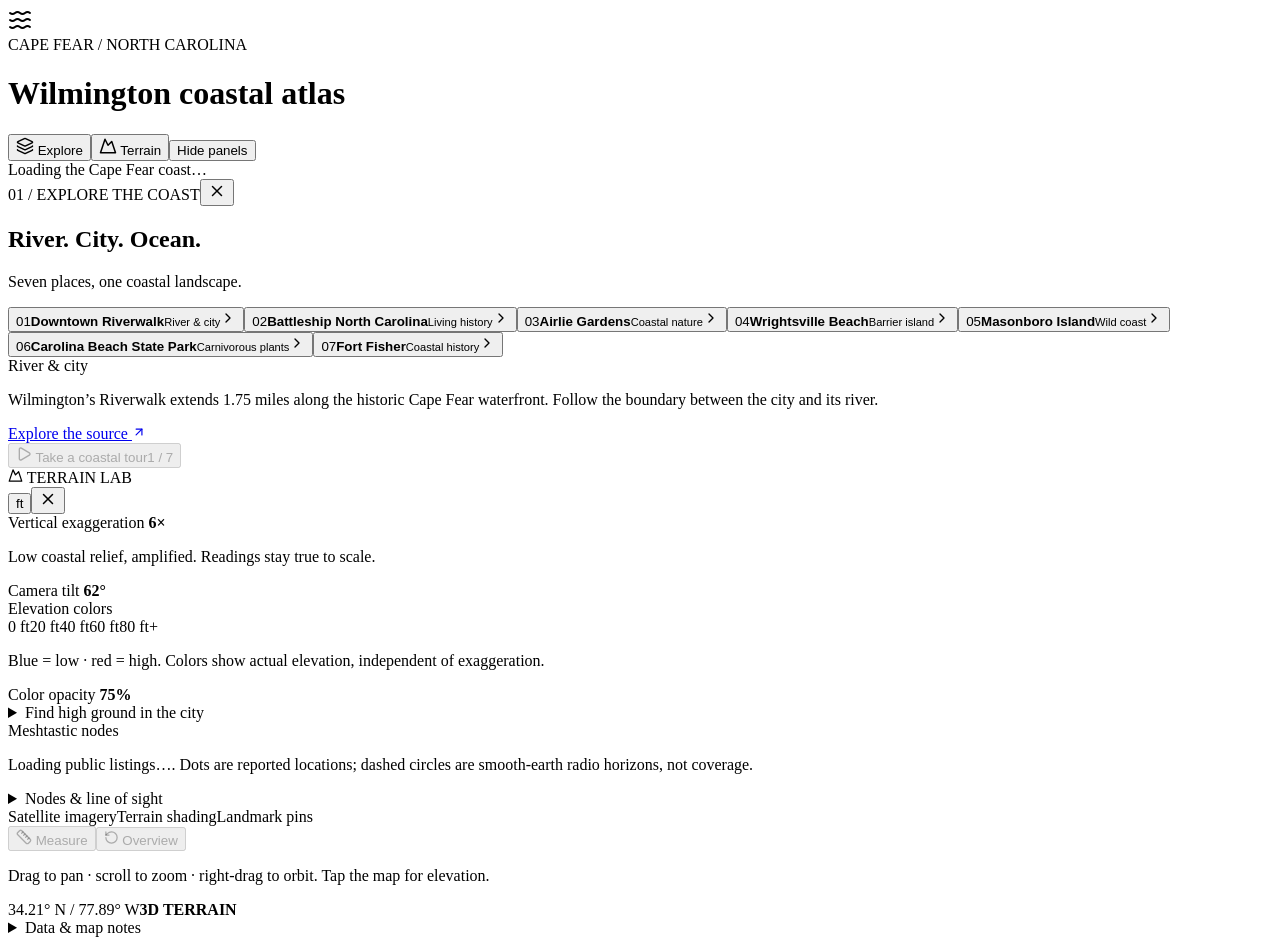
==== index.html @ e3df9a64 "Publish customizable LOS color and elevation toggle" ====
<!DOCTYPE html><html lang="en"><head><meta charSet="utf-8"/><meta name="viewport" content="width=device-width, initial-scale=1"/><link rel="stylesheet" href="/wilmington-map/_next/static/css/index.B3xX5L8k.css" data-rsc-css-href="/wilmington-map/_next/static/css/index.B3xX5L8k.css" data-precedence="vite-rsc/importer-resources"/><link rel="modulepreload" fetchPriority="low" href="/wilmington-map/_next/static/chunks/index-1Cdx7gFZ.js"/><script src="/wilmington-map/_next/static/chunks/rolldown-runtime-C60lm6uB.js" type="module" async=""></script><script src="/wilmington-map/_next/static/chunks/framework-D_rUT4EX.js" type="module" async=""></script><link rel="modulepreload" href="/wilmington-map/_next/static/chunks/layout-segment-context-pHLXm12x.js" crossorigin=""/><link rel="modulepreload" href="/wilmington-map/_next/static/chunks/page-9nMBCLOp.js" crossorigin=""/><title>Wilmington · Coastal Atlas</title><meta name="description" content="Explore the Cape Fear coast in 3D with terrain, satellite imagery, landmark stories and elevation profiles."/><script>Object.assign(((self[Symbol.for("vinext.navigationRuntime")]??={bootstrap:{routeManifest:null},functions:{}}).bootstrap.rsc??={rsc:[]}),{params:{},nav:{"pathname":"/","searchParams":[]}})</script><link rel="modulepreload" href="/wilmington-map/_next/static/chunks/index-1Cdx7gFZ.js" />
</head><body><main class="atlas "><div class="map-canvas" aria-label="Interactive 3D map of Wilmington, North Carolina"></div><header class="mast"><div class="brand-icon"><svg xmlns="http://www.w3.org/2000/svg" width="24" height="24" viewBox="0 0 24 24" fill="none" stroke="currentColor" stroke-width="2" stroke-linecap="round" stroke-linejoin="round" class="lucide lucide-waves-horizontal" aria-hidden="true"><path d="M2 12q2.5 2 5 0t5 0 5 0 5 0"></path><path d="M2 19q2.5 2 5 0t5 0 5 0 5 0"></path><path d="M2 5q2.5 2 5 0t5 0 5 0 5 0"></path></svg></div><div><span class="eyebrow">CAPE FEAR / NORTH CAROLINA</span><h1>Wilmington<span> coastal atlas</span></h1></div><nav class="panel-actions" aria-label="Map panels"><button class="panel-toggle" aria-expanded="true" aria-controls="explorer-panel"><svg xmlns="http://www.w3.org/2000/svg" width="18" height="18" viewBox="0 0 24 24" fill="none" stroke="currentColor" stroke-width="2" stroke-linecap="round" stroke-linejoin="round" class="lucide lucide-layers" aria-hidden="true"><path d="M12.83 2.18a2 2 0 0 0-1.66 0L2.6 6.08a1 1 0 0 0 0 1.83l8.58 3.91a2 2 0 0 0 1.66 0l8.58-3.9a1 1 0 0 0 0-1.83z"></path><path d="M2 12a1 1 0 0 0 .58.91l8.6 3.91a2 2 0 0 0 1.65 0l8.58-3.9A1 1 0 0 0 22 12"></path><path d="M2 17a1 1 0 0 0 .58.91l8.6 3.91a2 2 0 0 0 1.65 0l8.58-3.9A1 1 0 0 0 22 17"></path></svg> Explore</button><button class="panel-toggle" aria-expanded="true" aria-controls="terrain-panel"><svg xmlns="http://www.w3.org/2000/svg" width="18" height="18" viewBox="0 0 24 24" fill="none" stroke="currentColor" stroke-width="2" stroke-linecap="round" stroke-linejoin="round" class="lucide lucide-mountain" aria-hidden="true"><path d="m8 3 4 8 5-5 5 15H2L8 3z"></path></svg> Terrain</button><button class="panel-toggle hide-panels">Hide panels</button></nav></header><div class="loading" role="status">Loading the Cape Fear coast…</div><aside id="explorer-panel" class="explorer"><div class="section-title"><span class="eyebrow">01 / EXPLORE THE COAST</span><button class="icon-btn" aria-label="Hide explorer" title="Hide explorer"><svg xmlns="http://www.w3.org/2000/svg" width="18" height="18" viewBox="0 0 24 24" fill="none" stroke="currentColor" stroke-width="2" stroke-linecap="round" stroke-linejoin="round" class="lucide lucide-x" aria-hidden="true"><path d="M18 6 6 18"></path><path d="m6 6 12 12"></path></svg></button></div><div class="lead"><h2>River. City. Ocean.</h2><p>Seven places, one coastal landscape.</p></div><div class="places"><button class="place active"><span class="number">01</span><span><b>Downtown Riverwalk</b><small>River &amp; city</small></span><svg xmlns="http://www.w3.org/2000/svg" width="16" height="16" viewBox="0 0 24 24" fill="none" stroke="currentColor" stroke-width="2" stroke-linecap="round" stroke-linejoin="round" class="lucide lucide-chevron-right" aria-hidden="true"><path d="m9 18 6-6-6-6"></path></svg></button><button class="place "><span class="number">02</span><span><b>Battleship North Carolina</b><small>Living history</small></span><svg xmlns="http://www.w3.org/2000/svg" width="16" height="16" viewBox="0 0 24 24" fill="none" stroke="currentColor" stroke-width="2" stroke-linecap="round" stroke-linejoin="round" class="lucide lucide-chevron-right" aria-hidden="true"><path d="m9 18 6-6-6-6"></path></svg></button><button class="place "><span class="number">03</span><span><b>Airlie Gardens</b><small>Coastal nature</small></span><svg xmlns="http://www.w3.org/2000/svg" width="16" height="16" viewBox="0 0 24 24" fill="none" stroke="currentColor" stroke-width="2" stroke-linecap="round" stroke-linejoin="round" class="lucide lucide-chevron-right" aria-hidden="true"><path d="m9 18 6-6-6-6"></path></svg></button><button class="place "><span class="number">04</span><span><b>Wrightsville Beach</b><small>Barrier island</small></span><svg xmlns="http://www.w3.org/2000/svg" width="16" height="16" viewBox="0 0 24 24" fill="none" stroke="currentColor" stroke-width="2" stroke-linecap="round" stroke-linejoin="round" class="lucide lucide-chevron-right" aria-hidden="true"><path d="m9 18 6-6-6-6"></path></svg></button><button class="place "><span class="number">05</span><span><b>Masonboro Island</b><small>Wild coast</small></span><svg xmlns="http://www.w3.org/2000/svg" width="16" height="16" viewBox="0 0 24 24" fill="none" stroke="currentColor" stroke-width="2" stroke-linecap="round" stroke-linejoin="round" class="lucide lucide-chevron-right" aria-hidden="true"><path d="m9 18 6-6-6-6"></path></svg></button><button class="place "><span class="number">06</span><span><b>Carolina Beach State Park</b><small>Carnivorous plants</small></span><svg xmlns="http://www.w3.org/2000/svg" width="16" height="16" viewBox="0 0 24 24" fill="none" stroke="currentColor" stroke-width="2" stroke-linecap="round" stroke-linejoin="round" class="lucide lucide-chevron-right" aria-hidden="true"><path d="m9 18 6-6-6-6"></path></svg></button><button class="place "><span class="number">07</span><span><b>Fort Fisher</b><small>Coastal history</small></span><svg xmlns="http://www.w3.org/2000/svg" width="16" height="16" viewBox="0 0 24 24" fill="none" stroke="currentColor" stroke-width="2" stroke-linecap="round" stroke-linejoin="round" class="lucide lucide-chevron-right" aria-hidden="true"><path d="m9 18 6-6-6-6"></path></svg></button></div><div class="story"><span class="eyebrow">River &amp; city</span><p>Wilmington’s Riverwalk extends 1.75 miles along the historic Cape Fear waterfront. Follow the boundary between the city and its river.</p><a href="https://www.wilmingtonnc.gov/Connect-With-Us/Department-Directory/Parks-Recreation/Riverwalk" target="_blank" rel="noreferrer">Explore the source <svg xmlns="http://www.w3.org/2000/svg" width="14" height="14" viewBox="0 0 24 24" fill="none" stroke="currentColor" stroke-width="2" stroke-linecap="round" stroke-linejoin="round" class="lucide lucide-arrow-up-right" aria-hidden="true"><path d="M7 7h10v10"></path><path d="M7 17 17 7"></path></svg></a></div><button class="tour" disabled=""><svg xmlns="http://www.w3.org/2000/svg" width="16" height="16" viewBox="0 0 24 24" fill="none" stroke="currentColor" stroke-width="2" stroke-linecap="round" stroke-linejoin="round" class="lucide lucide-play" aria-hidden="true"><path d="M5 5a2 2 0 0 1 3.008-1.728l11.997 6.998a2 2 0 0 1 .003 3.458l-12 7A2 2 0 0 1 5 19z"></path></svg> <!-- -->Take a coastal tour<span>1<!-- --> / 7</span></button></aside><section id="terrain-panel" class="terrain-panel"><div class="section-title"><span class="eyebrow"><svg xmlns="http://www.w3.org/2000/svg" width="15" height="15" viewBox="0 0 24 24" fill="none" stroke="currentColor" stroke-width="2" stroke-linecap="round" stroke-linejoin="round" class="lucide lucide-mountain" aria-hidden="true"><path d="m8 3 4 8 5-5 5 15H2L8 3z"></path></svg> TERRAIN LAB</span><div class="panel-heading-actions"><button class="unit" aria-label="Toggle elevation units">ft</button><button class="icon-btn" aria-label="Hide terrain panel" title="Hide terrain panel"><svg xmlns="http://www.w3.org/2000/svg" width="18" height="18" viewBox="0 0 24 24" fill="none" stroke="currentColor" stroke-width="2" stroke-linecap="round" stroke-linejoin="round" class="lucide lucide-x" aria-hidden="true"><path d="M18 6 6 18"></path><path d="m6 6 12 12"></path></svg></button></div></div><label class="range-label" id="exag-label">Vertical exaggeration <b>6<!-- -->×</b></label><div data-orientation="horizontal" aria-labelledby="exag-label" id="base-ui-_R_6li_" role="group" data-slot="slider" class="data-horizontal:w-full data-vertical:h-full"><div data-orientation="horizontal" data-base-ui-slider-control="" class="data-vertical:min-h-40 relative flex w-full touch-none items-center select-none data-disabled:opacity-50 data-vertical:h-full data-vertical:w-auto data-vertical:flex-col"><div data-orientation="horizontal" style="position:relative" data-slot="slider-track" class="bg-muted rounded-full data-horizontal:h-1 data-horizontal:w-full data-vertical:h-full data-vertical:w-1 relative grow overflow-hidden select-none"><div data-orientation="horizontal" data-base-ui-slider-indicator="" style="visibility:hidden;position:relative;height:inherit;--start-position:0%;inset-inline-start:0;width:var(--start-position)" data-slot="slider-range" class="bg-primary select-none data-horizontal:h-full data-vertical:w-full"></div></div><div data-orientation="horizontal" data-index="0" id="base-ui-_R_d6li_" style="position:absolute;inset-inline-start:var(--position);top:50%;translate:-50% -50%;--position:0%;visibility:hidden" data-slot="slider-thumb" class="border-ring ring-ring/50 relative size-3 rounded-full border bg-white transition-[color,box-shadow] after:absolute after:-inset-2 hover:ring-3 focus-visible:ring-3 focus-visible:outline-hidden active:ring-3 block shrink-0 select-none disabled:pointer-events-none disabled:opacity-50"><input aria-labelledby="exag-label" aria-orientation="horizontal" aria-valuenow="6" id="base-ui-_R_d6liH2_" max="20" min="1" step="1" style="clip-path:inset(50%);overflow:hidden;white-space:nowrap;border:0;padding:0;width:100%;height:100%;margin:-1px;position:fixed;top:0;left:0" type="range" value="6"/><script>!function(){const t=document.currentScript?.parentElement;if(!t)return;const e=t.closest("[data-base-ui-slider-control]");if(!e)return;const r=e.querySelector("[data-base-ui-slider-indicator]"),i=e.getBoundingClientRect(),n="vertical"===e.getAttribute("data-orientation")?"height":"width",o=e.querySelectorAll('input[type="range"]'),l=o.length>1,s=o.length-1;let a=null,u=null;for(let t=0;t<o.length;t+=1){const e=o[t],y=parseFloat(e.getAttribute("value")??"");if(Number.isNaN(y))return;const c=e.parentElement;if(!c)return;const p=parseFloat(e.getAttribute("max")??"100"),g=parseFloat(e.getAttribute("min")??"0"),b=c?.getBoundingClientRect(),d=i[n]-b[n],m=100*(y-g)/(p-g),v=(b[n]/2+d*m/100)/i[n]*100;c.style.setProperty("--position",`${v}%`),Number.isFinite(v)&&(c.style.removeProperty("visibility"),r&&(0===t?(a=v,r.style.setProperty("--start-position",`${v}%`),l||r.style.removeProperty("visibility")):t===s&&(u=v-(a??0),r.style.setProperty("--end-position",`${v}%`),r.style.setProperty("--relative-size",`${u}%`),r.style.removeProperty("visibility"))))}}();</script></div></div></div><p class="hint">Low coastal relief, amplified. Readings stay true to scale.</p><label class="range-label" id="pitch-label">Camera tilt <b>62<!-- -->°</b></label><div data-orientation="horizontal" aria-labelledby="pitch-label" id="base-ui-_R_cli_" role="group" data-slot="slider" class="data-horizontal:w-full data-vertical:h-full"><div data-orientation="horizontal" data-base-ui-slider-control="" class="data-vertical:min-h-40 relative flex w-full touch-none items-center select-none data-disabled:opacity-50 data-vertical:h-full data-vertical:w-auto data-vertical:flex-col"><div data-orientation="horizontal" style="position:relative" data-slot="slider-track" class="bg-muted rounded-full data-horizontal:h-1 data-horizontal:w-full data-vertical:h-full data-vertical:w-1 relative grow overflow-hidden select-none"><div data-orientation="horizontal" data-base-ui-slider-indicator="" style="visibility:hidden;position:relative;height:inherit;--start-position:0%;inset-inline-start:0;width:var(--start-position)" data-slot="slider-range" class="bg-primary select-none data-horizontal:h-full data-vertical:w-full"></div></div><div data-orientation="horizontal" data-index="0" id="base-ui-_R_dcli_" style="position:absolute;inset-inline-start:var(--position);top:50%;translate:-50% -50%;--position:0%;visibility:hidden" data-slot="slider-thumb" class="border-ring ring-ring/50 relative size-3 rounded-full border bg-white transition-[color,box-shadow] after:absolute after:-inset-2 hover:ring-3 focus-visible:ring-3 focus-visible:outline-hidden active:ring-3 block shrink-0 select-none disabled:pointer-events-none disabled:opacity-50"><input aria-labelledby="pitch-label" aria-orientation="horizontal" aria-valuenow="62" id="base-ui-_R_dcliH2_" max="80" min="0" step="1" style="clip-path:inset(50%);overflow:hidden;white-space:nowrap;border:0;padding:0;width:100%;height:100%;margin:-1px;position:fixed;top:0;left:0" type="range" value="62"/><script>!function(){const t=document.currentScript?.parentElement;if(!t)return;const e=t.closest("[data-base-ui-slider-control]");if(!e)return;const r=e.querySelector("[data-base-ui-slider-indicator]"),i=e.getBoundingClientRect(),n="vertical"===e.getAttribute("data-orientation")?"height":"width",o=e.querySelectorAll('input[type="range"]'),l=o.length>1,s=o.length-1;let a=null,u=null;for(let t=0;t<o.length;t+=1){const e=o[t],y=parseFloat(e.getAttribute("value")??"");if(Number.isNaN(y))return;const c=e.parentElement;if(!c)return;const p=parseFloat(e.getAttribute("max")??"100"),g=parseFloat(e.getAttribute("min")??"0"),b=c?.getBoundingClientRect(),d=i[n]-b[n],m=100*(y-g)/(p-g),v=(b[n]/2+d*m/100)/i[n]*100;c.style.setProperty("--position",`${v}%`),Number.isFinite(v)&&(c.style.removeProperty("visibility"),r&&(0===t?(a=v,r.style.setProperty("--start-position",`${v}%`),l||r.style.removeProperty("visibility")):t===s&&(u=v-(a??0),r.style.setProperty("--end-position",`${v}%`),r.style.setProperty("--relative-size",`${u}%`),r.style.removeProperty("visibility"))))}}();</script></div></div></div><div class="elevation-controls"><label class="elevation-toggle">Elevation colors<span data-checked="" role="switch" tabindex="0" id="base-ui-_R_9eli_" aria-checked="true" data-slot="switch" data-size="default" aria-label="Elevation colors" class="peer group/switch relative inline-flex shrink-0 items-center rounded-full border border-transparent transition-all outline-none group-has-[:focus-visible]/field-label:border-transparent group-has-[:focus-visible]/field-label:ring-0 after:absolute after:-inset-x-3 after:-inset-y-2 focus-visible:border-ring focus-visible:ring-3 focus-visible:ring-ring/50 aria-invalid:border-destructive aria-invalid:ring-3 aria-invalid:ring-destructive/20 data-[size=default]:h-[18.4px] data-[size=default]:w-[32px] data-[size=sm]:h-[14px] data-[size=sm]:w-[24px] dark:aria-invalid:border-destructive/50 dark:aria-invalid:ring-destructive/40 data-checked:bg-primary data-unchecked:bg-input dark:data-unchecked:bg-input/80 data-disabled:cursor-not-allowed data-disabled:opacity-50"><span data-checked="" data-slot="switch-thumb" class="pointer-events-none block rounded-full bg-background ring-0 transition-transform group-data-[size=default]/switch:size-4 group-data-[size=sm]/switch:size-3 group-data-[size=default]/switch:data-checked:translate-x-[calc(100%-2px)] group-data-[size=sm]/switch:data-checked:translate-x-[calc(100%-2px)] dark:data-checked:bg-primary-foreground group-data-[size=default]/switch:data-unchecked:translate-x-0 group-data-[size=sm]/switch:data-unchecked:translate-x-0 dark:data-unchecked:bg-foreground"></span></span><input id="base-ui-_R_9eliH1_" style="clip-path:inset(50%);overflow:hidden;white-space:nowrap;border:0;padding:0;width:1px;height:1px;margin:-1px;position:fixed;top:0;left:0" tabindex="-1" type="checkbox" aria-hidden="true" checked=""/></label><div class="elevation-gradient" aria-label="Elevation color scale: blue is low, red is high"></div><div class="elevation-ticks"><span>0 ft</span><span>20 ft</span><span>40 ft</span><span>60 ft</span><span>80 ft<!-- -->+</span></div><p class="hint">Blue = low · red = high. Colors show actual elevation, independent of exaggeration.</p><label id="opacity-label" class="range-label">Color opacity <b>75<!-- -->%</b></label><div data-orientation="horizontal" aria-labelledby="opacity-label" id="base-ui-_R_meli_" role="group" data-slot="slider" class="data-horizontal:w-full data-vertical:h-full"><div data-orientation="horizontal" data-base-ui-slider-control="" class="data-vertical:min-h-40 relative flex w-full touch-none items-center select-none data-disabled:opacity-50 data-vertical:h-full data-vertical:w-auto data-vertical:flex-col"><div data-orientation="horizontal" style="position:relative" data-slot="slider-track" class="bg-muted rounded-full data-horizontal:h-1 data-horizontal:w-full data-vertical:h-full data-vertical:w-1 relative grow overflow-hidden select-none"><div data-orientation="horizontal" data-base-ui-slider-indicator="" style="visibility:hidden;position:relative;height:inherit;--start-position:0%;inset-inline-start:0;width:var(--start-position)" data-slot="slider-range" class="bg-primary select-none data-horizontal:h-full data-vertical:w-full"></div></div><div data-orientation="horizontal" data-index="0" id="base-ui-_R_dmeli_" style="position:absolute;inset-inline-start:var(--position);top:50%;translate:-50% -50%;--position:0%;visibility:hidden" data-slot="slider-thumb" class="border-ring ring-ring/50 relative size-3 rounded-full border bg-white transition-[color,box-shadow] after:absolute after:-inset-2 hover:ring-3 focus-visible:ring-3 focus-visible:outline-hidden active:ring-3 block shrink-0 select-none disabled:pointer-events-none disabled:opacity-50"><input aria-labelledby="opacity-label" aria-orientation="horizontal" aria-valuenow="75" id="base-ui-_R_dmeliH2_" max="100" min="10" step="1" style="clip-path:inset(50%);overflow:hidden;white-space:nowrap;border:0;padding:0;width:100%;height:100%;margin:-1px;position:fixed;top:0;left:0" type="range" value="75"/><script>!function(){const t=document.currentScript?.parentElement;if(!t)return;const e=t.closest("[data-base-ui-slider-control]");if(!e)return;const r=e.querySelector("[data-base-ui-slider-indicator]"),i=e.getBoundingClientRect(),n="vertical"===e.getAttribute("data-orientation")?"height":"width",o=e.querySelectorAll('input[type="range"]'),l=o.length>1,s=o.length-1;let a=null,u=null;for(let t=0;t<o.length;t+=1){const e=o[t],y=parseFloat(e.getAttribute("value")??"");if(Number.isNaN(y))return;const c=e.parentElement;if(!c)return;const p=parseFloat(e.getAttribute("max")??"100"),g=parseFloat(e.getAttribute("min")??"0"),b=c?.getBoundingClientRect(),d=i[n]-b[n],m=100*(y-g)/(p-g),v=(b[n]/2+d*m/100)/i[n]*100;c.style.setProperty("--position",`${v}%`),Number.isFinite(v)&&(c.style.removeProperty("visibility"),r&&(0===t?(a=v,r.style.setProperty("--start-position",`${v}%`),l||r.style.removeProperty("visibility")):t===s&&(u=v-(a??0),r.style.setProperty("--end-position",`${v}%`),r.style.setProperty("--relative-size",`${u}%`),r.style.removeProperty("visibility"))))}}();</script></div></div></div><details class="high-ground"><summary>Find high ground in the city</summary><p>Highest sampled candidates, spaced at least 500 m apart. Click to fly there.</p><small>~32 m terrain grid. These are candidate high spots, not verified summits. White dashed line: city limits. Colors also extend outside the city.</small></details></div><div class="mesh-controls"><label class="elevation-toggle">Meshtastic nodes<span data-checked="" role="switch" tabindex="0" id="base-ui-_R_9gli_" aria-checked="true" data-slot="switch" data-size="default" aria-label="Meshtastic nodes" class="peer group/switch relative inline-flex shrink-0 items-center rounded-full border border-transparent transition-all outline-none group-has-[:focus-visible]/field-label:border-transparent group-has-[:focus-visible]/field-label:ring-0 after:absolute after:-inset-x-3 after:-inset-y-2 focus-visible:border-ring focus-visible:ring-3 focus-visible:ring-ring/50 aria-invalid:border-destructive aria-invalid:ring-3 aria-invalid:ring-destructive/20 data-[size=default]:h-[18.4px] data-[size=default]:w-[32px] data-[size=sm]:h-[14px] data-[size=sm]:w-[24px] dark:aria-invalid:border-destructive/50 dark:aria-invalid:ring-destructive/40 data-checked:bg-primary data-unchecked:bg-input dark:data-unchecked:bg-input/80 data-disabled:cursor-not-allowed data-disabled:opacity-50"><span data-checked="" data-slot="switch-thumb" class="pointer-events-none block rounded-full bg-background ring-0 transition-transform group-data-[size=default]/switch:size-4 group-data-[size=sm]/switch:size-3 group-data-[size=default]/switch:data-checked:translate-x-[calc(100%-2px)] group-data-[size=sm]/switch:data-checked:translate-x-[calc(100%-2px)] dark:data-checked:bg-primary-foreground group-data-[size=default]/switch:data-unchecked:translate-x-0 group-data-[size=sm]/switch:data-unchecked:translate-x-0 dark:data-unchecked:bg-foreground"></span></span><input id="base-ui-_R_9gliH1_" style="clip-path:inset(50%);overflow:hidden;white-space:nowrap;border:0;padding:0;width:1px;height:1px;margin:-1px;position:fixed;top:0;left:0" tabindex="-1" type="checkbox" aria-hidden="true" checked=""/></label><p class="hint">Loading public listings…<!-- -->. Dots are reported locations; dashed circles are smooth-earth radio horizons, not coverage.</p><details class="high-ground"><summary>Nodes &amp; line of sight</summary><div class="los-appearance"><label class="elevation-toggle">Range color<input type="color" aria-label="Line-of-sight range color" value="#00e5ff"/></label><label class="range-label" id="los-opacity">Range opacity <b>60<!-- -->%</b></label><div data-orientation="horizontal" aria-labelledby="los-opacity" id="base-ui-_R_1hagli_" role="group" data-slot="slider" class="data-horizontal:w-full data-vertical:h-full"><div data-orientation="horizontal" data-base-ui-slider-control="" class="data-vertical:min-h-40 relative flex w-full touch-none items-center select-none data-disabled:opacity-50 data-vertical:h-full data-vertical:w-auto data-vertical:flex-col"><div data-orientation="horizontal" style="position:relative" data-slot="slider-track" class="bg-muted rounded-full data-horizontal:h-1 data-horizontal:w-full data-vertical:h-full data-vertical:w-1 relative grow overflow-hidden select-none"><div data-orientation="horizontal" data-base-ui-slider-indicator="" style="visibility:hidden;position:relative;height:inherit;--start-position:0%;inset-inline-start:0;width:var(--start-position)" data-slot="slider-range" class="bg-primary select-none data-horizontal:h-full data-vertical:w-full"></div></div><div data-orientation="horizontal" data-index="0" id="base-ui-_R_1lhagli_" style="position:absolute;inset-inline-start:var(--position);top:50%;translate:-50% -50%;--position:0%;visibility:hidden" data-slot="slider-thumb" class="border-ring ring-ring/50 relative size-3 rounded-full border bg-white transition-[color,box-shadow] after:absolute after:-inset-2 hover:ring-3 focus-visible:ring-3 focus-visible:outline-hidden active:ring-3 block shrink-0 select-none disabled:pointer-events-none disabled:opacity-50"><input aria-labelledby="los-opacity" aria-orientation="horizontal" aria-valuenow="60" id="base-ui-_R_1lhagliH2_" max="90" min="15" step="5" style="clip-path:inset(50%);overflow:hidden;white-space:nowrap;border:0;padding:0;width:100%;height:100%;margin:-1px;position:fixed;top:0;left:0" type="range" value="60"/><script>!function(){const t=document.currentScript?.parentElement;if(!t)return;const e=t.closest("[data-base-ui-slider-control]");if(!e)return;const r=e.querySelector("[data-base-ui-slider-indicator]"),i=e.getBoundingClientRect(),n="vertical"===e.getAttribute("data-orientation")?"height":"width",o=e.querySelectorAll('input[type="range"]'),l=o.length>1,s=o.length-1;let a=null,u=null;for(let t=0;t<o.length;t+=1){const e=o[t],y=parseFloat(e.getAttribute("value")??"");if(Number.isNaN(y))return;const c=e.parentElement;if(!c)return;const p=parseFloat(e.getAttribute("max")??"100"),g=parseFloat(e.getAttribute("min")??"0"),b=c?.getBoundingClientRect(),d=i[n]-b[n],m=100*(y-g)/(p-g),v=(b[n]/2+d*m/100)/i[n]*100;c.style.setProperty("--position",`${v}%`),Number.isFinite(v)&&(c.style.removeProperty("visibility"),r&&(0===t?(a=v,r.style.setProperty("--start-position",`${v}%`),l||r.style.removeProperty("visibility")):t===s&&(u=v-(a??0),r.style.setProperty("--end-position",`${v}%`),r.style.setProperty("--relative-size",`${u}%`),r.style.removeProperty("visibility"))))}}();</script></div></div></div><label class="elevation-toggle los-elevation-toggle">Elevation colors<span data-checked="" role="switch" tabindex="0" id="base-ui-_R_a1agli_" aria-checked="true" data-slot="switch" data-size="default" aria-label="Elevation colors while viewing line of sight" class="peer group/switch relative inline-flex shrink-0 items-center rounded-full border border-transparent transition-all outline-none group-has-[:focus-visible]/field-label:border-transparent group-has-[:focus-visible]/field-label:ring-0 after:absolute after:-inset-x-3 after:-inset-y-2 focus-visible:border-ring focus-visible:ring-3 focus-visible:ring-ring/50 aria-invalid:border-destructive aria-invalid:ring-3 aria-invalid:ring-destructive/20 data-[size=default]:h-[18.4px] data-[size=default]:w-[32px] data-[size=sm]:h-[14px] data-[size=sm]:w-[24px] dark:aria-invalid:border-destructive/50 dark:aria-invalid:ring-destructive/40 data-checked:bg-primary data-unchecked:bg-input dark:data-unchecked:bg-input/80 data-disabled:cursor-not-allowed data-disabled:opacity-50"><span data-checked="" data-slot="switch-thumb" class="pointer-events-none block rounded-full bg-background ring-0 transition-transform group-data-[size=default]/switch:size-4 group-data-[size=sm]/switch:size-3 group-data-[size=default]/switch:data-checked:translate-x-[calc(100%-2px)] group-data-[size=sm]/switch:data-checked:translate-x-[calc(100%-2px)] dark:data-checked:bg-primary-foreground group-data-[size=default]/switch:data-unchecked:translate-x-0 group-data-[size=sm]/switch:data-unchecked:translate-x-0 dark:data-unchecked:bg-foreground"></span></span><input id="base-ui-_R_a1agliH1_" style="clip-path:inset(50%);overflow:hidden;white-space:nowrap;border:0;padding:0;width:1px;height:1px;margin:-1px;position:fixed;top:0;left:0" tabindex="-1" type="checkbox" aria-hidden="true" checked=""/></label><p class="hint">Turn elevation colors off for a clearer view of the range overlay. Your terrain stays 3D.</p></div><button class="mesh-calculate" disabled="" aria-pressed="false">Place a node on the map</button><p>Snapshot <!-- -->…<!-- --> · <a href="https://ncmesh.net/map/" target="_blank" rel="noreferrer">NC Mesh source ↗</a>. Not a complete or live node inventory.</p><div class="mesh-list"></div><label class="range-label" id="mesh-tx">Assumed node height<!-- --> <b>10<!-- --> m / <!-- -->33<!-- --> ft</b></label><div data-orientation="horizontal" aria-labelledby="mesh-tx" id="base-ui-_R_5agli_" role="group" data-slot="slider" class="data-horizontal:w-full data-vertical:h-full"><div data-orientation="horizontal" data-base-ui-slider-control="" class="data-vertical:min-h-40 relative flex w-full touch-none items-center select-none data-disabled:opacity-50 data-vertical:h-full data-vertical:w-auto data-vertical:flex-col"><div data-orientation="horizontal" style="position:relative" data-slot="slider-track" class="bg-muted rounded-full data-horizontal:h-1 data-horizontal:w-full data-vertical:h-full data-vertical:w-1 relative grow overflow-hidden select-none"><div data-orientation="horizontal" data-base-ui-slider-indicator="" style="visibility:hidden;position:relative;height:inherit;--start-position:0%;inset-inline-start:0;width:var(--start-position)" data-slot="slider-range" class="bg-primary select-none data-horizontal:h-full data-vertical:w-full"></div></div><div data-orientation="horizontal" data-index="0" id="base-ui-_R_6lagli_" style="position:absolute;inset-inline-start:var(--position);top:50%;translate:-50% -50%;--position:0%;visibility:hidden" data-slot="slider-thumb" class="border-ring ring-ring/50 relative size-3 rounded-full border bg-white transition-[color,box-shadow] after:absolute after:-inset-2 hover:ring-3 focus-visible:ring-3 focus-visible:outline-hidden active:ring-3 block shrink-0 select-none disabled:pointer-events-none disabled:opacity-50"><input aria-labelledby="mesh-tx" aria-orientation="horizontal" aria-valuenow="10" id="base-ui-_R_6lagliH2_" max="100" min="1" step="1" style="clip-path:inset(50%);overflow:hidden;white-space:nowrap;border:0;padding:0;width:100%;height:100%;margin:-1px;position:fixed;top:0;left:0" type="range" value="10"/><script>!function(){const t=document.currentScript?.parentElement;if(!t)return;const e=t.closest("[data-base-ui-slider-control]");if(!e)return;const r=e.querySelector("[data-base-ui-slider-indicator]"),i=e.getBoundingClientRect(),n="vertical"===e.getAttribute("data-orientation")?"height":"width",o=e.querySelectorAll('input[type="range"]'),l=o.length>1,s=o.length-1;let a=null,u=null;for(let t=0;t<o.length;t+=1){const e=o[t],y=parseFloat(e.getAttribute("value")??"");if(Number.isNaN(y))return;const c=e.parentElement;if(!c)return;const p=parseFloat(e.getAttribute("max")??"100"),g=parseFloat(e.getAttribute("min")??"0"),b=c?.getBoundingClientRect(),d=i[n]-b[n],m=100*(y-g)/(p-g),v=(b[n]/2+d*m/100)/i[n]*100;c.style.setProperty("--position",`${v}%`),Number.isFinite(v)&&(c.style.removeProperty("visibility"),r&&(0===t?(a=v,r.style.setProperty("--start-position",`${v}%`),l||r.style.removeProperty("visibility")):t===s&&(u=v-(a??0),r.style.setProperty("--end-position",`${v}%`),r.style.setProperty("--relative-size",`${u}%`),r.style.removeProperty("visibility"))))}}();</script></div></div></div><label class="range-label" id="mesh-rx">Receiver height <b>1.5<!-- --> m</b></label><div data-orientation="horizontal" aria-labelledby="mesh-rx" id="base-ui-_R_6agli_" role="group" data-slot="slider" class="data-horizontal:w-full data-vertical:h-full"><div data-orientation="horizontal" data-base-ui-slider-control="" class="data-vertical:min-h-40 relative flex w-full touch-none items-center select-none data-disabled:opacity-50 data-vertical:h-full data-vertical:w-auto data-vertical:flex-col"><div data-orientation="horizontal" style="position:relative" data-slot="slider-track" class="bg-muted rounded-full data-horizontal:h-1 data-horizontal:w-full data-vertical:h-full data-vertical:w-1 relative grow overflow-hidden select-none"><div data-orientation="horizontal" data-base-ui-slider-indicator="" style="visibility:hidden;position:relative;height:inherit;--start-position:0%;inset-inline-start:0;width:var(--start-position)" data-slot="slider-range" class="bg-primary select-none data-horizontal:h-full data-vertical:w-full"></div></div><div data-orientation="horizontal" data-index="0" id="base-ui-_R_6magli_" style="position:absolute;inset-inline-start:var(--position);top:50%;translate:-50% -50%;--position:0%;visibility:hidden" data-slot="slider-thumb" class="border-ring ring-ring/50 relative size-3 rounded-full border bg-white transition-[color,box-shadow] after:absolute after:-inset-2 hover:ring-3 focus-visible:ring-3 focus-visible:outline-hidden active:ring-3 block shrink-0 select-none disabled:pointer-events-none disabled:opacity-50"><input aria-labelledby="mesh-rx" aria-orientation="horizontal" aria-valuenow="1.5" id="base-ui-_R_6magliH2_" max="20" min="1" step="0.5" style="clip-path:inset(50%);overflow:hidden;white-space:nowrap;border:0;padding:0;width:100%;height:100%;margin:-1px;position:fixed;top:0;left:0" type="range" value="1.5"/><script>!function(){const t=document.currentScript?.parentElement;if(!t)return;const e=t.closest("[data-base-ui-slider-control]");if(!e)return;const r=e.querySelector("[data-base-ui-slider-indicator]"),i=e.getBoundingClientRect(),n="vertical"===e.getAttribute("data-orientation")?"height":"width",o=e.querySelectorAll('input[type="range"]'),l=o.length>1,s=o.length-1;let a=null,u=null;for(let t=0;t<o.length;t+=1){const e=o[t],y=parseFloat(e.getAttribute("value")??"");if(Number.isNaN(y))return;const c=e.parentElement;if(!c)return;const p=parseFloat(e.getAttribute("max")??"100"),g=parseFloat(e.getAttribute("min")??"0"),b=c?.getBoundingClientRect(),d=i[n]-b[n],m=100*(y-g)/(p-g),v=(b[n]/2+d*m/100)/i[n]*100;c.style.setProperty("--position",`${v}%`),Number.isFinite(v)&&(c.style.removeProperty("visibility"),r&&(0===t?(a=v,r.style.setProperty("--start-position",`${v}%`),l||r.style.removeProperty("visibility")):t===s&&(u=v-(a??0),r.style.setProperty("--end-position",`${v}%`),r.style.setProperty("--relative-size",`${u}%`),r.style.removeProperty("visibility"))))}}();</script></div></div></div><p>Heights above local ground. Applied to all circles. Ideal horizon: ≈ <!-- -->11.2<!-- --> mi / <!-- -->18.1<!-- --> km.</p><button class="mesh-calculate" disabled="">Select a node to calculate visibility</button><p role="status"></p><small>Terrain estimate: 5° rays, 200 m steps, 20 km radius, ~32 m terrain data, Earth curvature with 4/3 effective radius. Visibility cells can be separated by terrain shadows. Approximate node positions and unknown antenna heights make this exploratory only. Trees, buildings, Fresnel clearance, antenna gain, radio settings and interference are not modeled. No measured link or guaranteed range is implied.</small><p><a href="https://meshtastic.org/docs/configuration/module/mqtt/" target="_blank" rel="noreferrer">Public map reporting</a> · <a href="https://www.itu.int/dms_pub/itu-r/opb/hdb/R-HDB-54-2009-OAS-PDF-E.pdf" target="_blank" rel="noreferrer">Propagation assumptions (ITU)</a></p></details></div><div class="switches"><label>Satellite imagery<span data-unchecked="" role="switch" tabindex="0" id="base-ui-_R_9ili_" aria-checked="false" data-slot="switch" data-size="default" aria-label="Satellite imagery" class="peer group/switch relative inline-flex shrink-0 items-center rounded-full border border-transparent transition-all outline-none group-has-[:focus-visible]/field-label:border-transparent group-has-[:focus-visible]/field-label:ring-0 after:absolute after:-inset-x-3 after:-inset-y-2 focus-visible:border-ring focus-visible:ring-3 focus-visible:ring-ring/50 aria-invalid:border-destructive aria-invalid:ring-3 aria-invalid:ring-destructive/20 data-[size=default]:h-[18.4px] data-[size=default]:w-[32px] data-[size=sm]:h-[14px] data-[size=sm]:w-[24px] dark:aria-invalid:border-destructive/50 dark:aria-invalid:ring-destructive/40 data-checked:bg-primary data-unchecked:bg-input dark:data-unchecked:bg-input/80 data-disabled:cursor-not-allowed data-disabled:opacity-50"><span data-unchecked="" data-slot="switch-thumb" class="pointer-events-none block rounded-full bg-background ring-0 transition-transform group-data-[size=default]/switch:size-4 group-data-[size=sm]/switch:size-3 group-data-[size=default]/switch:data-checked:translate-x-[calc(100%-2px)] group-data-[size=sm]/switch:data-checked:translate-x-[calc(100%-2px)] dark:data-checked:bg-primary-foreground group-data-[size=default]/switch:data-unchecked:translate-x-0 group-data-[size=sm]/switch:data-unchecked:translate-x-0 dark:data-unchecked:bg-foreground"></span></span><input id="base-ui-_R_9iliH1_" style="clip-path:inset(50%);overflow:hidden;white-space:nowrap;border:0;padding:0;width:1px;height:1px;margin:-1px;position:fixed;top:0;left:0" tabindex="-1" type="checkbox" aria-hidden="true"/></label><label>Terrain shading<span data-checked="" role="switch" tabindex="0" id="base-ui-_R_aili_" aria-checked="true" data-slot="switch" data-size="default" aria-label="Terrain shading" class="peer group/switch relative inline-flex shrink-0 items-center rounded-full border border-transparent transition-all outline-none group-has-[:focus-visible]/field-label:border-transparent group-has-[:focus-visible]/field-label:ring-0 after:absolute after:-inset-x-3 after:-inset-y-2 focus-visible:border-ring focus-visible:ring-3 focus-visible:ring-ring/50 aria-invalid:border-destructive aria-invalid:ring-3 aria-invalid:ring-destructive/20 data-[size=default]:h-[18.4px] data-[size=default]:w-[32px] data-[size=sm]:h-[14px] data-[size=sm]:w-[24px] dark:aria-invalid:border-destructive/50 dark:aria-invalid:ring-destructive/40 data-checked:bg-primary data-unchecked:bg-input dark:data-unchecked:bg-input/80 data-disabled:cursor-not-allowed data-disabled:opacity-50"><span data-checked="" data-slot="switch-thumb" class="pointer-events-none block rounded-full bg-background ring-0 transition-transform group-data-[size=default]/switch:size-4 group-data-[size=sm]/switch:size-3 group-data-[size=default]/switch:data-checked:translate-x-[calc(100%-2px)] group-data-[size=sm]/switch:data-checked:translate-x-[calc(100%-2px)] dark:data-checked:bg-primary-foreground group-data-[size=default]/switch:data-unchecked:translate-x-0 group-data-[size=sm]/switch:data-unchecked:translate-x-0 dark:data-unchecked:bg-foreground"></span></span><input id="base-ui-_R_ailiH1_" style="clip-path:inset(50%);overflow:hidden;white-space:nowrap;border:0;padding:0;width:1px;height:1px;margin:-1px;position:fixed;top:0;left:0" tabindex="-1" type="checkbox" aria-hidden="true" checked=""/></label><label>Landmark pins<span data-checked="" role="switch" tabindex="0" id="base-ui-_R_bili_" aria-checked="true" data-slot="switch" data-size="default" aria-label="Landmark pins" class="peer group/switch relative inline-flex shrink-0 items-center rounded-full border border-transparent transition-all outline-none group-has-[:focus-visible]/field-label:border-transparent group-has-[:focus-visible]/field-label:ring-0 after:absolute after:-inset-x-3 after:-inset-y-2 focus-visible:border-ring focus-visible:ring-3 focus-visible:ring-ring/50 aria-invalid:border-destructive aria-invalid:ring-3 aria-invalid:ring-destructive/20 data-[size=default]:h-[18.4px] data-[size=default]:w-[32px] data-[size=sm]:h-[14px] data-[size=sm]:w-[24px] dark:aria-invalid:border-destructive/50 dark:aria-invalid:ring-destructive/40 data-checked:bg-primary data-unchecked:bg-input dark:data-unchecked:bg-input/80 data-disabled:cursor-not-allowed data-disabled:opacity-50"><span data-checked="" data-slot="switch-thumb" class="pointer-events-none block rounded-full bg-background ring-0 transition-transform group-data-[size=default]/switch:size-4 group-data-[size=sm]/switch:size-3 group-data-[size=default]/switch:data-checked:translate-x-[calc(100%-2px)] group-data-[size=sm]/switch:data-checked:translate-x-[calc(100%-2px)] dark:data-checked:bg-primary-foreground group-data-[size=default]/switch:data-unchecked:translate-x-0 group-data-[size=sm]/switch:data-unchecked:translate-x-0 dark:data-unchecked:bg-foreground"></span></span><input id="base-ui-_R_biliH1_" style="clip-path:inset(50%);overflow:hidden;white-space:nowrap;border:0;padding:0;width:1px;height:1px;margin:-1px;position:fixed;top:0;left:0" tabindex="-1" type="checkbox" aria-hidden="true" checked=""/></label></div><div class="tools"><button disabled="" aria-pressed="false" class=""><svg xmlns="http://www.w3.org/2000/svg" width="16" height="16" viewBox="0 0 24 24" fill="none" stroke="currentColor" stroke-width="2" stroke-linecap="round" stroke-linejoin="round" class="lucide lucide-ruler" aria-hidden="true"><path d="M21.3 15.3a2.4 2.4 0 0 1 0 3.4l-2.6 2.6a2.4 2.4 0 0 1-3.4 0L2.7 8.7a2.41 2.41 0 0 1 0-3.4l2.6-2.6a2.41 2.41 0 0 1 3.4 0Z"></path><path d="m14.5 12.5 2-2"></path><path d="m11.5 9.5 2-2"></path><path d="m8.5 6.5 2-2"></path><path d="m17.5 15.5 2-2"></path></svg> Measure</button><button disabled=""><svg xmlns="http://www.w3.org/2000/svg" width="15" height="15" viewBox="0 0 24 24" fill="none" stroke="currentColor" stroke-width="2" stroke-linecap="round" stroke-linejoin="round" class="lucide lucide-rotate-ccw" aria-hidden="true"><path d="M3 12a9 9 0 1 0 9-9 9.75 9.75 0 0 0-6.74 2.74L3 8"></path><path d="M3 3v5h5"></path></svg> Overview</button></div><p class="hint">Drag to pan · scroll to zoom · right-drag to orbit. Tap the map for elevation.</p></section><div class="map-caption"><span>34.21° N / 77.89° W</span><b>3D TERRAIN</b></div><details class="sources"><summary>Data &amp; map notes</summary><p>Terrain: <a href="https://registry.opendata.aws/terrain-tiles/" target="_blank" rel="noreferrer">Mapzen / AWS Open Data</a>. Readings sample zoom-12 Terrarium tiles (approximately 32 m pixels here) independently of exaggeration. Approximate land elevations, not survey measurements. Water elevations do not represent depth.</p><p>City-limit outline: <a href="https://services1.arcgis.com/GwaLJVJq0Y6voqEc/ArcGIS/rest/services/CityLimits/FeatureServer/0" target="_blank" rel="noreferrer">Wilmington GIS city limits</a>, downloaded September 9, 2026. High-ground candidates rank approximately 139,000 zoom-12 terrain pixels within this boundary, with 500 m separation. Elevation colors use the terrain tiles at the current map zoom; local detail may differ from the coarser candidate grid.</p><p>Basemap and satellite: Esri and contributors; imagery dates vary. Landmark pins are approximate. Stories link to their sources. Beaches and parks extend beyond Wilmington city limits.</p><p>3D depicts the ground surface, not individual buildings. No live tides, flood extent or forecasts are implied.</p></details></main><script type="module" src="/wilmington-map/_next/static/chunks/index-1Cdx7gFZ.js" id="_R_" async=""></script><script>((self[Symbol.for("vinext.navigationRuntime")]??={bootstrap:{routeManifest:null},functions:{}}).bootstrap.rsc??={rsc:[]}).rsc.push("2:I[\"3bb4c73cb361\",[],\"Children\",1]\n")</script><script>((self[Symbol.for("vinext.navigationRuntime")]??={bootstrap:{routeManifest:null},functions:{}}).bootstrap.rsc??={rsc:[]}).rsc.push("3:I[\"0bef8629d058\",[],\"GlobalErrorBoundary\",1]\n")</script><script>((self[Symbol.for("vinext.navigationRuntime")]??={bootstrap:{routeManifest:null},functions:{}}).bootstrap.rsc??={rsc:[]}).rsc.push("4:I[\"a7f3f1d63985\",[],\"default\",1]\n")</script><script>((self[Symbol.for("vinext.navigationRuntime")]??={bootstrap:{routeManifest:null},functions:{}}).bootstrap.rsc??={rsc:[]}).rsc.push("5:I[\"0bef8629d058\",[],\"ErrorBoundary\",1]\n")</script><script>((self[Symbol.for("vinext.navigationRuntime")]??={bootstrap:{routeManifest:null},functions:{}}).bootstrap.rsc??={rsc:[]}).rsc.push("6:I[\"bcc88b3729e4\",[],\"LayoutSegmentProvider\",1]\n")</script><script>((self[Symbol.for("vinext.navigationRuntime")]??={bootstrap:{routeManifest:null},functions:{}}).bootstrap.rsc??={rsc:[]}).rsc.push("7:I[\"3bb4c73cb361\",[],\"Slot\",1]\n")</script><script>((self[Symbol.for("vinext.navigationRuntime")]??={bootstrap:{routeManifest:null},functions:{}}).bootstrap.rsc??={rsc:[]}).rsc.push("8:I[\"0bef8629d058\",[],\"NotFoundBoundary\",1]\n")</script><script>((self[Symbol.for("vinext.navigationRuntime")]??={bootstrap:{routeManifest:null},functions:{}}).bootstrap.rsc??={rsc:[]}).rsc.push("9:I[\"fdec6512cad3\",[],\"AppRouterScrollTarget\",1]\n")</script><script>((self[Symbol.for("vinext.navigationRuntime")]??={bootstrap:{routeManifest:null},functions:{}}).bootstrap.rsc??={rsc:[]}).rsc.push("a:I[\"0bef8629d058\",[],\"RedirectBoundary\",1]\n")</script><script>((self[Symbol.for("vinext.navigationRuntime")]??={bootstrap:{routeManifest:null},functions:{}}).bootstrap.rsc??={rsc:[]}).rsc.push(":HL[\"/wilmington-map/_next/static/css/index.B3xX5L8k.css\",\"style\"     ]\n")</script><script>((self[Symbol.for("vinext.navigationRuntime")]??={bootstrap:{routeManifest:null},functions:{}}).bootstrap.rsc??={rsc:[]}).rsc.push("0:{\"page:/\":\"$L1\",\"layout:/\":[[[\"$\",\"link\",\"css:/wilmington-map/_next/static/css/index.B3xX5L8k.css\",{\"rel\":\"stylesheet\",\"precedence\":\"vite-rsc/importer-resources\",\"href\":\"/wilmington-map/_next/static/css/index.B3xX5L8k.css\",\"data-rsc-css-href\":\"/wilmington-map/_next/static/css/index.B3xX5L8k.css\"}],\"$undefined\"],[\"$\",\"html\",null,{\"lang\":\"en\",\"children\":[\"$\",\"body\",null,{\"children\":[\"$\",\"$L2\",null,{}]}]}]],\"route:/\":[[[\"$\",\"meta\",null,{\"charSet\":\"utf-8\"}],[[\"$\",\"title\",\"0\",{\"children\":\"Wilmington · Coastal Atlas\"}],[\"$\",\"meta\",\"1\",{\"name\":\"description\",\"content\":\"Explore the Cape Fear coast in 3D with terrain, satellite imagery, landmark stories and elevation profiles.\"}]],[[\"$\",\"meta\",\"0\",{\"name\":\"viewport\",\"content\":\"width=device-width, initial-scale=1\"}]]],[\"$\",\"$L3\",null,{\"fallback\":\"$4\",\"children\":[\"$\",\"$L5\",null,{\"fallback\":\"$4\",\"children\":[\"$\",\"$L6\",null,{\"providerId\":\"layout:/\",\"segmentMap\":{\"children\":[]},\"children\":[\"$\",\"$L7\",null,{\"id\":\"layout:/\",\"parallelSlots\":\"$undefined\",\"children\":[\"$\",\"$L8\",null,{\"resetKey\":\"\",\"fallback\":[[\"$\",\"title\",null,{\"children\":\"404: This page could not be found.\"}],[\"$\",\"div\",null,{\"style\":{\"fontFamily\":\"system-ui,\\\"Segoe UI\\\",Roboto,Helvetica,Arial,sans-serif,\\\"Apple Color Emoji\\\",\\\"Segoe UI Emoji\\\"\",\"height\":\"100vh\",\"textAlign\":\"center\",\"display\":\"flex\",\"flexDirection\":\"column\",\"alignItems\":\"center\",\"justifyContent\":\"center\"},\"children\":[\"$\",\"div\",null,{\"children\":[[\"$\",\"style\",null,{\"dangerouslySetInnerHTML\":{\"__html\":\"body{color:#000;background:#fff;margin:0}.next-error-h1{border-right:1px solid rgba(0,0,0,.3)}@media (prefers-color-scheme:dark){body{color:#fff;background:#000}.next-error-h1{border-right:1px solid rgba(255,255,255,.3)}}\"}}],[\"$\",\"h1\",null,{\"className\":\"next-error-h1\",\"style\":{\"display\":\"inline-block\",\"margin\":\"0 20px 0 0\",\"padding\":\"0 23px 0 0\",\"fontSize\":24,\"fontWeight\":500,\"verticalAlign\":\"top\",\"lineHeight\":\"49px\"},\"children\":404}],[\"$\",\"div\",null,{\"style\":{\"display\":\"inline-block\"},\"children\":[\"$\",\"h2\",null,{\"style\":{\"fontSize\":14,\"fontWeight\":400,\"lineHeight\":\"49px\",\"margin\":0},\"children\":\"This page could not be found.\"}]}]]}]}]],\"children\":[\"$\",\"$L9\",null,{\"children\":[\"$\",\"$La\",null,{\"children\":[[\"$\",\"$L6\",null,{\"providerId\":\"page:/\",\"segmentMap\":{\"children\":[\"__PAGE__\"]},\"children\":[\"$\",\"$L7\",null,{\"id\":\"page:/\"}]}],null]}]}]}]}]}]}]}],null,null],\"__route\":\"route:/\",\"__interceptionContext\":null,\"__layoutIds\":[\"layout:/\"],\"__rootLayout\":\"/\",\"__bfcacheSegmentIdentities\":{\"layout:/\":\"[\\\"layout\\\",\\\"layout:/\\\",\\\"root-boundary:/\\\",\\\"\\\"]\",\"page:/\":\"[\\\"page\\\",\\\"page:/\\\",\\\"root-boundary:/\\\",\\\"\\\"]\"},\"__srcPage\":[\"page\"],\"__layoutFlags\":{\"layout:/\":\"s\"},\"__artifactCompatibility\":{\"schemaVersion\":1,\"graphVersion\":\"app-route-graph:1177fd80f83fa7b0\",\"deploymentVersion\":\"ce9bb795-39c1-43a6-8073-9697d79fac68\",\"appElementsSchemaVersion\":1,\"rscPayloadSchemaVersion\":1,\"rootBoundaryId\":\"/\",\"renderEpoch\":null}}\n")</script><script>((self[Symbol.for("vinext.navigationRuntime")]??={bootstrap:{routeManifest:null},functions:{}}).bootstrap.rsc??={rsc:[]}).rsc.push("b:I[\"6efdf509a785\",[],\"default\",1]\n")</script><script>((self[Symbol.for("vinext.navigationRuntime")]??={bootstrap:{routeManifest:null},functions:{}}).bootstrap.rsc??={rsc:[]}).rsc.push("1:[\"$\",\"$Lb\",null,{\"params\":\"$@c\",\"searchParams\":\"$@d\"}]\n")</script><script>((self[Symbol.for("vinext.navigationRuntime")]??={bootstrap:{routeManifest:null},functions:{}}).bootstrap.rsc??={rsc:[]}).rsc.push("c:{}\n")</script><script>((self[Symbol.for("vinext.navigationRuntime")]??={bootstrap:{routeManifest:null},functions:{}}).bootstrap.rsc??={rsc:[]}).rsc.push("d:{}\n")</script><script>Object.assign(((self[Symbol.for("vinext.navigationRuntime")]??={bootstrap:{routeManifest:null},functions:{}}).bootstrap.rsc??={rsc:[]}),{"initialCacheKind":"dynamic"});((self[Symbol.for("vinext.navigationRuntime")]??={bootstrap:{routeManifest:null},functions:{}}).bootstrap.rsc??={rsc:[]}).done=true</script></body></html>
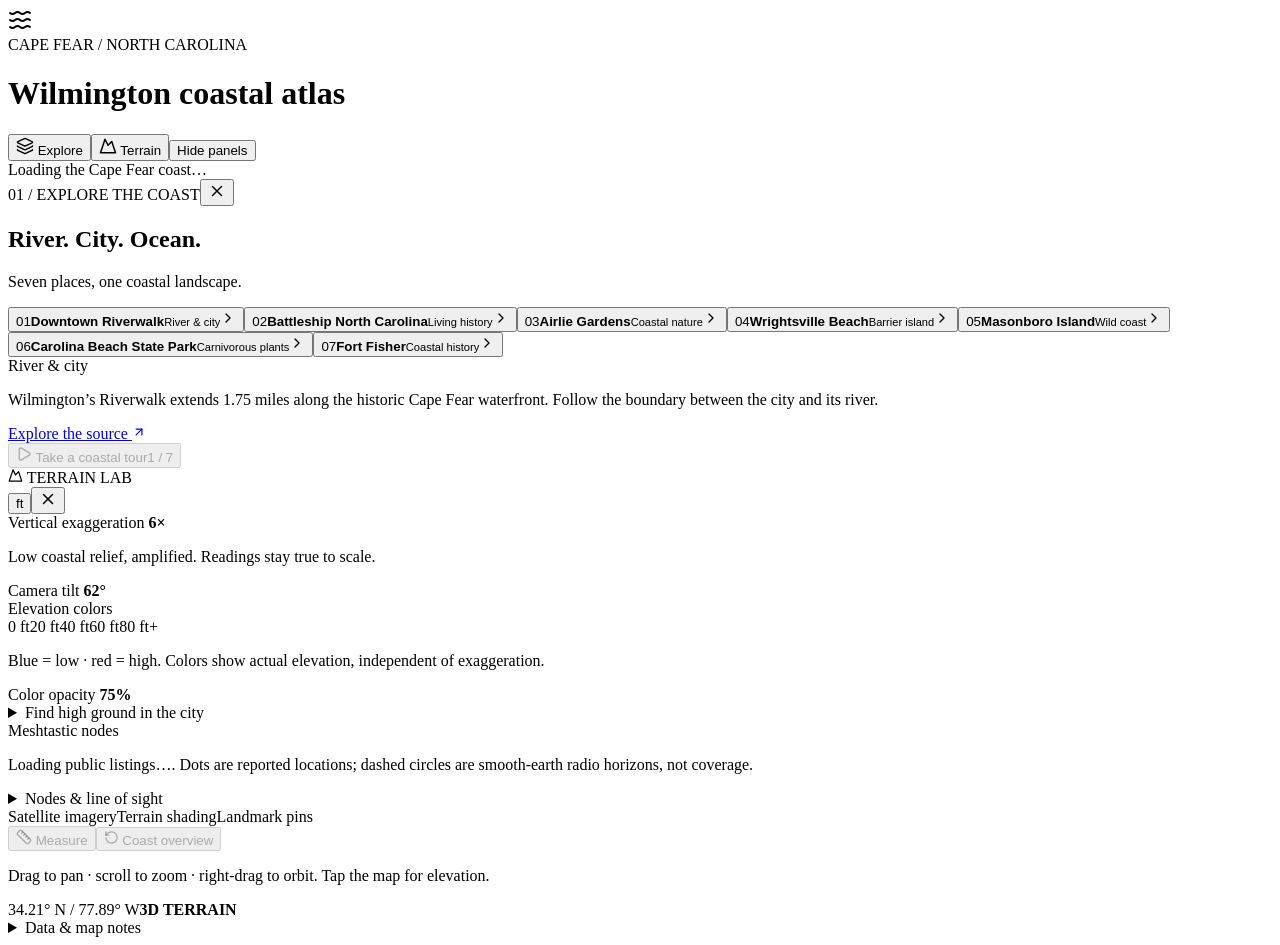
==== commit 411cd96e: "Publish Jacksonville to SC border coverage" ====
--- a/index.html
+++ b/index.html
@@ -1,2 +1,2 @@
-<!DOCTYPE html><html lang="en"><head><meta charSet="utf-8"/><meta name="viewport" content="width=device-width, initial-scale=1"/><link rel="stylesheet" href="/wilmington-map/_next/static/css/index.B3xX5L8k.css" data-rsc-css-href="/wilmington-map/_next/static/css/index.B3xX5L8k.css" data-precedence="vite-rsc/importer-resources"/><link rel="modulepreload" fetchPriority="low" href="/wilmington-map/_next/static/chunks/index-1Cdx7gFZ.js"/><script src="/wilmington-map/_next/static/chunks/rolldown-runtime-C60lm6uB.js" type="module" async=""></script><script src="/wilmington-map/_next/static/chunks/framework-D_rUT4EX.js" type="module" async=""></script><link rel="modulepreload" href="/wilmington-map/_next/static/chunks/layout-segment-context-pHLXm12x.js" crossorigin=""/><link rel="modulepreload" href="/wilmington-map/_next/static/chunks/page-9nMBCLOp.js" crossorigin=""/><title>Wilmington · Coastal Atlas</title><meta name="description" content="Explore the Cape Fear coast in 3D with terrain, satellite imagery, landmark stories and elevation profiles."/><script>Object.assign(((self[Symbol.for("vinext.navigationRuntime")]??={bootstrap:{routeManifest:null},functions:{}}).bootstrap.rsc??={rsc:[]}),{params:{},nav:{"pathname":"/","searchParams":[]}})</script><link rel="modulepreload" href="/wilmington-map/_next/static/chunks/index-1Cdx7gFZ.js" />
-</head><body><main class="atlas "><div class="map-canvas" aria-label="Interactive 3D map of Wilmington, North Carolina"></div><header class="mast"><div class="brand-icon"><svg xmlns="http://www.w3.org/2000/svg" width="24" height="24" viewBox="0 0 24 24" fill="none" stroke="currentColor" stroke-width="2" stroke-linecap="round" stroke-linejoin="round" class="lucide lucide-waves-horizontal" aria-hidden="true"><path d="M2 12q2.5 2 5 0t5 0 5 0 5 0"></path><path d="M2 19q2.5 2 5 0t5 0 5 0 5 0"></path><path d="M2 5q2.5 2 5 0t5 0 5 0 5 0"></path></svg></div><div><span class="eyebrow">CAPE FEAR / NORTH CAROLINA</span><h1>Wilmington<span> coastal atlas</span></h1></div><nav class="panel-actions" aria-label="Map panels"><button class="panel-toggle" aria-expanded="true" aria-controls="explorer-panel"><svg xmlns="http://www.w3.org/2000/svg" width="18" height="18" viewBox="0 0 24 24" fill="none" stroke="currentColor" stroke-width="2" stroke-linecap="round" stroke-linejoin="round" class="lucide lucide-layers" aria-hidden="true"><path d="M12.83 2.18a2 2 0 0 0-1.66 0L2.6 6.08a1 1 0 0 0 0 1.83l8.58 3.91a2 2 0 0 0 1.66 0l8.58-3.9a1 1 0 0 0 0-1.83z"></path><path d="M2 12a1 1 0 0 0 .58.91l8.6 3.91a2 2 0 0 0 1.65 0l8.58-3.9A1 1 0 0 0 22 12"></path><path d="M2 17a1 1 0 0 0 .58.91l8.6 3.91a2 2 0 0 0 1.65 0l8.58-3.9A1 1 0 0 0 22 17"></path></svg> Explore</button><button class="panel-toggle" aria-expanded="true" aria-controls="terrain-panel"><svg xmlns="http://www.w3.org/2000/svg" width="18" height="18" viewBox="0 0 24 24" fill="none" stroke="currentColor" stroke-width="2" stroke-linecap="round" stroke-linejoin="round" class="lucide lucide-mountain" aria-hidden="true"><path d="m8 3 4 8 5-5 5 15H2L8 3z"></path></svg> Terrain</button><button class="panel-toggle hide-panels">Hide panels</button></nav></header><div class="loading" role="status">Loading the Cape Fear coast…</div><aside id="explorer-panel" class="explorer"><div class="section-title"><span class="eyebrow">01 / EXPLORE THE COAST</span><button class="icon-btn" aria-label="Hide explorer" title="Hide explorer"><svg xmlns="http://www.w3.org/2000/svg" width="18" height="18" viewBox="0 0 24 24" fill="none" stroke="currentColor" stroke-width="2" stroke-linecap="round" stroke-linejoin="round" class="lucide lucide-x" aria-hidden="true"><path d="M18 6 6 18"></path><path d="m6 6 12 12"></path></svg></button></div><div class="lead"><h2>River. City. Ocean.</h2><p>Seven places, one coastal landscape.</p></div><div class="places"><button class="place active"><span class="number">01</span><span><b>Downtown Riverwalk</b><small>River &amp; city</small></span><svg xmlns="http://www.w3.org/2000/svg" width="16" height="16" viewBox="0 0 24 24" fill="none" stroke="currentColor" stroke-width="2" stroke-linecap="round" stroke-linejoin="round" class="lucide lucide-chevron-right" aria-hidden="true"><path d="m9 18 6-6-6-6"></path></svg></button><button class="place "><span class="number">02</span><span><b>Battleship North Carolina</b><small>Living history</small></span><svg xmlns="http://www.w3.org/2000/svg" width="16" height="16" viewBox="0 0 24 24" fill="none" stroke="currentColor" stroke-width="2" stroke-linecap="round" stroke-linejoin="round" class="lucide lucide-chevron-right" aria-hidden="true"><path d="m9 18 6-6-6-6"></path></svg></button><button class="place "><span class="number">03</span><span><b>Airlie Gardens</b><small>Coastal nature</small></span><svg xmlns="http://www.w3.org/2000/svg" width="16" height="16" viewBox="0 0 24 24" fill="none" stroke="currentColor" stroke-width="2" stroke-linecap="round" stroke-linejoin="round" class="lucide lucide-chevron-right" aria-hidden="true"><path d="m9 18 6-6-6-6"></path></svg></button><button class="place "><span class="number">04</span><span><b>Wrightsville Beach</b><small>Barrier island</small></span><svg xmlns="http://www.w3.org/2000/svg" width="16" height="16" viewBox="0 0 24 24" fill="none" stroke="currentColor" stroke-width="2" stroke-linecap="round" stroke-linejoin="round" class="lucide lucide-chevron-right" aria-hidden="true"><path d="m9 18 6-6-6-6"></path></svg></button><button class="place "><span class="number">05</span><span><b>Masonboro Island</b><small>Wild coast</small></span><svg xmlns="http://www.w3.org/2000/svg" width="16" height="16" viewBox="0 0 24 24" fill="none" stroke="currentColor" stroke-width="2" stroke-linecap="round" stroke-linejoin="round" class="lucide lucide-chevron-right" aria-hidden="true"><path d="m9 18 6-6-6-6"></path></svg></button><button class="place "><span class="number">06</span><span><b>Carolina Beach State Park</b><small>Carnivorous plants</small></span><svg xmlns="http://www.w3.org/2000/svg" width="16" height="16" viewBox="0 0 24 24" fill="none" stroke="currentColor" stroke-width="2" stroke-linecap="round" stroke-linejoin="round" class="lucide lucide-chevron-right" aria-hidden="true"><path d="m9 18 6-6-6-6"></path></svg></button><button class="place "><span class="number">07</span><span><b>Fort Fisher</b><small>Coastal history</small></span><svg xmlns="http://www.w3.org/2000/svg" width="16" height="16" viewBox="0 0 24 24" fill="none" stroke="currentColor" stroke-width="2" stroke-linecap="round" stroke-linejoin="round" class="lucide lucide-chevron-right" aria-hidden="true"><path d="m9 18 6-6-6-6"></path></svg></button></div><div class="story"><span class="eyebrow">River &amp; city</span><p>Wilmington’s Riverwalk extends 1.75 miles along the historic Cape Fear waterfront. Follow the boundary between the city and its river.</p><a href="https://www.wilmingtonnc.gov/Connect-With-Us/Department-Directory/Parks-Recreation/Riverwalk" target="_blank" rel="noreferrer">Explore the source <svg xmlns="http://www.w3.org/2000/svg" width="14" height="14" viewBox="0 0 24 24" fill="none" stroke="currentColor" stroke-width="2" stroke-linecap="round" stroke-linejoin="round" class="lucide lucide-arrow-up-right" aria-hidden="true"><path d="M7 7h10v10"></path><path d="M7 17 17 7"></path></svg></a></div><button class="tour" disabled=""><svg xmlns="http://www.w3.org/2000/svg" width="16" height="16" viewBox="0 0 24 24" fill="none" stroke="currentColor" stroke-width="2" stroke-linecap="round" stroke-linejoin="round" class="lucide lucide-play" aria-hidden="true"><path d="M5 5a2 2 0 0 1 3.008-1.728l11.997 6.998a2 2 0 0 1 .003 3.458l-12 7A2 2 0 0 1 5 19z"></path></svg> <!-- -->Take a coastal tour<span>1<!-- --> / 7</span></button></aside><section id="terrain-panel" class="terrain-panel"><div class="section-title"><span class="eyebrow"><svg xmlns="http://www.w3.org/2000/svg" width="15" height="15" viewBox="0 0 24 24" fill="none" stroke="currentColor" stroke-width="2" stroke-linecap="round" stroke-linejoin="round" class="lucide lucide-mountain" aria-hidden="true"><path d="m8 3 4 8 5-5 5 15H2L8 3z"></path></svg> TERRAIN LAB</span><div class="panel-heading-actions"><button class="unit" aria-label="Toggle elevation units">ft</button><button class="icon-btn" aria-label="Hide terrain panel" title="Hide terrain panel"><svg xmlns="http://www.w3.org/2000/svg" width="18" height="18" viewBox="0 0 24 24" fill="none" stroke="currentColor" stroke-width="2" stroke-linecap="round" stroke-linejoin="round" class="lucide lucide-x" aria-hidden="true"><path d="M18 6 6 18"></path><path d="m6 6 12 12"></path></svg></button></div></div><label class="range-label" id="exag-label">Vertical exaggeration <b>6<!-- -->×</b></label><div data-orientation="horizontal" aria-labelledby="exag-label" id="base-ui-_R_6li_" role="group" data-slot="slider" class="data-horizontal:w-full data-vertical:h-full"><div data-orientation="horizontal" data-base-ui-slider-control="" class="data-vertical:min-h-40 relative flex w-full touch-none items-center select-none data-disabled:opacity-50 data-vertical:h-full data-vertical:w-auto data-vertical:flex-col"><div data-orientation="horizontal" style="position:relative" data-slot="slider-track" class="bg-muted rounded-full data-horizontal:h-1 data-horizontal:w-full data-vertical:h-full data-vertical:w-1 relative grow overflow-hidden select-none"><div data-orientation="horizontal" data-base-ui-slider-indicator="" style="visibility:hidden;position:relative;height:inherit;--start-position:0%;inset-inline-start:0;width:var(--start-position)" data-slot="slider-range" class="bg-primary select-none data-horizontal:h-full data-vertical:w-full"></div></div><div data-orientation="horizontal" data-index="0" id="base-ui-_R_d6li_" style="position:absolute;inset-inline-start:var(--position);top:50%;translate:-50% -50%;--position:0%;visibility:hidden" data-slot="slider-thumb" class="border-ring ring-ring/50 relative size-3 rounded-full border bg-white transition-[color,box-shadow] after:absolute after:-inset-2 hover:ring-3 focus-visible:ring-3 focus-visible:outline-hidden active:ring-3 block shrink-0 select-none disabled:pointer-events-none disabled:opacity-50"><input aria-labelledby="exag-label" aria-orientation="horizontal" aria-valuenow="6" id="base-ui-_R_d6liH2_" max="20" min="1" step="1" style="clip-path:inset(50%);overflow:hidden;white-space:nowrap;border:0;padding:0;width:100%;height:100%;margin:-1px;position:fixed;top:0;left:0" type="range" value="6"/><script>!function(){const t=document.currentScript?.parentElement;if(!t)return;const e=t.closest("[data-base-ui-slider-control]");if(!e)return;const r=e.querySelector("[data-base-ui-slider-indicator]"),i=e.getBoundingClientRect(),n="vertical"===e.getAttribute("data-orientation")?"height":"width",o=e.querySelectorAll('input[type="range"]'),l=o.length>1,s=o.length-1;let a=null,u=null;for(let t=0;t<o.length;t+=1){const e=o[t],y=parseFloat(e.getAttribute("value")??"");if(Number.isNaN(y))return;const c=e.parentElement;if(!c)return;const p=parseFloat(e.getAttribute("max")??"100"),g=parseFloat(e.getAttribute("min")??"0"),b=c?.getBoundingClientRect(),d=i[n]-b[n],m=100*(y-g)/(p-g),v=(b[n]/2+d*m/100)/i[n]*100;c.style.setProperty("--position",`${v}%`),Number.isFinite(v)&&(c.style.removeProperty("visibility"),r&&(0===t?(a=v,r.style.setProperty("--start-position",`${v}%`),l||r.style.removeProperty("visibility")):t===s&&(u=v-(a??0),r.style.setProperty("--end-position",`${v}%`),r.style.setProperty("--relative-size",`${u}%`),r.style.removeProperty("visibility"))))}}();</script></div></div></div><p class="hint">Low coastal relief, amplified. Readings stay true to scale.</p><label class="range-label" id="pitch-label">Camera tilt <b>62<!-- -->°</b></label><div data-orientation="horizontal" aria-labelledby="pitch-label" id="base-ui-_R_cli_" role="group" data-slot="slider" class="data-horizontal:w-full data-vertical:h-full"><div data-orientation="horizontal" data-base-ui-slider-control="" class="data-vertical:min-h-40 relative flex w-full touch-none items-center select-none data-disabled:opacity-50 data-vertical:h-full data-vertical:w-auto data-vertical:flex-col"><div data-orientation="horizontal" style="position:relative" data-slot="slider-track" class="bg-muted rounded-full data-horizontal:h-1 data-horizontal:w-full data-vertical:h-full data-vertical:w-1 relative grow overflow-hidden select-none"><div data-orientation="horizontal" data-base-ui-slider-indicator="" style="visibility:hidden;position:relative;height:inherit;--start-position:0%;inset-inline-start:0;width:var(--start-position)" data-slot="slider-range" class="bg-primary select-none data-horizontal:h-full data-vertical:w-full"></div></div><div data-orientation="horizontal" data-index="0" id="base-ui-_R_dcli_" style="position:absolute;inset-inline-start:var(--position);top:50%;translate:-50% -50%;--position:0%;visibility:hidden" data-slot="slider-thumb" class="border-ring ring-ring/50 relative size-3 rounded-full border bg-white transition-[color,box-shadow] after:absolute after:-inset-2 hover:ring-3 focus-visible:ring-3 focus-visible:outline-hidden active:ring-3 block shrink-0 select-none disabled:pointer-events-none disabled:opacity-50"><input aria-labelledby="pitch-label" aria-orientation="horizontal" aria-valuenow="62" id="base-ui-_R_dcliH2_" max="80" min="0" step="1" style="clip-path:inset(50%);overflow:hidden;white-space:nowrap;border:0;padding:0;width:100%;height:100%;margin:-1px;position:fixed;top:0;left:0" type="range" value="62"/><script>!function(){const t=document.currentScript?.parentElement;if(!t)return;const e=t.closest("[data-base-ui-slider-control]");if(!e)return;const r=e.querySelector("[data-base-ui-slider-indicator]"),i=e.getBoundingClientRect(),n="vertical"===e.getAttribute("data-orientation")?"height":"width",o=e.querySelectorAll('input[type="range"]'),l=o.length>1,s=o.length-1;let a=null,u=null;for(let t=0;t<o.length;t+=1){const e=o[t],y=parseFloat(e.getAttribute("value")??"");if(Number.isNaN(y))return;const c=e.parentElement;if(!c)return;const p=parseFloat(e.getAttribute("max")??"100"),g=parseFloat(e.getAttribute("min")??"0"),b=c?.getBoundingClientRect(),d=i[n]-b[n],m=100*(y-g)/(p-g),v=(b[n]/2+d*m/100)/i[n]*100;c.style.setProperty("--position",`${v}%`),Number.isFinite(v)&&(c.style.removeProperty("visibility"),r&&(0===t?(a=v,r.style.setProperty("--start-position",`${v}%`),l||r.style.removeProperty("visibility")):t===s&&(u=v-(a??0),r.style.setProperty("--end-position",`${v}%`),r.style.setProperty("--relative-size",`${u}%`),r.style.removeProperty("visibility"))))}}();</script></div></div></div><div class="elevation-controls"><label class="elevation-toggle">Elevation colors<span data-checked="" role="switch" tabindex="0" id="base-ui-_R_9eli_" aria-checked="true" data-slot="switch" data-size="default" aria-label="Elevation colors" class="peer group/switch relative inline-flex shrink-0 items-center rounded-full border border-transparent transition-all outline-none group-has-[:focus-visible]/field-label:border-transparent group-has-[:focus-visible]/field-label:ring-0 after:absolute after:-inset-x-3 after:-inset-y-2 focus-visible:border-ring focus-visible:ring-3 focus-visible:ring-ring/50 aria-invalid:border-destructive aria-invalid:ring-3 aria-invalid:ring-destructive/20 data-[size=default]:h-[18.4px] data-[size=default]:w-[32px] data-[size=sm]:h-[14px] data-[size=sm]:w-[24px] dark:aria-invalid:border-destructive/50 dark:aria-invalid:ring-destructive/40 data-checked:bg-primary data-unchecked:bg-input dark:data-unchecked:bg-input/80 data-disabled:cursor-not-allowed data-disabled:opacity-50"><span data-checked="" data-slot="switch-thumb" class="pointer-events-none block rounded-full bg-background ring-0 transition-transform group-data-[size=default]/switch:size-4 group-data-[size=sm]/switch:size-3 group-data-[size=default]/switch:data-checked:translate-x-[calc(100%-2px)] group-data-[size=sm]/switch:data-checked:translate-x-[calc(100%-2px)] dark:data-checked:bg-primary-foreground group-data-[size=default]/switch:data-unchecked:translate-x-0 group-data-[size=sm]/switch:data-unchecked:translate-x-0 dark:data-unchecked:bg-foreground"></span></span><input id="base-ui-_R_9eliH1_" style="clip-path:inset(50%);overflow:hidden;white-space:nowrap;border:0;padding:0;width:1px;height:1px;margin:-1px;position:fixed;top:0;left:0" tabindex="-1" type="checkbox" aria-hidden="true" checked=""/></label><div class="elevation-gradient" aria-label="Elevation color scale: blue is low, red is high"></div><div class="elevation-ticks"><span>0 ft</span><span>20 ft</span><span>40 ft</span><span>60 ft</span><span>80 ft<!-- -->+</span></div><p class="hint">Blue = low · red = high. Colors show actual elevation, independent of exaggeration.</p><label id="opacity-label" class="range-label">Color opacity <b>75<!-- -->%</b></label><div data-orientation="horizontal" aria-labelledby="opacity-label" id="base-ui-_R_meli_" role="group" data-slot="slider" class="data-horizontal:w-full data-vertical:h-full"><div data-orientation="horizontal" data-base-ui-slider-control="" class="data-vertical:min-h-40 relative flex w-full touch-none items-center select-none data-disabled:opacity-50 data-vertical:h-full data-vertical:w-auto data-vertical:flex-col"><div data-orientation="horizontal" style="position:relative" data-slot="slider-track" class="bg-muted rounded-full data-horizontal:h-1 data-horizontal:w-full data-vertical:h-full data-vertical:w-1 relative grow overflow-hidden select-none"><div data-orientation="horizontal" data-base-ui-slider-indicator="" style="visibility:hidden;position:relative;height:inherit;--start-position:0%;inset-inline-start:0;width:var(--start-position)" data-slot="slider-range" class="bg-primary select-none data-horizontal:h-full data-vertical:w-full"></div></div><div data-orientation="horizontal" data-index="0" id="base-ui-_R_dmeli_" style="position:absolute;inset-inline-start:var(--position);top:50%;translate:-50% -50%;--position:0%;visibility:hidden" data-slot="slider-thumb" class="border-ring ring-ring/50 relative size-3 rounded-full border bg-white transition-[color,box-shadow] after:absolute after:-inset-2 hover:ring-3 focus-visible:ring-3 focus-visible:outline-hidden active:ring-3 block shrink-0 select-none disabled:pointer-events-none disabled:opacity-50"><input aria-labelledby="opacity-label" aria-orientation="horizontal" aria-valuenow="75" id="base-ui-_R_dmeliH2_" max="100" min="10" step="1" style="clip-path:inset(50%);overflow:hidden;white-space:nowrap;border:0;padding:0;width:100%;height:100%;margin:-1px;position:fixed;top:0;left:0" type="range" value="75"/><script>!function(){const t=document.currentScript?.parentElement;if(!t)return;const e=t.closest("[data-base-ui-slider-control]");if(!e)return;const r=e.querySelector("[data-base-ui-slider-indicator]"),i=e.getBoundingClientRect(),n="vertical"===e.getAttribute("data-orientation")?"height":"width",o=e.querySelectorAll('input[type="range"]'),l=o.length>1,s=o.length-1;let a=null,u=null;for(let t=0;t<o.length;t+=1){const e=o[t],y=parseFloat(e.getAttribute("value")??"");if(Number.isNaN(y))return;const c=e.parentElement;if(!c)return;const p=parseFloat(e.getAttribute("max")??"100"),g=parseFloat(e.getAttribute("min")??"0"),b=c?.getBoundingClientRect(),d=i[n]-b[n],m=100*(y-g)/(p-g),v=(b[n]/2+d*m/100)/i[n]*100;c.style.setProperty("--position",`${v}%`),Number.isFinite(v)&&(c.style.removeProperty("visibility"),r&&(0===t?(a=v,r.style.setProperty("--start-position",`${v}%`),l||r.style.removeProperty("visibility")):t===s&&(u=v-(a??0),r.style.setProperty("--end-position",`${v}%`),r.style.setProperty("--relative-size",`${u}%`),r.style.removeProperty("visibility"))))}}();</script></div></div></div><details class="high-ground"><summary>Find high ground in the city</summary><p>Highest sampled candidates, spaced at least 500 m apart. Click to fly there.</p><small>~32 m terrain grid. These are candidate high spots, not verified summits. White dashed line: city limits. Colors also extend outside the city.</small></details></div><div class="mesh-controls"><label class="elevation-toggle">Meshtastic nodes<span data-checked="" role="switch" tabindex="0" id="base-ui-_R_9gli_" aria-checked="true" data-slot="switch" data-size="default" aria-label="Meshtastic nodes" class="peer group/switch relative inline-flex shrink-0 items-center rounded-full border border-transparent transition-all outline-none group-has-[:focus-visible]/field-label:border-transparent group-has-[:focus-visible]/field-label:ring-0 after:absolute after:-inset-x-3 after:-inset-y-2 focus-visible:border-ring focus-visible:ring-3 focus-visible:ring-ring/50 aria-invalid:border-destructive aria-invalid:ring-3 aria-invalid:ring-destructive/20 data-[size=default]:h-[18.4px] data-[size=default]:w-[32px] data-[size=sm]:h-[14px] data-[size=sm]:w-[24px] dark:aria-invalid:border-destructive/50 dark:aria-invalid:ring-destructive/40 data-checked:bg-primary data-unchecked:bg-input dark:data-unchecked:bg-input/80 data-disabled:cursor-not-allowed data-disabled:opacity-50"><span data-checked="" data-slot="switch-thumb" class="pointer-events-none block rounded-full bg-background ring-0 transition-transform group-data-[size=default]/switch:size-4 group-data-[size=sm]/switch:size-3 group-data-[size=default]/switch:data-checked:translate-x-[calc(100%-2px)] group-data-[size=sm]/switch:data-checked:translate-x-[calc(100%-2px)] dark:data-checked:bg-primary-foreground group-data-[size=default]/switch:data-unchecked:translate-x-0 group-data-[size=sm]/switch:data-unchecked:translate-x-0 dark:data-unchecked:bg-foreground"></span></span><input id="base-ui-_R_9gliH1_" style="clip-path:inset(50%);overflow:hidden;white-space:nowrap;border:0;padding:0;width:1px;height:1px;margin:-1px;position:fixed;top:0;left:0" tabindex="-1" type="checkbox" aria-hidden="true" checked=""/></label><p class="hint">Loading public listings…<!-- -->. Dots are reported locations; dashed circles are smooth-earth radio horizons, not coverage.</p><details class="high-ground"><summary>Nodes &amp; line of sight</summary><div class="los-appearance"><label class="elevation-toggle">Range color<input type="color" aria-label="Line-of-sight range color" value="#00e5ff"/></label><label class="range-label" id="los-opacity">Range opacity <b>60<!-- -->%</b></label><div data-orientation="horizontal" aria-labelledby="los-opacity" id="base-ui-_R_1hagli_" role="group" data-slot="slider" class="data-horizontal:w-full data-vertical:h-full"><div data-orientation="horizontal" data-base-ui-slider-control="" class="data-vertical:min-h-40 relative flex w-full touch-none items-center select-none data-disabled:opacity-50 data-vertical:h-full data-vertical:w-auto data-vertical:flex-col"><div data-orientation="horizontal" style="position:relative" data-slot="slider-track" class="bg-muted rounded-full data-horizontal:h-1 data-horizontal:w-full data-vertical:h-full data-vertical:w-1 relative grow overflow-hidden select-none"><div data-orientation="horizontal" data-base-ui-slider-indicator="" style="visibility:hidden;position:relative;height:inherit;--start-position:0%;inset-inline-start:0;width:var(--start-position)" data-slot="slider-range" class="bg-primary select-none data-horizontal:h-full data-vertical:w-full"></div></div><div data-orientation="horizontal" data-index="0" id="base-ui-_R_1lhagli_" style="position:absolute;inset-inline-start:var(--position);top:50%;translate:-50% -50%;--position:0%;visibility:hidden" data-slot="slider-thumb" class="border-ring ring-ring/50 relative size-3 rounded-full border bg-white transition-[color,box-shadow] after:absolute after:-inset-2 hover:ring-3 focus-visible:ring-3 focus-visible:outline-hidden active:ring-3 block shrink-0 select-none disabled:pointer-events-none disabled:opacity-50"><input aria-labelledby="los-opacity" aria-orientation="horizontal" aria-valuenow="60" id="base-ui-_R_1lhagliH2_" max="90" min="15" step="5" style="clip-path:inset(50%);overflow:hidden;white-space:nowrap;border:0;padding:0;width:100%;height:100%;margin:-1px;position:fixed;top:0;left:0" type="range" value="60"/><script>!function(){const t=document.currentScript?.parentElement;if(!t)return;const e=t.closest("[data-base-ui-slider-control]");if(!e)return;const r=e.querySelector("[data-base-ui-slider-indicator]"),i=e.getBoundingClientRect(),n="vertical"===e.getAttribute("data-orientation")?"height":"width",o=e.querySelectorAll('input[type="range"]'),l=o.length>1,s=o.length-1;let a=null,u=null;for(let t=0;t<o.length;t+=1){const e=o[t],y=parseFloat(e.getAttribute("value")??"");if(Number.isNaN(y))return;const c=e.parentElement;if(!c)return;const p=parseFloat(e.getAttribute("max")??"100"),g=parseFloat(e.getAttribute("min")??"0"),b=c?.getBoundingClientRect(),d=i[n]-b[n],m=100*(y-g)/(p-g),v=(b[n]/2+d*m/100)/i[n]*100;c.style.setProperty("--position",`${v}%`),Number.isFinite(v)&&(c.style.removeProperty("visibility"),r&&(0===t?(a=v,r.style.setProperty("--start-position",`${v}%`),l||r.style.removeProperty("visibility")):t===s&&(u=v-(a??0),r.style.setProperty("--end-position",`${v}%`),r.style.setProperty("--relative-size",`${u}%`),r.style.removeProperty("visibility"))))}}();</script></div></div></div><label class="elevation-toggle los-elevation-toggle">Elevation colors<span data-checked="" role="switch" tabindex="0" id="base-ui-_R_a1agli_" aria-checked="true" data-slot="switch" data-size="default" aria-label="Elevation colors while viewing line of sight" class="peer group/switch relative inline-flex shrink-0 items-center rounded-full border border-transparent transition-all outline-none group-has-[:focus-visible]/field-label:border-transparent group-has-[:focus-visible]/field-label:ring-0 after:absolute after:-inset-x-3 after:-inset-y-2 focus-visible:border-ring focus-visible:ring-3 focus-visible:ring-ring/50 aria-invalid:border-destructive aria-invalid:ring-3 aria-invalid:ring-destructive/20 data-[size=default]:h-[18.4px] data-[size=default]:w-[32px] data-[size=sm]:h-[14px] data-[size=sm]:w-[24px] dark:aria-invalid:border-destructive/50 dark:aria-invalid:ring-destructive/40 data-checked:bg-primary data-unchecked:bg-input dark:data-unchecked:bg-input/80 data-disabled:cursor-not-allowed data-disabled:opacity-50"><span data-checked="" data-slot="switch-thumb" class="pointer-events-none block rounded-full bg-background ring-0 transition-transform group-data-[size=default]/switch:size-4 group-data-[size=sm]/switch:size-3 group-data-[size=default]/switch:data-checked:translate-x-[calc(100%-2px)] group-data-[size=sm]/switch:data-checked:translate-x-[calc(100%-2px)] dark:data-checked:bg-primary-foreground group-data-[size=default]/switch:data-unchecked:translate-x-0 group-data-[size=sm]/switch:data-unchecked:translate-x-0 dark:data-unchecked:bg-foreground"></span></span><input id="base-ui-_R_a1agliH1_" style="clip-path:inset(50%);overflow:hidden;white-space:nowrap;border:0;padding:0;width:1px;height:1px;margin:-1px;position:fixed;top:0;left:0" tabindex="-1" type="checkbox" aria-hidden="true" checked=""/></label><p class="hint">Turn elevation colors off for a clearer view of the range overlay. Your terrain stays 3D.</p></div><button class="mesh-calculate" disabled="" aria-pressed="false">Place a node on the map</button><p>Snapshot <!-- -->…<!-- --> · <a href="https://ncmesh.net/map/" target="_blank" rel="noreferrer">NC Mesh source ↗</a>. Not a complete or live node inventory.</p><div class="mesh-list"></div><label class="range-label" id="mesh-tx">Assumed node height<!-- --> <b>10<!-- --> m / <!-- -->33<!-- --> ft</b></label><div data-orientation="horizontal" aria-labelledby="mesh-tx" id="base-ui-_R_5agli_" role="group" data-slot="slider" class="data-horizontal:w-full data-vertical:h-full"><div data-orientation="horizontal" data-base-ui-slider-control="" class="data-vertical:min-h-40 relative flex w-full touch-none items-center select-none data-disabled:opacity-50 data-vertical:h-full data-vertical:w-auto data-vertical:flex-col"><div data-orientation="horizontal" style="position:relative" data-slot="slider-track" class="bg-muted rounded-full data-horizontal:h-1 data-horizontal:w-full data-vertical:h-full data-vertical:w-1 relative grow overflow-hidden select-none"><div data-orientation="horizontal" data-base-ui-slider-indicator="" style="visibility:hidden;position:relative;height:inherit;--start-position:0%;inset-inline-start:0;width:var(--start-position)" data-slot="slider-range" class="bg-primary select-none data-horizontal:h-full data-vertical:w-full"></div></div><div data-orientation="horizontal" data-index="0" id="base-ui-_R_6lagli_" style="position:absolute;inset-inline-start:var(--position);top:50%;translate:-50% -50%;--position:0%;visibility:hidden" data-slot="slider-thumb" class="border-ring ring-ring/50 relative size-3 rounded-full border bg-white transition-[color,box-shadow] after:absolute after:-inset-2 hover:ring-3 focus-visible:ring-3 focus-visible:outline-hidden active:ring-3 block shrink-0 select-none disabled:pointer-events-none disabled:opacity-50"><input aria-labelledby="mesh-tx" aria-orientation="horizontal" aria-valuenow="10" id="base-ui-_R_6lagliH2_" max="100" min="1" step="1" style="clip-path:inset(50%);overflow:hidden;white-space:nowrap;border:0;padding:0;width:100%;height:100%;margin:-1px;position:fixed;top:0;left:0" type="range" value="10"/><script>!function(){const t=document.currentScript?.parentElement;if(!t)return;const e=t.closest("[data-base-ui-slider-control]");if(!e)return;const r=e.querySelector("[data-base-ui-slider-indicator]"),i=e.getBoundingClientRect(),n="vertical"===e.getAttribute("data-orientation")?"height":"width",o=e.querySelectorAll('input[type="range"]'),l=o.length>1,s=o.length-1;let a=null,u=null;for(let t=0;t<o.length;t+=1){const e=o[t],y=parseFloat(e.getAttribute("value")??"");if(Number.isNaN(y))return;const c=e.parentElement;if(!c)return;const p=parseFloat(e.getAttribute("max")??"100"),g=parseFloat(e.getAttribute("min")??"0"),b=c?.getBoundingClientRect(),d=i[n]-b[n],m=100*(y-g)/(p-g),v=(b[n]/2+d*m/100)/i[n]*100;c.style.setProperty("--position",`${v}%`),Number.isFinite(v)&&(c.style.removeProperty("visibility"),r&&(0===t?(a=v,r.style.setProperty("--start-position",`${v}%`),l||r.style.removeProperty("visibility")):t===s&&(u=v-(a??0),r.style.setProperty("--end-position",`${v}%`),r.style.setProperty("--relative-size",`${u}%`),r.style.removeProperty("visibility"))))}}();</script></div></div></div><label class="range-label" id="mesh-rx">Receiver height <b>1.5<!-- --> m</b></label><div data-orientation="horizontal" aria-labelledby="mesh-rx" id="base-ui-_R_6agli_" role="group" data-slot="slider" class="data-horizontal:w-full data-vertical:h-full"><div data-orientation="horizontal" data-base-ui-slider-control="" class="data-vertical:min-h-40 relative flex w-full touch-none items-center select-none data-disabled:opacity-50 data-vertical:h-full data-vertical:w-auto data-vertical:flex-col"><div data-orientation="horizontal" style="position:relative" data-slot="slider-track" class="bg-muted rounded-full data-horizontal:h-1 data-horizontal:w-full data-vertical:h-full data-vertical:w-1 relative grow overflow-hidden select-none"><div data-orientation="horizontal" data-base-ui-slider-indicator="" style="visibility:hidden;position:relative;height:inherit;--start-position:0%;inset-inline-start:0;width:var(--start-position)" data-slot="slider-range" class="bg-primary select-none data-horizontal:h-full data-vertical:w-full"></div></div><div data-orientation="horizontal" data-index="0" id="base-ui-_R_6magli_" style="position:absolute;inset-inline-start:var(--position);top:50%;translate:-50% -50%;--position:0%;visibility:hidden" data-slot="slider-thumb" class="border-ring ring-ring/50 relative size-3 rounded-full border bg-white transition-[color,box-shadow] after:absolute after:-inset-2 hover:ring-3 focus-visible:ring-3 focus-visible:outline-hidden active:ring-3 block shrink-0 select-none disabled:pointer-events-none disabled:opacity-50"><input aria-labelledby="mesh-rx" aria-orientation="horizontal" aria-valuenow="1.5" id="base-ui-_R_6magliH2_" max="20" min="1" step="0.5" style="clip-path:inset(50%);overflow:hidden;white-space:nowrap;border:0;padding:0;width:100%;height:100%;margin:-1px;position:fixed;top:0;left:0" type="range" value="1.5"/><script>!function(){const t=document.currentScript?.parentElement;if(!t)return;const e=t.closest("[data-base-ui-slider-control]");if(!e)return;const r=e.querySelector("[data-base-ui-slider-indicator]"),i=e.getBoundingClientRect(),n="vertical"===e.getAttribute("data-orientation")?"height":"width",o=e.querySelectorAll('input[type="range"]'),l=o.length>1,s=o.length-1;let a=null,u=null;for(let t=0;t<o.length;t+=1){const e=o[t],y=parseFloat(e.getAttribute("value")??"");if(Number.isNaN(y))return;const c=e.parentElement;if(!c)return;const p=parseFloat(e.getAttribute("max")??"100"),g=parseFloat(e.getAttribute("min")??"0"),b=c?.getBoundingClientRect(),d=i[n]-b[n],m=100*(y-g)/(p-g),v=(b[n]/2+d*m/100)/i[n]*100;c.style.setProperty("--position",`${v}%`),Number.isFinite(v)&&(c.style.removeProperty("visibility"),r&&(0===t?(a=v,r.style.setProperty("--start-position",`${v}%`),l||r.style.removeProperty("visibility")):t===s&&(u=v-(a??0),r.style.setProperty("--end-position",`${v}%`),r.style.setProperty("--relative-size",`${u}%`),r.style.removeProperty("visibility"))))}}();</script></div></div></div><p>Heights above local ground. Applied to all circles. Ideal horizon: ≈ <!-- -->11.2<!-- --> mi / <!-- -->18.1<!-- --> km.</p><button class="mesh-calculate" disabled="">Select a node to calculate visibility</button><p role="status"></p><small>Terrain estimate: 5° rays, 200 m steps, 20 km radius, ~32 m terrain data, Earth curvature with 4/3 effective radius. Visibility cells can be separated by terrain shadows. Approximate node positions and unknown antenna heights make this exploratory only. Trees, buildings, Fresnel clearance, antenna gain, radio settings and interference are not modeled. No measured link or guaranteed range is implied.</small><p><a href="https://meshtastic.org/docs/configuration/module/mqtt/" target="_blank" rel="noreferrer">Public map reporting</a> · <a href="https://www.itu.int/dms_pub/itu-r/opb/hdb/R-HDB-54-2009-OAS-PDF-E.pdf" target="_blank" rel="noreferrer">Propagation assumptions (ITU)</a></p></details></div><div class="switches"><label>Satellite imagery<span data-unchecked="" role="switch" tabindex="0" id="base-ui-_R_9ili_" aria-checked="false" data-slot="switch" data-size="default" aria-label="Satellite imagery" class="peer group/switch relative inline-flex shrink-0 items-center rounded-full border border-transparent transition-all outline-none group-has-[:focus-visible]/field-label:border-transparent group-has-[:focus-visible]/field-label:ring-0 after:absolute after:-inset-x-3 after:-inset-y-2 focus-visible:border-ring focus-visible:ring-3 focus-visible:ring-ring/50 aria-invalid:border-destructive aria-invalid:ring-3 aria-invalid:ring-destructive/20 data-[size=default]:h-[18.4px] data-[size=default]:w-[32px] data-[size=sm]:h-[14px] data-[size=sm]:w-[24px] dark:aria-invalid:border-destructive/50 dark:aria-invalid:ring-destructive/40 data-checked:bg-primary data-unchecked:bg-input dark:data-unchecked:bg-input/80 data-disabled:cursor-not-allowed data-disabled:opacity-50"><span data-unchecked="" data-slot="switch-thumb" class="pointer-events-none block rounded-full bg-background ring-0 transition-transform group-data-[size=default]/switch:size-4 group-data-[size=sm]/switch:size-3 group-data-[size=default]/switch:data-checked:translate-x-[calc(100%-2px)] group-data-[size=sm]/switch:data-checked:translate-x-[calc(100%-2px)] dark:data-checked:bg-primary-foreground group-data-[size=default]/switch:data-unchecked:translate-x-0 group-data-[size=sm]/switch:data-unchecked:translate-x-0 dark:data-unchecked:bg-foreground"></span></span><input id="base-ui-_R_9iliH1_" style="clip-path:inset(50%);overflow:hidden;white-space:nowrap;border:0;padding:0;width:1px;height:1px;margin:-1px;position:fixed;top:0;left:0" tabindex="-1" type="checkbox" aria-hidden="true"/></label><label>Terrain shading<span data-checked="" role="switch" tabindex="0" id="base-ui-_R_aili_" aria-checked="true" data-slot="switch" data-size="default" aria-label="Terrain shading" class="peer group/switch relative inline-flex shrink-0 items-center rounded-full border border-transparent transition-all outline-none group-has-[:focus-visible]/field-label:border-transparent group-has-[:focus-visible]/field-label:ring-0 after:absolute after:-inset-x-3 after:-inset-y-2 focus-visible:border-ring focus-visible:ring-3 focus-visible:ring-ring/50 aria-invalid:border-destructive aria-invalid:ring-3 aria-invalid:ring-destructive/20 data-[size=default]:h-[18.4px] data-[size=default]:w-[32px] data-[size=sm]:h-[14px] data-[size=sm]:w-[24px] dark:aria-invalid:border-destructive/50 dark:aria-invalid:ring-destructive/40 data-checked:bg-primary data-unchecked:bg-input dark:data-unchecked:bg-input/80 data-disabled:cursor-not-allowed data-disabled:opacity-50"><span data-checked="" data-slot="switch-thumb" class="pointer-events-none block rounded-full bg-background ring-0 transition-transform group-data-[size=default]/switch:size-4 group-data-[size=sm]/switch:size-3 group-data-[size=default]/switch:data-checked:translate-x-[calc(100%-2px)] group-data-[size=sm]/switch:data-checked:translate-x-[calc(100%-2px)] dark:data-checked:bg-primary-foreground group-data-[size=default]/switch:data-unchecked:translate-x-0 group-data-[size=sm]/switch:data-unchecked:translate-x-0 dark:data-unchecked:bg-foreground"></span></span><input id="base-ui-_R_ailiH1_" style="clip-path:inset(50%);overflow:hidden;white-space:nowrap;border:0;padding:0;width:1px;height:1px;margin:-1px;position:fixed;top:0;left:0" tabindex="-1" type="checkbox" aria-hidden="true" checked=""/></label><label>Landmark pins<span data-checked="" role="switch" tabindex="0" id="base-ui-_R_bili_" aria-checked="true" data-slot="switch" data-size="default" aria-label="Landmark pins" class="peer group/switch relative inline-flex shrink-0 items-center rounded-full border border-transparent transition-all outline-none group-has-[:focus-visible]/field-label:border-transparent group-has-[:focus-visible]/field-label:ring-0 after:absolute after:-inset-x-3 after:-inset-y-2 focus-visible:border-ring focus-visible:ring-3 focus-visible:ring-ring/50 aria-invalid:border-destructive aria-invalid:ring-3 aria-invalid:ring-destructive/20 data-[size=default]:h-[18.4px] data-[size=default]:w-[32px] data-[size=sm]:h-[14px] data-[size=sm]:w-[24px] dark:aria-invalid:border-destructive/50 dark:aria-invalid:ring-destructive/40 data-checked:bg-primary data-unchecked:bg-input dark:data-unchecked:bg-input/80 data-disabled:cursor-not-allowed data-disabled:opacity-50"><span data-checked="" data-slot="switch-thumb" class="pointer-events-none block rounded-full bg-background ring-0 transition-transform group-data-[size=default]/switch:size-4 group-data-[size=sm]/switch:size-3 group-data-[size=default]/switch:data-checked:translate-x-[calc(100%-2px)] group-data-[size=sm]/switch:data-checked:translate-x-[calc(100%-2px)] dark:data-checked:bg-primary-foreground group-data-[size=default]/switch:data-unchecked:translate-x-0 group-data-[size=sm]/switch:data-unchecked:translate-x-0 dark:data-unchecked:bg-foreground"></span></span><input id="base-ui-_R_biliH1_" style="clip-path:inset(50%);overflow:hidden;white-space:nowrap;border:0;padding:0;width:1px;height:1px;margin:-1px;position:fixed;top:0;left:0" tabindex="-1" type="checkbox" aria-hidden="true" checked=""/></label></div><div class="tools"><button disabled="" aria-pressed="false" class=""><svg xmlns="http://www.w3.org/2000/svg" width="16" height="16" viewBox="0 0 24 24" fill="none" stroke="currentColor" stroke-width="2" stroke-linecap="round" stroke-linejoin="round" class="lucide lucide-ruler" aria-hidden="true"><path d="M21.3 15.3a2.4 2.4 0 0 1 0 3.4l-2.6 2.6a2.4 2.4 0 0 1-3.4 0L2.7 8.7a2.41 2.41 0 0 1 0-3.4l2.6-2.6a2.41 2.41 0 0 1 3.4 0Z"></path><path d="m14.5 12.5 2-2"></path><path d="m11.5 9.5 2-2"></path><path d="m8.5 6.5 2-2"></path><path d="m17.5 15.5 2-2"></path></svg> Measure</button><button disabled=""><svg xmlns="http://www.w3.org/2000/svg" width="15" height="15" viewBox="0 0 24 24" fill="none" stroke="currentColor" stroke-width="2" stroke-linecap="round" stroke-linejoin="round" class="lucide lucide-rotate-ccw" aria-hidden="true"><path d="M3 12a9 9 0 1 0 9-9 9.75 9.75 0 0 0-6.74 2.74L3 8"></path><path d="M3 3v5h5"></path></svg> Overview</button></div><p class="hint">Drag to pan · scroll to zoom · right-drag to orbit. Tap the map for elevation.</p></section><div class="map-caption"><span>34.21° N / 77.89° W</span><b>3D TERRAIN</b></div><details class="sources"><summary>Data &amp; map notes</summary><p>Terrain: <a href="https://registry.opendata.aws/terrain-tiles/" target="_blank" rel="noreferrer">Mapzen / AWS Open Data</a>. Readings sample zoom-12 Terrarium tiles (approximately 32 m pixels here) independently of exaggeration. Approximate land elevations, not survey measurements. Water elevations do not represent depth.</p><p>City-limit outline: <a href="https://services1.arcgis.com/GwaLJVJq0Y6voqEc/ArcGIS/rest/services/CityLimits/FeatureServer/0" target="_blank" rel="noreferrer">Wilmington GIS city limits</a>, downloaded September 9, 2026. High-ground candidates rank approximately 139,000 zoom-12 terrain pixels within this boundary, with 500 m separation. Elevation colors use the terrain tiles at the current map zoom; local detail may differ from the coarser candidate grid.</p><p>Basemap and satellite: Esri and contributors; imagery dates vary. Landmark pins are approximate. Stories link to their sources. Beaches and parks extend beyond Wilmington city limits.</p><p>3D depicts the ground surface, not individual buildings. No live tides, flood extent or forecasts are implied.</p></details></main><script type="module" src="/wilmington-map/_next/static/chunks/index-1Cdx7gFZ.js" id="_R_" async=""></script><script>((self[Symbol.for("vinext.navigationRuntime")]??={bootstrap:{routeManifest:null},functions:{}}).bootstrap.rsc??={rsc:[]}).rsc.push("2:I[\"3bb4c73cb361\",[],\"Children\",1]\n")</script><script>((self[Symbol.for("vinext.navigationRuntime")]??={bootstrap:{routeManifest:null},functions:{}}).bootstrap.rsc??={rsc:[]}).rsc.push("3:I[\"0bef8629d058\",[],\"GlobalErrorBoundary\",1]\n")</script><script>((self[Symbol.for("vinext.navigationRuntime")]??={bootstrap:{routeManifest:null},functions:{}}).bootstrap.rsc??={rsc:[]}).rsc.push("4:I[\"a7f3f1d63985\",[],\"default\",1]\n")</script><script>((self[Symbol.for("vinext.navigationRuntime")]??={bootstrap:{routeManifest:null},functions:{}}).bootstrap.rsc??={rsc:[]}).rsc.push("5:I[\"0bef8629d058\",[],\"ErrorBoundary\",1]\n")</script><script>((self[Symbol.for("vinext.navigationRuntime")]??={bootstrap:{routeManifest:null},functions:{}}).bootstrap.rsc??={rsc:[]}).rsc.push("6:I[\"bcc88b3729e4\",[],\"LayoutSegmentProvider\",1]\n")</script><script>((self[Symbol.for("vinext.navigationRuntime")]??={bootstrap:{routeManifest:null},functions:{}}).bootstrap.rsc??={rsc:[]}).rsc.push("7:I[\"3bb4c73cb361\",[],\"Slot\",1]\n")</script><script>((self[Symbol.for("vinext.navigationRuntime")]??={bootstrap:{routeManifest:null},functions:{}}).bootstrap.rsc??={rsc:[]}).rsc.push("8:I[\"0bef8629d058\",[],\"NotFoundBoundary\",1]\n")</script><script>((self[Symbol.for("vinext.navigationRuntime")]??={bootstrap:{routeManifest:null},functions:{}}).bootstrap.rsc??={rsc:[]}).rsc.push("9:I[\"fdec6512cad3\",[],\"AppRouterScrollTarget\",1]\n")</script><script>((self[Symbol.for("vinext.navigationRuntime")]??={bootstrap:{routeManifest:null},functions:{}}).bootstrap.rsc??={rsc:[]}).rsc.push("a:I[\"0bef8629d058\",[],\"RedirectBoundary\",1]\n")</script><script>((self[Symbol.for("vinext.navigationRuntime")]??={bootstrap:{routeManifest:null},functions:{}}).bootstrap.rsc??={rsc:[]}).rsc.push(":HL[\"/wilmington-map/_next/static/css/index.B3xX5L8k.css\",\"style\"     ]\n")</script><script>((self[Symbol.for("vinext.navigationRuntime")]??={bootstrap:{routeManifest:null},functions:{}}).bootstrap.rsc??={rsc:[]}).rsc.push("0:{\"page:/\":\"$L1\",\"layout:/\":[[[\"$\",\"link\",\"css:/wilmington-map/_next/static/css/index.B3xX5L8k.css\",{\"rel\":\"stylesheet\",\"precedence\":\"vite-rsc/importer-resources\",\"href\":\"/wilmington-map/_next/static/css/index.B3xX5L8k.css\",\"data-rsc-css-href\":\"/wilmington-map/_next/static/css/index.B3xX5L8k.css\"}],\"$undefined\"],[\"$\",\"html\",null,{\"lang\":\"en\",\"children\":[\"$\",\"body\",null,{\"children\":[\"$\",\"$L2\",null,{}]}]}]],\"route:/\":[[[\"$\",\"meta\",null,{\"charSet\":\"utf-8\"}],[[\"$\",\"title\",\"0\",{\"children\":\"Wilmington · Coastal Atlas\"}],[\"$\",\"meta\",\"1\",{\"name\":\"description\",\"content\":\"Explore the Cape Fear coast in 3D with terrain, satellite imagery, landmark stories and elevation profiles.\"}]],[[\"$\",\"meta\",\"0\",{\"name\":\"viewport\",\"content\":\"width=device-width, initial-scale=1\"}]]],[\"$\",\"$L3\",null,{\"fallback\":\"$4\",\"children\":[\"$\",\"$L5\",null,{\"fallback\":\"$4\",\"children\":[\"$\",\"$L6\",null,{\"providerId\":\"layout:/\",\"segmentMap\":{\"children\":[]},\"children\":[\"$\",\"$L7\",null,{\"id\":\"layout:/\",\"parallelSlots\":\"$undefined\",\"children\":[\"$\",\"$L8\",null,{\"resetKey\":\"\",\"fallback\":[[\"$\",\"title\",null,{\"children\":\"404: This page could not be found.\"}],[\"$\",\"div\",null,{\"style\":{\"fontFamily\":\"system-ui,\\\"Segoe UI\\\",Roboto,Helvetica,Arial,sans-serif,\\\"Apple Color Emoji\\\",\\\"Segoe UI Emoji\\\"\",\"height\":\"100vh\",\"textAlign\":\"center\",\"display\":\"flex\",\"flexDirection\":\"column\",\"alignItems\":\"center\",\"justifyContent\":\"center\"},\"children\":[\"$\",\"div\",null,{\"children\":[[\"$\",\"style\",null,{\"dangerouslySetInnerHTML\":{\"__html\":\"body{color:#000;background:#fff;margin:0}.next-error-h1{border-right:1px solid rgba(0,0,0,.3)}@media (prefers-color-scheme:dark){body{color:#fff;background:#000}.next-error-h1{border-right:1px solid rgba(255,255,255,.3)}}\"}}],[\"$\",\"h1\",null,{\"className\":\"next-error-h1\",\"style\":{\"display\":\"inline-block\",\"margin\":\"0 20px 0 0\",\"padding\":\"0 23px 0 0\",\"fontSize\":24,\"fontWeight\":500,\"verticalAlign\":\"top\",\"lineHeight\":\"49px\"},\"children\":404}],[\"$\",\"div\",null,{\"style\":{\"display\":\"inline-block\"},\"children\":[\"$\",\"h2\",null,{\"style\":{\"fontSize\":14,\"fontWeight\":400,\"lineHeight\":\"49px\",\"margin\":0},\"children\":\"This page could not be found.\"}]}]]}]}]],\"children\":[\"$\",\"$L9\",null,{\"children\":[\"$\",\"$La\",null,{\"children\":[[\"$\",\"$L6\",null,{\"providerId\":\"page:/\",\"segmentMap\":{\"children\":[\"__PAGE__\"]},\"children\":[\"$\",\"$L7\",null,{\"id\":\"page:/\"}]}],null]}]}]}]}]}]}]}],null,null],\"__route\":\"route:/\",\"__interceptionContext\":null,\"__layoutIds\":[\"layout:/\"],\"__rootLayout\":\"/\",\"__bfcacheSegmentIdentities\":{\"layout:/\":\"[\\\"layout\\\",\\\"layout:/\\\",\\\"root-boundary:/\\\",\\\"\\\"]\",\"page:/\":\"[\\\"page\\\",\\\"page:/\\\",\\\"root-boundary:/\\\",\\\"\\\"]\"},\"__srcPage\":[\"page\"],\"__layoutFlags\":{\"layout:/\":\"s\"},\"__artifactCompatibility\":{\"schemaVersion\":1,\"graphVersion\":\"app-route-graph:1177fd80f83fa7b0\",\"deploymentVersion\":\"ce9bb795-39c1-43a6-8073-9697d79fac68\",\"appElementsSchemaVersion\":1,\"rscPayloadSchemaVersion\":1,\"rootBoundaryId\":\"/\",\"renderEpoch\":null}}\n")</script><script>((self[Symbol.for("vinext.navigationRuntime")]??={bootstrap:{routeManifest:null},functions:{}}).bootstrap.rsc??={rsc:[]}).rsc.push("b:I[\"6efdf509a785\",[],\"default\",1]\n")</script><script>((self[Symbol.for("vinext.navigationRuntime")]??={bootstrap:{routeManifest:null},functions:{}}).bootstrap.rsc??={rsc:[]}).rsc.push("1:[\"$\",\"$Lb\",null,{\"params\":\"$@c\",\"searchParams\":\"$@d\"}]\n")</script><script>((self[Symbol.for("vinext.navigationRuntime")]??={bootstrap:{routeManifest:null},functions:{}}).bootstrap.rsc??={rsc:[]}).rsc.push("c:{}\n")</script><script>((self[Symbol.for("vinext.navigationRuntime")]??={bootstrap:{routeManifest:null},functions:{}}).bootstrap.rsc??={rsc:[]}).rsc.push("d:{}\n")</script><script>Object.assign(((self[Symbol.for("vinext.navigationRuntime")]??={bootstrap:{routeManifest:null},functions:{}}).bootstrap.rsc??={rsc:[]}),{"initialCacheKind":"dynamic"});((self[Symbol.for("vinext.navigationRuntime")]??={bootstrap:{routeManifest:null},functions:{}}).bootstrap.rsc??={rsc:[]}).done=true</script></body></html>+<!DOCTYPE html><html lang="en"><head><meta charSet="utf-8"/><meta name="viewport" content="width=device-width, initial-scale=1"/><link rel="stylesheet" href="/wilmington-map/_next/static/css/index.Dg3V3O6q.css" data-rsc-css-href="/wilmington-map/_next/static/css/index.Dg3V3O6q.css" data-precedence="vite-rsc/importer-resources"/><link rel="modulepreload" fetchPriority="low" href="/wilmington-map/_next/static/chunks/index-CHEZJzGy.js"/><script src="/wilmington-map/_next/static/chunks/rolldown-runtime-C60lm6uB.js" type="module" async=""></script><script src="/wilmington-map/_next/static/chunks/framework-D_rUT4EX.js" type="module" async=""></script><link rel="modulepreload" href="/wilmington-map/_next/static/chunks/layout-segment-context-DArhdWOg.js" crossorigin=""/><link rel="modulepreload" href="/wilmington-map/_next/static/chunks/page-CMP0t0Zo.js" crossorigin=""/><title>Wilmington · Coastal Atlas</title><meta name="description" content="Explore the Cape Fear coast in 3D with terrain, satellite imagery, landmark stories and elevation profiles."/><script>Object.assign(((self[Symbol.for("vinext.navigationRuntime")]??={bootstrap:{routeManifest:null},functions:{}}).bootstrap.rsc??={rsc:[]}),{params:{},nav:{"pathname":"/","searchParams":[]}})</script><link rel="modulepreload" href="/wilmington-map/_next/static/chunks/index-CHEZJzGy.js" />
+</head><body><main class="atlas "><div class="map-canvas" aria-label="Interactive 3D map of Wilmington, North Carolina"></div><header class="mast"><div class="brand-icon"><svg xmlns="http://www.w3.org/2000/svg" width="24" height="24" viewBox="0 0 24 24" fill="none" stroke="currentColor" stroke-width="2" stroke-linecap="round" stroke-linejoin="round" class="lucide lucide-waves-horizontal" aria-hidden="true"><path d="M2 12q2.5 2 5 0t5 0 5 0 5 0"></path><path d="M2 19q2.5 2 5 0t5 0 5 0 5 0"></path><path d="M2 5q2.5 2 5 0t5 0 5 0 5 0"></path></svg></div><div><span class="eyebrow">CAPE FEAR / NORTH CAROLINA</span><h1>Wilmington<span> coastal atlas</span></h1></div><nav class="panel-actions" aria-label="Map panels"><button class="panel-toggle" aria-expanded="true" aria-controls="explorer-panel"><svg xmlns="http://www.w3.org/2000/svg" width="18" height="18" viewBox="0 0 24 24" fill="none" stroke="currentColor" stroke-width="2" stroke-linecap="round" stroke-linejoin="round" class="lucide lucide-layers" aria-hidden="true"><path d="M12.83 2.18a2 2 0 0 0-1.66 0L2.6 6.08a1 1 0 0 0 0 1.83l8.58 3.91a2 2 0 0 0 1.66 0l8.58-3.9a1 1 0 0 0 0-1.83z"></path><path d="M2 12a1 1 0 0 0 .58.91l8.6 3.91a2 2 0 0 0 1.65 0l8.58-3.9A1 1 0 0 0 22 12"></path><path d="M2 17a1 1 0 0 0 .58.91l8.6 3.91a2 2 0 0 0 1.65 0l8.58-3.9A1 1 0 0 0 22 17"></path></svg> Explore</button><button class="panel-toggle" aria-expanded="true" aria-controls="terrain-panel"><svg xmlns="http://www.w3.org/2000/svg" width="18" height="18" viewBox="0 0 24 24" fill="none" stroke="currentColor" stroke-width="2" stroke-linecap="round" stroke-linejoin="round" class="lucide lucide-mountain" aria-hidden="true"><path d="m8 3 4 8 5-5 5 15H2L8 3z"></path></svg> Terrain</button><button class="panel-toggle hide-panels">Hide panels</button></nav></header><div class="loading" role="status">Loading the Cape Fear coast…</div><aside id="explorer-panel" class="explorer"><div class="section-title"><span class="eyebrow">01 / EXPLORE THE COAST</span><button class="icon-btn" aria-label="Hide explorer" title="Hide explorer"><svg xmlns="http://www.w3.org/2000/svg" width="18" height="18" viewBox="0 0 24 24" fill="none" stroke="currentColor" stroke-width="2" stroke-linecap="round" stroke-linejoin="round" class="lucide lucide-x" aria-hidden="true"><path d="M18 6 6 18"></path><path d="m6 6 12 12"></path></svg></button></div><div class="lead"><h2>River. City. Ocean.</h2><p>Seven places, one coastal landscape.</p></div><div class="places"><button class="place active"><span class="number">01</span><span><b>Downtown Riverwalk</b><small>River &amp; city</small></span><svg xmlns="http://www.w3.org/2000/svg" width="16" height="16" viewBox="0 0 24 24" fill="none" stroke="currentColor" stroke-width="2" stroke-linecap="round" stroke-linejoin="round" class="lucide lucide-chevron-right" aria-hidden="true"><path d="m9 18 6-6-6-6"></path></svg></button><button class="place "><span class="number">02</span><span><b>Battleship North Carolina</b><small>Living history</small></span><svg xmlns="http://www.w3.org/2000/svg" width="16" height="16" viewBox="0 0 24 24" fill="none" stroke="currentColor" stroke-width="2" stroke-linecap="round" stroke-linejoin="round" class="lucide lucide-chevron-right" aria-hidden="true"><path d="m9 18 6-6-6-6"></path></svg></button><button class="place "><span class="number">03</span><span><b>Airlie Gardens</b><small>Coastal nature</small></span><svg xmlns="http://www.w3.org/2000/svg" width="16" height="16" viewBox="0 0 24 24" fill="none" stroke="currentColor" stroke-width="2" stroke-linecap="round" stroke-linejoin="round" class="lucide lucide-chevron-right" aria-hidden="true"><path d="m9 18 6-6-6-6"></path></svg></button><button class="place "><span class="number">04</span><span><b>Wrightsville Beach</b><small>Barrier island</small></span><svg xmlns="http://www.w3.org/2000/svg" width="16" height="16" viewBox="0 0 24 24" fill="none" stroke="currentColor" stroke-width="2" stroke-linecap="round" stroke-linejoin="round" class="lucide lucide-chevron-right" aria-hidden="true"><path d="m9 18 6-6-6-6"></path></svg></button><button class="place "><span class="number">05</span><span><b>Masonboro Island</b><small>Wild coast</small></span><svg xmlns="http://www.w3.org/2000/svg" width="16" height="16" viewBox="0 0 24 24" fill="none" stroke="currentColor" stroke-width="2" stroke-linecap="round" stroke-linejoin="round" class="lucide lucide-chevron-right" aria-hidden="true"><path d="m9 18 6-6-6-6"></path></svg></button><button class="place "><span class="number">06</span><span><b>Carolina Beach State Park</b><small>Carnivorous plants</small></span><svg xmlns="http://www.w3.org/2000/svg" width="16" height="16" viewBox="0 0 24 24" fill="none" stroke="currentColor" stroke-width="2" stroke-linecap="round" stroke-linejoin="round" class="lucide lucide-chevron-right" aria-hidden="true"><path d="m9 18 6-6-6-6"></path></svg></button><button class="place "><span class="number">07</span><span><b>Fort Fisher</b><small>Coastal history</small></span><svg xmlns="http://www.w3.org/2000/svg" width="16" height="16" viewBox="0 0 24 24" fill="none" stroke="currentColor" stroke-width="2" stroke-linecap="round" stroke-linejoin="round" class="lucide lucide-chevron-right" aria-hidden="true"><path d="m9 18 6-6-6-6"></path></svg></button></div><div class="story"><span class="eyebrow">River &amp; city</span><p>Wilmington’s Riverwalk extends 1.75 miles along the historic Cape Fear waterfront. Follow the boundary between the city and its river.</p><a href="https://www.wilmingtonnc.gov/Connect-With-Us/Department-Directory/Parks-Recreation/Riverwalk" target="_blank" rel="noreferrer">Explore the source <svg xmlns="http://www.w3.org/2000/svg" width="14" height="14" viewBox="0 0 24 24" fill="none" stroke="currentColor" stroke-width="2" stroke-linecap="round" stroke-linejoin="round" class="lucide lucide-arrow-up-right" aria-hidden="true"><path d="M7 7h10v10"></path><path d="M7 17 17 7"></path></svg></a></div><button class="tour" disabled=""><svg xmlns="http://www.w3.org/2000/svg" width="16" height="16" viewBox="0 0 24 24" fill="none" stroke="currentColor" stroke-width="2" stroke-linecap="round" stroke-linejoin="round" class="lucide lucide-play" aria-hidden="true"><path d="M5 5a2 2 0 0 1 3.008-1.728l11.997 6.998a2 2 0 0 1 .003 3.458l-12 7A2 2 0 0 1 5 19z"></path></svg> <!-- -->Take a coastal tour<span>1<!-- --> / 7</span></button></aside><section id="terrain-panel" class="terrain-panel"><div class="section-title"><span class="eyebrow"><svg xmlns="http://www.w3.org/2000/svg" width="15" height="15" viewBox="0 0 24 24" fill="none" stroke="currentColor" stroke-width="2" stroke-linecap="round" stroke-linejoin="round" class="lucide lucide-mountain" aria-hidden="true"><path d="m8 3 4 8 5-5 5 15H2L8 3z"></path></svg> TERRAIN LAB</span><div class="panel-heading-actions"><button class="unit" aria-label="Toggle elevation units">ft</button><button class="icon-btn" aria-label="Hide terrain panel" title="Hide terrain panel"><svg xmlns="http://www.w3.org/2000/svg" width="18" height="18" viewBox="0 0 24 24" fill="none" stroke="currentColor" stroke-width="2" stroke-linecap="round" stroke-linejoin="round" class="lucide lucide-x" aria-hidden="true"><path d="M18 6 6 18"></path><path d="m6 6 12 12"></path></svg></button></div></div><label class="range-label" id="exag-label">Vertical exaggeration <b>6<!-- -->×</b></label><div data-orientation="horizontal" aria-labelledby="exag-label" id="base-ui-_R_6li_" role="group" data-slot="slider" class="data-horizontal:w-full data-vertical:h-full"><div data-orientation="horizontal" data-base-ui-slider-control="" class="data-vertical:min-h-40 relative flex w-full touch-none items-center select-none data-disabled:opacity-50 data-vertical:h-full data-vertical:w-auto data-vertical:flex-col"><div data-orientation="horizontal" style="position:relative" data-slot="slider-track" class="bg-muted rounded-full data-horizontal:h-1 data-horizontal:w-full data-vertical:h-full data-vertical:w-1 relative grow overflow-hidden select-none"><div data-orientation="horizontal" data-base-ui-slider-indicator="" style="visibility:hidden;position:relative;height:inherit;--start-position:0%;inset-inline-start:0;width:var(--start-position)" data-slot="slider-range" class="bg-primary select-none data-horizontal:h-full data-vertical:w-full"></div></div><div data-orientation="horizontal" data-index="0" id="base-ui-_R_d6li_" style="position:absolute;inset-inline-start:var(--position);top:50%;translate:-50% -50%;--position:0%;visibility:hidden" data-slot="slider-thumb" class="border-ring ring-ring/50 relative size-3 rounded-full border bg-white transition-[color,box-shadow] after:absolute after:-inset-2 hover:ring-3 focus-visible:ring-3 focus-visible:outline-hidden active:ring-3 block shrink-0 select-none disabled:pointer-events-none disabled:opacity-50"><input aria-labelledby="exag-label" aria-orientation="horizontal" aria-valuenow="6" id="base-ui-_R_d6liH2_" max="20" min="1" step="1" style="clip-path:inset(50%);overflow:hidden;white-space:nowrap;border:0;padding:0;width:100%;height:100%;margin:-1px;position:fixed;top:0;left:0" type="range" value="6"/><script>!function(){const t=document.currentScript?.parentElement;if(!t)return;const e=t.closest("[data-base-ui-slider-control]");if(!e)return;const r=e.querySelector("[data-base-ui-slider-indicator]"),i=e.getBoundingClientRect(),n="vertical"===e.getAttribute("data-orientation")?"height":"width",o=e.querySelectorAll('input[type="range"]'),l=o.length>1,s=o.length-1;let a=null,u=null;for(let t=0;t<o.length;t+=1){const e=o[t],y=parseFloat(e.getAttribute("value")??"");if(Number.isNaN(y))return;const c=e.parentElement;if(!c)return;const p=parseFloat(e.getAttribute("max")??"100"),g=parseFloat(e.getAttribute("min")??"0"),b=c?.getBoundingClientRect(),d=i[n]-b[n],m=100*(y-g)/(p-g),v=(b[n]/2+d*m/100)/i[n]*100;c.style.setProperty("--position",`${v}%`),Number.isFinite(v)&&(c.style.removeProperty("visibility"),r&&(0===t?(a=v,r.style.setProperty("--start-position",`${v}%`),l||r.style.removeProperty("visibility")):t===s&&(u=v-(a??0),r.style.setProperty("--end-position",`${v}%`),r.style.setProperty("--relative-size",`${u}%`),r.style.removeProperty("visibility"))))}}();</script></div></div></div><p class="hint">Low coastal relief, amplified. Readings stay true to scale.</p><label class="range-label" id="pitch-label">Camera tilt <b>62<!-- -->°</b></label><div data-orientation="horizontal" aria-labelledby="pitch-label" id="base-ui-_R_cli_" role="group" data-slot="slider" class="data-horizontal:w-full data-vertical:h-full"><div data-orientation="horizontal" data-base-ui-slider-control="" class="data-vertical:min-h-40 relative flex w-full touch-none items-center select-none data-disabled:opacity-50 data-vertical:h-full data-vertical:w-auto data-vertical:flex-col"><div data-orientation="horizontal" style="position:relative" data-slot="slider-track" class="bg-muted rounded-full data-horizontal:h-1 data-horizontal:w-full data-vertical:h-full data-vertical:w-1 relative grow overflow-hidden select-none"><div data-orientation="horizontal" data-base-ui-slider-indicator="" style="visibility:hidden;position:relative;height:inherit;--start-position:0%;inset-inline-start:0;width:var(--start-position)" data-slot="slider-range" class="bg-primary select-none data-horizontal:h-full data-vertical:w-full"></div></div><div data-orientation="horizontal" data-index="0" id="base-ui-_R_dcli_" style="position:absolute;inset-inline-start:var(--position);top:50%;translate:-50% -50%;--position:0%;visibility:hidden" data-slot="slider-thumb" class="border-ring ring-ring/50 relative size-3 rounded-full border bg-white transition-[color,box-shadow] after:absolute after:-inset-2 hover:ring-3 focus-visible:ring-3 focus-visible:outline-hidden active:ring-3 block shrink-0 select-none disabled:pointer-events-none disabled:opacity-50"><input aria-labelledby="pitch-label" aria-orientation="horizontal" aria-valuenow="62" id="base-ui-_R_dcliH2_" max="80" min="0" step="1" style="clip-path:inset(50%);overflow:hidden;white-space:nowrap;border:0;padding:0;width:100%;height:100%;margin:-1px;position:fixed;top:0;left:0" type="range" value="62"/><script>!function(){const t=document.currentScript?.parentElement;if(!t)return;const e=t.closest("[data-base-ui-slider-control]");if(!e)return;const r=e.querySelector("[data-base-ui-slider-indicator]"),i=e.getBoundingClientRect(),n="vertical"===e.getAttribute("data-orientation")?"height":"width",o=e.querySelectorAll('input[type="range"]'),l=o.length>1,s=o.length-1;let a=null,u=null;for(let t=0;t<o.length;t+=1){const e=o[t],y=parseFloat(e.getAttribute("value")??"");if(Number.isNaN(y))return;const c=e.parentElement;if(!c)return;const p=parseFloat(e.getAttribute("max")??"100"),g=parseFloat(e.getAttribute("min")??"0"),b=c?.getBoundingClientRect(),d=i[n]-b[n],m=100*(y-g)/(p-g),v=(b[n]/2+d*m/100)/i[n]*100;c.style.setProperty("--position",`${v}%`),Number.isFinite(v)&&(c.style.removeProperty("visibility"),r&&(0===t?(a=v,r.style.setProperty("--start-position",`${v}%`),l||r.style.removeProperty("visibility")):t===s&&(u=v-(a??0),r.style.setProperty("--end-position",`${v}%`),r.style.setProperty("--relative-size",`${u}%`),r.style.removeProperty("visibility"))))}}();</script></div></div></div><div class="elevation-controls"><label class="elevation-toggle">Elevation colors<span data-checked="" role="switch" tabindex="0" id="base-ui-_R_9eli_" aria-checked="true" data-slot="switch" data-size="default" aria-label="Elevation colors" class="peer group/switch relative inline-flex shrink-0 items-center rounded-full border border-transparent transition-all outline-none group-has-[:focus-visible]/field-label:border-transparent group-has-[:focus-visible]/field-label:ring-0 after:absolute after:-inset-x-3 after:-inset-y-2 focus-visible:border-ring focus-visible:ring-3 focus-visible:ring-ring/50 aria-invalid:border-destructive aria-invalid:ring-3 aria-invalid:ring-destructive/20 data-[size=default]:h-[18.4px] data-[size=default]:w-[32px] data-[size=sm]:h-[14px] data-[size=sm]:w-[24px] dark:aria-invalid:border-destructive/50 dark:aria-invalid:ring-destructive/40 data-checked:bg-primary data-unchecked:bg-input dark:data-unchecked:bg-input/80 data-disabled:cursor-not-allowed data-disabled:opacity-50"><span data-checked="" data-slot="switch-thumb" class="pointer-events-none block rounded-full bg-background ring-0 transition-transform group-data-[size=default]/switch:size-4 group-data-[size=sm]/switch:size-3 group-data-[size=default]/switch:data-checked:translate-x-[calc(100%-2px)] group-data-[size=sm]/switch:data-checked:translate-x-[calc(100%-2px)] dark:data-checked:bg-primary-foreground group-data-[size=default]/switch:data-unchecked:translate-x-0 group-data-[size=sm]/switch:data-unchecked:translate-x-0 dark:data-unchecked:bg-foreground"></span></span><input id="base-ui-_R_9eliH1_" style="clip-path:inset(50%);overflow:hidden;white-space:nowrap;border:0;padding:0;width:1px;height:1px;margin:-1px;position:fixed;top:0;left:0" tabindex="-1" type="checkbox" aria-hidden="true" checked=""/></label><div class="elevation-gradient" aria-label="Elevation color scale: blue is low, red is high"></div><div class="elevation-ticks"><span>0 ft</span><span>20 ft</span><span>40 ft</span><span>60 ft</span><span>80 ft<!-- -->+</span></div><p class="hint">Blue = low · red = high. Colors show actual elevation, independent of exaggeration.</p><label id="opacity-label" class="range-label">Color opacity <b>75<!-- -->%</b></label><div data-orientation="horizontal" aria-labelledby="opacity-label" id="base-ui-_R_meli_" role="group" data-slot="slider" class="data-horizontal:w-full data-vertical:h-full"><div data-orientation="horizontal" data-base-ui-slider-control="" class="data-vertical:min-h-40 relative flex w-full touch-none items-center select-none data-disabled:opacity-50 data-vertical:h-full data-vertical:w-auto data-vertical:flex-col"><div data-orientation="horizontal" style="position:relative" data-slot="slider-track" class="bg-muted rounded-full data-horizontal:h-1 data-horizontal:w-full data-vertical:h-full data-vertical:w-1 relative grow overflow-hidden select-none"><div data-orientation="horizontal" data-base-ui-slider-indicator="" style="visibility:hidden;position:relative;height:inherit;--start-position:0%;inset-inline-start:0;width:var(--start-position)" data-slot="slider-range" class="bg-primary select-none data-horizontal:h-full data-vertical:w-full"></div></div><div data-orientation="horizontal" data-index="0" id="base-ui-_R_dmeli_" style="position:absolute;inset-inline-start:var(--position);top:50%;translate:-50% -50%;--position:0%;visibility:hidden" data-slot="slider-thumb" class="border-ring ring-ring/50 relative size-3 rounded-full border bg-white transition-[color,box-shadow] after:absolute after:-inset-2 hover:ring-3 focus-visible:ring-3 focus-visible:outline-hidden active:ring-3 block shrink-0 select-none disabled:pointer-events-none disabled:opacity-50"><input aria-labelledby="opacity-label" aria-orientation="horizontal" aria-valuenow="75" id="base-ui-_R_dmeliH2_" max="100" min="10" step="1" style="clip-path:inset(50%);overflow:hidden;white-space:nowrap;border:0;padding:0;width:100%;height:100%;margin:-1px;position:fixed;top:0;left:0" type="range" value="75"/><script>!function(){const t=document.currentScript?.parentElement;if(!t)return;const e=t.closest("[data-base-ui-slider-control]");if(!e)return;const r=e.querySelector("[data-base-ui-slider-indicator]"),i=e.getBoundingClientRect(),n="vertical"===e.getAttribute("data-orientation")?"height":"width",o=e.querySelectorAll('input[type="range"]'),l=o.length>1,s=o.length-1;let a=null,u=null;for(let t=0;t<o.length;t+=1){const e=o[t],y=parseFloat(e.getAttribute("value")??"");if(Number.isNaN(y))return;const c=e.parentElement;if(!c)return;const p=parseFloat(e.getAttribute("max")??"100"),g=parseFloat(e.getAttribute("min")??"0"),b=c?.getBoundingClientRect(),d=i[n]-b[n],m=100*(y-g)/(p-g),v=(b[n]/2+d*m/100)/i[n]*100;c.style.setProperty("--position",`${v}%`),Number.isFinite(v)&&(c.style.removeProperty("visibility"),r&&(0===t?(a=v,r.style.setProperty("--start-position",`${v}%`),l||r.style.removeProperty("visibility")):t===s&&(u=v-(a??0),r.style.setProperty("--end-position",`${v}%`),r.style.setProperty("--relative-size",`${u}%`),r.style.removeProperty("visibility"))))}}();</script></div></div></div><details class="high-ground"><summary>Find high ground in the city</summary><p>Highest sampled candidates, spaced at least 500 m apart. Click to fly there.</p><small>~32 m terrain grid. These are candidate high spots, not verified summits. White dashed line: city limits. Colors also extend outside the city.</small></details></div><div class="mesh-controls"><label class="elevation-toggle">Meshtastic nodes<span data-checked="" role="switch" tabindex="0" id="base-ui-_R_9gli_" aria-checked="true" data-slot="switch" data-size="default" aria-label="Meshtastic nodes" class="peer group/switch relative inline-flex shrink-0 items-center rounded-full border border-transparent transition-all outline-none group-has-[:focus-visible]/field-label:border-transparent group-has-[:focus-visible]/field-label:ring-0 after:absolute after:-inset-x-3 after:-inset-y-2 focus-visible:border-ring focus-visible:ring-3 focus-visible:ring-ring/50 aria-invalid:border-destructive aria-invalid:ring-3 aria-invalid:ring-destructive/20 data-[size=default]:h-[18.4px] data-[size=default]:w-[32px] data-[size=sm]:h-[14px] data-[size=sm]:w-[24px] dark:aria-invalid:border-destructive/50 dark:aria-invalid:ring-destructive/40 data-checked:bg-primary data-unchecked:bg-input dark:data-unchecked:bg-input/80 data-disabled:cursor-not-allowed data-disabled:opacity-50"><span data-checked="" data-slot="switch-thumb" class="pointer-events-none block rounded-full bg-background ring-0 transition-transform group-data-[size=default]/switch:size-4 group-data-[size=sm]/switch:size-3 group-data-[size=default]/switch:data-checked:translate-x-[calc(100%-2px)] group-data-[size=sm]/switch:data-checked:translate-x-[calc(100%-2px)] dark:data-checked:bg-primary-foreground group-data-[size=default]/switch:data-unchecked:translate-x-0 group-data-[size=sm]/switch:data-unchecked:translate-x-0 dark:data-unchecked:bg-foreground"></span></span><input id="base-ui-_R_9gliH1_" style="clip-path:inset(50%);overflow:hidden;white-space:nowrap;border:0;padding:0;width:1px;height:1px;margin:-1px;position:fixed;top:0;left:0" tabindex="-1" type="checkbox" aria-hidden="true" checked=""/></label><p class="hint">Loading public listings…<!-- -->. Dots are reported locations; dashed circles are smooth-earth radio horizons, not coverage.</p><details class="high-ground"><summary>Nodes &amp; line of sight</summary><label class="elevation-toggle los-elevation-toggle">All node ranges<span data-unchecked="" role="switch" tabindex="0" id="base-ui-_R_11agli_" aria-checked="false" data-slot="switch" data-size="default" aria-label="All node ranges" class="peer group/switch relative inline-flex shrink-0 items-center rounded-full border border-transparent transition-all outline-none group-has-[:focus-visible]/field-label:border-transparent group-has-[:focus-visible]/field-label:ring-0 after:absolute after:-inset-x-3 after:-inset-y-2 focus-visible:border-ring focus-visible:ring-3 focus-visible:ring-ring/50 aria-invalid:border-destructive aria-invalid:ring-3 aria-invalid:ring-destructive/20 data-[size=default]:h-[18.4px] data-[size=default]:w-[32px] data-[size=sm]:h-[14px] data-[size=sm]:w-[24px] dark:aria-invalid:border-destructive/50 dark:aria-invalid:ring-destructive/40 data-checked:bg-primary data-unchecked:bg-input dark:data-unchecked:bg-input/80 data-disabled:cursor-not-allowed data-disabled:opacity-50"><span data-unchecked="" data-slot="switch-thumb" class="pointer-events-none block rounded-full bg-background ring-0 transition-transform group-data-[size=default]/switch:size-4 group-data-[size=sm]/switch:size-3 group-data-[size=default]/switch:data-checked:translate-x-[calc(100%-2px)] group-data-[size=sm]/switch:data-checked:translate-x-[calc(100%-2px)] dark:data-checked:bg-primary-foreground group-data-[size=default]/switch:data-unchecked:translate-x-0 group-data-[size=sm]/switch:data-unchecked:translate-x-0 dark:data-unchecked:bg-foreground"></span></span><input id="base-ui-_R_11agliH1_" style="clip-path:inset(50%);overflow:hidden;white-space:nowrap;border:0;padding:0;width:1px;height:1px;margin:-1px;position:fixed;top:0;left:0" tabindex="-1" type="checkbox" aria-hidden="true"/></label><p class="hint">0 of 0 ranges enabled. Use each node’s switch and color below. Enabled ranges calculate automatically.</p><div class="los-appearance"><label class="elevation-toggle">Selected node color<input type="color" aria-label="Selected node range color" disabled="" value="#00e5ff"/></label><label class="range-label" id="los-opacity">Range opacity <b>60<!-- -->%</b></label><div data-orientation="horizontal" aria-labelledby="los-opacity" id="base-ui-_R_1iagli_" role="group" data-slot="slider" class="data-horizontal:w-full data-vertical:h-full"><div data-orientation="horizontal" data-base-ui-slider-control="" class="data-vertical:min-h-40 relative flex w-full touch-none items-center select-none data-disabled:opacity-50 data-vertical:h-full data-vertical:w-auto data-vertical:flex-col"><div data-orientation="horizontal" style="position:relative" data-slot="slider-track" class="bg-muted rounded-full data-horizontal:h-1 data-horizontal:w-full data-vertical:h-full data-vertical:w-1 relative grow overflow-hidden select-none"><div data-orientation="horizontal" data-base-ui-slider-indicator="" style="visibility:hidden;position:relative;height:inherit;--start-position:0%;inset-inline-start:0;width:var(--start-position)" data-slot="slider-range" class="bg-primary select-none data-horizontal:h-full data-vertical:w-full"></div></div><div data-orientation="horizontal" data-index="0" id="base-ui-_R_1liagli_" style="position:absolute;inset-inline-start:var(--position);top:50%;translate:-50% -50%;--position:0%;visibility:hidden" data-slot="slider-thumb" class="border-ring ring-ring/50 relative size-3 rounded-full border bg-white transition-[color,box-shadow] after:absolute after:-inset-2 hover:ring-3 focus-visible:ring-3 focus-visible:outline-hidden active:ring-3 block shrink-0 select-none disabled:pointer-events-none disabled:opacity-50"><input aria-labelledby="los-opacity" aria-orientation="horizontal" aria-valuenow="60" id="base-ui-_R_1liagliH2_" max="90" min="15" step="5" style="clip-path:inset(50%);overflow:hidden;white-space:nowrap;border:0;padding:0;width:100%;height:100%;margin:-1px;position:fixed;top:0;left:0" type="range" value="60"/><script>!function(){const t=document.currentScript?.parentElement;if(!t)return;const e=t.closest("[data-base-ui-slider-control]");if(!e)return;const r=e.querySelector("[data-base-ui-slider-indicator]"),i=e.getBoundingClientRect(),n="vertical"===e.getAttribute("data-orientation")?"height":"width",o=e.querySelectorAll('input[type="range"]'),l=o.length>1,s=o.length-1;let a=null,u=null;for(let t=0;t<o.length;t+=1){const e=o[t],y=parseFloat(e.getAttribute("value")??"");if(Number.isNaN(y))return;const c=e.parentElement;if(!c)return;const p=parseFloat(e.getAttribute("max")??"100"),g=parseFloat(e.getAttribute("min")??"0"),b=c?.getBoundingClientRect(),d=i[n]-b[n],m=100*(y-g)/(p-g),v=(b[n]/2+d*m/100)/i[n]*100;c.style.setProperty("--position",`${v}%`),Number.isFinite(v)&&(c.style.removeProperty("visibility"),r&&(0===t?(a=v,r.style.setProperty("--start-position",`${v}%`),l||r.style.removeProperty("visibility")):t===s&&(u=v-(a??0),r.style.setProperty("--end-position",`${v}%`),r.style.setProperty("--relative-size",`${u}%`),r.style.removeProperty("visibility"))))}}();</script></div></div></div><label class="elevation-toggle los-elevation-toggle">Elevation colors<span data-checked="" role="switch" tabindex="0" id="base-ui-_R_a2agli_" aria-checked="true" data-slot="switch" data-size="default" aria-label="Elevation colors while viewing line of sight" class="peer group/switch relative inline-flex shrink-0 items-center rounded-full border border-transparent transition-all outline-none group-has-[:focus-visible]/field-label:border-transparent group-has-[:focus-visible]/field-label:ring-0 after:absolute after:-inset-x-3 after:-inset-y-2 focus-visible:border-ring focus-visible:ring-3 focus-visible:ring-ring/50 aria-invalid:border-destructive aria-invalid:ring-3 aria-invalid:ring-destructive/20 data-[size=default]:h-[18.4px] data-[size=default]:w-[32px] data-[size=sm]:h-[14px] data-[size=sm]:w-[24px] dark:aria-invalid:border-destructive/50 dark:aria-invalid:ring-destructive/40 data-checked:bg-primary data-unchecked:bg-input dark:data-unchecked:bg-input/80 data-disabled:cursor-not-allowed data-disabled:opacity-50"><span data-checked="" data-slot="switch-thumb" class="pointer-events-none block rounded-full bg-background ring-0 transition-transform group-data-[size=default]/switch:size-4 group-data-[size=sm]/switch:size-3 group-data-[size=default]/switch:data-checked:translate-x-[calc(100%-2px)] group-data-[size=sm]/switch:data-checked:translate-x-[calc(100%-2px)] dark:data-checked:bg-primary-foreground group-data-[size=default]/switch:data-unchecked:translate-x-0 group-data-[size=sm]/switch:data-unchecked:translate-x-0 dark:data-unchecked:bg-foreground"></span></span><input id="base-ui-_R_a2agliH1_" style="clip-path:inset(50%);overflow:hidden;white-space:nowrap;border:0;padding:0;width:1px;height:1px;margin:-1px;position:fixed;top:0;left:0" tabindex="-1" type="checkbox" aria-hidden="true" checked=""/></label><p class="hint">Turn elevation colors off for a clearer view of the range overlay. Your terrain stays 3D.</p></div><button class="mesh-calculate" disabled="" aria-pressed="false">Add a planned node</button><p>Snapshot <!-- -->…<!-- --> · <a href="https://ncmesh.net/map/" target="_blank" rel="noreferrer">NC Mesh source ↗</a>. Not a complete or live node inventory.</p><div class="mesh-list"></div><label class="range-label" id="mesh-tx">Assumed node height<!-- --> <b>10<!-- --> m / <!-- -->33<!-- --> ft</b></label><div data-orientation="horizontal" aria-labelledby="mesh-tx" id="base-ui-_R_6agli_" role="group" data-slot="slider" class="data-horizontal:w-full data-vertical:h-full"><div data-orientation="horizontal" data-base-ui-slider-control="" class="data-vertical:min-h-40 relative flex w-full touch-none items-center select-none data-disabled:opacity-50 data-vertical:h-full data-vertical:w-auto data-vertical:flex-col"><div data-orientation="horizontal" style="position:relative" data-slot="slider-track" class="bg-muted rounded-full data-horizontal:h-1 data-horizontal:w-full data-vertical:h-full data-vertical:w-1 relative grow overflow-hidden select-none"><div data-orientation="horizontal" data-base-ui-slider-indicator="" style="visibility:hidden;position:relative;height:inherit;--start-position:0%;inset-inline-start:0;width:var(--start-position)" data-slot="slider-range" class="bg-primary select-none data-horizontal:h-full data-vertical:w-full"></div></div><div data-orientation="horizontal" data-index="0" id="base-ui-_R_6magli_" style="position:absolute;inset-inline-start:var(--position);top:50%;translate:-50% -50%;--position:0%;visibility:hidden" data-slot="slider-thumb" class="border-ring ring-ring/50 relative size-3 rounded-full border bg-white transition-[color,box-shadow] after:absolute after:-inset-2 hover:ring-3 focus-visible:ring-3 focus-visible:outline-hidden active:ring-3 block shrink-0 select-none disabled:pointer-events-none disabled:opacity-50"><input aria-labelledby="mesh-tx" aria-orientation="horizontal" aria-valuenow="10" id="base-ui-_R_6magliH2_" max="100" min="1" step="1" style="clip-path:inset(50%);overflow:hidden;white-space:nowrap;border:0;padding:0;width:100%;height:100%;margin:-1px;position:fixed;top:0;left:0" type="range" value="10"/><script>!function(){const t=document.currentScript?.parentElement;if(!t)return;const e=t.closest("[data-base-ui-slider-control]");if(!e)return;const r=e.querySelector("[data-base-ui-slider-indicator]"),i=e.getBoundingClientRect(),n="vertical"===e.getAttribute("data-orientation")?"height":"width",o=e.querySelectorAll('input[type="range"]'),l=o.length>1,s=o.length-1;let a=null,u=null;for(let t=0;t<o.length;t+=1){const e=o[t],y=parseFloat(e.getAttribute("value")??"");if(Number.isNaN(y))return;const c=e.parentElement;if(!c)return;const p=parseFloat(e.getAttribute("max")??"100"),g=parseFloat(e.getAttribute("min")??"0"),b=c?.getBoundingClientRect(),d=i[n]-b[n],m=100*(y-g)/(p-g),v=(b[n]/2+d*m/100)/i[n]*100;c.style.setProperty("--position",`${v}%`),Number.isFinite(v)&&(c.style.removeProperty("visibility"),r&&(0===t?(a=v,r.style.setProperty("--start-position",`${v}%`),l||r.style.removeProperty("visibility")):t===s&&(u=v-(a??0),r.style.setProperty("--end-position",`${v}%`),r.style.setProperty("--relative-size",`${u}%`),r.style.removeProperty("visibility"))))}}();</script></div></div></div><label class="range-label" id="mesh-rx">Receiver height <b>1.5<!-- --> m</b></label><div data-orientation="horizontal" aria-labelledby="mesh-rx" id="base-ui-_R_7agli_" role="group" data-slot="slider" class="data-horizontal:w-full data-vertical:h-full"><div data-orientation="horizontal" data-base-ui-slider-control="" class="data-vertical:min-h-40 relative flex w-full touch-none items-center select-none data-disabled:opacity-50 data-vertical:h-full data-vertical:w-auto data-vertical:flex-col"><div data-orientation="horizontal" style="position:relative" data-slot="slider-track" class="bg-muted rounded-full data-horizontal:h-1 data-horizontal:w-full data-vertical:h-full data-vertical:w-1 relative grow overflow-hidden select-none"><div data-orientation="horizontal" data-base-ui-slider-indicator="" style="visibility:hidden;position:relative;height:inherit;--start-position:0%;inset-inline-start:0;width:var(--start-position)" data-slot="slider-range" class="bg-primary select-none data-horizontal:h-full data-vertical:w-full"></div></div><div data-orientation="horizontal" data-index="0" id="base-ui-_R_6nagli_" style="position:absolute;inset-inline-start:var(--position);top:50%;translate:-50% -50%;--position:0%;visibility:hidden" data-slot="slider-thumb" class="border-ring ring-ring/50 relative size-3 rounded-full border bg-white transition-[color,box-shadow] after:absolute after:-inset-2 hover:ring-3 focus-visible:ring-3 focus-visible:outline-hidden active:ring-3 block shrink-0 select-none disabled:pointer-events-none disabled:opacity-50"><input aria-labelledby="mesh-rx" aria-orientation="horizontal" aria-valuenow="1.5" id="base-ui-_R_6nagliH2_" max="20" min="1" step="0.5" style="clip-path:inset(50%);overflow:hidden;white-space:nowrap;border:0;padding:0;width:100%;height:100%;margin:-1px;position:fixed;top:0;left:0" type="range" value="1.5"/><script>!function(){const t=document.currentScript?.parentElement;if(!t)return;const e=t.closest("[data-base-ui-slider-control]");if(!e)return;const r=e.querySelector("[data-base-ui-slider-indicator]"),i=e.getBoundingClientRect(),n="vertical"===e.getAttribute("data-orientation")?"height":"width",o=e.querySelectorAll('input[type="range"]'),l=o.length>1,s=o.length-1;let a=null,u=null;for(let t=0;t<o.length;t+=1){const e=o[t],y=parseFloat(e.getAttribute("value")??"");if(Number.isNaN(y))return;const c=e.parentElement;if(!c)return;const p=parseFloat(e.getAttribute("max")??"100"),g=parseFloat(e.getAttribute("min")??"0"),b=c?.getBoundingClientRect(),d=i[n]-b[n],m=100*(y-g)/(p-g),v=(b[n]/2+d*m/100)/i[n]*100;c.style.setProperty("--position",`${v}%`),Number.isFinite(v)&&(c.style.removeProperty("visibility"),r&&(0===t?(a=v,r.style.setProperty("--start-position",`${v}%`),l||r.style.removeProperty("visibility")):t===s&&(u=v-(a??0),r.style.setProperty("--end-position",`${v}%`),r.style.setProperty("--relative-size",`${u}%`),r.style.removeProperty("visibility"))))}}();</script></div></div></div><p>Heights above local ground. Planned nodes keep individual heights; the assumed height applies to public nodes. Receiver height applies to every range. Ideal horizon: ≈ <!-- -->11.2<!-- --> mi / <!-- -->18.1<!-- --> km.</p><button class="mesh-calculate" disabled="">Enable a node range to calculate</button><p role="status"></p><small>Terrain estimate: 5° rays, 200 m steps, 20 km radius, ~32 m terrain data, Earth curvature with 4/3 effective radius. Visibility cells can be separated by terrain shadows. Approximate node positions and unknown antenna heights make this exploratory only. Trees, buildings, Fresnel clearance, antenna gain, radio settings and interference are not modeled. No measured link or guaranteed range is implied.</small><p><a href="https://meshtastic.org/docs/configuration/module/mqtt/" target="_blank" rel="noreferrer">Public map reporting</a> · <a href="https://www.itu.int/dms_pub/itu-r/opb/hdb/R-HDB-54-2009-OAS-PDF-E.pdf" target="_blank" rel="noreferrer">Propagation assumptions (ITU)</a></p></details></div><div class="switches"><label>Satellite imagery<span data-unchecked="" role="switch" tabindex="0" id="base-ui-_R_9ili_" aria-checked="false" data-slot="switch" data-size="default" aria-label="Satellite imagery" class="peer group/switch relative inline-flex shrink-0 items-center rounded-full border border-transparent transition-all outline-none group-has-[:focus-visible]/field-label:border-transparent group-has-[:focus-visible]/field-label:ring-0 after:absolute after:-inset-x-3 after:-inset-y-2 focus-visible:border-ring focus-visible:ring-3 focus-visible:ring-ring/50 aria-invalid:border-destructive aria-invalid:ring-3 aria-invalid:ring-destructive/20 data-[size=default]:h-[18.4px] data-[size=default]:w-[32px] data-[size=sm]:h-[14px] data-[size=sm]:w-[24px] dark:aria-invalid:border-destructive/50 dark:aria-invalid:ring-destructive/40 data-checked:bg-primary data-unchecked:bg-input dark:data-unchecked:bg-input/80 data-disabled:cursor-not-allowed data-disabled:opacity-50"><span data-unchecked="" data-slot="switch-thumb" class="pointer-events-none block rounded-full bg-background ring-0 transition-transform group-data-[size=default]/switch:size-4 group-data-[size=sm]/switch:size-3 group-data-[size=default]/switch:data-checked:translate-x-[calc(100%-2px)] group-data-[size=sm]/switch:data-checked:translate-x-[calc(100%-2px)] dark:data-checked:bg-primary-foreground group-data-[size=default]/switch:data-unchecked:translate-x-0 group-data-[size=sm]/switch:data-unchecked:translate-x-0 dark:data-unchecked:bg-foreground"></span></span><input id="base-ui-_R_9iliH1_" style="clip-path:inset(50%);overflow:hidden;white-space:nowrap;border:0;padding:0;width:1px;height:1px;margin:-1px;position:fixed;top:0;left:0" tabindex="-1" type="checkbox" aria-hidden="true"/></label><label>Terrain shading<span data-checked="" role="switch" tabindex="0" id="base-ui-_R_aili_" aria-checked="true" data-slot="switch" data-size="default" aria-label="Terrain shading" class="peer group/switch relative inline-flex shrink-0 items-center rounded-full border border-transparent transition-all outline-none group-has-[:focus-visible]/field-label:border-transparent group-has-[:focus-visible]/field-label:ring-0 after:absolute after:-inset-x-3 after:-inset-y-2 focus-visible:border-ring focus-visible:ring-3 focus-visible:ring-ring/50 aria-invalid:border-destructive aria-invalid:ring-3 aria-invalid:ring-destructive/20 data-[size=default]:h-[18.4px] data-[size=default]:w-[32px] data-[size=sm]:h-[14px] data-[size=sm]:w-[24px] dark:aria-invalid:border-destructive/50 dark:aria-invalid:ring-destructive/40 data-checked:bg-primary data-unchecked:bg-input dark:data-unchecked:bg-input/80 data-disabled:cursor-not-allowed data-disabled:opacity-50"><span data-checked="" data-slot="switch-thumb" class="pointer-events-none block rounded-full bg-background ring-0 transition-transform group-data-[size=default]/switch:size-4 group-data-[size=sm]/switch:size-3 group-data-[size=default]/switch:data-checked:translate-x-[calc(100%-2px)] group-data-[size=sm]/switch:data-checked:translate-x-[calc(100%-2px)] dark:data-checked:bg-primary-foreground group-data-[size=default]/switch:data-unchecked:translate-x-0 group-data-[size=sm]/switch:data-unchecked:translate-x-0 dark:data-unchecked:bg-foreground"></span></span><input id="base-ui-_R_ailiH1_" style="clip-path:inset(50%);overflow:hidden;white-space:nowrap;border:0;padding:0;width:1px;height:1px;margin:-1px;position:fixed;top:0;left:0" tabindex="-1" type="checkbox" aria-hidden="true" checked=""/></label><label>Landmark pins<span data-checked="" role="switch" tabindex="0" id="base-ui-_R_bili_" aria-checked="true" data-slot="switch" data-size="default" aria-label="Landmark pins" class="peer group/switch relative inline-flex shrink-0 items-center rounded-full border border-transparent transition-all outline-none group-has-[:focus-visible]/field-label:border-transparent group-has-[:focus-visible]/field-label:ring-0 after:absolute after:-inset-x-3 after:-inset-y-2 focus-visible:border-ring focus-visible:ring-3 focus-visible:ring-ring/50 aria-invalid:border-destructive aria-invalid:ring-3 aria-invalid:ring-destructive/20 data-[size=default]:h-[18.4px] data-[size=default]:w-[32px] data-[size=sm]:h-[14px] data-[size=sm]:w-[24px] dark:aria-invalid:border-destructive/50 dark:aria-invalid:ring-destructive/40 data-checked:bg-primary data-unchecked:bg-input dark:data-unchecked:bg-input/80 data-disabled:cursor-not-allowed data-disabled:opacity-50"><span data-checked="" data-slot="switch-thumb" class="pointer-events-none block rounded-full bg-background ring-0 transition-transform group-data-[size=default]/switch:size-4 group-data-[size=sm]/switch:size-3 group-data-[size=default]/switch:data-checked:translate-x-[calc(100%-2px)] group-data-[size=sm]/switch:data-checked:translate-x-[calc(100%-2px)] dark:data-checked:bg-primary-foreground group-data-[size=default]/switch:data-unchecked:translate-x-0 group-data-[size=sm]/switch:data-unchecked:translate-x-0 dark:data-unchecked:bg-foreground"></span></span><input id="base-ui-_R_biliH1_" style="clip-path:inset(50%);overflow:hidden;white-space:nowrap;border:0;padding:0;width:1px;height:1px;margin:-1px;position:fixed;top:0;left:0" tabindex="-1" type="checkbox" aria-hidden="true" checked=""/></label></div><div class="tools"><button disabled="" aria-pressed="false" class=""><svg xmlns="http://www.w3.org/2000/svg" width="16" height="16" viewBox="0 0 24 24" fill="none" stroke="currentColor" stroke-width="2" stroke-linecap="round" stroke-linejoin="round" class="lucide lucide-ruler" aria-hidden="true"><path d="M21.3 15.3a2.4 2.4 0 0 1 0 3.4l-2.6 2.6a2.4 2.4 0 0 1-3.4 0L2.7 8.7a2.41 2.41 0 0 1 0-3.4l2.6-2.6a2.41 2.41 0 0 1 3.4 0Z"></path><path d="m14.5 12.5 2-2"></path><path d="m11.5 9.5 2-2"></path><path d="m8.5 6.5 2-2"></path><path d="m17.5 15.5 2-2"></path></svg> Measure</button><button disabled=""><svg xmlns="http://www.w3.org/2000/svg" width="15" height="15" viewBox="0 0 24 24" fill="none" stroke="currentColor" stroke-width="2" stroke-linecap="round" stroke-linejoin="round" class="lucide lucide-rotate-ccw" aria-hidden="true"><path d="M3 12a9 9 0 1 0 9-9 9.75 9.75 0 0 0-6.74 2.74L3 8"></path><path d="M3 3v5h5"></path></svg> Coast overview</button></div><p class="hint">Drag to pan · scroll to zoom · right-drag to orbit. Tap the map for elevation.</p></section><div class="map-caption"><span>34.21° N / 77.89° W</span><b>3D TERRAIN</b></div><details class="sources"><summary>Data &amp; map notes</summary><p>Terrain: <a href="https://registry.opendata.aws/terrain-tiles/" target="_blank" rel="noreferrer">Mapzen / AWS Open Data</a>. Readings sample zoom-12 Terrarium tiles (approximately 32 m pixels here) independently of exaggeration. Approximate land elevations, not survey measurements. Water elevations do not represent depth.</p><p>City-limit outline: <a href="https://services1.arcgis.com/GwaLJVJq0Y6voqEc/ArcGIS/rest/services/CityLimits/FeatureServer/0" target="_blank" rel="noreferrer">Wilmington GIS city limits</a>, downloaded September 9, 2026. High-ground candidates rank approximately 139,000 zoom-12 terrain pixels within this boundary, with 500 m separation. Elevation colors use the terrain tiles at the current map zoom; local detail may differ from the coarser candidate grid.</p><p>Basemap and satellite: Esri and contributors; imagery dates vary. Landmark pins are approximate. Stories link to their sources. Beaches and parks extend beyond Wilmington city limits.</p><p>3D depicts the ground surface, not individual buildings. No live tides, flood extent or forecasts are implied.</p></details></main><script type="module" src="/wilmington-map/_next/static/chunks/index-CHEZJzGy.js" id="_R_" async=""></script><script>((self[Symbol.for("vinext.navigationRuntime")]??={bootstrap:{routeManifest:null},functions:{}}).bootstrap.rsc??={rsc:[]}).rsc.push("2:I[\"3bb4c73cb361\",[],\"Children\",1]\n")</script><script>((self[Symbol.for("vinext.navigationRuntime")]??={bootstrap:{routeManifest:null},functions:{}}).bootstrap.rsc??={rsc:[]}).rsc.push("3:I[\"0bef8629d058\",[],\"GlobalErrorBoundary\",1]\n")</script><script>((self[Symbol.for("vinext.navigationRuntime")]??={bootstrap:{routeManifest:null},functions:{}}).bootstrap.rsc??={rsc:[]}).rsc.push("4:I[\"a7f3f1d63985\",[],\"default\",1]\n")</script><script>((self[Symbol.for("vinext.navigationRuntime")]??={bootstrap:{routeManifest:null},functions:{}}).bootstrap.rsc??={rsc:[]}).rsc.push("5:I[\"0bef8629d058\",[],\"ErrorBoundary\",1]\n")</script><script>((self[Symbol.for("vinext.navigationRuntime")]??={bootstrap:{routeManifest:null},functions:{}}).bootstrap.rsc??={rsc:[]}).rsc.push("6:I[\"bcc88b3729e4\",[],\"LayoutSegmentProvider\",1]\n")</script><script>((self[Symbol.for("vinext.navigationRuntime")]??={bootstrap:{routeManifest:null},functions:{}}).bootstrap.rsc??={rsc:[]}).rsc.push("7:I[\"3bb4c73cb361\",[],\"Slot\",1]\n")</script><script>((self[Symbol.for("vinext.navigationRuntime")]??={bootstrap:{routeManifest:null},functions:{}}).bootstrap.rsc??={rsc:[]}).rsc.push("8:I[\"0bef8629d058\",[],\"NotFoundBoundary\",1]\n")</script><script>((self[Symbol.for("vinext.navigationRuntime")]??={bootstrap:{routeManifest:null},functions:{}}).bootstrap.rsc??={rsc:[]}).rsc.push("9:I[\"fdec6512cad3\",[],\"AppRouterScrollTarget\",1]\n")</script><script>((self[Symbol.for("vinext.navigationRuntime")]??={bootstrap:{routeManifest:null},functions:{}}).bootstrap.rsc??={rsc:[]}).rsc.push("a:I[\"0bef8629d058\",[],\"RedirectBoundary\",1]\n")</script><script>((self[Symbol.for("vinext.navigationRuntime")]??={bootstrap:{routeManifest:null},functions:{}}).bootstrap.rsc??={rsc:[]}).rsc.push(":HL[\"/wilmington-map/_next/static/css/index.Dg3V3O6q.css\",\"style\"     ]\n")</script><script>((self[Symbol.for("vinext.navigationRuntime")]??={bootstrap:{routeManifest:null},functions:{}}).bootstrap.rsc??={rsc:[]}).rsc.push("0:{\"page:/\":\"$L1\",\"layout:/\":[[[\"$\",\"link\",\"css:/wilmington-map/_next/static/css/index.Dg3V3O6q.css\",{\"rel\":\"stylesheet\",\"precedence\":\"vite-rsc/importer-resources\",\"href\":\"/wilmington-map/_next/static/css/index.Dg3V3O6q.css\",\"data-rsc-css-href\":\"/wilmington-map/_next/static/css/index.Dg3V3O6q.css\"}],\"$undefined\"],[\"$\",\"html\",null,{\"lang\":\"en\",\"children\":[\"$\",\"body\",null,{\"children\":[\"$\",\"$L2\",null,{}]}]}]],\"route:/\":[[[\"$\",\"meta\",null,{\"charSet\":\"utf-8\"}],[[\"$\",\"title\",\"0\",{\"children\":\"Wilmington · Coastal Atlas\"}],[\"$\",\"meta\",\"1\",{\"name\":\"description\",\"content\":\"Explore the Cape Fear coast in 3D with terrain, satellite imagery, landmark stories and elevation profiles.\"}]],[[\"$\",\"meta\",\"0\",{\"name\":\"viewport\",\"content\":\"width=device-width, initial-scale=1\"}]]],[\"$\",\"$L3\",null,{\"fallback\":\"$4\",\"children\":[\"$\",\"$L5\",null,{\"fallback\":\"$4\",\"children\":[\"$\",\"$L6\",null,{\"providerId\":\"layout:/\",\"segmentMap\":{\"children\":[]},\"children\":[\"$\",\"$L7\",null,{\"id\":\"layout:/\",\"parallelSlots\":\"$undefined\",\"children\":[\"$\",\"$L8\",null,{\"resetKey\":\"\",\"fallback\":[[\"$\",\"title\",null,{\"children\":\"404: This page could not be found.\"}],[\"$\",\"div\",null,{\"style\":{\"fontFamily\":\"system-ui,\\\"Segoe UI\\\",Roboto,Helvetica,Arial,sans-serif,\\\"Apple Color Emoji\\\",\\\"Segoe UI Emoji\\\"\",\"height\":\"100vh\",\"textAlign\":\"center\",\"display\":\"flex\",\"flexDirection\":\"column\",\"alignItems\":\"center\",\"justifyContent\":\"center\"},\"children\":[\"$\",\"div\",null,{\"children\":[[\"$\",\"style\",null,{\"dangerouslySetInnerHTML\":{\"__html\":\"body{color:#000;background:#fff;margin:0}.next-error-h1{border-right:1px solid rgba(0,0,0,.3)}@media (prefers-color-scheme:dark){body{color:#fff;background:#000}.next-error-h1{border-right:1px solid rgba(255,255,255,.3)}}\"}}],[\"$\",\"h1\",null,{\"className\":\"next-error-h1\",\"style\":{\"display\":\"inline-block\",\"margin\":\"0 20px 0 0\",\"padding\":\"0 23px 0 0\",\"fontSize\":24,\"fontWeight\":500,\"verticalAlign\":\"top\",\"lineHeight\":\"49px\"},\"children\":404}],[\"$\",\"div\",null,{\"style\":{\"display\":\"inline-block\"},\"children\":[\"$\",\"h2\",null,{\"style\":{\"fontSize\":14,\"fontWeight\":400,\"lineHeight\":\"49px\",\"margin\":0},\"children\":\"This page could not be found.\"}]}]]}]}]],\"children\":[\"$\",\"$L9\",null,{\"children\":[\"$\",\"$La\",null,{\"children\":[[\"$\",\"$L6\",null,{\"providerId\":\"page:/\",\"segmentMap\":{\"children\":[\"__PAGE__\"]},\"children\":[\"$\",\"$L7\",null,{\"id\":\"page:/\"}]}],null]}]}]}]}]}]}]}],null,null],\"__route\":\"route:/\",\"__interceptionContext\":null,\"__layoutIds\":[\"layout:/\"],\"__rootLayout\":\"/\",\"__bfcacheSegmentIdentities\":{\"layout:/\":\"[\\\"layout\\\",\\\"layout:/\\\",\\\"root-boundary:/\\\",\\\"\\\"]\",\"page:/\":\"[\\\"page\\\",\\\"page:/\\\",\\\"root-boundary:/\\\",\\\"\\\"]\"},\"__srcPage\":[\"page\"],\"__layoutFlags\":{\"layout:/\":\"s\"},\"__artifactCompatibility\":{\"schemaVersion\":1,\"graphVersion\":\"app-route-graph:1177fd80f83fa7b0\",\"deploymentVersion\":\"db3a7cb7-9487-416b-a54e-a84c46fa3a08\",\"appElementsSchemaVersion\":1,\"rscPayloadSchemaVersion\":1,\"rootBoundaryId\":\"/\",\"renderEpoch\":null}}\n")</script><script>((self[Symbol.for("vinext.navigationRuntime")]??={bootstrap:{routeManifest:null},functions:{}}).bootstrap.rsc??={rsc:[]}).rsc.push("b:I[\"6efdf509a785\",[],\"default\",1]\n")</script><script>((self[Symbol.for("vinext.navigationRuntime")]??={bootstrap:{routeManifest:null},functions:{}}).bootstrap.rsc??={rsc:[]}).rsc.push("1:[\"$\",\"$Lb\",null,{\"params\":\"$@c\",\"searchParams\":\"$@d\"}]\n")</script><script>((self[Symbol.for("vinext.navigationRuntime")]??={bootstrap:{routeManifest:null},functions:{}}).bootstrap.rsc??={rsc:[]}).rsc.push("c:{}\n")</script><script>((self[Symbol.for("vinext.navigationRuntime")]??={bootstrap:{routeManifest:null},functions:{}}).bootstrap.rsc??={rsc:[]}).rsc.push("d:{}\n")</script><script>Object.assign(((self[Symbol.for("vinext.navigationRuntime")]??={bootstrap:{routeManifest:null},functions:{}}).bootstrap.rsc??={rsc:[]}),{"initialCacheKind":"dynamic"});((self[Symbol.for("vinext.navigationRuntime")]??={bootstrap:{routeManifest:null},functions:{}}).bootstrap.rsc??={rsc:[]}).done=true</script></body></html>
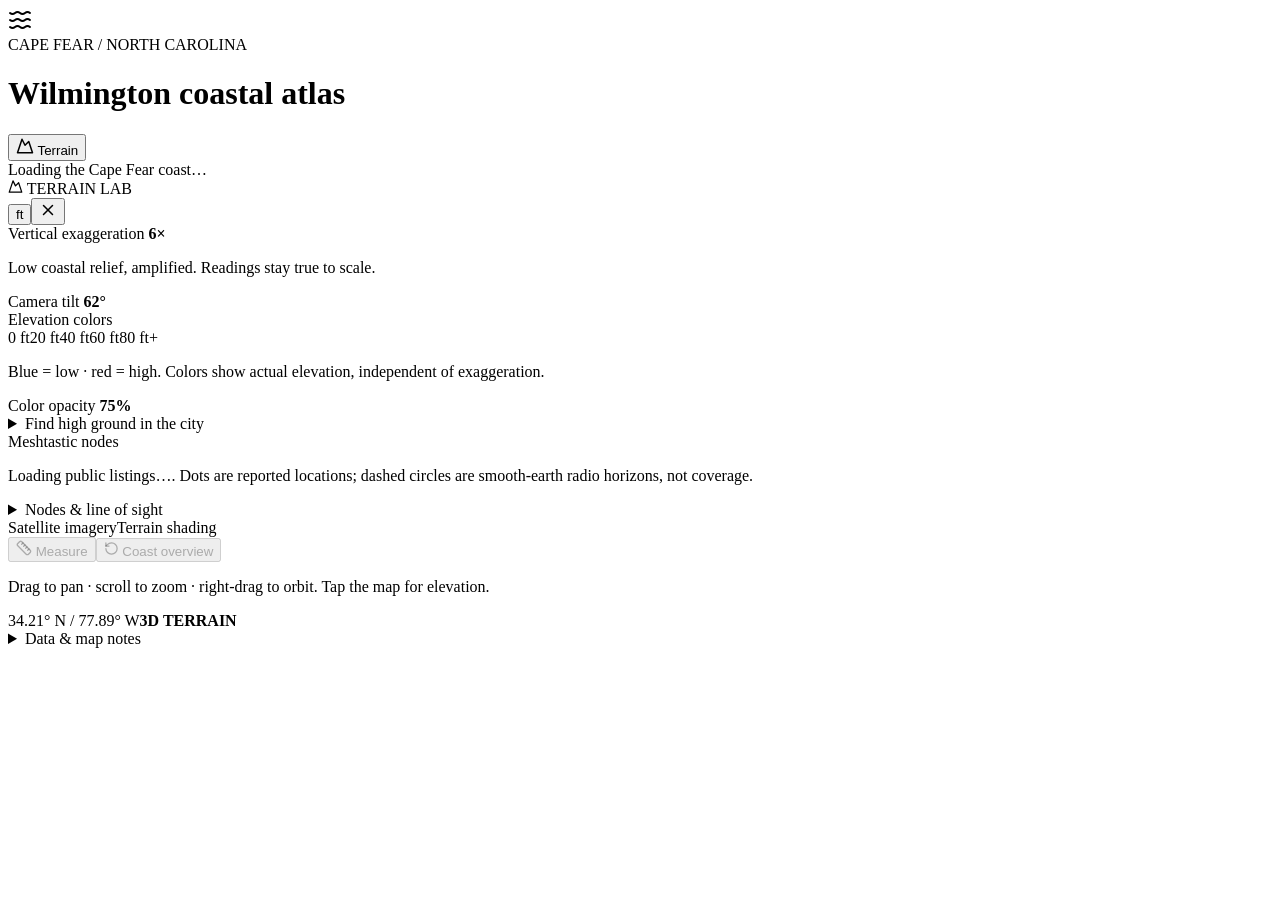
==== commit fc93a5f5: "Publish map without Explore panel and landmarks" ====
--- a/index.html
+++ b/index.html
@@ -1,2 +1,2 @@
-<!DOCTYPE html><html lang="en"><head><meta charSet="utf-8"/><meta name="viewport" content="width=device-width, initial-scale=1"/><link rel="stylesheet" href="/wilmington-map/_next/static/css/index.Dg3V3O6q.css" data-rsc-css-href="/wilmington-map/_next/static/css/index.Dg3V3O6q.css" data-precedence="vite-rsc/importer-resources"/><link rel="modulepreload" fetchPriority="low" href="/wilmington-map/_next/static/chunks/index-CHEZJzGy.js"/><script src="/wilmington-map/_next/static/chunks/rolldown-runtime-C60lm6uB.js" type="module" async=""></script><script src="/wilmington-map/_next/static/chunks/framework-D_rUT4EX.js" type="module" async=""></script><link rel="modulepreload" href="/wilmington-map/_next/static/chunks/layout-segment-context-DArhdWOg.js" crossorigin=""/><link rel="modulepreload" href="/wilmington-map/_next/static/chunks/page-CMP0t0Zo.js" crossorigin=""/><title>Wilmington · Coastal Atlas</title><meta name="description" content="Explore the Cape Fear coast in 3D with terrain, satellite imagery, landmark stories and elevation profiles."/><script>Object.assign(((self[Symbol.for("vinext.navigationRuntime")]??={bootstrap:{routeManifest:null},functions:{}}).bootstrap.rsc??={rsc:[]}),{params:{},nav:{"pathname":"/","searchParams":[]}})</script><link rel="modulepreload" href="/wilmington-map/_next/static/chunks/index-CHEZJzGy.js" />
-</head><body><main class="atlas "><div class="map-canvas" aria-label="Interactive 3D map of Wilmington, North Carolina"></div><header class="mast"><div class="brand-icon"><svg xmlns="http://www.w3.org/2000/svg" width="24" height="24" viewBox="0 0 24 24" fill="none" stroke="currentColor" stroke-width="2" stroke-linecap="round" stroke-linejoin="round" class="lucide lucide-waves-horizontal" aria-hidden="true"><path d="M2 12q2.5 2 5 0t5 0 5 0 5 0"></path><path d="M2 19q2.5 2 5 0t5 0 5 0 5 0"></path><path d="M2 5q2.5 2 5 0t5 0 5 0 5 0"></path></svg></div><div><span class="eyebrow">CAPE FEAR / NORTH CAROLINA</span><h1>Wilmington<span> coastal atlas</span></h1></div><nav class="panel-actions" aria-label="Map panels"><button class="panel-toggle" aria-expanded="true" aria-controls="explorer-panel"><svg xmlns="http://www.w3.org/2000/svg" width="18" height="18" viewBox="0 0 24 24" fill="none" stroke="currentColor" stroke-width="2" stroke-linecap="round" stroke-linejoin="round" class="lucide lucide-layers" aria-hidden="true"><path d="M12.83 2.18a2 2 0 0 0-1.66 0L2.6 6.08a1 1 0 0 0 0 1.83l8.58 3.91a2 2 0 0 0 1.66 0l8.58-3.9a1 1 0 0 0 0-1.83z"></path><path d="M2 12a1 1 0 0 0 .58.91l8.6 3.91a2 2 0 0 0 1.65 0l8.58-3.9A1 1 0 0 0 22 12"></path><path d="M2 17a1 1 0 0 0 .58.91l8.6 3.91a2 2 0 0 0 1.65 0l8.58-3.9A1 1 0 0 0 22 17"></path></svg> Explore</button><button class="panel-toggle" aria-expanded="true" aria-controls="terrain-panel"><svg xmlns="http://www.w3.org/2000/svg" width="18" height="18" viewBox="0 0 24 24" fill="none" stroke="currentColor" stroke-width="2" stroke-linecap="round" stroke-linejoin="round" class="lucide lucide-mountain" aria-hidden="true"><path d="m8 3 4 8 5-5 5 15H2L8 3z"></path></svg> Terrain</button><button class="panel-toggle hide-panels">Hide panels</button></nav></header><div class="loading" role="status">Loading the Cape Fear coast…</div><aside id="explorer-panel" class="explorer"><div class="section-title"><span class="eyebrow">01 / EXPLORE THE COAST</span><button class="icon-btn" aria-label="Hide explorer" title="Hide explorer"><svg xmlns="http://www.w3.org/2000/svg" width="18" height="18" viewBox="0 0 24 24" fill="none" stroke="currentColor" stroke-width="2" stroke-linecap="round" stroke-linejoin="round" class="lucide lucide-x" aria-hidden="true"><path d="M18 6 6 18"></path><path d="m6 6 12 12"></path></svg></button></div><div class="lead"><h2>River. City. Ocean.</h2><p>Seven places, one coastal landscape.</p></div><div class="places"><button class="place active"><span class="number">01</span><span><b>Downtown Riverwalk</b><small>River &amp; city</small></span><svg xmlns="http://www.w3.org/2000/svg" width="16" height="16" viewBox="0 0 24 24" fill="none" stroke="currentColor" stroke-width="2" stroke-linecap="round" stroke-linejoin="round" class="lucide lucide-chevron-right" aria-hidden="true"><path d="m9 18 6-6-6-6"></path></svg></button><button class="place "><span class="number">02</span><span><b>Battleship North Carolina</b><small>Living history</small></span><svg xmlns="http://www.w3.org/2000/svg" width="16" height="16" viewBox="0 0 24 24" fill="none" stroke="currentColor" stroke-width="2" stroke-linecap="round" stroke-linejoin="round" class="lucide lucide-chevron-right" aria-hidden="true"><path d="m9 18 6-6-6-6"></path></svg></button><button class="place "><span class="number">03</span><span><b>Airlie Gardens</b><small>Coastal nature</small></span><svg xmlns="http://www.w3.org/2000/svg" width="16" height="16" viewBox="0 0 24 24" fill="none" stroke="currentColor" stroke-width="2" stroke-linecap="round" stroke-linejoin="round" class="lucide lucide-chevron-right" aria-hidden="true"><path d="m9 18 6-6-6-6"></path></svg></button><button class="place "><span class="number">04</span><span><b>Wrightsville Beach</b><small>Barrier island</small></span><svg xmlns="http://www.w3.org/2000/svg" width="16" height="16" viewBox="0 0 24 24" fill="none" stroke="currentColor" stroke-width="2" stroke-linecap="round" stroke-linejoin="round" class="lucide lucide-chevron-right" aria-hidden="true"><path d="m9 18 6-6-6-6"></path></svg></button><button class="place "><span class="number">05</span><span><b>Masonboro Island</b><small>Wild coast</small></span><svg xmlns="http://www.w3.org/2000/svg" width="16" height="16" viewBox="0 0 24 24" fill="none" stroke="currentColor" stroke-width="2" stroke-linecap="round" stroke-linejoin="round" class="lucide lucide-chevron-right" aria-hidden="true"><path d="m9 18 6-6-6-6"></path></svg></button><button class="place "><span class="number">06</span><span><b>Carolina Beach State Park</b><small>Carnivorous plants</small></span><svg xmlns="http://www.w3.org/2000/svg" width="16" height="16" viewBox="0 0 24 24" fill="none" stroke="currentColor" stroke-width="2" stroke-linecap="round" stroke-linejoin="round" class="lucide lucide-chevron-right" aria-hidden="true"><path d="m9 18 6-6-6-6"></path></svg></button><button class="place "><span class="number">07</span><span><b>Fort Fisher</b><small>Coastal history</small></span><svg xmlns="http://www.w3.org/2000/svg" width="16" height="16" viewBox="0 0 24 24" fill="none" stroke="currentColor" stroke-width="2" stroke-linecap="round" stroke-linejoin="round" class="lucide lucide-chevron-right" aria-hidden="true"><path d="m9 18 6-6-6-6"></path></svg></button></div><div class="story"><span class="eyebrow">River &amp; city</span><p>Wilmington’s Riverwalk extends 1.75 miles along the historic Cape Fear waterfront. Follow the boundary between the city and its river.</p><a href="https://www.wilmingtonnc.gov/Connect-With-Us/Department-Directory/Parks-Recreation/Riverwalk" target="_blank" rel="noreferrer">Explore the source <svg xmlns="http://www.w3.org/2000/svg" width="14" height="14" viewBox="0 0 24 24" fill="none" stroke="currentColor" stroke-width="2" stroke-linecap="round" stroke-linejoin="round" class="lucide lucide-arrow-up-right" aria-hidden="true"><path d="M7 7h10v10"></path><path d="M7 17 17 7"></path></svg></a></div><button class="tour" disabled=""><svg xmlns="http://www.w3.org/2000/svg" width="16" height="16" viewBox="0 0 24 24" fill="none" stroke="currentColor" stroke-width="2" stroke-linecap="round" stroke-linejoin="round" class="lucide lucide-play" aria-hidden="true"><path d="M5 5a2 2 0 0 1 3.008-1.728l11.997 6.998a2 2 0 0 1 .003 3.458l-12 7A2 2 0 0 1 5 19z"></path></svg> <!-- -->Take a coastal tour<span>1<!-- --> / 7</span></button></aside><section id="terrain-panel" class="terrain-panel"><div class="section-title"><span class="eyebrow"><svg xmlns="http://www.w3.org/2000/svg" width="15" height="15" viewBox="0 0 24 24" fill="none" stroke="currentColor" stroke-width="2" stroke-linecap="round" stroke-linejoin="round" class="lucide lucide-mountain" aria-hidden="true"><path d="m8 3 4 8 5-5 5 15H2L8 3z"></path></svg> TERRAIN LAB</span><div class="panel-heading-actions"><button class="unit" aria-label="Toggle elevation units">ft</button><button class="icon-btn" aria-label="Hide terrain panel" title="Hide terrain panel"><svg xmlns="http://www.w3.org/2000/svg" width="18" height="18" viewBox="0 0 24 24" fill="none" stroke="currentColor" stroke-width="2" stroke-linecap="round" stroke-linejoin="round" class="lucide lucide-x" aria-hidden="true"><path d="M18 6 6 18"></path><path d="m6 6 12 12"></path></svg></button></div></div><label class="range-label" id="exag-label">Vertical exaggeration <b>6<!-- -->×</b></label><div data-orientation="horizontal" aria-labelledby="exag-label" id="base-ui-_R_6li_" role="group" data-slot="slider" class="data-horizontal:w-full data-vertical:h-full"><div data-orientation="horizontal" data-base-ui-slider-control="" class="data-vertical:min-h-40 relative flex w-full touch-none items-center select-none data-disabled:opacity-50 data-vertical:h-full data-vertical:w-auto data-vertical:flex-col"><div data-orientation="horizontal" style="position:relative" data-slot="slider-track" class="bg-muted rounded-full data-horizontal:h-1 data-horizontal:w-full data-vertical:h-full data-vertical:w-1 relative grow overflow-hidden select-none"><div data-orientation="horizontal" data-base-ui-slider-indicator="" style="visibility:hidden;position:relative;height:inherit;--start-position:0%;inset-inline-start:0;width:var(--start-position)" data-slot="slider-range" class="bg-primary select-none data-horizontal:h-full data-vertical:w-full"></div></div><div data-orientation="horizontal" data-index="0" id="base-ui-_R_d6li_" style="position:absolute;inset-inline-start:var(--position);top:50%;translate:-50% -50%;--position:0%;visibility:hidden" data-slot="slider-thumb" class="border-ring ring-ring/50 relative size-3 rounded-full border bg-white transition-[color,box-shadow] after:absolute after:-inset-2 hover:ring-3 focus-visible:ring-3 focus-visible:outline-hidden active:ring-3 block shrink-0 select-none disabled:pointer-events-none disabled:opacity-50"><input aria-labelledby="exag-label" aria-orientation="horizontal" aria-valuenow="6" id="base-ui-_R_d6liH2_" max="20" min="1" step="1" style="clip-path:inset(50%);overflow:hidden;white-space:nowrap;border:0;padding:0;width:100%;height:100%;margin:-1px;position:fixed;top:0;left:0" type="range" value="6"/><script>!function(){const t=document.currentScript?.parentElement;if(!t)return;const e=t.closest("[data-base-ui-slider-control]");if(!e)return;const r=e.querySelector("[data-base-ui-slider-indicator]"),i=e.getBoundingClientRect(),n="vertical"===e.getAttribute("data-orientation")?"height":"width",o=e.querySelectorAll('input[type="range"]'),l=o.length>1,s=o.length-1;let a=null,u=null;for(let t=0;t<o.length;t+=1){const e=o[t],y=parseFloat(e.getAttribute("value")??"");if(Number.isNaN(y))return;const c=e.parentElement;if(!c)return;const p=parseFloat(e.getAttribute("max")??"100"),g=parseFloat(e.getAttribute("min")??"0"),b=c?.getBoundingClientRect(),d=i[n]-b[n],m=100*(y-g)/(p-g),v=(b[n]/2+d*m/100)/i[n]*100;c.style.setProperty("--position",`${v}%`),Number.isFinite(v)&&(c.style.removeProperty("visibility"),r&&(0===t?(a=v,r.style.setProperty("--start-position",`${v}%`),l||r.style.removeProperty("visibility")):t===s&&(u=v-(a??0),r.style.setProperty("--end-position",`${v}%`),r.style.setProperty("--relative-size",`${u}%`),r.style.removeProperty("visibility"))))}}();</script></div></div></div><p class="hint">Low coastal relief, amplified. Readings stay true to scale.</p><label class="range-label" id="pitch-label">Camera tilt <b>62<!-- -->°</b></label><div data-orientation="horizontal" aria-labelledby="pitch-label" id="base-ui-_R_cli_" role="group" data-slot="slider" class="data-horizontal:w-full data-vertical:h-full"><div data-orientation="horizontal" data-base-ui-slider-control="" class="data-vertical:min-h-40 relative flex w-full touch-none items-center select-none data-disabled:opacity-50 data-vertical:h-full data-vertical:w-auto data-vertical:flex-col"><div data-orientation="horizontal" style="position:relative" data-slot="slider-track" class="bg-muted rounded-full data-horizontal:h-1 data-horizontal:w-full data-vertical:h-full data-vertical:w-1 relative grow overflow-hidden select-none"><div data-orientation="horizontal" data-base-ui-slider-indicator="" style="visibility:hidden;position:relative;height:inherit;--start-position:0%;inset-inline-start:0;width:var(--start-position)" data-slot="slider-range" class="bg-primary select-none data-horizontal:h-full data-vertical:w-full"></div></div><div data-orientation="horizontal" data-index="0" id="base-ui-_R_dcli_" style="position:absolute;inset-inline-start:var(--position);top:50%;translate:-50% -50%;--position:0%;visibility:hidden" data-slot="slider-thumb" class="border-ring ring-ring/50 relative size-3 rounded-full border bg-white transition-[color,box-shadow] after:absolute after:-inset-2 hover:ring-3 focus-visible:ring-3 focus-visible:outline-hidden active:ring-3 block shrink-0 select-none disabled:pointer-events-none disabled:opacity-50"><input aria-labelledby="pitch-label" aria-orientation="horizontal" aria-valuenow="62" id="base-ui-_R_dcliH2_" max="80" min="0" step="1" style="clip-path:inset(50%);overflow:hidden;white-space:nowrap;border:0;padding:0;width:100%;height:100%;margin:-1px;position:fixed;top:0;left:0" type="range" value="62"/><script>!function(){const t=document.currentScript?.parentElement;if(!t)return;const e=t.closest("[data-base-ui-slider-control]");if(!e)return;const r=e.querySelector("[data-base-ui-slider-indicator]"),i=e.getBoundingClientRect(),n="vertical"===e.getAttribute("data-orientation")?"height":"width",o=e.querySelectorAll('input[type="range"]'),l=o.length>1,s=o.length-1;let a=null,u=null;for(let t=0;t<o.length;t+=1){const e=o[t],y=parseFloat(e.getAttribute("value")??"");if(Number.isNaN(y))return;const c=e.parentElement;if(!c)return;const p=parseFloat(e.getAttribute("max")??"100"),g=parseFloat(e.getAttribute("min")??"0"),b=c?.getBoundingClientRect(),d=i[n]-b[n],m=100*(y-g)/(p-g),v=(b[n]/2+d*m/100)/i[n]*100;c.style.setProperty("--position",`${v}%`),Number.isFinite(v)&&(c.style.removeProperty("visibility"),r&&(0===t?(a=v,r.style.setProperty("--start-position",`${v}%`),l||r.style.removeProperty("visibility")):t===s&&(u=v-(a??0),r.style.setProperty("--end-position",`${v}%`),r.style.setProperty("--relative-size",`${u}%`),r.style.removeProperty("visibility"))))}}();</script></div></div></div><div class="elevation-controls"><label class="elevation-toggle">Elevation colors<span data-checked="" role="switch" tabindex="0" id="base-ui-_R_9eli_" aria-checked="true" data-slot="switch" data-size="default" aria-label="Elevation colors" class="peer group/switch relative inline-flex shrink-0 items-center rounded-full border border-transparent transition-all outline-none group-has-[:focus-visible]/field-label:border-transparent group-has-[:focus-visible]/field-label:ring-0 after:absolute after:-inset-x-3 after:-inset-y-2 focus-visible:border-ring focus-visible:ring-3 focus-visible:ring-ring/50 aria-invalid:border-destructive aria-invalid:ring-3 aria-invalid:ring-destructive/20 data-[size=default]:h-[18.4px] data-[size=default]:w-[32px] data-[size=sm]:h-[14px] data-[size=sm]:w-[24px] dark:aria-invalid:border-destructive/50 dark:aria-invalid:ring-destructive/40 data-checked:bg-primary data-unchecked:bg-input dark:data-unchecked:bg-input/80 data-disabled:cursor-not-allowed data-disabled:opacity-50"><span data-checked="" data-slot="switch-thumb" class="pointer-events-none block rounded-full bg-background ring-0 transition-transform group-data-[size=default]/switch:size-4 group-data-[size=sm]/switch:size-3 group-data-[size=default]/switch:data-checked:translate-x-[calc(100%-2px)] group-data-[size=sm]/switch:data-checked:translate-x-[calc(100%-2px)] dark:data-checked:bg-primary-foreground group-data-[size=default]/switch:data-unchecked:translate-x-0 group-data-[size=sm]/switch:data-unchecked:translate-x-0 dark:data-unchecked:bg-foreground"></span></span><input id="base-ui-_R_9eliH1_" style="clip-path:inset(50%);overflow:hidden;white-space:nowrap;border:0;padding:0;width:1px;height:1px;margin:-1px;position:fixed;top:0;left:0" tabindex="-1" type="checkbox" aria-hidden="true" checked=""/></label><div class="elevation-gradient" aria-label="Elevation color scale: blue is low, red is high"></div><div class="elevation-ticks"><span>0 ft</span><span>20 ft</span><span>40 ft</span><span>60 ft</span><span>80 ft<!-- -->+</span></div><p class="hint">Blue = low · red = high. Colors show actual elevation, independent of exaggeration.</p><label id="opacity-label" class="range-label">Color opacity <b>75<!-- -->%</b></label><div data-orientation="horizontal" aria-labelledby="opacity-label" id="base-ui-_R_meli_" role="group" data-slot="slider" class="data-horizontal:w-full data-vertical:h-full"><div data-orientation="horizontal" data-base-ui-slider-control="" class="data-vertical:min-h-40 relative flex w-full touch-none items-center select-none data-disabled:opacity-50 data-vertical:h-full data-vertical:w-auto data-vertical:flex-col"><div data-orientation="horizontal" style="position:relative" data-slot="slider-track" class="bg-muted rounded-full data-horizontal:h-1 data-horizontal:w-full data-vertical:h-full data-vertical:w-1 relative grow overflow-hidden select-none"><div data-orientation="horizontal" data-base-ui-slider-indicator="" style="visibility:hidden;position:relative;height:inherit;--start-position:0%;inset-inline-start:0;width:var(--start-position)" data-slot="slider-range" class="bg-primary select-none data-horizontal:h-full data-vertical:w-full"></div></div><div data-orientation="horizontal" data-index="0" id="base-ui-_R_dmeli_" style="position:absolute;inset-inline-start:var(--position);top:50%;translate:-50% -50%;--position:0%;visibility:hidden" data-slot="slider-thumb" class="border-ring ring-ring/50 relative size-3 rounded-full border bg-white transition-[color,box-shadow] after:absolute after:-inset-2 hover:ring-3 focus-visible:ring-3 focus-visible:outline-hidden active:ring-3 block shrink-0 select-none disabled:pointer-events-none disabled:opacity-50"><input aria-labelledby="opacity-label" aria-orientation="horizontal" aria-valuenow="75" id="base-ui-_R_dmeliH2_" max="100" min="10" step="1" style="clip-path:inset(50%);overflow:hidden;white-space:nowrap;border:0;padding:0;width:100%;height:100%;margin:-1px;position:fixed;top:0;left:0" type="range" value="75"/><script>!function(){const t=document.currentScript?.parentElement;if(!t)return;const e=t.closest("[data-base-ui-slider-control]");if(!e)return;const r=e.querySelector("[data-base-ui-slider-indicator]"),i=e.getBoundingClientRect(),n="vertical"===e.getAttribute("data-orientation")?"height":"width",o=e.querySelectorAll('input[type="range"]'),l=o.length>1,s=o.length-1;let a=null,u=null;for(let t=0;t<o.length;t+=1){const e=o[t],y=parseFloat(e.getAttribute("value")??"");if(Number.isNaN(y))return;const c=e.parentElement;if(!c)return;const p=parseFloat(e.getAttribute("max")??"100"),g=parseFloat(e.getAttribute("min")??"0"),b=c?.getBoundingClientRect(),d=i[n]-b[n],m=100*(y-g)/(p-g),v=(b[n]/2+d*m/100)/i[n]*100;c.style.setProperty("--position",`${v}%`),Number.isFinite(v)&&(c.style.removeProperty("visibility"),r&&(0===t?(a=v,r.style.setProperty("--start-position",`${v}%`),l||r.style.removeProperty("visibility")):t===s&&(u=v-(a??0),r.style.setProperty("--end-position",`${v}%`),r.style.setProperty("--relative-size",`${u}%`),r.style.removeProperty("visibility"))))}}();</script></div></div></div><details class="high-ground"><summary>Find high ground in the city</summary><p>Highest sampled candidates, spaced at least 500 m apart. Click to fly there.</p><small>~32 m terrain grid. These are candidate high spots, not verified summits. White dashed line: city limits. Colors also extend outside the city.</small></details></div><div class="mesh-controls"><label class="elevation-toggle">Meshtastic nodes<span data-checked="" role="switch" tabindex="0" id="base-ui-_R_9gli_" aria-checked="true" data-slot="switch" data-size="default" aria-label="Meshtastic nodes" class="peer group/switch relative inline-flex shrink-0 items-center rounded-full border border-transparent transition-all outline-none group-has-[:focus-visible]/field-label:border-transparent group-has-[:focus-visible]/field-label:ring-0 after:absolute after:-inset-x-3 after:-inset-y-2 focus-visible:border-ring focus-visible:ring-3 focus-visible:ring-ring/50 aria-invalid:border-destructive aria-invalid:ring-3 aria-invalid:ring-destructive/20 data-[size=default]:h-[18.4px] data-[size=default]:w-[32px] data-[size=sm]:h-[14px] data-[size=sm]:w-[24px] dark:aria-invalid:border-destructive/50 dark:aria-invalid:ring-destructive/40 data-checked:bg-primary data-unchecked:bg-input dark:data-unchecked:bg-input/80 data-disabled:cursor-not-allowed data-disabled:opacity-50"><span data-checked="" data-slot="switch-thumb" class="pointer-events-none block rounded-full bg-background ring-0 transition-transform group-data-[size=default]/switch:size-4 group-data-[size=sm]/switch:size-3 group-data-[size=default]/switch:data-checked:translate-x-[calc(100%-2px)] group-data-[size=sm]/switch:data-checked:translate-x-[calc(100%-2px)] dark:data-checked:bg-primary-foreground group-data-[size=default]/switch:data-unchecked:translate-x-0 group-data-[size=sm]/switch:data-unchecked:translate-x-0 dark:data-unchecked:bg-foreground"></span></span><input id="base-ui-_R_9gliH1_" style="clip-path:inset(50%);overflow:hidden;white-space:nowrap;border:0;padding:0;width:1px;height:1px;margin:-1px;position:fixed;top:0;left:0" tabindex="-1" type="checkbox" aria-hidden="true" checked=""/></label><p class="hint">Loading public listings…<!-- -->. Dots are reported locations; dashed circles are smooth-earth radio horizons, not coverage.</p><details class="high-ground"><summary>Nodes &amp; line of sight</summary><label class="elevation-toggle los-elevation-toggle">All node ranges<span data-unchecked="" role="switch" tabindex="0" id="base-ui-_R_11agli_" aria-checked="false" data-slot="switch" data-size="default" aria-label="All node ranges" class="peer group/switch relative inline-flex shrink-0 items-center rounded-full border border-transparent transition-all outline-none group-has-[:focus-visible]/field-label:border-transparent group-has-[:focus-visible]/field-label:ring-0 after:absolute after:-inset-x-3 after:-inset-y-2 focus-visible:border-ring focus-visible:ring-3 focus-visible:ring-ring/50 aria-invalid:border-destructive aria-invalid:ring-3 aria-invalid:ring-destructive/20 data-[size=default]:h-[18.4px] data-[size=default]:w-[32px] data-[size=sm]:h-[14px] data-[size=sm]:w-[24px] dark:aria-invalid:border-destructive/50 dark:aria-invalid:ring-destructive/40 data-checked:bg-primary data-unchecked:bg-input dark:data-unchecked:bg-input/80 data-disabled:cursor-not-allowed data-disabled:opacity-50"><span data-unchecked="" data-slot="switch-thumb" class="pointer-events-none block rounded-full bg-background ring-0 transition-transform group-data-[size=default]/switch:size-4 group-data-[size=sm]/switch:size-3 group-data-[size=default]/switch:data-checked:translate-x-[calc(100%-2px)] group-data-[size=sm]/switch:data-checked:translate-x-[calc(100%-2px)] dark:data-checked:bg-primary-foreground group-data-[size=default]/switch:data-unchecked:translate-x-0 group-data-[size=sm]/switch:data-unchecked:translate-x-0 dark:data-unchecked:bg-foreground"></span></span><input id="base-ui-_R_11agliH1_" style="clip-path:inset(50%);overflow:hidden;white-space:nowrap;border:0;padding:0;width:1px;height:1px;margin:-1px;position:fixed;top:0;left:0" tabindex="-1" type="checkbox" aria-hidden="true"/></label><p class="hint">0 of 0 ranges enabled. Use each node’s switch and color below. Enabled ranges calculate automatically.</p><div class="los-appearance"><label class="elevation-toggle">Selected node color<input type="color" aria-label="Selected node range color" disabled="" value="#00e5ff"/></label><label class="range-label" id="los-opacity">Range opacity <b>60<!-- -->%</b></label><div data-orientation="horizontal" aria-labelledby="los-opacity" id="base-ui-_R_1iagli_" role="group" data-slot="slider" class="data-horizontal:w-full data-vertical:h-full"><div data-orientation="horizontal" data-base-ui-slider-control="" class="data-vertical:min-h-40 relative flex w-full touch-none items-center select-none data-disabled:opacity-50 data-vertical:h-full data-vertical:w-auto data-vertical:flex-col"><div data-orientation="horizontal" style="position:relative" data-slot="slider-track" class="bg-muted rounded-full data-horizontal:h-1 data-horizontal:w-full data-vertical:h-full data-vertical:w-1 relative grow overflow-hidden select-none"><div data-orientation="horizontal" data-base-ui-slider-indicator="" style="visibility:hidden;position:relative;height:inherit;--start-position:0%;inset-inline-start:0;width:var(--start-position)" data-slot="slider-range" class="bg-primary select-none data-horizontal:h-full data-vertical:w-full"></div></div><div data-orientation="horizontal" data-index="0" id="base-ui-_R_1liagli_" style="position:absolute;inset-inline-start:var(--position);top:50%;translate:-50% -50%;--position:0%;visibility:hidden" data-slot="slider-thumb" class="border-ring ring-ring/50 relative size-3 rounded-full border bg-white transition-[color,box-shadow] after:absolute after:-inset-2 hover:ring-3 focus-visible:ring-3 focus-visible:outline-hidden active:ring-3 block shrink-0 select-none disabled:pointer-events-none disabled:opacity-50"><input aria-labelledby="los-opacity" aria-orientation="horizontal" aria-valuenow="60" id="base-ui-_R_1liagliH2_" max="90" min="15" step="5" style="clip-path:inset(50%);overflow:hidden;white-space:nowrap;border:0;padding:0;width:100%;height:100%;margin:-1px;position:fixed;top:0;left:0" type="range" value="60"/><script>!function(){const t=document.currentScript?.parentElement;if(!t)return;const e=t.closest("[data-base-ui-slider-control]");if(!e)return;const r=e.querySelector("[data-base-ui-slider-indicator]"),i=e.getBoundingClientRect(),n="vertical"===e.getAttribute("data-orientation")?"height":"width",o=e.querySelectorAll('input[type="range"]'),l=o.length>1,s=o.length-1;let a=null,u=null;for(let t=0;t<o.length;t+=1){const e=o[t],y=parseFloat(e.getAttribute("value")??"");if(Number.isNaN(y))return;const c=e.parentElement;if(!c)return;const p=parseFloat(e.getAttribute("max")??"100"),g=parseFloat(e.getAttribute("min")??"0"),b=c?.getBoundingClientRect(),d=i[n]-b[n],m=100*(y-g)/(p-g),v=(b[n]/2+d*m/100)/i[n]*100;c.style.setProperty("--position",`${v}%`),Number.isFinite(v)&&(c.style.removeProperty("visibility"),r&&(0===t?(a=v,r.style.setProperty("--start-position",`${v}%`),l||r.style.removeProperty("visibility")):t===s&&(u=v-(a??0),r.style.setProperty("--end-position",`${v}%`),r.style.setProperty("--relative-size",`${u}%`),r.style.removeProperty("visibility"))))}}();</script></div></div></div><label class="elevation-toggle los-elevation-toggle">Elevation colors<span data-checked="" role="switch" tabindex="0" id="base-ui-_R_a2agli_" aria-checked="true" data-slot="switch" data-size="default" aria-label="Elevation colors while viewing line of sight" class="peer group/switch relative inline-flex shrink-0 items-center rounded-full border border-transparent transition-all outline-none group-has-[:focus-visible]/field-label:border-transparent group-has-[:focus-visible]/field-label:ring-0 after:absolute after:-inset-x-3 after:-inset-y-2 focus-visible:border-ring focus-visible:ring-3 focus-visible:ring-ring/50 aria-invalid:border-destructive aria-invalid:ring-3 aria-invalid:ring-destructive/20 data-[size=default]:h-[18.4px] data-[size=default]:w-[32px] data-[size=sm]:h-[14px] data-[size=sm]:w-[24px] dark:aria-invalid:border-destructive/50 dark:aria-invalid:ring-destructive/40 data-checked:bg-primary data-unchecked:bg-input dark:data-unchecked:bg-input/80 data-disabled:cursor-not-allowed data-disabled:opacity-50"><span data-checked="" data-slot="switch-thumb" class="pointer-events-none block rounded-full bg-background ring-0 transition-transform group-data-[size=default]/switch:size-4 group-data-[size=sm]/switch:size-3 group-data-[size=default]/switch:data-checked:translate-x-[calc(100%-2px)] group-data-[size=sm]/switch:data-checked:translate-x-[calc(100%-2px)] dark:data-checked:bg-primary-foreground group-data-[size=default]/switch:data-unchecked:translate-x-0 group-data-[size=sm]/switch:data-unchecked:translate-x-0 dark:data-unchecked:bg-foreground"></span></span><input id="base-ui-_R_a2agliH1_" style="clip-path:inset(50%);overflow:hidden;white-space:nowrap;border:0;padding:0;width:1px;height:1px;margin:-1px;position:fixed;top:0;left:0" tabindex="-1" type="checkbox" aria-hidden="true" checked=""/></label><p class="hint">Turn elevation colors off for a clearer view of the range overlay. Your terrain stays 3D.</p></div><button class="mesh-calculate" disabled="" aria-pressed="false">Add a planned node</button><p>Snapshot <!-- -->…<!-- --> · <a href="https://ncmesh.net/map/" target="_blank" rel="noreferrer">NC Mesh source ↗</a>. Not a complete or live node inventory.</p><div class="mesh-list"></div><label class="range-label" id="mesh-tx">Assumed node height<!-- --> <b>10<!-- --> m / <!-- -->33<!-- --> ft</b></label><div data-orientation="horizontal" aria-labelledby="mesh-tx" id="base-ui-_R_6agli_" role="group" data-slot="slider" class="data-horizontal:w-full data-vertical:h-full"><div data-orientation="horizontal" data-base-ui-slider-control="" class="data-vertical:min-h-40 relative flex w-full touch-none items-center select-none data-disabled:opacity-50 data-vertical:h-full data-vertical:w-auto data-vertical:flex-col"><div data-orientation="horizontal" style="position:relative" data-slot="slider-track" class="bg-muted rounded-full data-horizontal:h-1 data-horizontal:w-full data-vertical:h-full data-vertical:w-1 relative grow overflow-hidden select-none"><div data-orientation="horizontal" data-base-ui-slider-indicator="" style="visibility:hidden;position:relative;height:inherit;--start-position:0%;inset-inline-start:0;width:var(--start-position)" data-slot="slider-range" class="bg-primary select-none data-horizontal:h-full data-vertical:w-full"></div></div><div data-orientation="horizontal" data-index="0" id="base-ui-_R_6magli_" style="position:absolute;inset-inline-start:var(--position);top:50%;translate:-50% -50%;--position:0%;visibility:hidden" data-slot="slider-thumb" class="border-ring ring-ring/50 relative size-3 rounded-full border bg-white transition-[color,box-shadow] after:absolute after:-inset-2 hover:ring-3 focus-visible:ring-3 focus-visible:outline-hidden active:ring-3 block shrink-0 select-none disabled:pointer-events-none disabled:opacity-50"><input aria-labelledby="mesh-tx" aria-orientation="horizontal" aria-valuenow="10" id="base-ui-_R_6magliH2_" max="100" min="1" step="1" style="clip-path:inset(50%);overflow:hidden;white-space:nowrap;border:0;padding:0;width:100%;height:100%;margin:-1px;position:fixed;top:0;left:0" type="range" value="10"/><script>!function(){const t=document.currentScript?.parentElement;if(!t)return;const e=t.closest("[data-base-ui-slider-control]");if(!e)return;const r=e.querySelector("[data-base-ui-slider-indicator]"),i=e.getBoundingClientRect(),n="vertical"===e.getAttribute("data-orientation")?"height":"width",o=e.querySelectorAll('input[type="range"]'),l=o.length>1,s=o.length-1;let a=null,u=null;for(let t=0;t<o.length;t+=1){const e=o[t],y=parseFloat(e.getAttribute("value")??"");if(Number.isNaN(y))return;const c=e.parentElement;if(!c)return;const p=parseFloat(e.getAttribute("max")??"100"),g=parseFloat(e.getAttribute("min")??"0"),b=c?.getBoundingClientRect(),d=i[n]-b[n],m=100*(y-g)/(p-g),v=(b[n]/2+d*m/100)/i[n]*100;c.style.setProperty("--position",`${v}%`),Number.isFinite(v)&&(c.style.removeProperty("visibility"),r&&(0===t?(a=v,r.style.setProperty("--start-position",`${v}%`),l||r.style.removeProperty("visibility")):t===s&&(u=v-(a??0),r.style.setProperty("--end-position",`${v}%`),r.style.setProperty("--relative-size",`${u}%`),r.style.removeProperty("visibility"))))}}();</script></div></div></div><label class="range-label" id="mesh-rx">Receiver height <b>1.5<!-- --> m</b></label><div data-orientation="horizontal" aria-labelledby="mesh-rx" id="base-ui-_R_7agli_" role="group" data-slot="slider" class="data-horizontal:w-full data-vertical:h-full"><div data-orientation="horizontal" data-base-ui-slider-control="" class="data-vertical:min-h-40 relative flex w-full touch-none items-center select-none data-disabled:opacity-50 data-vertical:h-full data-vertical:w-auto data-vertical:flex-col"><div data-orientation="horizontal" style="position:relative" data-slot="slider-track" class="bg-muted rounded-full data-horizontal:h-1 data-horizontal:w-full data-vertical:h-full data-vertical:w-1 relative grow overflow-hidden select-none"><div data-orientation="horizontal" data-base-ui-slider-indicator="" style="visibility:hidden;position:relative;height:inherit;--start-position:0%;inset-inline-start:0;width:var(--start-position)" data-slot="slider-range" class="bg-primary select-none data-horizontal:h-full data-vertical:w-full"></div></div><div data-orientation="horizontal" data-index="0" id="base-ui-_R_6nagli_" style="position:absolute;inset-inline-start:var(--position);top:50%;translate:-50% -50%;--position:0%;visibility:hidden" data-slot="slider-thumb" class="border-ring ring-ring/50 relative size-3 rounded-full border bg-white transition-[color,box-shadow] after:absolute after:-inset-2 hover:ring-3 focus-visible:ring-3 focus-visible:outline-hidden active:ring-3 block shrink-0 select-none disabled:pointer-events-none disabled:opacity-50"><input aria-labelledby="mesh-rx" aria-orientation="horizontal" aria-valuenow="1.5" id="base-ui-_R_6nagliH2_" max="20" min="1" step="0.5" style="clip-path:inset(50%);overflow:hidden;white-space:nowrap;border:0;padding:0;width:100%;height:100%;margin:-1px;position:fixed;top:0;left:0" type="range" value="1.5"/><script>!function(){const t=document.currentScript?.parentElement;if(!t)return;const e=t.closest("[data-base-ui-slider-control]");if(!e)return;const r=e.querySelector("[data-base-ui-slider-indicator]"),i=e.getBoundingClientRect(),n="vertical"===e.getAttribute("data-orientation")?"height":"width",o=e.querySelectorAll('input[type="range"]'),l=o.length>1,s=o.length-1;let a=null,u=null;for(let t=0;t<o.length;t+=1){const e=o[t],y=parseFloat(e.getAttribute("value")??"");if(Number.isNaN(y))return;const c=e.parentElement;if(!c)return;const p=parseFloat(e.getAttribute("max")??"100"),g=parseFloat(e.getAttribute("min")??"0"),b=c?.getBoundingClientRect(),d=i[n]-b[n],m=100*(y-g)/(p-g),v=(b[n]/2+d*m/100)/i[n]*100;c.style.setProperty("--position",`${v}%`),Number.isFinite(v)&&(c.style.removeProperty("visibility"),r&&(0===t?(a=v,r.style.setProperty("--start-position",`${v}%`),l||r.style.removeProperty("visibility")):t===s&&(u=v-(a??0),r.style.setProperty("--end-position",`${v}%`),r.style.setProperty("--relative-size",`${u}%`),r.style.removeProperty("visibility"))))}}();</script></div></div></div><p>Heights above local ground. Planned nodes keep individual heights; the assumed height applies to public nodes. Receiver height applies to every range. Ideal horizon: ≈ <!-- -->11.2<!-- --> mi / <!-- -->18.1<!-- --> km.</p><button class="mesh-calculate" disabled="">Enable a node range to calculate</button><p role="status"></p><small>Terrain estimate: 5° rays, 200 m steps, 20 km radius, ~32 m terrain data, Earth curvature with 4/3 effective radius. Visibility cells can be separated by terrain shadows. Approximate node positions and unknown antenna heights make this exploratory only. Trees, buildings, Fresnel clearance, antenna gain, radio settings and interference are not modeled. No measured link or guaranteed range is implied.</small><p><a href="https://meshtastic.org/docs/configuration/module/mqtt/" target="_blank" rel="noreferrer">Public map reporting</a> · <a href="https://www.itu.int/dms_pub/itu-r/opb/hdb/R-HDB-54-2009-OAS-PDF-E.pdf" target="_blank" rel="noreferrer">Propagation assumptions (ITU)</a></p></details></div><div class="switches"><label>Satellite imagery<span data-unchecked="" role="switch" tabindex="0" id="base-ui-_R_9ili_" aria-checked="false" data-slot="switch" data-size="default" aria-label="Satellite imagery" class="peer group/switch relative inline-flex shrink-0 items-center rounded-full border border-transparent transition-all outline-none group-has-[:focus-visible]/field-label:border-transparent group-has-[:focus-visible]/field-label:ring-0 after:absolute after:-inset-x-3 after:-inset-y-2 focus-visible:border-ring focus-visible:ring-3 focus-visible:ring-ring/50 aria-invalid:border-destructive aria-invalid:ring-3 aria-invalid:ring-destructive/20 data-[size=default]:h-[18.4px] data-[size=default]:w-[32px] data-[size=sm]:h-[14px] data-[size=sm]:w-[24px] dark:aria-invalid:border-destructive/50 dark:aria-invalid:ring-destructive/40 data-checked:bg-primary data-unchecked:bg-input dark:data-unchecked:bg-input/80 data-disabled:cursor-not-allowed data-disabled:opacity-50"><span data-unchecked="" data-slot="switch-thumb" class="pointer-events-none block rounded-full bg-background ring-0 transition-transform group-data-[size=default]/switch:size-4 group-data-[size=sm]/switch:size-3 group-data-[size=default]/switch:data-checked:translate-x-[calc(100%-2px)] group-data-[size=sm]/switch:data-checked:translate-x-[calc(100%-2px)] dark:data-checked:bg-primary-foreground group-data-[size=default]/switch:data-unchecked:translate-x-0 group-data-[size=sm]/switch:data-unchecked:translate-x-0 dark:data-unchecked:bg-foreground"></span></span><input id="base-ui-_R_9iliH1_" style="clip-path:inset(50%);overflow:hidden;white-space:nowrap;border:0;padding:0;width:1px;height:1px;margin:-1px;position:fixed;top:0;left:0" tabindex="-1" type="checkbox" aria-hidden="true"/></label><label>Terrain shading<span data-checked="" role="switch" tabindex="0" id="base-ui-_R_aili_" aria-checked="true" data-slot="switch" data-size="default" aria-label="Terrain shading" class="peer group/switch relative inline-flex shrink-0 items-center rounded-full border border-transparent transition-all outline-none group-has-[:focus-visible]/field-label:border-transparent group-has-[:focus-visible]/field-label:ring-0 after:absolute after:-inset-x-3 after:-inset-y-2 focus-visible:border-ring focus-visible:ring-3 focus-visible:ring-ring/50 aria-invalid:border-destructive aria-invalid:ring-3 aria-invalid:ring-destructive/20 data-[size=default]:h-[18.4px] data-[size=default]:w-[32px] data-[size=sm]:h-[14px] data-[size=sm]:w-[24px] dark:aria-invalid:border-destructive/50 dark:aria-invalid:ring-destructive/40 data-checked:bg-primary data-unchecked:bg-input dark:data-unchecked:bg-input/80 data-disabled:cursor-not-allowed data-disabled:opacity-50"><span data-checked="" data-slot="switch-thumb" class="pointer-events-none block rounded-full bg-background ring-0 transition-transform group-data-[size=default]/switch:size-4 group-data-[size=sm]/switch:size-3 group-data-[size=default]/switch:data-checked:translate-x-[calc(100%-2px)] group-data-[size=sm]/switch:data-checked:translate-x-[calc(100%-2px)] dark:data-checked:bg-primary-foreground group-data-[size=default]/switch:data-unchecked:translate-x-0 group-data-[size=sm]/switch:data-unchecked:translate-x-0 dark:data-unchecked:bg-foreground"></span></span><input id="base-ui-_R_ailiH1_" style="clip-path:inset(50%);overflow:hidden;white-space:nowrap;border:0;padding:0;width:1px;height:1px;margin:-1px;position:fixed;top:0;left:0" tabindex="-1" type="checkbox" aria-hidden="true" checked=""/></label><label>Landmark pins<span data-checked="" role="switch" tabindex="0" id="base-ui-_R_bili_" aria-checked="true" data-slot="switch" data-size="default" aria-label="Landmark pins" class="peer group/switch relative inline-flex shrink-0 items-center rounded-full border border-transparent transition-all outline-none group-has-[:focus-visible]/field-label:border-transparent group-has-[:focus-visible]/field-label:ring-0 after:absolute after:-inset-x-3 after:-inset-y-2 focus-visible:border-ring focus-visible:ring-3 focus-visible:ring-ring/50 aria-invalid:border-destructive aria-invalid:ring-3 aria-invalid:ring-destructive/20 data-[size=default]:h-[18.4px] data-[size=default]:w-[32px] data-[size=sm]:h-[14px] data-[size=sm]:w-[24px] dark:aria-invalid:border-destructive/50 dark:aria-invalid:ring-destructive/40 data-checked:bg-primary data-unchecked:bg-input dark:data-unchecked:bg-input/80 data-disabled:cursor-not-allowed data-disabled:opacity-50"><span data-checked="" data-slot="switch-thumb" class="pointer-events-none block rounded-full bg-background ring-0 transition-transform group-data-[size=default]/switch:size-4 group-data-[size=sm]/switch:size-3 group-data-[size=default]/switch:data-checked:translate-x-[calc(100%-2px)] group-data-[size=sm]/switch:data-checked:translate-x-[calc(100%-2px)] dark:data-checked:bg-primary-foreground group-data-[size=default]/switch:data-unchecked:translate-x-0 group-data-[size=sm]/switch:data-unchecked:translate-x-0 dark:data-unchecked:bg-foreground"></span></span><input id="base-ui-_R_biliH1_" style="clip-path:inset(50%);overflow:hidden;white-space:nowrap;border:0;padding:0;width:1px;height:1px;margin:-1px;position:fixed;top:0;left:0" tabindex="-1" type="checkbox" aria-hidden="true" checked=""/></label></div><div class="tools"><button disabled="" aria-pressed="false" class=""><svg xmlns="http://www.w3.org/2000/svg" width="16" height="16" viewBox="0 0 24 24" fill="none" stroke="currentColor" stroke-width="2" stroke-linecap="round" stroke-linejoin="round" class="lucide lucide-ruler" aria-hidden="true"><path d="M21.3 15.3a2.4 2.4 0 0 1 0 3.4l-2.6 2.6a2.4 2.4 0 0 1-3.4 0L2.7 8.7a2.41 2.41 0 0 1 0-3.4l2.6-2.6a2.41 2.41 0 0 1 3.4 0Z"></path><path d="m14.5 12.5 2-2"></path><path d="m11.5 9.5 2-2"></path><path d="m8.5 6.5 2-2"></path><path d="m17.5 15.5 2-2"></path></svg> Measure</button><button disabled=""><svg xmlns="http://www.w3.org/2000/svg" width="15" height="15" viewBox="0 0 24 24" fill="none" stroke="currentColor" stroke-width="2" stroke-linecap="round" stroke-linejoin="round" class="lucide lucide-rotate-ccw" aria-hidden="true"><path d="M3 12a9 9 0 1 0 9-9 9.75 9.75 0 0 0-6.74 2.74L3 8"></path><path d="M3 3v5h5"></path></svg> Coast overview</button></div><p class="hint">Drag to pan · scroll to zoom · right-drag to orbit. Tap the map for elevation.</p></section><div class="map-caption"><span>34.21° N / 77.89° W</span><b>3D TERRAIN</b></div><details class="sources"><summary>Data &amp; map notes</summary><p>Terrain: <a href="https://registry.opendata.aws/terrain-tiles/" target="_blank" rel="noreferrer">Mapzen / AWS Open Data</a>. Readings sample zoom-12 Terrarium tiles (approximately 32 m pixels here) independently of exaggeration. Approximate land elevations, not survey measurements. Water elevations do not represent depth.</p><p>City-limit outline: <a href="https://services1.arcgis.com/GwaLJVJq0Y6voqEc/ArcGIS/rest/services/CityLimits/FeatureServer/0" target="_blank" rel="noreferrer">Wilmington GIS city limits</a>, downloaded September 9, 2026. High-ground candidates rank approximately 139,000 zoom-12 terrain pixels within this boundary, with 500 m separation. Elevation colors use the terrain tiles at the current map zoom; local detail may differ from the coarser candidate grid.</p><p>Basemap and satellite: Esri and contributors; imagery dates vary. Landmark pins are approximate. Stories link to their sources. Beaches and parks extend beyond Wilmington city limits.</p><p>3D depicts the ground surface, not individual buildings. No live tides, flood extent or forecasts are implied.</p></details></main><script type="module" src="/wilmington-map/_next/static/chunks/index-CHEZJzGy.js" id="_R_" async=""></script><script>((self[Symbol.for("vinext.navigationRuntime")]??={bootstrap:{routeManifest:null},functions:{}}).bootstrap.rsc??={rsc:[]}).rsc.push("2:I[\"3bb4c73cb361\",[],\"Children\",1]\n")</script><script>((self[Symbol.for("vinext.navigationRuntime")]??={bootstrap:{routeManifest:null},functions:{}}).bootstrap.rsc??={rsc:[]}).rsc.push("3:I[\"0bef8629d058\",[],\"GlobalErrorBoundary\",1]\n")</script><script>((self[Symbol.for("vinext.navigationRuntime")]??={bootstrap:{routeManifest:null},functions:{}}).bootstrap.rsc??={rsc:[]}).rsc.push("4:I[\"a7f3f1d63985\",[],\"default\",1]\n")</script><script>((self[Symbol.for("vinext.navigationRuntime")]??={bootstrap:{routeManifest:null},functions:{}}).bootstrap.rsc??={rsc:[]}).rsc.push("5:I[\"0bef8629d058\",[],\"ErrorBoundary\",1]\n")</script><script>((self[Symbol.for("vinext.navigationRuntime")]??={bootstrap:{routeManifest:null},functions:{}}).bootstrap.rsc??={rsc:[]}).rsc.push("6:I[\"bcc88b3729e4\",[],\"LayoutSegmentProvider\",1]\n")</script><script>((self[Symbol.for("vinext.navigationRuntime")]??={bootstrap:{routeManifest:null},functions:{}}).bootstrap.rsc??={rsc:[]}).rsc.push("7:I[\"3bb4c73cb361\",[],\"Slot\",1]\n")</script><script>((self[Symbol.for("vinext.navigationRuntime")]??={bootstrap:{routeManifest:null},functions:{}}).bootstrap.rsc??={rsc:[]}).rsc.push("8:I[\"0bef8629d058\",[],\"NotFoundBoundary\",1]\n")</script><script>((self[Symbol.for("vinext.navigationRuntime")]??={bootstrap:{routeManifest:null},functions:{}}).bootstrap.rsc??={rsc:[]}).rsc.push("9:I[\"fdec6512cad3\",[],\"AppRouterScrollTarget\",1]\n")</script><script>((self[Symbol.for("vinext.navigationRuntime")]??={bootstrap:{routeManifest:null},functions:{}}).bootstrap.rsc??={rsc:[]}).rsc.push("a:I[\"0bef8629d058\",[],\"RedirectBoundary\",1]\n")</script><script>((self[Symbol.for("vinext.navigationRuntime")]??={bootstrap:{routeManifest:null},functions:{}}).bootstrap.rsc??={rsc:[]}).rsc.push(":HL[\"/wilmington-map/_next/static/css/index.Dg3V3O6q.css\",\"style\"     ]\n")</script><script>((self[Symbol.for("vinext.navigationRuntime")]??={bootstrap:{routeManifest:null},functions:{}}).bootstrap.rsc??={rsc:[]}).rsc.push("0:{\"page:/\":\"$L1\",\"layout:/\":[[[\"$\",\"link\",\"css:/wilmington-map/_next/static/css/index.Dg3V3O6q.css\",{\"rel\":\"stylesheet\",\"precedence\":\"vite-rsc/importer-resources\",\"href\":\"/wilmington-map/_next/static/css/index.Dg3V3O6q.css\",\"data-rsc-css-href\":\"/wilmington-map/_next/static/css/index.Dg3V3O6q.css\"}],\"$undefined\"],[\"$\",\"html\",null,{\"lang\":\"en\",\"children\":[\"$\",\"body\",null,{\"children\":[\"$\",\"$L2\",null,{}]}]}]],\"route:/\":[[[\"$\",\"meta\",null,{\"charSet\":\"utf-8\"}],[[\"$\",\"title\",\"0\",{\"children\":\"Wilmington · Coastal Atlas\"}],[\"$\",\"meta\",\"1\",{\"name\":\"description\",\"content\":\"Explore the Cape Fear coast in 3D with terrain, satellite imagery, landmark stories and elevation profiles.\"}]],[[\"$\",\"meta\",\"0\",{\"name\":\"viewport\",\"content\":\"width=device-width, initial-scale=1\"}]]],[\"$\",\"$L3\",null,{\"fallback\":\"$4\",\"children\":[\"$\",\"$L5\",null,{\"fallback\":\"$4\",\"children\":[\"$\",\"$L6\",null,{\"providerId\":\"layout:/\",\"segmentMap\":{\"children\":[]},\"children\":[\"$\",\"$L7\",null,{\"id\":\"layout:/\",\"parallelSlots\":\"$undefined\",\"children\":[\"$\",\"$L8\",null,{\"resetKey\":\"\",\"fallback\":[[\"$\",\"title\",null,{\"children\":\"404: This page could not be found.\"}],[\"$\",\"div\",null,{\"style\":{\"fontFamily\":\"system-ui,\\\"Segoe UI\\\",Roboto,Helvetica,Arial,sans-serif,\\\"Apple Color Emoji\\\",\\\"Segoe UI Emoji\\\"\",\"height\":\"100vh\",\"textAlign\":\"center\",\"display\":\"flex\",\"flexDirection\":\"column\",\"alignItems\":\"center\",\"justifyContent\":\"center\"},\"children\":[\"$\",\"div\",null,{\"children\":[[\"$\",\"style\",null,{\"dangerouslySetInnerHTML\":{\"__html\":\"body{color:#000;background:#fff;margin:0}.next-error-h1{border-right:1px solid rgba(0,0,0,.3)}@media (prefers-color-scheme:dark){body{color:#fff;background:#000}.next-error-h1{border-right:1px solid rgba(255,255,255,.3)}}\"}}],[\"$\",\"h1\",null,{\"className\":\"next-error-h1\",\"style\":{\"display\":\"inline-block\",\"margin\":\"0 20px 0 0\",\"padding\":\"0 23px 0 0\",\"fontSize\":24,\"fontWeight\":500,\"verticalAlign\":\"top\",\"lineHeight\":\"49px\"},\"children\":404}],[\"$\",\"div\",null,{\"style\":{\"display\":\"inline-block\"},\"children\":[\"$\",\"h2\",null,{\"style\":{\"fontSize\":14,\"fontWeight\":400,\"lineHeight\":\"49px\",\"margin\":0},\"children\":\"This page could not be found.\"}]}]]}]}]],\"children\":[\"$\",\"$L9\",null,{\"children\":[\"$\",\"$La\",null,{\"children\":[[\"$\",\"$L6\",null,{\"providerId\":\"page:/\",\"segmentMap\":{\"children\":[\"__PAGE__\"]},\"children\":[\"$\",\"$L7\",null,{\"id\":\"page:/\"}]}],null]}]}]}]}]}]}]}],null,null],\"__route\":\"route:/\",\"__interceptionContext\":null,\"__layoutIds\":[\"layout:/\"],\"__rootLayout\":\"/\",\"__bfcacheSegmentIdentities\":{\"layout:/\":\"[\\\"layout\\\",\\\"layout:/\\\",\\\"root-boundary:/\\\",\\\"\\\"]\",\"page:/\":\"[\\\"page\\\",\\\"page:/\\\",\\\"root-boundary:/\\\",\\\"\\\"]\"},\"__srcPage\":[\"page\"],\"__layoutFlags\":{\"layout:/\":\"s\"},\"__artifactCompatibility\":{\"schemaVersion\":1,\"graphVersion\":\"app-route-graph:1177fd80f83fa7b0\",\"deploymentVersion\":\"db3a7cb7-9487-416b-a54e-a84c46fa3a08\",\"appElementsSchemaVersion\":1,\"rscPayloadSchemaVersion\":1,\"rootBoundaryId\":\"/\",\"renderEpoch\":null}}\n")</script><script>((self[Symbol.for("vinext.navigationRuntime")]??={bootstrap:{routeManifest:null},functions:{}}).bootstrap.rsc??={rsc:[]}).rsc.push("b:I[\"6efdf509a785\",[],\"default\",1]\n")</script><script>((self[Symbol.for("vinext.navigationRuntime")]??={bootstrap:{routeManifest:null},functions:{}}).bootstrap.rsc??={rsc:[]}).rsc.push("1:[\"$\",\"$Lb\",null,{\"params\":\"$@c\",\"searchParams\":\"$@d\"}]\n")</script><script>((self[Symbol.for("vinext.navigationRuntime")]??={bootstrap:{routeManifest:null},functions:{}}).bootstrap.rsc??={rsc:[]}).rsc.push("c:{}\n")</script><script>((self[Symbol.for("vinext.navigationRuntime")]??={bootstrap:{routeManifest:null},functions:{}}).bootstrap.rsc??={rsc:[]}).rsc.push("d:{}\n")</script><script>Object.assign(((self[Symbol.for("vinext.navigationRuntime")]??={bootstrap:{routeManifest:null},functions:{}}).bootstrap.rsc??={rsc:[]}),{"initialCacheKind":"dynamic"});((self[Symbol.for("vinext.navigationRuntime")]??={bootstrap:{routeManifest:null},functions:{}}).bootstrap.rsc??={rsc:[]}).done=true</script></body></html>+<!DOCTYPE html><html lang="en"><head><meta charSet="utf-8"/><meta name="viewport" content="width=device-width, initial-scale=1"/><link rel="stylesheet" href="/wilmington-map/_next/static/css/index.DvWfVPLT.css" data-rsc-css-href="/wilmington-map/_next/static/css/index.DvWfVPLT.css" data-precedence="vite-rsc/importer-resources"/><link rel="modulepreload" fetchPriority="low" href="/wilmington-map/_next/static/chunks/index-kW0YEx5_.js"/><script src="/wilmington-map/_next/static/chunks/rolldown-runtime-C60lm6uB.js" type="module" async=""></script><script src="/wilmington-map/_next/static/chunks/framework-D_rUT4EX.js" type="module" async=""></script><link rel="modulepreload" href="/wilmington-map/_next/static/chunks/layout-segment-context-LEjryAMm.js" crossorigin=""/><link rel="modulepreload" href="/wilmington-map/_next/static/chunks/page-BHlA_TLf.js" crossorigin=""/><title>Wilmington · Coastal Atlas</title><meta name="description" content="Explore the Cape Fear coast in 3D with terrain, satellite imagery, landmark stories and elevation profiles."/><script>Object.assign(((self[Symbol.for("vinext.navigationRuntime")]??={bootstrap:{routeManifest:null},functions:{}}).bootstrap.rsc??={rsc:[]}),{params:{},nav:{"pathname":"/","searchParams":[]}})</script><link rel="modulepreload" href="/wilmington-map/_next/static/chunks/index-kW0YEx5_.js" />
+</head><body><main class="atlas "><div class="map-canvas" aria-label="Interactive 3D map of Wilmington, North Carolina"></div><header class="mast"><div class="brand-icon"><svg xmlns="http://www.w3.org/2000/svg" width="24" height="24" viewBox="0 0 24 24" fill="none" stroke="currentColor" stroke-width="2" stroke-linecap="round" stroke-linejoin="round" class="lucide lucide-waves-horizontal" aria-hidden="true"><path d="M2 12q2.5 2 5 0t5 0 5 0 5 0"></path><path d="M2 19q2.5 2 5 0t5 0 5 0 5 0"></path><path d="M2 5q2.5 2 5 0t5 0 5 0 5 0"></path></svg></div><div><span class="eyebrow">CAPE FEAR / NORTH CAROLINA</span><h1>Wilmington<span> coastal atlas</span></h1></div><nav class="panel-actions" aria-label="Map panels"><button class="panel-toggle" aria-expanded="true" aria-controls="terrain-panel"><svg xmlns="http://www.w3.org/2000/svg" width="18" height="18" viewBox="0 0 24 24" fill="none" stroke="currentColor" stroke-width="2" stroke-linecap="round" stroke-linejoin="round" class="lucide lucide-mountain" aria-hidden="true"><path d="m8 3 4 8 5-5 5 15H2L8 3z"></path></svg> Terrain</button></nav></header><div class="loading" role="status">Loading the Cape Fear coast…</div><section id="terrain-panel" class="terrain-panel"><div class="section-title"><span class="eyebrow"><svg xmlns="http://www.w3.org/2000/svg" width="15" height="15" viewBox="0 0 24 24" fill="none" stroke="currentColor" stroke-width="2" stroke-linecap="round" stroke-linejoin="round" class="lucide lucide-mountain" aria-hidden="true"><path d="m8 3 4 8 5-5 5 15H2L8 3z"></path></svg> TERRAIN LAB</span><div class="panel-heading-actions"><button class="unit" aria-label="Toggle elevation units">ft</button><button class="icon-btn" aria-label="Hide terrain panel" title="Hide terrain panel"><svg xmlns="http://www.w3.org/2000/svg" width="18" height="18" viewBox="0 0 24 24" fill="none" stroke="currentColor" stroke-width="2" stroke-linecap="round" stroke-linejoin="round" class="lucide lucide-x" aria-hidden="true"><path d="M18 6 6 18"></path><path d="m6 6 12 12"></path></svg></button></div></div><label class="range-label" id="exag-label">Vertical exaggeration <b>6<!-- -->×</b></label><div data-orientation="horizontal" aria-labelledby="exag-label" id="base-ui-_R_6hi_" role="group" data-slot="slider" class="data-horizontal:w-full data-vertical:h-full"><div data-orientation="horizontal" data-base-ui-slider-control="" class="data-vertical:min-h-40 relative flex w-full touch-none items-center select-none data-disabled:opacity-50 data-vertical:h-full data-vertical:w-auto data-vertical:flex-col"><div data-orientation="horizontal" style="position:relative" data-slot="slider-track" class="bg-muted rounded-full data-horizontal:h-1 data-horizontal:w-full data-vertical:h-full data-vertical:w-1 relative grow overflow-hidden select-none"><div data-orientation="horizontal" data-base-ui-slider-indicator="" style="visibility:hidden;position:relative;height:inherit;--start-position:0%;inset-inline-start:0;width:var(--start-position)" data-slot="slider-range" class="bg-primary select-none data-horizontal:h-full data-vertical:w-full"></div></div><div data-orientation="horizontal" data-index="0" id="base-ui-_R_d6hi_" style="position:absolute;inset-inline-start:var(--position);top:50%;translate:-50% -50%;--position:0%;visibility:hidden" data-slot="slider-thumb" class="border-ring ring-ring/50 relative size-3 rounded-full border bg-white transition-[color,box-shadow] after:absolute after:-inset-2 hover:ring-3 focus-visible:ring-3 focus-visible:outline-hidden active:ring-3 block shrink-0 select-none disabled:pointer-events-none disabled:opacity-50"><input aria-labelledby="exag-label" aria-orientation="horizontal" aria-valuenow="6" id="base-ui-_R_d6hiH2_" max="20" min="1" step="1" style="clip-path:inset(50%);overflow:hidden;white-space:nowrap;border:0;padding:0;width:100%;height:100%;margin:-1px;position:fixed;top:0;left:0" type="range" value="6"/><script>!function(){const t=document.currentScript?.parentElement;if(!t)return;const e=t.closest("[data-base-ui-slider-control]");if(!e)return;const r=e.querySelector("[data-base-ui-slider-indicator]"),i=e.getBoundingClientRect(),n="vertical"===e.getAttribute("data-orientation")?"height":"width",o=e.querySelectorAll('input[type="range"]'),l=o.length>1,s=o.length-1;let a=null,u=null;for(let t=0;t<o.length;t+=1){const e=o[t],y=parseFloat(e.getAttribute("value")??"");if(Number.isNaN(y))return;const c=e.parentElement;if(!c)return;const p=parseFloat(e.getAttribute("max")??"100"),g=parseFloat(e.getAttribute("min")??"0"),b=c?.getBoundingClientRect(),d=i[n]-b[n],m=100*(y-g)/(p-g),v=(b[n]/2+d*m/100)/i[n]*100;c.style.setProperty("--position",`${v}%`),Number.isFinite(v)&&(c.style.removeProperty("visibility"),r&&(0===t?(a=v,r.style.setProperty("--start-position",`${v}%`),l||r.style.removeProperty("visibility")):t===s&&(u=v-(a??0),r.style.setProperty("--end-position",`${v}%`),r.style.setProperty("--relative-size",`${u}%`),r.style.removeProperty("visibility"))))}}();</script></div></div></div><p class="hint">Low coastal relief, amplified. Readings stay true to scale.</p><label class="range-label" id="pitch-label">Camera tilt <b>62<!-- -->°</b></label><div data-orientation="horizontal" aria-labelledby="pitch-label" id="base-ui-_R_chi_" role="group" data-slot="slider" class="data-horizontal:w-full data-vertical:h-full"><div data-orientation="horizontal" data-base-ui-slider-control="" class="data-vertical:min-h-40 relative flex w-full touch-none items-center select-none data-disabled:opacity-50 data-vertical:h-full data-vertical:w-auto data-vertical:flex-col"><div data-orientation="horizontal" style="position:relative" data-slot="slider-track" class="bg-muted rounded-full data-horizontal:h-1 data-horizontal:w-full data-vertical:h-full data-vertical:w-1 relative grow overflow-hidden select-none"><div data-orientation="horizontal" data-base-ui-slider-indicator="" style="visibility:hidden;position:relative;height:inherit;--start-position:0%;inset-inline-start:0;width:var(--start-position)" data-slot="slider-range" class="bg-primary select-none data-horizontal:h-full data-vertical:w-full"></div></div><div data-orientation="horizontal" data-index="0" id="base-ui-_R_dchi_" style="position:absolute;inset-inline-start:var(--position);top:50%;translate:-50% -50%;--position:0%;visibility:hidden" data-slot="slider-thumb" class="border-ring ring-ring/50 relative size-3 rounded-full border bg-white transition-[color,box-shadow] after:absolute after:-inset-2 hover:ring-3 focus-visible:ring-3 focus-visible:outline-hidden active:ring-3 block shrink-0 select-none disabled:pointer-events-none disabled:opacity-50"><input aria-labelledby="pitch-label" aria-orientation="horizontal" aria-valuenow="62" id="base-ui-_R_dchiH2_" max="80" min="0" step="1" style="clip-path:inset(50%);overflow:hidden;white-space:nowrap;border:0;padding:0;width:100%;height:100%;margin:-1px;position:fixed;top:0;left:0" type="range" value="62"/><script>!function(){const t=document.currentScript?.parentElement;if(!t)return;const e=t.closest("[data-base-ui-slider-control]");if(!e)return;const r=e.querySelector("[data-base-ui-slider-indicator]"),i=e.getBoundingClientRect(),n="vertical"===e.getAttribute("data-orientation")?"height":"width",o=e.querySelectorAll('input[type="range"]'),l=o.length>1,s=o.length-1;let a=null,u=null;for(let t=0;t<o.length;t+=1){const e=o[t],y=parseFloat(e.getAttribute("value")??"");if(Number.isNaN(y))return;const c=e.parentElement;if(!c)return;const p=parseFloat(e.getAttribute("max")??"100"),g=parseFloat(e.getAttribute("min")??"0"),b=c?.getBoundingClientRect(),d=i[n]-b[n],m=100*(y-g)/(p-g),v=(b[n]/2+d*m/100)/i[n]*100;c.style.setProperty("--position",`${v}%`),Number.isFinite(v)&&(c.style.removeProperty("visibility"),r&&(0===t?(a=v,r.style.setProperty("--start-position",`${v}%`),l||r.style.removeProperty("visibility")):t===s&&(u=v-(a??0),r.style.setProperty("--end-position",`${v}%`),r.style.setProperty("--relative-size",`${u}%`),r.style.removeProperty("visibility"))))}}();</script></div></div></div><div class="elevation-controls"><label class="elevation-toggle">Elevation colors<span data-checked="" role="switch" tabindex="0" id="base-ui-_R_9ehi_" aria-checked="true" data-slot="switch" data-size="default" aria-label="Elevation colors" class="peer group/switch relative inline-flex shrink-0 items-center rounded-full border border-transparent transition-all outline-none group-has-[:focus-visible]/field-label:border-transparent group-has-[:focus-visible]/field-label:ring-0 after:absolute after:-inset-x-3 after:-inset-y-2 focus-visible:border-ring focus-visible:ring-3 focus-visible:ring-ring/50 aria-invalid:border-destructive aria-invalid:ring-3 aria-invalid:ring-destructive/20 data-[size=default]:h-[18.4px] data-[size=default]:w-[32px] data-[size=sm]:h-[14px] data-[size=sm]:w-[24px] dark:aria-invalid:border-destructive/50 dark:aria-invalid:ring-destructive/40 data-checked:bg-primary data-unchecked:bg-input dark:data-unchecked:bg-input/80 data-disabled:cursor-not-allowed data-disabled:opacity-50"><span data-checked="" data-slot="switch-thumb" class="pointer-events-none block rounded-full bg-background ring-0 transition-transform group-data-[size=default]/switch:size-4 group-data-[size=sm]/switch:size-3 group-data-[size=default]/switch:data-checked:translate-x-[calc(100%-2px)] group-data-[size=sm]/switch:data-checked:translate-x-[calc(100%-2px)] dark:data-checked:bg-primary-foreground group-data-[size=default]/switch:data-unchecked:translate-x-0 group-data-[size=sm]/switch:data-unchecked:translate-x-0 dark:data-unchecked:bg-foreground"></span></span><input id="base-ui-_R_9ehiH1_" style="clip-path:inset(50%);overflow:hidden;white-space:nowrap;border:0;padding:0;width:1px;height:1px;margin:-1px;position:fixed;top:0;left:0" tabindex="-1" type="checkbox" aria-hidden="true" checked=""/></label><div class="elevation-gradient" aria-label="Elevation color scale: blue is low, red is high"></div><div class="elevation-ticks"><span>0 ft</span><span>20 ft</span><span>40 ft</span><span>60 ft</span><span>80 ft<!-- -->+</span></div><p class="hint">Blue = low · red = high. Colors show actual elevation, independent of exaggeration.</p><label id="opacity-label" class="range-label">Color opacity <b>75<!-- -->%</b></label><div data-orientation="horizontal" aria-labelledby="opacity-label" id="base-ui-_R_mehi_" role="group" data-slot="slider" class="data-horizontal:w-full data-vertical:h-full"><div data-orientation="horizontal" data-base-ui-slider-control="" class="data-vertical:min-h-40 relative flex w-full touch-none items-center select-none data-disabled:opacity-50 data-vertical:h-full data-vertical:w-auto data-vertical:flex-col"><div data-orientation="horizontal" style="position:relative" data-slot="slider-track" class="bg-muted rounded-full data-horizontal:h-1 data-horizontal:w-full data-vertical:h-full data-vertical:w-1 relative grow overflow-hidden select-none"><div data-orientation="horizontal" data-base-ui-slider-indicator="" style="visibility:hidden;position:relative;height:inherit;--start-position:0%;inset-inline-start:0;width:var(--start-position)" data-slot="slider-range" class="bg-primary select-none data-horizontal:h-full data-vertical:w-full"></div></div><div data-orientation="horizontal" data-index="0" id="base-ui-_R_dmehi_" style="position:absolute;inset-inline-start:var(--position);top:50%;translate:-50% -50%;--position:0%;visibility:hidden" data-slot="slider-thumb" class="border-ring ring-ring/50 relative size-3 rounded-full border bg-white transition-[color,box-shadow] after:absolute after:-inset-2 hover:ring-3 focus-visible:ring-3 focus-visible:outline-hidden active:ring-3 block shrink-0 select-none disabled:pointer-events-none disabled:opacity-50"><input aria-labelledby="opacity-label" aria-orientation="horizontal" aria-valuenow="75" id="base-ui-_R_dmehiH2_" max="100" min="10" step="1" style="clip-path:inset(50%);overflow:hidden;white-space:nowrap;border:0;padding:0;width:100%;height:100%;margin:-1px;position:fixed;top:0;left:0" type="range" value="75"/><script>!function(){const t=document.currentScript?.parentElement;if(!t)return;const e=t.closest("[data-base-ui-slider-control]");if(!e)return;const r=e.querySelector("[data-base-ui-slider-indicator]"),i=e.getBoundingClientRect(),n="vertical"===e.getAttribute("data-orientation")?"height":"width",o=e.querySelectorAll('input[type="range"]'),l=o.length>1,s=o.length-1;let a=null,u=null;for(let t=0;t<o.length;t+=1){const e=o[t],y=parseFloat(e.getAttribute("value")??"");if(Number.isNaN(y))return;const c=e.parentElement;if(!c)return;const p=parseFloat(e.getAttribute("max")??"100"),g=parseFloat(e.getAttribute("min")??"0"),b=c?.getBoundingClientRect(),d=i[n]-b[n],m=100*(y-g)/(p-g),v=(b[n]/2+d*m/100)/i[n]*100;c.style.setProperty("--position",`${v}%`),Number.isFinite(v)&&(c.style.removeProperty("visibility"),r&&(0===t?(a=v,r.style.setProperty("--start-position",`${v}%`),l||r.style.removeProperty("visibility")):t===s&&(u=v-(a??0),r.style.setProperty("--end-position",`${v}%`),r.style.setProperty("--relative-size",`${u}%`),r.style.removeProperty("visibility"))))}}();</script></div></div></div><details class="high-ground"><summary>Find high ground in the city</summary><p>Highest sampled candidates, spaced at least 500 m apart. Click to fly there.</p><small>~32 m terrain grid. These are candidate high spots, not verified summits. White dashed line: city limits. Colors also extend outside the city.</small></details></div><div class="mesh-controls"><label class="elevation-toggle">Meshtastic nodes<span data-checked="" role="switch" tabindex="0" id="base-ui-_R_9ghi_" aria-checked="true" data-slot="switch" data-size="default" aria-label="Meshtastic nodes" class="peer group/switch relative inline-flex shrink-0 items-center rounded-full border border-transparent transition-all outline-none group-has-[:focus-visible]/field-label:border-transparent group-has-[:focus-visible]/field-label:ring-0 after:absolute after:-inset-x-3 after:-inset-y-2 focus-visible:border-ring focus-visible:ring-3 focus-visible:ring-ring/50 aria-invalid:border-destructive aria-invalid:ring-3 aria-invalid:ring-destructive/20 data-[size=default]:h-[18.4px] data-[size=default]:w-[32px] data-[size=sm]:h-[14px] data-[size=sm]:w-[24px] dark:aria-invalid:border-destructive/50 dark:aria-invalid:ring-destructive/40 data-checked:bg-primary data-unchecked:bg-input dark:data-unchecked:bg-input/80 data-disabled:cursor-not-allowed data-disabled:opacity-50"><span data-checked="" data-slot="switch-thumb" class="pointer-events-none block rounded-full bg-background ring-0 transition-transform group-data-[size=default]/switch:size-4 group-data-[size=sm]/switch:size-3 group-data-[size=default]/switch:data-checked:translate-x-[calc(100%-2px)] group-data-[size=sm]/switch:data-checked:translate-x-[calc(100%-2px)] dark:data-checked:bg-primary-foreground group-data-[size=default]/switch:data-unchecked:translate-x-0 group-data-[size=sm]/switch:data-unchecked:translate-x-0 dark:data-unchecked:bg-foreground"></span></span><input id="base-ui-_R_9ghiH1_" style="clip-path:inset(50%);overflow:hidden;white-space:nowrap;border:0;padding:0;width:1px;height:1px;margin:-1px;position:fixed;top:0;left:0" tabindex="-1" type="checkbox" aria-hidden="true" checked=""/></label><p class="hint">Loading public listings…<!-- -->. Dots are reported locations; dashed circles are smooth-earth radio horizons, not coverage.</p><details class="high-ground"><summary>Nodes &amp; line of sight</summary><label class="elevation-toggle los-elevation-toggle">All node ranges<span data-unchecked="" role="switch" tabindex="0" id="base-ui-_R_11aghi_" aria-checked="false" data-slot="switch" data-size="default" aria-label="All node ranges" class="peer group/switch relative inline-flex shrink-0 items-center rounded-full border border-transparent transition-all outline-none group-has-[:focus-visible]/field-label:border-transparent group-has-[:focus-visible]/field-label:ring-0 after:absolute after:-inset-x-3 after:-inset-y-2 focus-visible:border-ring focus-visible:ring-3 focus-visible:ring-ring/50 aria-invalid:border-destructive aria-invalid:ring-3 aria-invalid:ring-destructive/20 data-[size=default]:h-[18.4px] data-[size=default]:w-[32px] data-[size=sm]:h-[14px] data-[size=sm]:w-[24px] dark:aria-invalid:border-destructive/50 dark:aria-invalid:ring-destructive/40 data-checked:bg-primary data-unchecked:bg-input dark:data-unchecked:bg-input/80 data-disabled:cursor-not-allowed data-disabled:opacity-50"><span data-unchecked="" data-slot="switch-thumb" class="pointer-events-none block rounded-full bg-background ring-0 transition-transform group-data-[size=default]/switch:size-4 group-data-[size=sm]/switch:size-3 group-data-[size=default]/switch:data-checked:translate-x-[calc(100%-2px)] group-data-[size=sm]/switch:data-checked:translate-x-[calc(100%-2px)] dark:data-checked:bg-primary-foreground group-data-[size=default]/switch:data-unchecked:translate-x-0 group-data-[size=sm]/switch:data-unchecked:translate-x-0 dark:data-unchecked:bg-foreground"></span></span><input id="base-ui-_R_11aghiH1_" style="clip-path:inset(50%);overflow:hidden;white-space:nowrap;border:0;padding:0;width:1px;height:1px;margin:-1px;position:fixed;top:0;left:0" tabindex="-1" type="checkbox" aria-hidden="true"/></label><p class="hint">0 of 0 ranges enabled. Use each node’s switch and color below. Enabled ranges calculate automatically.</p><div class="los-appearance"><label class="elevation-toggle">Selected node color<input type="color" aria-label="Selected node range color" disabled="" value="#00e5ff"/></label><label class="range-label" id="los-opacity">Range opacity <b>60<!-- -->%</b></label><div data-orientation="horizontal" aria-labelledby="los-opacity" id="base-ui-_R_1iaghi_" role="group" data-slot="slider" class="data-horizontal:w-full data-vertical:h-full"><div data-orientation="horizontal" data-base-ui-slider-control="" class="data-vertical:min-h-40 relative flex w-full touch-none items-center select-none data-disabled:opacity-50 data-vertical:h-full data-vertical:w-auto data-vertical:flex-col"><div data-orientation="horizontal" style="position:relative" data-slot="slider-track" class="bg-muted rounded-full data-horizontal:h-1 data-horizontal:w-full data-vertical:h-full data-vertical:w-1 relative grow overflow-hidden select-none"><div data-orientation="horizontal" data-base-ui-slider-indicator="" style="visibility:hidden;position:relative;height:inherit;--start-position:0%;inset-inline-start:0;width:var(--start-position)" data-slot="slider-range" class="bg-primary select-none data-horizontal:h-full data-vertical:w-full"></div></div><div data-orientation="horizontal" data-index="0" id="base-ui-_R_1liaghi_" style="position:absolute;inset-inline-start:var(--position);top:50%;translate:-50% -50%;--position:0%;visibility:hidden" data-slot="slider-thumb" class="border-ring ring-ring/50 relative size-3 rounded-full border bg-white transition-[color,box-shadow] after:absolute after:-inset-2 hover:ring-3 focus-visible:ring-3 focus-visible:outline-hidden active:ring-3 block shrink-0 select-none disabled:pointer-events-none disabled:opacity-50"><input aria-labelledby="los-opacity" aria-orientation="horizontal" aria-valuenow="60" id="base-ui-_R_1liaghiH2_" max="90" min="15" step="5" style="clip-path:inset(50%);overflow:hidden;white-space:nowrap;border:0;padding:0;width:100%;height:100%;margin:-1px;position:fixed;top:0;left:0" type="range" value="60"/><script>!function(){const t=document.currentScript?.parentElement;if(!t)return;const e=t.closest("[data-base-ui-slider-control]");if(!e)return;const r=e.querySelector("[data-base-ui-slider-indicator]"),i=e.getBoundingClientRect(),n="vertical"===e.getAttribute("data-orientation")?"height":"width",o=e.querySelectorAll('input[type="range"]'),l=o.length>1,s=o.length-1;let a=null,u=null;for(let t=0;t<o.length;t+=1){const e=o[t],y=parseFloat(e.getAttribute("value")??"");if(Number.isNaN(y))return;const c=e.parentElement;if(!c)return;const p=parseFloat(e.getAttribute("max")??"100"),g=parseFloat(e.getAttribute("min")??"0"),b=c?.getBoundingClientRect(),d=i[n]-b[n],m=100*(y-g)/(p-g),v=(b[n]/2+d*m/100)/i[n]*100;c.style.setProperty("--position",`${v}%`),Number.isFinite(v)&&(c.style.removeProperty("visibility"),r&&(0===t?(a=v,r.style.setProperty("--start-position",`${v}%`),l||r.style.removeProperty("visibility")):t===s&&(u=v-(a??0),r.style.setProperty("--end-position",`${v}%`),r.style.setProperty("--relative-size",`${u}%`),r.style.removeProperty("visibility"))))}}();</script></div></div></div><label class="elevation-toggle los-elevation-toggle">Elevation colors<span data-checked="" role="switch" tabindex="0" id="base-ui-_R_a2aghi_" aria-checked="true" data-slot="switch" data-size="default" aria-label="Elevation colors while viewing line of sight" class="peer group/switch relative inline-flex shrink-0 items-center rounded-full border border-transparent transition-all outline-none group-has-[:focus-visible]/field-label:border-transparent group-has-[:focus-visible]/field-label:ring-0 after:absolute after:-inset-x-3 after:-inset-y-2 focus-visible:border-ring focus-visible:ring-3 focus-visible:ring-ring/50 aria-invalid:border-destructive aria-invalid:ring-3 aria-invalid:ring-destructive/20 data-[size=default]:h-[18.4px] data-[size=default]:w-[32px] data-[size=sm]:h-[14px] data-[size=sm]:w-[24px] dark:aria-invalid:border-destructive/50 dark:aria-invalid:ring-destructive/40 data-checked:bg-primary data-unchecked:bg-input dark:data-unchecked:bg-input/80 data-disabled:cursor-not-allowed data-disabled:opacity-50"><span data-checked="" data-slot="switch-thumb" class="pointer-events-none block rounded-full bg-background ring-0 transition-transform group-data-[size=default]/switch:size-4 group-data-[size=sm]/switch:size-3 group-data-[size=default]/switch:data-checked:translate-x-[calc(100%-2px)] group-data-[size=sm]/switch:data-checked:translate-x-[calc(100%-2px)] dark:data-checked:bg-primary-foreground group-data-[size=default]/switch:data-unchecked:translate-x-0 group-data-[size=sm]/switch:data-unchecked:translate-x-0 dark:data-unchecked:bg-foreground"></span></span><input id="base-ui-_R_a2aghiH1_" style="clip-path:inset(50%);overflow:hidden;white-space:nowrap;border:0;padding:0;width:1px;height:1px;margin:-1px;position:fixed;top:0;left:0" tabindex="-1" type="checkbox" aria-hidden="true" checked=""/></label><p class="hint">Turn elevation colors off for a clearer view of the range overlay. Your terrain stays 3D.</p></div><button class="mesh-calculate" disabled="" aria-pressed="false">Add a planned node</button><p>Snapshot <!-- -->…<!-- --> · <a href="https://ncmesh.net/map/" target="_blank" rel="noreferrer">NC Mesh source ↗</a>. Not a complete or live node inventory.</p><div class="mesh-list"></div><label class="range-label" id="mesh-tx">Assumed node height<!-- --> <b>10<!-- --> m / <!-- -->33<!-- --> ft</b></label><div data-orientation="horizontal" aria-labelledby="mesh-tx" id="base-ui-_R_6aghi_" role="group" data-slot="slider" class="data-horizontal:w-full data-vertical:h-full"><div data-orientation="horizontal" data-base-ui-slider-control="" class="data-vertical:min-h-40 relative flex w-full touch-none items-center select-none data-disabled:opacity-50 data-vertical:h-full data-vertical:w-auto data-vertical:flex-col"><div data-orientation="horizontal" style="position:relative" data-slot="slider-track" class="bg-muted rounded-full data-horizontal:h-1 data-horizontal:w-full data-vertical:h-full data-vertical:w-1 relative grow overflow-hidden select-none"><div data-orientation="horizontal" data-base-ui-slider-indicator="" style="visibility:hidden;position:relative;height:inherit;--start-position:0%;inset-inline-start:0;width:var(--start-position)" data-slot="slider-range" class="bg-primary select-none data-horizontal:h-full data-vertical:w-full"></div></div><div data-orientation="horizontal" data-index="0" id="base-ui-_R_6maghi_" style="position:absolute;inset-inline-start:var(--position);top:50%;translate:-50% -50%;--position:0%;visibility:hidden" data-slot="slider-thumb" class="border-ring ring-ring/50 relative size-3 rounded-full border bg-white transition-[color,box-shadow] after:absolute after:-inset-2 hover:ring-3 focus-visible:ring-3 focus-visible:outline-hidden active:ring-3 block shrink-0 select-none disabled:pointer-events-none disabled:opacity-50"><input aria-labelledby="mesh-tx" aria-orientation="horizontal" aria-valuenow="10" id="base-ui-_R_6maghiH2_" max="100" min="1" step="1" style="clip-path:inset(50%);overflow:hidden;white-space:nowrap;border:0;padding:0;width:100%;height:100%;margin:-1px;position:fixed;top:0;left:0" type="range" value="10"/><script>!function(){const t=document.currentScript?.parentElement;if(!t)return;const e=t.closest("[data-base-ui-slider-control]");if(!e)return;const r=e.querySelector("[data-base-ui-slider-indicator]"),i=e.getBoundingClientRect(),n="vertical"===e.getAttribute("data-orientation")?"height":"width",o=e.querySelectorAll('input[type="range"]'),l=o.length>1,s=o.length-1;let a=null,u=null;for(let t=0;t<o.length;t+=1){const e=o[t],y=parseFloat(e.getAttribute("value")??"");if(Number.isNaN(y))return;const c=e.parentElement;if(!c)return;const p=parseFloat(e.getAttribute("max")??"100"),g=parseFloat(e.getAttribute("min")??"0"),b=c?.getBoundingClientRect(),d=i[n]-b[n],m=100*(y-g)/(p-g),v=(b[n]/2+d*m/100)/i[n]*100;c.style.setProperty("--position",`${v}%`),Number.isFinite(v)&&(c.style.removeProperty("visibility"),r&&(0===t?(a=v,r.style.setProperty("--start-position",`${v}%`),l||r.style.removeProperty("visibility")):t===s&&(u=v-(a??0),r.style.setProperty("--end-position",`${v}%`),r.style.setProperty("--relative-size",`${u}%`),r.style.removeProperty("visibility"))))}}();</script></div></div></div><label class="range-label" id="mesh-rx">Receiver height <b>1.5<!-- --> m</b></label><div data-orientation="horizontal" aria-labelledby="mesh-rx" id="base-ui-_R_7aghi_" role="group" data-slot="slider" class="data-horizontal:w-full data-vertical:h-full"><div data-orientation="horizontal" data-base-ui-slider-control="" class="data-vertical:min-h-40 relative flex w-full touch-none items-center select-none data-disabled:opacity-50 data-vertical:h-full data-vertical:w-auto data-vertical:flex-col"><div data-orientation="horizontal" style="position:relative" data-slot="slider-track" class="bg-muted rounded-full data-horizontal:h-1 data-horizontal:w-full data-vertical:h-full data-vertical:w-1 relative grow overflow-hidden select-none"><div data-orientation="horizontal" data-base-ui-slider-indicator="" style="visibility:hidden;position:relative;height:inherit;--start-position:0%;inset-inline-start:0;width:var(--start-position)" data-slot="slider-range" class="bg-primary select-none data-horizontal:h-full data-vertical:w-full"></div></div><div data-orientation="horizontal" data-index="0" id="base-ui-_R_6naghi_" style="position:absolute;inset-inline-start:var(--position);top:50%;translate:-50% -50%;--position:0%;visibility:hidden" data-slot="slider-thumb" class="border-ring ring-ring/50 relative size-3 rounded-full border bg-white transition-[color,box-shadow] after:absolute after:-inset-2 hover:ring-3 focus-visible:ring-3 focus-visible:outline-hidden active:ring-3 block shrink-0 select-none disabled:pointer-events-none disabled:opacity-50"><input aria-labelledby="mesh-rx" aria-orientation="horizontal" aria-valuenow="1.5" id="base-ui-_R_6naghiH2_" max="20" min="1" step="0.5" style="clip-path:inset(50%);overflow:hidden;white-space:nowrap;border:0;padding:0;width:100%;height:100%;margin:-1px;position:fixed;top:0;left:0" type="range" value="1.5"/><script>!function(){const t=document.currentScript?.parentElement;if(!t)return;const e=t.closest("[data-base-ui-slider-control]");if(!e)return;const r=e.querySelector("[data-base-ui-slider-indicator]"),i=e.getBoundingClientRect(),n="vertical"===e.getAttribute("data-orientation")?"height":"width",o=e.querySelectorAll('input[type="range"]'),l=o.length>1,s=o.length-1;let a=null,u=null;for(let t=0;t<o.length;t+=1){const e=o[t],y=parseFloat(e.getAttribute("value")??"");if(Number.isNaN(y))return;const c=e.parentElement;if(!c)return;const p=parseFloat(e.getAttribute("max")??"100"),g=parseFloat(e.getAttribute("min")??"0"),b=c?.getBoundingClientRect(),d=i[n]-b[n],m=100*(y-g)/(p-g),v=(b[n]/2+d*m/100)/i[n]*100;c.style.setProperty("--position",`${v}%`),Number.isFinite(v)&&(c.style.removeProperty("visibility"),r&&(0===t?(a=v,r.style.setProperty("--start-position",`${v}%`),l||r.style.removeProperty("visibility")):t===s&&(u=v-(a??0),r.style.setProperty("--end-position",`${v}%`),r.style.setProperty("--relative-size",`${u}%`),r.style.removeProperty("visibility"))))}}();</script></div></div></div><p>Heights above local ground. Planned nodes keep individual heights; the assumed height applies to public nodes. Receiver height applies to every range. Ideal horizon: ≈ <!-- -->11.2<!-- --> mi / <!-- -->18.1<!-- --> km.</p><button class="mesh-calculate" disabled="">Enable a node range to calculate</button><p role="status"></p><small>Terrain estimate: 5° rays, 200 m steps, 20 km radius, ~32 m terrain data, Earth curvature with 4/3 effective radius. Visibility cells can be separated by terrain shadows. Approximate node positions and unknown antenna heights make this exploratory only. Trees, buildings, Fresnel clearance, antenna gain, radio settings and interference are not modeled. No measured link or guaranteed range is implied.</small><p><a href="https://meshtastic.org/docs/configuration/module/mqtt/" target="_blank" rel="noreferrer">Public map reporting</a> · <a href="https://www.itu.int/dms_pub/itu-r/opb/hdb/R-HDB-54-2009-OAS-PDF-E.pdf" target="_blank" rel="noreferrer">Propagation assumptions (ITU)</a></p></details></div><div class="switches"><label>Satellite imagery<span data-unchecked="" role="switch" tabindex="0" id="base-ui-_R_9ihi_" aria-checked="false" data-slot="switch" data-size="default" aria-label="Satellite imagery" class="peer group/switch relative inline-flex shrink-0 items-center rounded-full border border-transparent transition-all outline-none group-has-[:focus-visible]/field-label:border-transparent group-has-[:focus-visible]/field-label:ring-0 after:absolute after:-inset-x-3 after:-inset-y-2 focus-visible:border-ring focus-visible:ring-3 focus-visible:ring-ring/50 aria-invalid:border-destructive aria-invalid:ring-3 aria-invalid:ring-destructive/20 data-[size=default]:h-[18.4px] data-[size=default]:w-[32px] data-[size=sm]:h-[14px] data-[size=sm]:w-[24px] dark:aria-invalid:border-destructive/50 dark:aria-invalid:ring-destructive/40 data-checked:bg-primary data-unchecked:bg-input dark:data-unchecked:bg-input/80 data-disabled:cursor-not-allowed data-disabled:opacity-50"><span data-unchecked="" data-slot="switch-thumb" class="pointer-events-none block rounded-full bg-background ring-0 transition-transform group-data-[size=default]/switch:size-4 group-data-[size=sm]/switch:size-3 group-data-[size=default]/switch:data-checked:translate-x-[calc(100%-2px)] group-data-[size=sm]/switch:data-checked:translate-x-[calc(100%-2px)] dark:data-checked:bg-primary-foreground group-data-[size=default]/switch:data-unchecked:translate-x-0 group-data-[size=sm]/switch:data-unchecked:translate-x-0 dark:data-unchecked:bg-foreground"></span></span><input id="base-ui-_R_9ihiH1_" style="clip-path:inset(50%);overflow:hidden;white-space:nowrap;border:0;padding:0;width:1px;height:1px;margin:-1px;position:fixed;top:0;left:0" tabindex="-1" type="checkbox" aria-hidden="true"/></label><label>Terrain shading<span data-checked="" role="switch" tabindex="0" id="base-ui-_R_aihi_" aria-checked="true" data-slot="switch" data-size="default" aria-label="Terrain shading" class="peer group/switch relative inline-flex shrink-0 items-center rounded-full border border-transparent transition-all outline-none group-has-[:focus-visible]/field-label:border-transparent group-has-[:focus-visible]/field-label:ring-0 after:absolute after:-inset-x-3 after:-inset-y-2 focus-visible:border-ring focus-visible:ring-3 focus-visible:ring-ring/50 aria-invalid:border-destructive aria-invalid:ring-3 aria-invalid:ring-destructive/20 data-[size=default]:h-[18.4px] data-[size=default]:w-[32px] data-[size=sm]:h-[14px] data-[size=sm]:w-[24px] dark:aria-invalid:border-destructive/50 dark:aria-invalid:ring-destructive/40 data-checked:bg-primary data-unchecked:bg-input dark:data-unchecked:bg-input/80 data-disabled:cursor-not-allowed data-disabled:opacity-50"><span data-checked="" data-slot="switch-thumb" class="pointer-events-none block rounded-full bg-background ring-0 transition-transform group-data-[size=default]/switch:size-4 group-data-[size=sm]/switch:size-3 group-data-[size=default]/switch:data-checked:translate-x-[calc(100%-2px)] group-data-[size=sm]/switch:data-checked:translate-x-[calc(100%-2px)] dark:data-checked:bg-primary-foreground group-data-[size=default]/switch:data-unchecked:translate-x-0 group-data-[size=sm]/switch:data-unchecked:translate-x-0 dark:data-unchecked:bg-foreground"></span></span><input id="base-ui-_R_aihiH1_" style="clip-path:inset(50%);overflow:hidden;white-space:nowrap;border:0;padding:0;width:1px;height:1px;margin:-1px;position:fixed;top:0;left:0" tabindex="-1" type="checkbox" aria-hidden="true" checked=""/></label></div><div class="tools"><button disabled="" aria-pressed="false" class=""><svg xmlns="http://www.w3.org/2000/svg" width="16" height="16" viewBox="0 0 24 24" fill="none" stroke="currentColor" stroke-width="2" stroke-linecap="round" stroke-linejoin="round" class="lucide lucide-ruler" aria-hidden="true"><path d="M21.3 15.3a2.4 2.4 0 0 1 0 3.4l-2.6 2.6a2.4 2.4 0 0 1-3.4 0L2.7 8.7a2.41 2.41 0 0 1 0-3.4l2.6-2.6a2.41 2.41 0 0 1 3.4 0Z"></path><path d="m14.5 12.5 2-2"></path><path d="m11.5 9.5 2-2"></path><path d="m8.5 6.5 2-2"></path><path d="m17.5 15.5 2-2"></path></svg> Measure</button><button disabled=""><svg xmlns="http://www.w3.org/2000/svg" width="15" height="15" viewBox="0 0 24 24" fill="none" stroke="currentColor" stroke-width="2" stroke-linecap="round" stroke-linejoin="round" class="lucide lucide-rotate-ccw" aria-hidden="true"><path d="M3 12a9 9 0 1 0 9-9 9.75 9.75 0 0 0-6.74 2.74L3 8"></path><path d="M3 3v5h5"></path></svg> Coast overview</button></div><p class="hint">Drag to pan · scroll to zoom · right-drag to orbit. Tap the map for elevation.</p></section><div class="map-caption"><span>34.21° N / 77.89° W</span><b>3D TERRAIN</b></div><details class="sources"><summary>Data &amp; map notes</summary><p>Terrain: <a href="https://registry.opendata.aws/terrain-tiles/" target="_blank" rel="noreferrer">Mapzen / AWS Open Data</a>. Readings sample zoom-12 Terrarium tiles (approximately 32 m pixels here) independently of exaggeration. Approximate land elevations, not survey measurements. Water elevations do not represent depth.</p><p>City-limit outline: <a href="https://services1.arcgis.com/GwaLJVJq0Y6voqEc/ArcGIS/rest/services/CityLimits/FeatureServer/0" target="_blank" rel="noreferrer">Wilmington GIS city limits</a>, downloaded September 9, 2026. High-ground candidates rank approximately 139,000 zoom-12 terrain pixels within this boundary, with 500 m separation. Elevation colors use the terrain tiles at the current map zoom; local detail may differ from the coarser candidate grid.</p><p>Basemap and satellite: Esri and contributors; imagery dates vary. The regional map extends from Jacksonville to the North Carolina–South Carolina border.</p><p>3D depicts the ground surface, not individual buildings. No live tides, flood extent or forecasts are implied.</p></details></main><script type="module" src="/wilmington-map/_next/static/chunks/index-kW0YEx5_.js" id="_R_" async=""></script><script>((self[Symbol.for("vinext.navigationRuntime")]??={bootstrap:{routeManifest:null},functions:{}}).bootstrap.rsc??={rsc:[]}).rsc.push("2:I[\"3bb4c73cb361\",[],\"Children\",1]\n")</script><script>((self[Symbol.for("vinext.navigationRuntime")]??={bootstrap:{routeManifest:null},functions:{}}).bootstrap.rsc??={rsc:[]}).rsc.push("3:I[\"0bef8629d058\",[],\"GlobalErrorBoundary\",1]\n")</script><script>((self[Symbol.for("vinext.navigationRuntime")]??={bootstrap:{routeManifest:null},functions:{}}).bootstrap.rsc??={rsc:[]}).rsc.push("4:I[\"a7f3f1d63985\",[],\"default\",1]\n")</script><script>((self[Symbol.for("vinext.navigationRuntime")]??={bootstrap:{routeManifest:null},functions:{}}).bootstrap.rsc??={rsc:[]}).rsc.push("5:I[\"0bef8629d058\",[],\"ErrorBoundary\",1]\n")</script><script>((self[Symbol.for("vinext.navigationRuntime")]??={bootstrap:{routeManifest:null},functions:{}}).bootstrap.rsc??={rsc:[]}).rsc.push("6:I[\"bcc88b3729e4\",[],\"LayoutSegmentProvider\",1]\n")</script><script>((self[Symbol.for("vinext.navigationRuntime")]??={bootstrap:{routeManifest:null},functions:{}}).bootstrap.rsc??={rsc:[]}).rsc.push("7:I[\"3bb4c73cb361\",[],\"Slot\",1]\n")</script><script>((self[Symbol.for("vinext.navigationRuntime")]??={bootstrap:{routeManifest:null},functions:{}}).bootstrap.rsc??={rsc:[]}).rsc.push("8:I[\"0bef8629d058\",[],\"NotFoundBoundary\",1]\n")</script><script>((self[Symbol.for("vinext.navigationRuntime")]??={bootstrap:{routeManifest:null},functions:{}}).bootstrap.rsc??={rsc:[]}).rsc.push("9:I[\"fdec6512cad3\",[],\"AppRouterScrollTarget\",1]\n")</script><script>((self[Symbol.for("vinext.navigationRuntime")]??={bootstrap:{routeManifest:null},functions:{}}).bootstrap.rsc??={rsc:[]}).rsc.push("a:I[\"0bef8629d058\",[],\"RedirectBoundary\",1]\n")</script><script>((self[Symbol.for("vinext.navigationRuntime")]??={bootstrap:{routeManifest:null},functions:{}}).bootstrap.rsc??={rsc:[]}).rsc.push(":HL[\"/wilmington-map/_next/static/css/index.DvWfVPLT.css\",\"style\"     ]\n")</script><script>((self[Symbol.for("vinext.navigationRuntime")]??={bootstrap:{routeManifest:null},functions:{}}).bootstrap.rsc??={rsc:[]}).rsc.push("0:{\"page:/\":\"$L1\",\"layout:/\":[[[\"$\",\"link\",\"css:/wilmington-map/_next/static/css/index.DvWfVPLT.css\",{\"rel\":\"stylesheet\",\"precedence\":\"vite-rsc/importer-resources\",\"href\":\"/wilmington-map/_next/static/css/index.DvWfVPLT.css\",\"data-rsc-css-href\":\"/wilmington-map/_next/static/css/index.DvWfVPLT.css\"}],\"$undefined\"],[\"$\",\"html\",null,{\"lang\":\"en\",\"children\":[\"$\",\"body\",null,{\"children\":[\"$\",\"$L2\",null,{}]}]}]],\"route:/\":[[[\"$\",\"meta\",null,{\"charSet\":\"utf-8\"}],[[\"$\",\"title\",\"0\",{\"children\":\"Wilmington · Coastal Atlas\"}],[\"$\",\"meta\",\"1\",{\"name\":\"description\",\"content\":\"Explore the Cape Fear coast in 3D with terrain, satellite imagery, landmark stories and elevation profiles.\"}]],[[\"$\",\"meta\",\"0\",{\"name\":\"viewport\",\"content\":\"width=device-width, initial-scale=1\"}]]],[\"$\",\"$L3\",null,{\"fallback\":\"$4\",\"children\":[\"$\",\"$L5\",null,{\"fallback\":\"$4\",\"children\":[\"$\",\"$L6\",null,{\"providerId\":\"layout:/\",\"segmentMap\":{\"children\":[]},\"children\":[\"$\",\"$L7\",null,{\"id\":\"layout:/\",\"parallelSlots\":\"$undefined\",\"children\":[\"$\",\"$L8\",null,{\"resetKey\":\"\",\"fallback\":[[\"$\",\"title\",null,{\"children\":\"404: This page could not be found.\"}],[\"$\",\"div\",null,{\"style\":{\"fontFamily\":\"system-ui,\\\"Segoe UI\\\",Roboto,Helvetica,Arial,sans-serif,\\\"Apple Color Emoji\\\",\\\"Segoe UI Emoji\\\"\",\"height\":\"100vh\",\"textAlign\":\"center\",\"display\":\"flex\",\"flexDirection\":\"column\",\"alignItems\":\"center\",\"justifyContent\":\"center\"},\"children\":[\"$\",\"div\",null,{\"children\":[[\"$\",\"style\",null,{\"dangerouslySetInnerHTML\":{\"__html\":\"body{color:#000;background:#fff;margin:0}.next-error-h1{border-right:1px solid rgba(0,0,0,.3)}@media (prefers-color-scheme:dark){body{color:#fff;background:#000}.next-error-h1{border-right:1px solid rgba(255,255,255,.3)}}\"}}],[\"$\",\"h1\",null,{\"className\":\"next-error-h1\",\"style\":{\"display\":\"inline-block\",\"margin\":\"0 20px 0 0\",\"padding\":\"0 23px 0 0\",\"fontSize\":24,\"fontWeight\":500,\"verticalAlign\":\"top\",\"lineHeight\":\"49px\"},\"children\":404}],[\"$\",\"div\",null,{\"style\":{\"display\":\"inline-block\"},\"children\":[\"$\",\"h2\",null,{\"style\":{\"fontSize\":14,\"fontWeight\":400,\"lineHeight\":\"49px\",\"margin\":0},\"children\":\"This page could not be found.\"}]}]]}]}]],\"children\":[\"$\",\"$L9\",null,{\"children\":[\"$\",\"$La\",null,{\"children\":[[\"$\",\"$L6\",null,{\"providerId\":\"page:/\",\"segmentMap\":{\"children\":[\"__PAGE__\"]},\"children\":[\"$\",\"$L7\",null,{\"id\":\"page:/\"}]}],null]}]}]}]}]}]}]}],null,null],\"__route\":\"route:/\",\"__interceptionContext\":null,\"__layoutIds\":[\"layout:/\"],\"__rootLayout\":\"/\",\"__bfcacheSegmentIdentities\":{\"layout:/\":\"[\\\"layout\\\",\\\"layout:/\\\",\\\"root-boundary:/\\\",\\\"\\\"]\",\"page:/\":\"[\\\"page\\\",\\\"page:/\\\",\\\"root-boundary:/\\\",\\\"\\\"]\"},\"__srcPage\":[\"page\"],\"__layoutFlags\":{\"layout:/\":\"s\"},\"__artifactCompatibility\":{\"schemaVersion\":1,\"graphVersion\":\"app-route-graph:1177fd80f83fa7b0\",\"deploymentVersion\":\"a3e8b67b-e5b5-4638-8949-fca3eac96cc8\",\"appElementsSchemaVersion\":1,\"rscPayloadSchemaVersion\":1,\"rootBoundaryId\":\"/\",\"renderEpoch\":null}}\n")</script><script>((self[Symbol.for("vinext.navigationRuntime")]??={bootstrap:{routeManifest:null},functions:{}}).bootstrap.rsc??={rsc:[]}).rsc.push("b:I[\"6efdf509a785\",[],\"default\",1]\n")</script><script>((self[Symbol.for("vinext.navigationRuntime")]??={bootstrap:{routeManifest:null},functions:{}}).bootstrap.rsc??={rsc:[]}).rsc.push("1:[\"$\",\"$Lb\",null,{\"params\":\"$@c\",\"searchParams\":\"$@d\"}]\n")</script><script>((self[Symbol.for("vinext.navigationRuntime")]??={bootstrap:{routeManifest:null},functions:{}}).bootstrap.rsc??={rsc:[]}).rsc.push("c:{}\n")</script><script>((self[Symbol.for("vinext.navigationRuntime")]??={bootstrap:{routeManifest:null},functions:{}}).bootstrap.rsc??={rsc:[]}).rsc.push("d:{}\n")</script><script>Object.assign(((self[Symbol.for("vinext.navigationRuntime")]??={bootstrap:{routeManifest:null},functions:{}}).bootstrap.rsc??={rsc:[]}),{"initialCacheKind":"dynamic"});((self[Symbol.for("vinext.navigationRuntime")]??={bootstrap:{routeManifest:null},functions:{}}).bootstrap.rsc??={rsc:[]}).done=true</script></body></html>
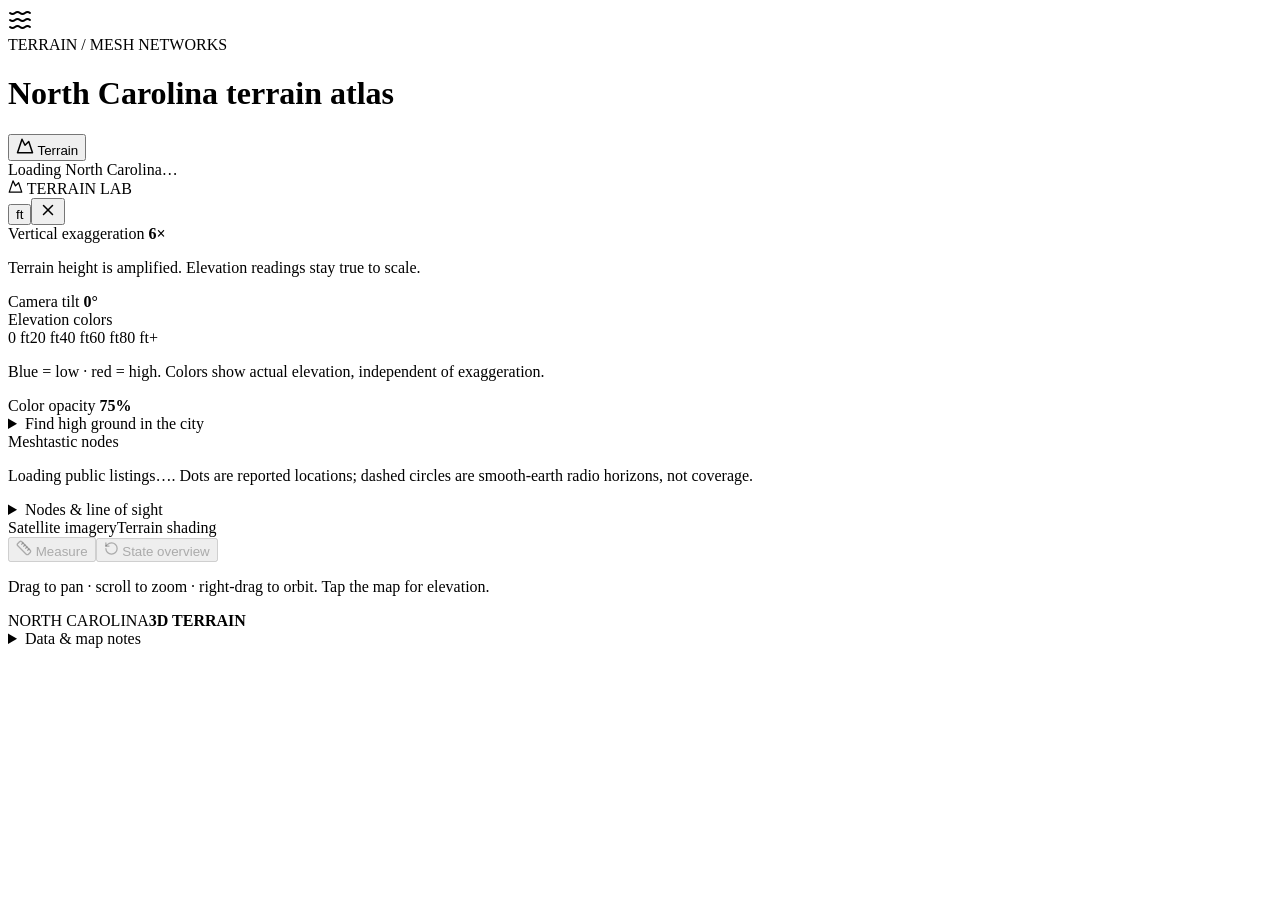
==== commit 09cf0d65: "Publish statewide North Carolina terrain atlas" ====
--- a/index.html
+++ b/index.html
@@ -1,2 +1,2 @@
-<!DOCTYPE html><html lang="en"><head><meta charSet="utf-8"/><meta name="viewport" content="width=device-width, initial-scale=1"/><link rel="stylesheet" href="/wilmington-map/_next/static/css/index.DvWfVPLT.css" data-rsc-css-href="/wilmington-map/_next/static/css/index.DvWfVPLT.css" data-precedence="vite-rsc/importer-resources"/><link rel="modulepreload" fetchPriority="low" href="/wilmington-map/_next/static/chunks/index-kW0YEx5_.js"/><script src="/wilmington-map/_next/static/chunks/rolldown-runtime-C60lm6uB.js" type="module" async=""></script><script src="/wilmington-map/_next/static/chunks/framework-D_rUT4EX.js" type="module" async=""></script><link rel="modulepreload" href="/wilmington-map/_next/static/chunks/layout-segment-context-LEjryAMm.js" crossorigin=""/><link rel="modulepreload" href="/wilmington-map/_next/static/chunks/page-BHlA_TLf.js" crossorigin=""/><title>Wilmington · Coastal Atlas</title><meta name="description" content="Explore the Cape Fear coast in 3D with terrain, satellite imagery, landmark stories and elevation profiles."/><script>Object.assign(((self[Symbol.for("vinext.navigationRuntime")]??={bootstrap:{routeManifest:null},functions:{}}).bootstrap.rsc??={rsc:[]}),{params:{},nav:{"pathname":"/","searchParams":[]}})</script><link rel="modulepreload" href="/wilmington-map/_next/static/chunks/index-kW0YEx5_.js" />
-</head><body><main class="atlas "><div class="map-canvas" aria-label="Interactive 3D map of Wilmington, North Carolina"></div><header class="mast"><div class="brand-icon"><svg xmlns="http://www.w3.org/2000/svg" width="24" height="24" viewBox="0 0 24 24" fill="none" stroke="currentColor" stroke-width="2" stroke-linecap="round" stroke-linejoin="round" class="lucide lucide-waves-horizontal" aria-hidden="true"><path d="M2 12q2.5 2 5 0t5 0 5 0 5 0"></path><path d="M2 19q2.5 2 5 0t5 0 5 0 5 0"></path><path d="M2 5q2.5 2 5 0t5 0 5 0 5 0"></path></svg></div><div><span class="eyebrow">CAPE FEAR / NORTH CAROLINA</span><h1>Wilmington<span> coastal atlas</span></h1></div><nav class="panel-actions" aria-label="Map panels"><button class="panel-toggle" aria-expanded="true" aria-controls="terrain-panel"><svg xmlns="http://www.w3.org/2000/svg" width="18" height="18" viewBox="0 0 24 24" fill="none" stroke="currentColor" stroke-width="2" stroke-linecap="round" stroke-linejoin="round" class="lucide lucide-mountain" aria-hidden="true"><path d="m8 3 4 8 5-5 5 15H2L8 3z"></path></svg> Terrain</button></nav></header><div class="loading" role="status">Loading the Cape Fear coast…</div><section id="terrain-panel" class="terrain-panel"><div class="section-title"><span class="eyebrow"><svg xmlns="http://www.w3.org/2000/svg" width="15" height="15" viewBox="0 0 24 24" fill="none" stroke="currentColor" stroke-width="2" stroke-linecap="round" stroke-linejoin="round" class="lucide lucide-mountain" aria-hidden="true"><path d="m8 3 4 8 5-5 5 15H2L8 3z"></path></svg> TERRAIN LAB</span><div class="panel-heading-actions"><button class="unit" aria-label="Toggle elevation units">ft</button><button class="icon-btn" aria-label="Hide terrain panel" title="Hide terrain panel"><svg xmlns="http://www.w3.org/2000/svg" width="18" height="18" viewBox="0 0 24 24" fill="none" stroke="currentColor" stroke-width="2" stroke-linecap="round" stroke-linejoin="round" class="lucide lucide-x" aria-hidden="true"><path d="M18 6 6 18"></path><path d="m6 6 12 12"></path></svg></button></div></div><label class="range-label" id="exag-label">Vertical exaggeration <b>6<!-- -->×</b></label><div data-orientation="horizontal" aria-labelledby="exag-label" id="base-ui-_R_6hi_" role="group" data-slot="slider" class="data-horizontal:w-full data-vertical:h-full"><div data-orientation="horizontal" data-base-ui-slider-control="" class="data-vertical:min-h-40 relative flex w-full touch-none items-center select-none data-disabled:opacity-50 data-vertical:h-full data-vertical:w-auto data-vertical:flex-col"><div data-orientation="horizontal" style="position:relative" data-slot="slider-track" class="bg-muted rounded-full data-horizontal:h-1 data-horizontal:w-full data-vertical:h-full data-vertical:w-1 relative grow overflow-hidden select-none"><div data-orientation="horizontal" data-base-ui-slider-indicator="" style="visibility:hidden;position:relative;height:inherit;--start-position:0%;inset-inline-start:0;width:var(--start-position)" data-slot="slider-range" class="bg-primary select-none data-horizontal:h-full data-vertical:w-full"></div></div><div data-orientation="horizontal" data-index="0" id="base-ui-_R_d6hi_" style="position:absolute;inset-inline-start:var(--position);top:50%;translate:-50% -50%;--position:0%;visibility:hidden" data-slot="slider-thumb" class="border-ring ring-ring/50 relative size-3 rounded-full border bg-white transition-[color,box-shadow] after:absolute after:-inset-2 hover:ring-3 focus-visible:ring-3 focus-visible:outline-hidden active:ring-3 block shrink-0 select-none disabled:pointer-events-none disabled:opacity-50"><input aria-labelledby="exag-label" aria-orientation="horizontal" aria-valuenow="6" id="base-ui-_R_d6hiH2_" max="20" min="1" step="1" style="clip-path:inset(50%);overflow:hidden;white-space:nowrap;border:0;padding:0;width:100%;height:100%;margin:-1px;position:fixed;top:0;left:0" type="range" value="6"/><script>!function(){const t=document.currentScript?.parentElement;if(!t)return;const e=t.closest("[data-base-ui-slider-control]");if(!e)return;const r=e.querySelector("[data-base-ui-slider-indicator]"),i=e.getBoundingClientRect(),n="vertical"===e.getAttribute("data-orientation")?"height":"width",o=e.querySelectorAll('input[type="range"]'),l=o.length>1,s=o.length-1;let a=null,u=null;for(let t=0;t<o.length;t+=1){const e=o[t],y=parseFloat(e.getAttribute("value")??"");if(Number.isNaN(y))return;const c=e.parentElement;if(!c)return;const p=parseFloat(e.getAttribute("max")??"100"),g=parseFloat(e.getAttribute("min")??"0"),b=c?.getBoundingClientRect(),d=i[n]-b[n],m=100*(y-g)/(p-g),v=(b[n]/2+d*m/100)/i[n]*100;c.style.setProperty("--position",`${v}%`),Number.isFinite(v)&&(c.style.removeProperty("visibility"),r&&(0===t?(a=v,r.style.setProperty("--start-position",`${v}%`),l||r.style.removeProperty("visibility")):t===s&&(u=v-(a??0),r.style.setProperty("--end-position",`${v}%`),r.style.setProperty("--relative-size",`${u}%`),r.style.removeProperty("visibility"))))}}();</script></div></div></div><p class="hint">Low coastal relief, amplified. Readings stay true to scale.</p><label class="range-label" id="pitch-label">Camera tilt <b>62<!-- -->°</b></label><div data-orientation="horizontal" aria-labelledby="pitch-label" id="base-ui-_R_chi_" role="group" data-slot="slider" class="data-horizontal:w-full data-vertical:h-full"><div data-orientation="horizontal" data-base-ui-slider-control="" class="data-vertical:min-h-40 relative flex w-full touch-none items-center select-none data-disabled:opacity-50 data-vertical:h-full data-vertical:w-auto data-vertical:flex-col"><div data-orientation="horizontal" style="position:relative" data-slot="slider-track" class="bg-muted rounded-full data-horizontal:h-1 data-horizontal:w-full data-vertical:h-full data-vertical:w-1 relative grow overflow-hidden select-none"><div data-orientation="horizontal" data-base-ui-slider-indicator="" style="visibility:hidden;position:relative;height:inherit;--start-position:0%;inset-inline-start:0;width:var(--start-position)" data-slot="slider-range" class="bg-primary select-none data-horizontal:h-full data-vertical:w-full"></div></div><div data-orientation="horizontal" data-index="0" id="base-ui-_R_dchi_" style="position:absolute;inset-inline-start:var(--position);top:50%;translate:-50% -50%;--position:0%;visibility:hidden" data-slot="slider-thumb" class="border-ring ring-ring/50 relative size-3 rounded-full border bg-white transition-[color,box-shadow] after:absolute after:-inset-2 hover:ring-3 focus-visible:ring-3 focus-visible:outline-hidden active:ring-3 block shrink-0 select-none disabled:pointer-events-none disabled:opacity-50"><input aria-labelledby="pitch-label" aria-orientation="horizontal" aria-valuenow="62" id="base-ui-_R_dchiH2_" max="80" min="0" step="1" style="clip-path:inset(50%);overflow:hidden;white-space:nowrap;border:0;padding:0;width:100%;height:100%;margin:-1px;position:fixed;top:0;left:0" type="range" value="62"/><script>!function(){const t=document.currentScript?.parentElement;if(!t)return;const e=t.closest("[data-base-ui-slider-control]");if(!e)return;const r=e.querySelector("[data-base-ui-slider-indicator]"),i=e.getBoundingClientRect(),n="vertical"===e.getAttribute("data-orientation")?"height":"width",o=e.querySelectorAll('input[type="range"]'),l=o.length>1,s=o.length-1;let a=null,u=null;for(let t=0;t<o.length;t+=1){const e=o[t],y=parseFloat(e.getAttribute("value")??"");if(Number.isNaN(y))return;const c=e.parentElement;if(!c)return;const p=parseFloat(e.getAttribute("max")??"100"),g=parseFloat(e.getAttribute("min")??"0"),b=c?.getBoundingClientRect(),d=i[n]-b[n],m=100*(y-g)/(p-g),v=(b[n]/2+d*m/100)/i[n]*100;c.style.setProperty("--position",`${v}%`),Number.isFinite(v)&&(c.style.removeProperty("visibility"),r&&(0===t?(a=v,r.style.setProperty("--start-position",`${v}%`),l||r.style.removeProperty("visibility")):t===s&&(u=v-(a??0),r.style.setProperty("--end-position",`${v}%`),r.style.setProperty("--relative-size",`${u}%`),r.style.removeProperty("visibility"))))}}();</script></div></div></div><div class="elevation-controls"><label class="elevation-toggle">Elevation colors<span data-checked="" role="switch" tabindex="0" id="base-ui-_R_9ehi_" aria-checked="true" data-slot="switch" data-size="default" aria-label="Elevation colors" class="peer group/switch relative inline-flex shrink-0 items-center rounded-full border border-transparent transition-all outline-none group-has-[:focus-visible]/field-label:border-transparent group-has-[:focus-visible]/field-label:ring-0 after:absolute after:-inset-x-3 after:-inset-y-2 focus-visible:border-ring focus-visible:ring-3 focus-visible:ring-ring/50 aria-invalid:border-destructive aria-invalid:ring-3 aria-invalid:ring-destructive/20 data-[size=default]:h-[18.4px] data-[size=default]:w-[32px] data-[size=sm]:h-[14px] data-[size=sm]:w-[24px] dark:aria-invalid:border-destructive/50 dark:aria-invalid:ring-destructive/40 data-checked:bg-primary data-unchecked:bg-input dark:data-unchecked:bg-input/80 data-disabled:cursor-not-allowed data-disabled:opacity-50"><span data-checked="" data-slot="switch-thumb" class="pointer-events-none block rounded-full bg-background ring-0 transition-transform group-data-[size=default]/switch:size-4 group-data-[size=sm]/switch:size-3 group-data-[size=default]/switch:data-checked:translate-x-[calc(100%-2px)] group-data-[size=sm]/switch:data-checked:translate-x-[calc(100%-2px)] dark:data-checked:bg-primary-foreground group-data-[size=default]/switch:data-unchecked:translate-x-0 group-data-[size=sm]/switch:data-unchecked:translate-x-0 dark:data-unchecked:bg-foreground"></span></span><input id="base-ui-_R_9ehiH1_" style="clip-path:inset(50%);overflow:hidden;white-space:nowrap;border:0;padding:0;width:1px;height:1px;margin:-1px;position:fixed;top:0;left:0" tabindex="-1" type="checkbox" aria-hidden="true" checked=""/></label><div class="elevation-gradient" aria-label="Elevation color scale: blue is low, red is high"></div><div class="elevation-ticks"><span>0 ft</span><span>20 ft</span><span>40 ft</span><span>60 ft</span><span>80 ft<!-- -->+</span></div><p class="hint">Blue = low · red = high. Colors show actual elevation, independent of exaggeration.</p><label id="opacity-label" class="range-label">Color opacity <b>75<!-- -->%</b></label><div data-orientation="horizontal" aria-labelledby="opacity-label" id="base-ui-_R_mehi_" role="group" data-slot="slider" class="data-horizontal:w-full data-vertical:h-full"><div data-orientation="horizontal" data-base-ui-slider-control="" class="data-vertical:min-h-40 relative flex w-full touch-none items-center select-none data-disabled:opacity-50 data-vertical:h-full data-vertical:w-auto data-vertical:flex-col"><div data-orientation="horizontal" style="position:relative" data-slot="slider-track" class="bg-muted rounded-full data-horizontal:h-1 data-horizontal:w-full data-vertical:h-full data-vertical:w-1 relative grow overflow-hidden select-none"><div data-orientation="horizontal" data-base-ui-slider-indicator="" style="visibility:hidden;position:relative;height:inherit;--start-position:0%;inset-inline-start:0;width:var(--start-position)" data-slot="slider-range" class="bg-primary select-none data-horizontal:h-full data-vertical:w-full"></div></div><div data-orientation="horizontal" data-index="0" id="base-ui-_R_dmehi_" style="position:absolute;inset-inline-start:var(--position);top:50%;translate:-50% -50%;--position:0%;visibility:hidden" data-slot="slider-thumb" class="border-ring ring-ring/50 relative size-3 rounded-full border bg-white transition-[color,box-shadow] after:absolute after:-inset-2 hover:ring-3 focus-visible:ring-3 focus-visible:outline-hidden active:ring-3 block shrink-0 select-none disabled:pointer-events-none disabled:opacity-50"><input aria-labelledby="opacity-label" aria-orientation="horizontal" aria-valuenow="75" id="base-ui-_R_dmehiH2_" max="100" min="10" step="1" style="clip-path:inset(50%);overflow:hidden;white-space:nowrap;border:0;padding:0;width:100%;height:100%;margin:-1px;position:fixed;top:0;left:0" type="range" value="75"/><script>!function(){const t=document.currentScript?.parentElement;if(!t)return;const e=t.closest("[data-base-ui-slider-control]");if(!e)return;const r=e.querySelector("[data-base-ui-slider-indicator]"),i=e.getBoundingClientRect(),n="vertical"===e.getAttribute("data-orientation")?"height":"width",o=e.querySelectorAll('input[type="range"]'),l=o.length>1,s=o.length-1;let a=null,u=null;for(let t=0;t<o.length;t+=1){const e=o[t],y=parseFloat(e.getAttribute("value")??"");if(Number.isNaN(y))return;const c=e.parentElement;if(!c)return;const p=parseFloat(e.getAttribute("max")??"100"),g=parseFloat(e.getAttribute("min")??"0"),b=c?.getBoundingClientRect(),d=i[n]-b[n],m=100*(y-g)/(p-g),v=(b[n]/2+d*m/100)/i[n]*100;c.style.setProperty("--position",`${v}%`),Number.isFinite(v)&&(c.style.removeProperty("visibility"),r&&(0===t?(a=v,r.style.setProperty("--start-position",`${v}%`),l||r.style.removeProperty("visibility")):t===s&&(u=v-(a??0),r.style.setProperty("--end-position",`${v}%`),r.style.setProperty("--relative-size",`${u}%`),r.style.removeProperty("visibility"))))}}();</script></div></div></div><details class="high-ground"><summary>Find high ground in the city</summary><p>Highest sampled candidates, spaced at least 500 m apart. Click to fly there.</p><small>~32 m terrain grid. These are candidate high spots, not verified summits. White dashed line: city limits. Colors also extend outside the city.</small></details></div><div class="mesh-controls"><label class="elevation-toggle">Meshtastic nodes<span data-checked="" role="switch" tabindex="0" id="base-ui-_R_9ghi_" aria-checked="true" data-slot="switch" data-size="default" aria-label="Meshtastic nodes" class="peer group/switch relative inline-flex shrink-0 items-center rounded-full border border-transparent transition-all outline-none group-has-[:focus-visible]/field-label:border-transparent group-has-[:focus-visible]/field-label:ring-0 after:absolute after:-inset-x-3 after:-inset-y-2 focus-visible:border-ring focus-visible:ring-3 focus-visible:ring-ring/50 aria-invalid:border-destructive aria-invalid:ring-3 aria-invalid:ring-destructive/20 data-[size=default]:h-[18.4px] data-[size=default]:w-[32px] data-[size=sm]:h-[14px] data-[size=sm]:w-[24px] dark:aria-invalid:border-destructive/50 dark:aria-invalid:ring-destructive/40 data-checked:bg-primary data-unchecked:bg-input dark:data-unchecked:bg-input/80 data-disabled:cursor-not-allowed data-disabled:opacity-50"><span data-checked="" data-slot="switch-thumb" class="pointer-events-none block rounded-full bg-background ring-0 transition-transform group-data-[size=default]/switch:size-4 group-data-[size=sm]/switch:size-3 group-data-[size=default]/switch:data-checked:translate-x-[calc(100%-2px)] group-data-[size=sm]/switch:data-checked:translate-x-[calc(100%-2px)] dark:data-checked:bg-primary-foreground group-data-[size=default]/switch:data-unchecked:translate-x-0 group-data-[size=sm]/switch:data-unchecked:translate-x-0 dark:data-unchecked:bg-foreground"></span></span><input id="base-ui-_R_9ghiH1_" style="clip-path:inset(50%);overflow:hidden;white-space:nowrap;border:0;padding:0;width:1px;height:1px;margin:-1px;position:fixed;top:0;left:0" tabindex="-1" type="checkbox" aria-hidden="true" checked=""/></label><p class="hint">Loading public listings…<!-- -->. Dots are reported locations; dashed circles are smooth-earth radio horizons, not coverage.</p><details class="high-ground"><summary>Nodes &amp; line of sight</summary><label class="elevation-toggle los-elevation-toggle">All node ranges<span data-unchecked="" role="switch" tabindex="0" id="base-ui-_R_11aghi_" aria-checked="false" data-slot="switch" data-size="default" aria-label="All node ranges" class="peer group/switch relative inline-flex shrink-0 items-center rounded-full border border-transparent transition-all outline-none group-has-[:focus-visible]/field-label:border-transparent group-has-[:focus-visible]/field-label:ring-0 after:absolute after:-inset-x-3 after:-inset-y-2 focus-visible:border-ring focus-visible:ring-3 focus-visible:ring-ring/50 aria-invalid:border-destructive aria-invalid:ring-3 aria-invalid:ring-destructive/20 data-[size=default]:h-[18.4px] data-[size=default]:w-[32px] data-[size=sm]:h-[14px] data-[size=sm]:w-[24px] dark:aria-invalid:border-destructive/50 dark:aria-invalid:ring-destructive/40 data-checked:bg-primary data-unchecked:bg-input dark:data-unchecked:bg-input/80 data-disabled:cursor-not-allowed data-disabled:opacity-50"><span data-unchecked="" data-slot="switch-thumb" class="pointer-events-none block rounded-full bg-background ring-0 transition-transform group-data-[size=default]/switch:size-4 group-data-[size=sm]/switch:size-3 group-data-[size=default]/switch:data-checked:translate-x-[calc(100%-2px)] group-data-[size=sm]/switch:data-checked:translate-x-[calc(100%-2px)] dark:data-checked:bg-primary-foreground group-data-[size=default]/switch:data-unchecked:translate-x-0 group-data-[size=sm]/switch:data-unchecked:translate-x-0 dark:data-unchecked:bg-foreground"></span></span><input id="base-ui-_R_11aghiH1_" style="clip-path:inset(50%);overflow:hidden;white-space:nowrap;border:0;padding:0;width:1px;height:1px;margin:-1px;position:fixed;top:0;left:0" tabindex="-1" type="checkbox" aria-hidden="true"/></label><p class="hint">0 of 0 ranges enabled. Use each node’s switch and color below. Enabled ranges calculate automatically.</p><div class="los-appearance"><label class="elevation-toggle">Selected node color<input type="color" aria-label="Selected node range color" disabled="" value="#00e5ff"/></label><label class="range-label" id="los-opacity">Range opacity <b>60<!-- -->%</b></label><div data-orientation="horizontal" aria-labelledby="los-opacity" id="base-ui-_R_1iaghi_" role="group" data-slot="slider" class="data-horizontal:w-full data-vertical:h-full"><div data-orientation="horizontal" data-base-ui-slider-control="" class="data-vertical:min-h-40 relative flex w-full touch-none items-center select-none data-disabled:opacity-50 data-vertical:h-full data-vertical:w-auto data-vertical:flex-col"><div data-orientation="horizontal" style="position:relative" data-slot="slider-track" class="bg-muted rounded-full data-horizontal:h-1 data-horizontal:w-full data-vertical:h-full data-vertical:w-1 relative grow overflow-hidden select-none"><div data-orientation="horizontal" data-base-ui-slider-indicator="" style="visibility:hidden;position:relative;height:inherit;--start-position:0%;inset-inline-start:0;width:var(--start-position)" data-slot="slider-range" class="bg-primary select-none data-horizontal:h-full data-vertical:w-full"></div></div><div data-orientation="horizontal" data-index="0" id="base-ui-_R_1liaghi_" style="position:absolute;inset-inline-start:var(--position);top:50%;translate:-50% -50%;--position:0%;visibility:hidden" data-slot="slider-thumb" class="border-ring ring-ring/50 relative size-3 rounded-full border bg-white transition-[color,box-shadow] after:absolute after:-inset-2 hover:ring-3 focus-visible:ring-3 focus-visible:outline-hidden active:ring-3 block shrink-0 select-none disabled:pointer-events-none disabled:opacity-50"><input aria-labelledby="los-opacity" aria-orientation="horizontal" aria-valuenow="60" id="base-ui-_R_1liaghiH2_" max="90" min="15" step="5" style="clip-path:inset(50%);overflow:hidden;white-space:nowrap;border:0;padding:0;width:100%;height:100%;margin:-1px;position:fixed;top:0;left:0" type="range" value="60"/><script>!function(){const t=document.currentScript?.parentElement;if(!t)return;const e=t.closest("[data-base-ui-slider-control]");if(!e)return;const r=e.querySelector("[data-base-ui-slider-indicator]"),i=e.getBoundingClientRect(),n="vertical"===e.getAttribute("data-orientation")?"height":"width",o=e.querySelectorAll('input[type="range"]'),l=o.length>1,s=o.length-1;let a=null,u=null;for(let t=0;t<o.length;t+=1){const e=o[t],y=parseFloat(e.getAttribute("value")??"");if(Number.isNaN(y))return;const c=e.parentElement;if(!c)return;const p=parseFloat(e.getAttribute("max")??"100"),g=parseFloat(e.getAttribute("min")??"0"),b=c?.getBoundingClientRect(),d=i[n]-b[n],m=100*(y-g)/(p-g),v=(b[n]/2+d*m/100)/i[n]*100;c.style.setProperty("--position",`${v}%`),Number.isFinite(v)&&(c.style.removeProperty("visibility"),r&&(0===t?(a=v,r.style.setProperty("--start-position",`${v}%`),l||r.style.removeProperty("visibility")):t===s&&(u=v-(a??0),r.style.setProperty("--end-position",`${v}%`),r.style.setProperty("--relative-size",`${u}%`),r.style.removeProperty("visibility"))))}}();</script></div></div></div><label class="elevation-toggle los-elevation-toggle">Elevation colors<span data-checked="" role="switch" tabindex="0" id="base-ui-_R_a2aghi_" aria-checked="true" data-slot="switch" data-size="default" aria-label="Elevation colors while viewing line of sight" class="peer group/switch relative inline-flex shrink-0 items-center rounded-full border border-transparent transition-all outline-none group-has-[:focus-visible]/field-label:border-transparent group-has-[:focus-visible]/field-label:ring-0 after:absolute after:-inset-x-3 after:-inset-y-2 focus-visible:border-ring focus-visible:ring-3 focus-visible:ring-ring/50 aria-invalid:border-destructive aria-invalid:ring-3 aria-invalid:ring-destructive/20 data-[size=default]:h-[18.4px] data-[size=default]:w-[32px] data-[size=sm]:h-[14px] data-[size=sm]:w-[24px] dark:aria-invalid:border-destructive/50 dark:aria-invalid:ring-destructive/40 data-checked:bg-primary data-unchecked:bg-input dark:data-unchecked:bg-input/80 data-disabled:cursor-not-allowed data-disabled:opacity-50"><span data-checked="" data-slot="switch-thumb" class="pointer-events-none block rounded-full bg-background ring-0 transition-transform group-data-[size=default]/switch:size-4 group-data-[size=sm]/switch:size-3 group-data-[size=default]/switch:data-checked:translate-x-[calc(100%-2px)] group-data-[size=sm]/switch:data-checked:translate-x-[calc(100%-2px)] dark:data-checked:bg-primary-foreground group-data-[size=default]/switch:data-unchecked:translate-x-0 group-data-[size=sm]/switch:data-unchecked:translate-x-0 dark:data-unchecked:bg-foreground"></span></span><input id="base-ui-_R_a2aghiH1_" style="clip-path:inset(50%);overflow:hidden;white-space:nowrap;border:0;padding:0;width:1px;height:1px;margin:-1px;position:fixed;top:0;left:0" tabindex="-1" type="checkbox" aria-hidden="true" checked=""/></label><p class="hint">Turn elevation colors off for a clearer view of the range overlay. Your terrain stays 3D.</p></div><button class="mesh-calculate" disabled="" aria-pressed="false">Add a planned node</button><p>Snapshot <!-- -->…<!-- --> · <a href="https://ncmesh.net/map/" target="_blank" rel="noreferrer">NC Mesh source ↗</a>. Not a complete or live node inventory.</p><div class="mesh-list"></div><label class="range-label" id="mesh-tx">Assumed node height<!-- --> <b>10<!-- --> m / <!-- -->33<!-- --> ft</b></label><div data-orientation="horizontal" aria-labelledby="mesh-tx" id="base-ui-_R_6aghi_" role="group" data-slot="slider" class="data-horizontal:w-full data-vertical:h-full"><div data-orientation="horizontal" data-base-ui-slider-control="" class="data-vertical:min-h-40 relative flex w-full touch-none items-center select-none data-disabled:opacity-50 data-vertical:h-full data-vertical:w-auto data-vertical:flex-col"><div data-orientation="horizontal" style="position:relative" data-slot="slider-track" class="bg-muted rounded-full data-horizontal:h-1 data-horizontal:w-full data-vertical:h-full data-vertical:w-1 relative grow overflow-hidden select-none"><div data-orientation="horizontal" data-base-ui-slider-indicator="" style="visibility:hidden;position:relative;height:inherit;--start-position:0%;inset-inline-start:0;width:var(--start-position)" data-slot="slider-range" class="bg-primary select-none data-horizontal:h-full data-vertical:w-full"></div></div><div data-orientation="horizontal" data-index="0" id="base-ui-_R_6maghi_" style="position:absolute;inset-inline-start:var(--position);top:50%;translate:-50% -50%;--position:0%;visibility:hidden" data-slot="slider-thumb" class="border-ring ring-ring/50 relative size-3 rounded-full border bg-white transition-[color,box-shadow] after:absolute after:-inset-2 hover:ring-3 focus-visible:ring-3 focus-visible:outline-hidden active:ring-3 block shrink-0 select-none disabled:pointer-events-none disabled:opacity-50"><input aria-labelledby="mesh-tx" aria-orientation="horizontal" aria-valuenow="10" id="base-ui-_R_6maghiH2_" max="100" min="1" step="1" style="clip-path:inset(50%);overflow:hidden;white-space:nowrap;border:0;padding:0;width:100%;height:100%;margin:-1px;position:fixed;top:0;left:0" type="range" value="10"/><script>!function(){const t=document.currentScript?.parentElement;if(!t)return;const e=t.closest("[data-base-ui-slider-control]");if(!e)return;const r=e.querySelector("[data-base-ui-slider-indicator]"),i=e.getBoundingClientRect(),n="vertical"===e.getAttribute("data-orientation")?"height":"width",o=e.querySelectorAll('input[type="range"]'),l=o.length>1,s=o.length-1;let a=null,u=null;for(let t=0;t<o.length;t+=1){const e=o[t],y=parseFloat(e.getAttribute("value")??"");if(Number.isNaN(y))return;const c=e.parentElement;if(!c)return;const p=parseFloat(e.getAttribute("max")??"100"),g=parseFloat(e.getAttribute("min")??"0"),b=c?.getBoundingClientRect(),d=i[n]-b[n],m=100*(y-g)/(p-g),v=(b[n]/2+d*m/100)/i[n]*100;c.style.setProperty("--position",`${v}%`),Number.isFinite(v)&&(c.style.removeProperty("visibility"),r&&(0===t?(a=v,r.style.setProperty("--start-position",`${v}%`),l||r.style.removeProperty("visibility")):t===s&&(u=v-(a??0),r.style.setProperty("--end-position",`${v}%`),r.style.setProperty("--relative-size",`${u}%`),r.style.removeProperty("visibility"))))}}();</script></div></div></div><label class="range-label" id="mesh-rx">Receiver height <b>1.5<!-- --> m</b></label><div data-orientation="horizontal" aria-labelledby="mesh-rx" id="base-ui-_R_7aghi_" role="group" data-slot="slider" class="data-horizontal:w-full data-vertical:h-full"><div data-orientation="horizontal" data-base-ui-slider-control="" class="data-vertical:min-h-40 relative flex w-full touch-none items-center select-none data-disabled:opacity-50 data-vertical:h-full data-vertical:w-auto data-vertical:flex-col"><div data-orientation="horizontal" style="position:relative" data-slot="slider-track" class="bg-muted rounded-full data-horizontal:h-1 data-horizontal:w-full data-vertical:h-full data-vertical:w-1 relative grow overflow-hidden select-none"><div data-orientation="horizontal" data-base-ui-slider-indicator="" style="visibility:hidden;position:relative;height:inherit;--start-position:0%;inset-inline-start:0;width:var(--start-position)" data-slot="slider-range" class="bg-primary select-none data-horizontal:h-full data-vertical:w-full"></div></div><div data-orientation="horizontal" data-index="0" id="base-ui-_R_6naghi_" style="position:absolute;inset-inline-start:var(--position);top:50%;translate:-50% -50%;--position:0%;visibility:hidden" data-slot="slider-thumb" class="border-ring ring-ring/50 relative size-3 rounded-full border bg-white transition-[color,box-shadow] after:absolute after:-inset-2 hover:ring-3 focus-visible:ring-3 focus-visible:outline-hidden active:ring-3 block shrink-0 select-none disabled:pointer-events-none disabled:opacity-50"><input aria-labelledby="mesh-rx" aria-orientation="horizontal" aria-valuenow="1.5" id="base-ui-_R_6naghiH2_" max="20" min="1" step="0.5" style="clip-path:inset(50%);overflow:hidden;white-space:nowrap;border:0;padding:0;width:100%;height:100%;margin:-1px;position:fixed;top:0;left:0" type="range" value="1.5"/><script>!function(){const t=document.currentScript?.parentElement;if(!t)return;const e=t.closest("[data-base-ui-slider-control]");if(!e)return;const r=e.querySelector("[data-base-ui-slider-indicator]"),i=e.getBoundingClientRect(),n="vertical"===e.getAttribute("data-orientation")?"height":"width",o=e.querySelectorAll('input[type="range"]'),l=o.length>1,s=o.length-1;let a=null,u=null;for(let t=0;t<o.length;t+=1){const e=o[t],y=parseFloat(e.getAttribute("value")??"");if(Number.isNaN(y))return;const c=e.parentElement;if(!c)return;const p=parseFloat(e.getAttribute("max")??"100"),g=parseFloat(e.getAttribute("min")??"0"),b=c?.getBoundingClientRect(),d=i[n]-b[n],m=100*(y-g)/(p-g),v=(b[n]/2+d*m/100)/i[n]*100;c.style.setProperty("--position",`${v}%`),Number.isFinite(v)&&(c.style.removeProperty("visibility"),r&&(0===t?(a=v,r.style.setProperty("--start-position",`${v}%`),l||r.style.removeProperty("visibility")):t===s&&(u=v-(a??0),r.style.setProperty("--end-position",`${v}%`),r.style.setProperty("--relative-size",`${u}%`),r.style.removeProperty("visibility"))))}}();</script></div></div></div><p>Heights above local ground. Planned nodes keep individual heights; the assumed height applies to public nodes. Receiver height applies to every range. Ideal horizon: ≈ <!-- -->11.2<!-- --> mi / <!-- -->18.1<!-- --> km.</p><button class="mesh-calculate" disabled="">Enable a node range to calculate</button><p role="status"></p><small>Terrain estimate: 5° rays, 200 m steps, 20 km radius, ~32 m terrain data, Earth curvature with 4/3 effective radius. Visibility cells can be separated by terrain shadows. Approximate node positions and unknown antenna heights make this exploratory only. Trees, buildings, Fresnel clearance, antenna gain, radio settings and interference are not modeled. No measured link or guaranteed range is implied.</small><p><a href="https://meshtastic.org/docs/configuration/module/mqtt/" target="_blank" rel="noreferrer">Public map reporting</a> · <a href="https://www.itu.int/dms_pub/itu-r/opb/hdb/R-HDB-54-2009-OAS-PDF-E.pdf" target="_blank" rel="noreferrer">Propagation assumptions (ITU)</a></p></details></div><div class="switches"><label>Satellite imagery<span data-unchecked="" role="switch" tabindex="0" id="base-ui-_R_9ihi_" aria-checked="false" data-slot="switch" data-size="default" aria-label="Satellite imagery" class="peer group/switch relative inline-flex shrink-0 items-center rounded-full border border-transparent transition-all outline-none group-has-[:focus-visible]/field-label:border-transparent group-has-[:focus-visible]/field-label:ring-0 after:absolute after:-inset-x-3 after:-inset-y-2 focus-visible:border-ring focus-visible:ring-3 focus-visible:ring-ring/50 aria-invalid:border-destructive aria-invalid:ring-3 aria-invalid:ring-destructive/20 data-[size=default]:h-[18.4px] data-[size=default]:w-[32px] data-[size=sm]:h-[14px] data-[size=sm]:w-[24px] dark:aria-invalid:border-destructive/50 dark:aria-invalid:ring-destructive/40 data-checked:bg-primary data-unchecked:bg-input dark:data-unchecked:bg-input/80 data-disabled:cursor-not-allowed data-disabled:opacity-50"><span data-unchecked="" data-slot="switch-thumb" class="pointer-events-none block rounded-full bg-background ring-0 transition-transform group-data-[size=default]/switch:size-4 group-data-[size=sm]/switch:size-3 group-data-[size=default]/switch:data-checked:translate-x-[calc(100%-2px)] group-data-[size=sm]/switch:data-checked:translate-x-[calc(100%-2px)] dark:data-checked:bg-primary-foreground group-data-[size=default]/switch:data-unchecked:translate-x-0 group-data-[size=sm]/switch:data-unchecked:translate-x-0 dark:data-unchecked:bg-foreground"></span></span><input id="base-ui-_R_9ihiH1_" style="clip-path:inset(50%);overflow:hidden;white-space:nowrap;border:0;padding:0;width:1px;height:1px;margin:-1px;position:fixed;top:0;left:0" tabindex="-1" type="checkbox" aria-hidden="true"/></label><label>Terrain shading<span data-checked="" role="switch" tabindex="0" id="base-ui-_R_aihi_" aria-checked="true" data-slot="switch" data-size="default" aria-label="Terrain shading" class="peer group/switch relative inline-flex shrink-0 items-center rounded-full border border-transparent transition-all outline-none group-has-[:focus-visible]/field-label:border-transparent group-has-[:focus-visible]/field-label:ring-0 after:absolute after:-inset-x-3 after:-inset-y-2 focus-visible:border-ring focus-visible:ring-3 focus-visible:ring-ring/50 aria-invalid:border-destructive aria-invalid:ring-3 aria-invalid:ring-destructive/20 data-[size=default]:h-[18.4px] data-[size=default]:w-[32px] data-[size=sm]:h-[14px] data-[size=sm]:w-[24px] dark:aria-invalid:border-destructive/50 dark:aria-invalid:ring-destructive/40 data-checked:bg-primary data-unchecked:bg-input dark:data-unchecked:bg-input/80 data-disabled:cursor-not-allowed data-disabled:opacity-50"><span data-checked="" data-slot="switch-thumb" class="pointer-events-none block rounded-full bg-background ring-0 transition-transform group-data-[size=default]/switch:size-4 group-data-[size=sm]/switch:size-3 group-data-[size=default]/switch:data-checked:translate-x-[calc(100%-2px)] group-data-[size=sm]/switch:data-checked:translate-x-[calc(100%-2px)] dark:data-checked:bg-primary-foreground group-data-[size=default]/switch:data-unchecked:translate-x-0 group-data-[size=sm]/switch:data-unchecked:translate-x-0 dark:data-unchecked:bg-foreground"></span></span><input id="base-ui-_R_aihiH1_" style="clip-path:inset(50%);overflow:hidden;white-space:nowrap;border:0;padding:0;width:1px;height:1px;margin:-1px;position:fixed;top:0;left:0" tabindex="-1" type="checkbox" aria-hidden="true" checked=""/></label></div><div class="tools"><button disabled="" aria-pressed="false" class=""><svg xmlns="http://www.w3.org/2000/svg" width="16" height="16" viewBox="0 0 24 24" fill="none" stroke="currentColor" stroke-width="2" stroke-linecap="round" stroke-linejoin="round" class="lucide lucide-ruler" aria-hidden="true"><path d="M21.3 15.3a2.4 2.4 0 0 1 0 3.4l-2.6 2.6a2.4 2.4 0 0 1-3.4 0L2.7 8.7a2.41 2.41 0 0 1 0-3.4l2.6-2.6a2.41 2.41 0 0 1 3.4 0Z"></path><path d="m14.5 12.5 2-2"></path><path d="m11.5 9.5 2-2"></path><path d="m8.5 6.5 2-2"></path><path d="m17.5 15.5 2-2"></path></svg> Measure</button><button disabled=""><svg xmlns="http://www.w3.org/2000/svg" width="15" height="15" viewBox="0 0 24 24" fill="none" stroke="currentColor" stroke-width="2" stroke-linecap="round" stroke-linejoin="round" class="lucide lucide-rotate-ccw" aria-hidden="true"><path d="M3 12a9 9 0 1 0 9-9 9.75 9.75 0 0 0-6.74 2.74L3 8"></path><path d="M3 3v5h5"></path></svg> Coast overview</button></div><p class="hint">Drag to pan · scroll to zoom · right-drag to orbit. Tap the map for elevation.</p></section><div class="map-caption"><span>34.21° N / 77.89° W</span><b>3D TERRAIN</b></div><details class="sources"><summary>Data &amp; map notes</summary><p>Terrain: <a href="https://registry.opendata.aws/terrain-tiles/" target="_blank" rel="noreferrer">Mapzen / AWS Open Data</a>. Readings sample zoom-12 Terrarium tiles (approximately 32 m pixels here) independently of exaggeration. Approximate land elevations, not survey measurements. Water elevations do not represent depth.</p><p>City-limit outline: <a href="https://services1.arcgis.com/GwaLJVJq0Y6voqEc/ArcGIS/rest/services/CityLimits/FeatureServer/0" target="_blank" rel="noreferrer">Wilmington GIS city limits</a>, downloaded September 9, 2026. High-ground candidates rank approximately 139,000 zoom-12 terrain pixels within this boundary, with 500 m separation. Elevation colors use the terrain tiles at the current map zoom; local detail may differ from the coarser candidate grid.</p><p>Basemap and satellite: Esri and contributors; imagery dates vary. The regional map extends from Jacksonville to the North Carolina–South Carolina border.</p><p>3D depicts the ground surface, not individual buildings. No live tides, flood extent or forecasts are implied.</p></details></main><script type="module" src="/wilmington-map/_next/static/chunks/index-kW0YEx5_.js" id="_R_" async=""></script><script>((self[Symbol.for("vinext.navigationRuntime")]??={bootstrap:{routeManifest:null},functions:{}}).bootstrap.rsc??={rsc:[]}).rsc.push("2:I[\"3bb4c73cb361\",[],\"Children\",1]\n")</script><script>((self[Symbol.for("vinext.navigationRuntime")]??={bootstrap:{routeManifest:null},functions:{}}).bootstrap.rsc??={rsc:[]}).rsc.push("3:I[\"0bef8629d058\",[],\"GlobalErrorBoundary\",1]\n")</script><script>((self[Symbol.for("vinext.navigationRuntime")]??={bootstrap:{routeManifest:null},functions:{}}).bootstrap.rsc??={rsc:[]}).rsc.push("4:I[\"a7f3f1d63985\",[],\"default\",1]\n")</script><script>((self[Symbol.for("vinext.navigationRuntime")]??={bootstrap:{routeManifest:null},functions:{}}).bootstrap.rsc??={rsc:[]}).rsc.push("5:I[\"0bef8629d058\",[],\"ErrorBoundary\",1]\n")</script><script>((self[Symbol.for("vinext.navigationRuntime")]??={bootstrap:{routeManifest:null},functions:{}}).bootstrap.rsc??={rsc:[]}).rsc.push("6:I[\"bcc88b3729e4\",[],\"LayoutSegmentProvider\",1]\n")</script><script>((self[Symbol.for("vinext.navigationRuntime")]??={bootstrap:{routeManifest:null},functions:{}}).bootstrap.rsc??={rsc:[]}).rsc.push("7:I[\"3bb4c73cb361\",[],\"Slot\",1]\n")</script><script>((self[Symbol.for("vinext.navigationRuntime")]??={bootstrap:{routeManifest:null},functions:{}}).bootstrap.rsc??={rsc:[]}).rsc.push("8:I[\"0bef8629d058\",[],\"NotFoundBoundary\",1]\n")</script><script>((self[Symbol.for("vinext.navigationRuntime")]??={bootstrap:{routeManifest:null},functions:{}}).bootstrap.rsc??={rsc:[]}).rsc.push("9:I[\"fdec6512cad3\",[],\"AppRouterScrollTarget\",1]\n")</script><script>((self[Symbol.for("vinext.navigationRuntime")]??={bootstrap:{routeManifest:null},functions:{}}).bootstrap.rsc??={rsc:[]}).rsc.push("a:I[\"0bef8629d058\",[],\"RedirectBoundary\",1]\n")</script><script>((self[Symbol.for("vinext.navigationRuntime")]??={bootstrap:{routeManifest:null},functions:{}}).bootstrap.rsc??={rsc:[]}).rsc.push(":HL[\"/wilmington-map/_next/static/css/index.DvWfVPLT.css\",\"style\"     ]\n")</script><script>((self[Symbol.for("vinext.navigationRuntime")]??={bootstrap:{routeManifest:null},functions:{}}).bootstrap.rsc??={rsc:[]}).rsc.push("0:{\"page:/\":\"$L1\",\"layout:/\":[[[\"$\",\"link\",\"css:/wilmington-map/_next/static/css/index.DvWfVPLT.css\",{\"rel\":\"stylesheet\",\"precedence\":\"vite-rsc/importer-resources\",\"href\":\"/wilmington-map/_next/static/css/index.DvWfVPLT.css\",\"data-rsc-css-href\":\"/wilmington-map/_next/static/css/index.DvWfVPLT.css\"}],\"$undefined\"],[\"$\",\"html\",null,{\"lang\":\"en\",\"children\":[\"$\",\"body\",null,{\"children\":[\"$\",\"$L2\",null,{}]}]}]],\"route:/\":[[[\"$\",\"meta\",null,{\"charSet\":\"utf-8\"}],[[\"$\",\"title\",\"0\",{\"children\":\"Wilmington · Coastal Atlas\"}],[\"$\",\"meta\",\"1\",{\"name\":\"description\",\"content\":\"Explore the Cape Fear coast in 3D with terrain, satellite imagery, landmark stories and elevation profiles.\"}]],[[\"$\",\"meta\",\"0\",{\"name\":\"viewport\",\"content\":\"width=device-width, initial-scale=1\"}]]],[\"$\",\"$L3\",null,{\"fallback\":\"$4\",\"children\":[\"$\",\"$L5\",null,{\"fallback\":\"$4\",\"children\":[\"$\",\"$L6\",null,{\"providerId\":\"layout:/\",\"segmentMap\":{\"children\":[]},\"children\":[\"$\",\"$L7\",null,{\"id\":\"layout:/\",\"parallelSlots\":\"$undefined\",\"children\":[\"$\",\"$L8\",null,{\"resetKey\":\"\",\"fallback\":[[\"$\",\"title\",null,{\"children\":\"404: This page could not be found.\"}],[\"$\",\"div\",null,{\"style\":{\"fontFamily\":\"system-ui,\\\"Segoe UI\\\",Roboto,Helvetica,Arial,sans-serif,\\\"Apple Color Emoji\\\",\\\"Segoe UI Emoji\\\"\",\"height\":\"100vh\",\"textAlign\":\"center\",\"display\":\"flex\",\"flexDirection\":\"column\",\"alignItems\":\"center\",\"justifyContent\":\"center\"},\"children\":[\"$\",\"div\",null,{\"children\":[[\"$\",\"style\",null,{\"dangerouslySetInnerHTML\":{\"__html\":\"body{color:#000;background:#fff;margin:0}.next-error-h1{border-right:1px solid rgba(0,0,0,.3)}@media (prefers-color-scheme:dark){body{color:#fff;background:#000}.next-error-h1{border-right:1px solid rgba(255,255,255,.3)}}\"}}],[\"$\",\"h1\",null,{\"className\":\"next-error-h1\",\"style\":{\"display\":\"inline-block\",\"margin\":\"0 20px 0 0\",\"padding\":\"0 23px 0 0\",\"fontSize\":24,\"fontWeight\":500,\"verticalAlign\":\"top\",\"lineHeight\":\"49px\"},\"children\":404}],[\"$\",\"div\",null,{\"style\":{\"display\":\"inline-block\"},\"children\":[\"$\",\"h2\",null,{\"style\":{\"fontSize\":14,\"fontWeight\":400,\"lineHeight\":\"49px\",\"margin\":0},\"children\":\"This page could not be found.\"}]}]]}]}]],\"children\":[\"$\",\"$L9\",null,{\"children\":[\"$\",\"$La\",null,{\"children\":[[\"$\",\"$L6\",null,{\"providerId\":\"page:/\",\"segmentMap\":{\"children\":[\"__PAGE__\"]},\"children\":[\"$\",\"$L7\",null,{\"id\":\"page:/\"}]}],null]}]}]}]}]}]}]}],null,null],\"__route\":\"route:/\",\"__interceptionContext\":null,\"__layoutIds\":[\"layout:/\"],\"__rootLayout\":\"/\",\"__bfcacheSegmentIdentities\":{\"layout:/\":\"[\\\"layout\\\",\\\"layout:/\\\",\\\"root-boundary:/\\\",\\\"\\\"]\",\"page:/\":\"[\\\"page\\\",\\\"page:/\\\",\\\"root-boundary:/\\\",\\\"\\\"]\"},\"__srcPage\":[\"page\"],\"__layoutFlags\":{\"layout:/\":\"s\"},\"__artifactCompatibility\":{\"schemaVersion\":1,\"graphVersion\":\"app-route-graph:1177fd80f83fa7b0\",\"deploymentVersion\":\"a3e8b67b-e5b5-4638-8949-fca3eac96cc8\",\"appElementsSchemaVersion\":1,\"rscPayloadSchemaVersion\":1,\"rootBoundaryId\":\"/\",\"renderEpoch\":null}}\n")</script><script>((self[Symbol.for("vinext.navigationRuntime")]??={bootstrap:{routeManifest:null},functions:{}}).bootstrap.rsc??={rsc:[]}).rsc.push("b:I[\"6efdf509a785\",[],\"default\",1]\n")</script><script>((self[Symbol.for("vinext.navigationRuntime")]??={bootstrap:{routeManifest:null},functions:{}}).bootstrap.rsc??={rsc:[]}).rsc.push("1:[\"$\",\"$Lb\",null,{\"params\":\"$@c\",\"searchParams\":\"$@d\"}]\n")</script><script>((self[Symbol.for("vinext.navigationRuntime")]??={bootstrap:{routeManifest:null},functions:{}}).bootstrap.rsc??={rsc:[]}).rsc.push("c:{}\n")</script><script>((self[Symbol.for("vinext.navigationRuntime")]??={bootstrap:{routeManifest:null},functions:{}}).bootstrap.rsc??={rsc:[]}).rsc.push("d:{}\n")</script><script>Object.assign(((self[Symbol.for("vinext.navigationRuntime")]??={bootstrap:{routeManifest:null},functions:{}}).bootstrap.rsc??={rsc:[]}),{"initialCacheKind":"dynamic"});((self[Symbol.for("vinext.navigationRuntime")]??={bootstrap:{routeManifest:null},functions:{}}).bootstrap.rsc??={rsc:[]}).done=true</script></body></html>+<!DOCTYPE html><html lang="en"><head><meta charSet="utf-8"/><meta name="viewport" content="width=device-width, initial-scale=1"/><link rel="stylesheet" href="/wilmington-map/_next/static/css/index.DvWfVPLT.css" data-rsc-css-href="/wilmington-map/_next/static/css/index.DvWfVPLT.css" data-precedence="vite-rsc/importer-resources"/><link rel="modulepreload" fetchPriority="low" href="/wilmington-map/_next/static/chunks/index-DJgWaipI.js"/><script src="/wilmington-map/_next/static/chunks/rolldown-runtime-C60lm6uB.js" type="module" async=""></script><script src="/wilmington-map/_next/static/chunks/framework-D_rUT4EX.js" type="module" async=""></script><link rel="modulepreload" href="/wilmington-map/_next/static/chunks/layout-segment-context-CMzESBrV.js" crossorigin=""/><link rel="modulepreload" href="/wilmington-map/_next/static/chunks/page-BK6JcKbP.js" crossorigin=""/><title>North Carolina · Terrain Atlas</title><meta name="description" content="Explore the Cape Fear coast in 3D with terrain, satellite imagery, landmark stories and elevation profiles."/><script>Object.assign(((self[Symbol.for("vinext.navigationRuntime")]??={bootstrap:{routeManifest:null},functions:{}}).bootstrap.rsc??={rsc:[]}),{params:{},nav:{"pathname":"/","searchParams":[]}})</script><link rel="modulepreload" href="/wilmington-map/_next/static/chunks/index-DJgWaipI.js" />
+</head><body><main class="atlas "><div class="map-canvas" aria-label="Interactive 3D map of North Carolina"></div><header class="mast"><div class="brand-icon"><svg xmlns="http://www.w3.org/2000/svg" width="24" height="24" viewBox="0 0 24 24" fill="none" stroke="currentColor" stroke-width="2" stroke-linecap="round" stroke-linejoin="round" class="lucide lucide-waves-horizontal" aria-hidden="true"><path d="M2 12q2.5 2 5 0t5 0 5 0 5 0"></path><path d="M2 19q2.5 2 5 0t5 0 5 0 5 0"></path><path d="M2 5q2.5 2 5 0t5 0 5 0 5 0"></path></svg></div><div><span class="eyebrow">TERRAIN / MESH NETWORKS</span><h1>North Carolina<span> terrain atlas</span></h1></div><nav class="panel-actions" aria-label="Map panels"><button class="panel-toggle" aria-expanded="true" aria-controls="terrain-panel"><svg xmlns="http://www.w3.org/2000/svg" width="18" height="18" viewBox="0 0 24 24" fill="none" stroke="currentColor" stroke-width="2" stroke-linecap="round" stroke-linejoin="round" class="lucide lucide-mountain" aria-hidden="true"><path d="m8 3 4 8 5-5 5 15H2L8 3z"></path></svg> Terrain</button></nav></header><div class="loading" role="status">Loading North Carolina…</div><section id="terrain-panel" class="terrain-panel"><div class="section-title"><span class="eyebrow"><svg xmlns="http://www.w3.org/2000/svg" width="15" height="15" viewBox="0 0 24 24" fill="none" stroke="currentColor" stroke-width="2" stroke-linecap="round" stroke-linejoin="round" class="lucide lucide-mountain" aria-hidden="true"><path d="m8 3 4 8 5-5 5 15H2L8 3z"></path></svg> TERRAIN LAB</span><div class="panel-heading-actions"><button class="unit" aria-label="Toggle elevation units">ft</button><button class="icon-btn" aria-label="Hide terrain panel" title="Hide terrain panel"><svg xmlns="http://www.w3.org/2000/svg" width="18" height="18" viewBox="0 0 24 24" fill="none" stroke="currentColor" stroke-width="2" stroke-linecap="round" stroke-linejoin="round" class="lucide lucide-x" aria-hidden="true"><path d="M18 6 6 18"></path><path d="m6 6 12 12"></path></svg></button></div></div><label class="range-label" id="exag-label">Vertical exaggeration <b>6<!-- -->×</b></label><div data-orientation="horizontal" aria-labelledby="exag-label" id="base-ui-_R_6hi_" role="group" data-slot="slider" class="data-horizontal:w-full data-vertical:h-full"><div data-orientation="horizontal" data-base-ui-slider-control="" class="data-vertical:min-h-40 relative flex w-full touch-none items-center select-none data-disabled:opacity-50 data-vertical:h-full data-vertical:w-auto data-vertical:flex-col"><div data-orientation="horizontal" style="position:relative" data-slot="slider-track" class="bg-muted rounded-full data-horizontal:h-1 data-horizontal:w-full data-vertical:h-full data-vertical:w-1 relative grow overflow-hidden select-none"><div data-orientation="horizontal" data-base-ui-slider-indicator="" style="visibility:hidden;position:relative;height:inherit;--start-position:0%;inset-inline-start:0;width:var(--start-position)" data-slot="slider-range" class="bg-primary select-none data-horizontal:h-full data-vertical:w-full"></div></div><div data-orientation="horizontal" data-index="0" id="base-ui-_R_d6hi_" style="position:absolute;inset-inline-start:var(--position);top:50%;translate:-50% -50%;--position:0%;visibility:hidden" data-slot="slider-thumb" class="border-ring ring-ring/50 relative size-3 rounded-full border bg-white transition-[color,box-shadow] after:absolute after:-inset-2 hover:ring-3 focus-visible:ring-3 focus-visible:outline-hidden active:ring-3 block shrink-0 select-none disabled:pointer-events-none disabled:opacity-50"><input aria-labelledby="exag-label" aria-orientation="horizontal" aria-valuenow="6" id="base-ui-_R_d6hiH2_" max="20" min="1" step="1" style="clip-path:inset(50%);overflow:hidden;white-space:nowrap;border:0;padding:0;width:100%;height:100%;margin:-1px;position:fixed;top:0;left:0" type="range" value="6"/><script>!function(){const t=document.currentScript?.parentElement;if(!t)return;const e=t.closest("[data-base-ui-slider-control]");if(!e)return;const r=e.querySelector("[data-base-ui-slider-indicator]"),i=e.getBoundingClientRect(),n="vertical"===e.getAttribute("data-orientation")?"height":"width",o=e.querySelectorAll('input[type="range"]'),l=o.length>1,s=o.length-1;let a=null,u=null;for(let t=0;t<o.length;t+=1){const e=o[t],y=parseFloat(e.getAttribute("value")??"");if(Number.isNaN(y))return;const c=e.parentElement;if(!c)return;const p=parseFloat(e.getAttribute("max")??"100"),g=parseFloat(e.getAttribute("min")??"0"),b=c?.getBoundingClientRect(),d=i[n]-b[n],m=100*(y-g)/(p-g),v=(b[n]/2+d*m/100)/i[n]*100;c.style.setProperty("--position",`${v}%`),Number.isFinite(v)&&(c.style.removeProperty("visibility"),r&&(0===t?(a=v,r.style.setProperty("--start-position",`${v}%`),l||r.style.removeProperty("visibility")):t===s&&(u=v-(a??0),r.style.setProperty("--end-position",`${v}%`),r.style.setProperty("--relative-size",`${u}%`),r.style.removeProperty("visibility"))))}}();</script></div></div></div><p class="hint">Terrain height is amplified. Elevation readings stay true to scale.</p><label class="range-label" id="pitch-label">Camera tilt <b>0<!-- -->°</b></label><div data-orientation="horizontal" aria-labelledby="pitch-label" id="base-ui-_R_chi_" role="group" data-slot="slider" class="data-horizontal:w-full data-vertical:h-full"><div data-orientation="horizontal" data-base-ui-slider-control="" class="data-vertical:min-h-40 relative flex w-full touch-none items-center select-none data-disabled:opacity-50 data-vertical:h-full data-vertical:w-auto data-vertical:flex-col"><div data-orientation="horizontal" style="position:relative" data-slot="slider-track" class="bg-muted rounded-full data-horizontal:h-1 data-horizontal:w-full data-vertical:h-full data-vertical:w-1 relative grow overflow-hidden select-none"><div data-orientation="horizontal" data-base-ui-slider-indicator="" style="visibility:hidden;position:relative;height:inherit;--start-position:0%;inset-inline-start:0;width:var(--start-position)" data-slot="slider-range" class="bg-primary select-none data-horizontal:h-full data-vertical:w-full"></div></div><div data-orientation="horizontal" data-index="0" id="base-ui-_R_dchi_" style="position:absolute;inset-inline-start:var(--position);top:50%;translate:-50% -50%;--position:0%;visibility:hidden" data-slot="slider-thumb" class="border-ring ring-ring/50 relative size-3 rounded-full border bg-white transition-[color,box-shadow] after:absolute after:-inset-2 hover:ring-3 focus-visible:ring-3 focus-visible:outline-hidden active:ring-3 block shrink-0 select-none disabled:pointer-events-none disabled:opacity-50"><input aria-labelledby="pitch-label" aria-orientation="horizontal" aria-valuenow="0" id="base-ui-_R_dchiH2_" max="80" min="0" step="1" style="clip-path:inset(50%);overflow:hidden;white-space:nowrap;border:0;padding:0;width:100%;height:100%;margin:-1px;position:fixed;top:0;left:0" type="range" value="0"/><script>!function(){const t=document.currentScript?.parentElement;if(!t)return;const e=t.closest("[data-base-ui-slider-control]");if(!e)return;const r=e.querySelector("[data-base-ui-slider-indicator]"),i=e.getBoundingClientRect(),n="vertical"===e.getAttribute("data-orientation")?"height":"width",o=e.querySelectorAll('input[type="range"]'),l=o.length>1,s=o.length-1;let a=null,u=null;for(let t=0;t<o.length;t+=1){const e=o[t],y=parseFloat(e.getAttribute("value")??"");if(Number.isNaN(y))return;const c=e.parentElement;if(!c)return;const p=parseFloat(e.getAttribute("max")??"100"),g=parseFloat(e.getAttribute("min")??"0"),b=c?.getBoundingClientRect(),d=i[n]-b[n],m=100*(y-g)/(p-g),v=(b[n]/2+d*m/100)/i[n]*100;c.style.setProperty("--position",`${v}%`),Number.isFinite(v)&&(c.style.removeProperty("visibility"),r&&(0===t?(a=v,r.style.setProperty("--start-position",`${v}%`),l||r.style.removeProperty("visibility")):t===s&&(u=v-(a??0),r.style.setProperty("--end-position",`${v}%`),r.style.setProperty("--relative-size",`${u}%`),r.style.removeProperty("visibility"))))}}();</script></div></div></div><div class="elevation-controls"><label class="elevation-toggle">Elevation colors<span data-checked="" role="switch" tabindex="0" id="base-ui-_R_9ehi_" aria-checked="true" data-slot="switch" data-size="default" aria-label="Elevation colors" class="peer group/switch relative inline-flex shrink-0 items-center rounded-full border border-transparent transition-all outline-none group-has-[:focus-visible]/field-label:border-transparent group-has-[:focus-visible]/field-label:ring-0 after:absolute after:-inset-x-3 after:-inset-y-2 focus-visible:border-ring focus-visible:ring-3 focus-visible:ring-ring/50 aria-invalid:border-destructive aria-invalid:ring-3 aria-invalid:ring-destructive/20 data-[size=default]:h-[18.4px] data-[size=default]:w-[32px] data-[size=sm]:h-[14px] data-[size=sm]:w-[24px] dark:aria-invalid:border-destructive/50 dark:aria-invalid:ring-destructive/40 data-checked:bg-primary data-unchecked:bg-input dark:data-unchecked:bg-input/80 data-disabled:cursor-not-allowed data-disabled:opacity-50"><span data-checked="" data-slot="switch-thumb" class="pointer-events-none block rounded-full bg-background ring-0 transition-transform group-data-[size=default]/switch:size-4 group-data-[size=sm]/switch:size-3 group-data-[size=default]/switch:data-checked:translate-x-[calc(100%-2px)] group-data-[size=sm]/switch:data-checked:translate-x-[calc(100%-2px)] dark:data-checked:bg-primary-foreground group-data-[size=default]/switch:data-unchecked:translate-x-0 group-data-[size=sm]/switch:data-unchecked:translate-x-0 dark:data-unchecked:bg-foreground"></span></span><input id="base-ui-_R_9ehiH1_" style="clip-path:inset(50%);overflow:hidden;white-space:nowrap;border:0;padding:0;width:1px;height:1px;margin:-1px;position:fixed;top:0;left:0" tabindex="-1" type="checkbox" aria-hidden="true" checked=""/></label><div class="elevation-gradient" aria-label="Elevation color scale: blue is low, red is high"></div><div class="elevation-ticks"><span>0 ft</span><span>20 ft</span><span>40 ft</span><span>60 ft</span><span>80 ft<!-- -->+</span></div><p class="hint">Blue = low · red = high. Colors show actual elevation, independent of exaggeration.</p><label id="opacity-label" class="range-label">Color opacity <b>75<!-- -->%</b></label><div data-orientation="horizontal" aria-labelledby="opacity-label" id="base-ui-_R_mehi_" role="group" data-slot="slider" class="data-horizontal:w-full data-vertical:h-full"><div data-orientation="horizontal" data-base-ui-slider-control="" class="data-vertical:min-h-40 relative flex w-full touch-none items-center select-none data-disabled:opacity-50 data-vertical:h-full data-vertical:w-auto data-vertical:flex-col"><div data-orientation="horizontal" style="position:relative" data-slot="slider-track" class="bg-muted rounded-full data-horizontal:h-1 data-horizontal:w-full data-vertical:h-full data-vertical:w-1 relative grow overflow-hidden select-none"><div data-orientation="horizontal" data-base-ui-slider-indicator="" style="visibility:hidden;position:relative;height:inherit;--start-position:0%;inset-inline-start:0;width:var(--start-position)" data-slot="slider-range" class="bg-primary select-none data-horizontal:h-full data-vertical:w-full"></div></div><div data-orientation="horizontal" data-index="0" id="base-ui-_R_dmehi_" style="position:absolute;inset-inline-start:var(--position);top:50%;translate:-50% -50%;--position:0%;visibility:hidden" data-slot="slider-thumb" class="border-ring ring-ring/50 relative size-3 rounded-full border bg-white transition-[color,box-shadow] after:absolute after:-inset-2 hover:ring-3 focus-visible:ring-3 focus-visible:outline-hidden active:ring-3 block shrink-0 select-none disabled:pointer-events-none disabled:opacity-50"><input aria-labelledby="opacity-label" aria-orientation="horizontal" aria-valuenow="75" id="base-ui-_R_dmehiH2_" max="100" min="10" step="1" style="clip-path:inset(50%);overflow:hidden;white-space:nowrap;border:0;padding:0;width:100%;height:100%;margin:-1px;position:fixed;top:0;left:0" type="range" value="75"/><script>!function(){const t=document.currentScript?.parentElement;if(!t)return;const e=t.closest("[data-base-ui-slider-control]");if(!e)return;const r=e.querySelector("[data-base-ui-slider-indicator]"),i=e.getBoundingClientRect(),n="vertical"===e.getAttribute("data-orientation")?"height":"width",o=e.querySelectorAll('input[type="range"]'),l=o.length>1,s=o.length-1;let a=null,u=null;for(let t=0;t<o.length;t+=1){const e=o[t],y=parseFloat(e.getAttribute("value")??"");if(Number.isNaN(y))return;const c=e.parentElement;if(!c)return;const p=parseFloat(e.getAttribute("max")??"100"),g=parseFloat(e.getAttribute("min")??"0"),b=c?.getBoundingClientRect(),d=i[n]-b[n],m=100*(y-g)/(p-g),v=(b[n]/2+d*m/100)/i[n]*100;c.style.setProperty("--position",`${v}%`),Number.isFinite(v)&&(c.style.removeProperty("visibility"),r&&(0===t?(a=v,r.style.setProperty("--start-position",`${v}%`),l||r.style.removeProperty("visibility")):t===s&&(u=v-(a??0),r.style.setProperty("--end-position",`${v}%`),r.style.setProperty("--relative-size",`${u}%`),r.style.removeProperty("visibility"))))}}();</script></div></div></div><details class="high-ground"><summary>Find high ground in the city</summary><p>Highest sampled candidates, spaced at least 500 m apart. Click to fly there.</p><small>~32 m terrain grid. These are candidate high spots, not verified summits. White dashed line: city limits. Colors also extend outside the city.</small></details></div><div class="mesh-controls"><label class="elevation-toggle">Meshtastic nodes<span data-checked="" role="switch" tabindex="0" id="base-ui-_R_9ghi_" aria-checked="true" data-slot="switch" data-size="default" aria-label="Meshtastic nodes" class="peer group/switch relative inline-flex shrink-0 items-center rounded-full border border-transparent transition-all outline-none group-has-[:focus-visible]/field-label:border-transparent group-has-[:focus-visible]/field-label:ring-0 after:absolute after:-inset-x-3 after:-inset-y-2 focus-visible:border-ring focus-visible:ring-3 focus-visible:ring-ring/50 aria-invalid:border-destructive aria-invalid:ring-3 aria-invalid:ring-destructive/20 data-[size=default]:h-[18.4px] data-[size=default]:w-[32px] data-[size=sm]:h-[14px] data-[size=sm]:w-[24px] dark:aria-invalid:border-destructive/50 dark:aria-invalid:ring-destructive/40 data-checked:bg-primary data-unchecked:bg-input dark:data-unchecked:bg-input/80 data-disabled:cursor-not-allowed data-disabled:opacity-50"><span data-checked="" data-slot="switch-thumb" class="pointer-events-none block rounded-full bg-background ring-0 transition-transform group-data-[size=default]/switch:size-4 group-data-[size=sm]/switch:size-3 group-data-[size=default]/switch:data-checked:translate-x-[calc(100%-2px)] group-data-[size=sm]/switch:data-checked:translate-x-[calc(100%-2px)] dark:data-checked:bg-primary-foreground group-data-[size=default]/switch:data-unchecked:translate-x-0 group-data-[size=sm]/switch:data-unchecked:translate-x-0 dark:data-unchecked:bg-foreground"></span></span><input id="base-ui-_R_9ghiH1_" style="clip-path:inset(50%);overflow:hidden;white-space:nowrap;border:0;padding:0;width:1px;height:1px;margin:-1px;position:fixed;top:0;left:0" tabindex="-1" type="checkbox" aria-hidden="true" checked=""/></label><p class="hint">Loading public listings…<!-- -->. Dots are reported locations; dashed circles are smooth-earth radio horizons, not coverage.</p><details class="high-ground"><summary>Nodes &amp; line of sight</summary><label class="elevation-toggle los-elevation-toggle">All node ranges<span data-unchecked="" role="switch" tabindex="0" id="base-ui-_R_11aghi_" aria-checked="false" data-slot="switch" data-size="default" aria-label="All node ranges" class="peer group/switch relative inline-flex shrink-0 items-center rounded-full border border-transparent transition-all outline-none group-has-[:focus-visible]/field-label:border-transparent group-has-[:focus-visible]/field-label:ring-0 after:absolute after:-inset-x-3 after:-inset-y-2 focus-visible:border-ring focus-visible:ring-3 focus-visible:ring-ring/50 aria-invalid:border-destructive aria-invalid:ring-3 aria-invalid:ring-destructive/20 data-[size=default]:h-[18.4px] data-[size=default]:w-[32px] data-[size=sm]:h-[14px] data-[size=sm]:w-[24px] dark:aria-invalid:border-destructive/50 dark:aria-invalid:ring-destructive/40 data-checked:bg-primary data-unchecked:bg-input dark:data-unchecked:bg-input/80 data-disabled:cursor-not-allowed data-disabled:opacity-50"><span data-unchecked="" data-slot="switch-thumb" class="pointer-events-none block rounded-full bg-background ring-0 transition-transform group-data-[size=default]/switch:size-4 group-data-[size=sm]/switch:size-3 group-data-[size=default]/switch:data-checked:translate-x-[calc(100%-2px)] group-data-[size=sm]/switch:data-checked:translate-x-[calc(100%-2px)] dark:data-checked:bg-primary-foreground group-data-[size=default]/switch:data-unchecked:translate-x-0 group-data-[size=sm]/switch:data-unchecked:translate-x-0 dark:data-unchecked:bg-foreground"></span></span><input id="base-ui-_R_11aghiH1_" style="clip-path:inset(50%);overflow:hidden;white-space:nowrap;border:0;padding:0;width:1px;height:1px;margin:-1px;position:fixed;top:0;left:0" tabindex="-1" type="checkbox" aria-hidden="true"/></label><p class="hint">0 of 0 ranges enabled. Use each node’s switch and color below. Enabled ranges calculate automatically.</p><div class="los-appearance"><label class="elevation-toggle">Selected node color<input type="color" aria-label="Selected node range color" disabled="" value="#00e5ff"/></label><label class="range-label" id="los-opacity">Range opacity <b>60<!-- -->%</b></label><div data-orientation="horizontal" aria-labelledby="los-opacity" id="base-ui-_R_1iaghi_" role="group" data-slot="slider" class="data-horizontal:w-full data-vertical:h-full"><div data-orientation="horizontal" data-base-ui-slider-control="" class="data-vertical:min-h-40 relative flex w-full touch-none items-center select-none data-disabled:opacity-50 data-vertical:h-full data-vertical:w-auto data-vertical:flex-col"><div data-orientation="horizontal" style="position:relative" data-slot="slider-track" class="bg-muted rounded-full data-horizontal:h-1 data-horizontal:w-full data-vertical:h-full data-vertical:w-1 relative grow overflow-hidden select-none"><div data-orientation="horizontal" data-base-ui-slider-indicator="" style="visibility:hidden;position:relative;height:inherit;--start-position:0%;inset-inline-start:0;width:var(--start-position)" data-slot="slider-range" class="bg-primary select-none data-horizontal:h-full data-vertical:w-full"></div></div><div data-orientation="horizontal" data-index="0" id="base-ui-_R_1liaghi_" style="position:absolute;inset-inline-start:var(--position);top:50%;translate:-50% -50%;--position:0%;visibility:hidden" data-slot="slider-thumb" class="border-ring ring-ring/50 relative size-3 rounded-full border bg-white transition-[color,box-shadow] after:absolute after:-inset-2 hover:ring-3 focus-visible:ring-3 focus-visible:outline-hidden active:ring-3 block shrink-0 select-none disabled:pointer-events-none disabled:opacity-50"><input aria-labelledby="los-opacity" aria-orientation="horizontal" aria-valuenow="60" id="base-ui-_R_1liaghiH2_" max="90" min="15" step="5" style="clip-path:inset(50%);overflow:hidden;white-space:nowrap;border:0;padding:0;width:100%;height:100%;margin:-1px;position:fixed;top:0;left:0" type="range" value="60"/><script>!function(){const t=document.currentScript?.parentElement;if(!t)return;const e=t.closest("[data-base-ui-slider-control]");if(!e)return;const r=e.querySelector("[data-base-ui-slider-indicator]"),i=e.getBoundingClientRect(),n="vertical"===e.getAttribute("data-orientation")?"height":"width",o=e.querySelectorAll('input[type="range"]'),l=o.length>1,s=o.length-1;let a=null,u=null;for(let t=0;t<o.length;t+=1){const e=o[t],y=parseFloat(e.getAttribute("value")??"");if(Number.isNaN(y))return;const c=e.parentElement;if(!c)return;const p=parseFloat(e.getAttribute("max")??"100"),g=parseFloat(e.getAttribute("min")??"0"),b=c?.getBoundingClientRect(),d=i[n]-b[n],m=100*(y-g)/(p-g),v=(b[n]/2+d*m/100)/i[n]*100;c.style.setProperty("--position",`${v}%`),Number.isFinite(v)&&(c.style.removeProperty("visibility"),r&&(0===t?(a=v,r.style.setProperty("--start-position",`${v}%`),l||r.style.removeProperty("visibility")):t===s&&(u=v-(a??0),r.style.setProperty("--end-position",`${v}%`),r.style.setProperty("--relative-size",`${u}%`),r.style.removeProperty("visibility"))))}}();</script></div></div></div><label class="elevation-toggle los-elevation-toggle">Elevation colors<span data-checked="" role="switch" tabindex="0" id="base-ui-_R_a2aghi_" aria-checked="true" data-slot="switch" data-size="default" aria-label="Elevation colors while viewing line of sight" class="peer group/switch relative inline-flex shrink-0 items-center rounded-full border border-transparent transition-all outline-none group-has-[:focus-visible]/field-label:border-transparent group-has-[:focus-visible]/field-label:ring-0 after:absolute after:-inset-x-3 after:-inset-y-2 focus-visible:border-ring focus-visible:ring-3 focus-visible:ring-ring/50 aria-invalid:border-destructive aria-invalid:ring-3 aria-invalid:ring-destructive/20 data-[size=default]:h-[18.4px] data-[size=default]:w-[32px] data-[size=sm]:h-[14px] data-[size=sm]:w-[24px] dark:aria-invalid:border-destructive/50 dark:aria-invalid:ring-destructive/40 data-checked:bg-primary data-unchecked:bg-input dark:data-unchecked:bg-input/80 data-disabled:cursor-not-allowed data-disabled:opacity-50"><span data-checked="" data-slot="switch-thumb" class="pointer-events-none block rounded-full bg-background ring-0 transition-transform group-data-[size=default]/switch:size-4 group-data-[size=sm]/switch:size-3 group-data-[size=default]/switch:data-checked:translate-x-[calc(100%-2px)] group-data-[size=sm]/switch:data-checked:translate-x-[calc(100%-2px)] dark:data-checked:bg-primary-foreground group-data-[size=default]/switch:data-unchecked:translate-x-0 group-data-[size=sm]/switch:data-unchecked:translate-x-0 dark:data-unchecked:bg-foreground"></span></span><input id="base-ui-_R_a2aghiH1_" style="clip-path:inset(50%);overflow:hidden;white-space:nowrap;border:0;padding:0;width:1px;height:1px;margin:-1px;position:fixed;top:0;left:0" tabindex="-1" type="checkbox" aria-hidden="true" checked=""/></label><p class="hint">Turn elevation colors off for a clearer view of the range overlay. Your terrain stays 3D.</p></div><button class="mesh-calculate" disabled="" aria-pressed="false">Add a planned node</button><p>Snapshot <!-- -->…<!-- --> · <a href="https://ncmesh.net/map/" target="_blank" rel="noreferrer">NC Mesh source ↗</a>. Not a complete or live node inventory.</p><div class="mesh-list"></div><label class="range-label" id="mesh-tx">Assumed node height<!-- --> <b>10<!-- --> m / <!-- -->33<!-- --> ft</b></label><div data-orientation="horizontal" aria-labelledby="mesh-tx" id="base-ui-_R_6aghi_" role="group" data-slot="slider" class="data-horizontal:w-full data-vertical:h-full"><div data-orientation="horizontal" data-base-ui-slider-control="" class="data-vertical:min-h-40 relative flex w-full touch-none items-center select-none data-disabled:opacity-50 data-vertical:h-full data-vertical:w-auto data-vertical:flex-col"><div data-orientation="horizontal" style="position:relative" data-slot="slider-track" class="bg-muted rounded-full data-horizontal:h-1 data-horizontal:w-full data-vertical:h-full data-vertical:w-1 relative grow overflow-hidden select-none"><div data-orientation="horizontal" data-base-ui-slider-indicator="" style="visibility:hidden;position:relative;height:inherit;--start-position:0%;inset-inline-start:0;width:var(--start-position)" data-slot="slider-range" class="bg-primary select-none data-horizontal:h-full data-vertical:w-full"></div></div><div data-orientation="horizontal" data-index="0" id="base-ui-_R_6maghi_" style="position:absolute;inset-inline-start:var(--position);top:50%;translate:-50% -50%;--position:0%;visibility:hidden" data-slot="slider-thumb" class="border-ring ring-ring/50 relative size-3 rounded-full border bg-white transition-[color,box-shadow] after:absolute after:-inset-2 hover:ring-3 focus-visible:ring-3 focus-visible:outline-hidden active:ring-3 block shrink-0 select-none disabled:pointer-events-none disabled:opacity-50"><input aria-labelledby="mesh-tx" aria-orientation="horizontal" aria-valuenow="10" id="base-ui-_R_6maghiH2_" max="100" min="1" step="1" style="clip-path:inset(50%);overflow:hidden;white-space:nowrap;border:0;padding:0;width:100%;height:100%;margin:-1px;position:fixed;top:0;left:0" type="range" value="10"/><script>!function(){const t=document.currentScript?.parentElement;if(!t)return;const e=t.closest("[data-base-ui-slider-control]");if(!e)return;const r=e.querySelector("[data-base-ui-slider-indicator]"),i=e.getBoundingClientRect(),n="vertical"===e.getAttribute("data-orientation")?"height":"width",o=e.querySelectorAll('input[type="range"]'),l=o.length>1,s=o.length-1;let a=null,u=null;for(let t=0;t<o.length;t+=1){const e=o[t],y=parseFloat(e.getAttribute("value")??"");if(Number.isNaN(y))return;const c=e.parentElement;if(!c)return;const p=parseFloat(e.getAttribute("max")??"100"),g=parseFloat(e.getAttribute("min")??"0"),b=c?.getBoundingClientRect(),d=i[n]-b[n],m=100*(y-g)/(p-g),v=(b[n]/2+d*m/100)/i[n]*100;c.style.setProperty("--position",`${v}%`),Number.isFinite(v)&&(c.style.removeProperty("visibility"),r&&(0===t?(a=v,r.style.setProperty("--start-position",`${v}%`),l||r.style.removeProperty("visibility")):t===s&&(u=v-(a??0),r.style.setProperty("--end-position",`${v}%`),r.style.setProperty("--relative-size",`${u}%`),r.style.removeProperty("visibility"))))}}();</script></div></div></div><label class="range-label" id="mesh-rx">Receiver height <b>1.5<!-- --> m</b></label><div data-orientation="horizontal" aria-labelledby="mesh-rx" id="base-ui-_R_7aghi_" role="group" data-slot="slider" class="data-horizontal:w-full data-vertical:h-full"><div data-orientation="horizontal" data-base-ui-slider-control="" class="data-vertical:min-h-40 relative flex w-full touch-none items-center select-none data-disabled:opacity-50 data-vertical:h-full data-vertical:w-auto data-vertical:flex-col"><div data-orientation="horizontal" style="position:relative" data-slot="slider-track" class="bg-muted rounded-full data-horizontal:h-1 data-horizontal:w-full data-vertical:h-full data-vertical:w-1 relative grow overflow-hidden select-none"><div data-orientation="horizontal" data-base-ui-slider-indicator="" style="visibility:hidden;position:relative;height:inherit;--start-position:0%;inset-inline-start:0;width:var(--start-position)" data-slot="slider-range" class="bg-primary select-none data-horizontal:h-full data-vertical:w-full"></div></div><div data-orientation="horizontal" data-index="0" id="base-ui-_R_6naghi_" style="position:absolute;inset-inline-start:var(--position);top:50%;translate:-50% -50%;--position:0%;visibility:hidden" data-slot="slider-thumb" class="border-ring ring-ring/50 relative size-3 rounded-full border bg-white transition-[color,box-shadow] after:absolute after:-inset-2 hover:ring-3 focus-visible:ring-3 focus-visible:outline-hidden active:ring-3 block shrink-0 select-none disabled:pointer-events-none disabled:opacity-50"><input aria-labelledby="mesh-rx" aria-orientation="horizontal" aria-valuenow="1.5" id="base-ui-_R_6naghiH2_" max="20" min="1" step="0.5" style="clip-path:inset(50%);overflow:hidden;white-space:nowrap;border:0;padding:0;width:100%;height:100%;margin:-1px;position:fixed;top:0;left:0" type="range" value="1.5"/><script>!function(){const t=document.currentScript?.parentElement;if(!t)return;const e=t.closest("[data-base-ui-slider-control]");if(!e)return;const r=e.querySelector("[data-base-ui-slider-indicator]"),i=e.getBoundingClientRect(),n="vertical"===e.getAttribute("data-orientation")?"height":"width",o=e.querySelectorAll('input[type="range"]'),l=o.length>1,s=o.length-1;let a=null,u=null;for(let t=0;t<o.length;t+=1){const e=o[t],y=parseFloat(e.getAttribute("value")??"");if(Number.isNaN(y))return;const c=e.parentElement;if(!c)return;const p=parseFloat(e.getAttribute("max")??"100"),g=parseFloat(e.getAttribute("min")??"0"),b=c?.getBoundingClientRect(),d=i[n]-b[n],m=100*(y-g)/(p-g),v=(b[n]/2+d*m/100)/i[n]*100;c.style.setProperty("--position",`${v}%`),Number.isFinite(v)&&(c.style.removeProperty("visibility"),r&&(0===t?(a=v,r.style.setProperty("--start-position",`${v}%`),l||r.style.removeProperty("visibility")):t===s&&(u=v-(a??0),r.style.setProperty("--end-position",`${v}%`),r.style.setProperty("--relative-size",`${u}%`),r.style.removeProperty("visibility"))))}}();</script></div></div></div><p>Heights above local ground. Planned nodes keep individual heights; the assumed height applies to public nodes. Receiver height applies to every range. Ideal horizon: ≈ <!-- -->11.2<!-- --> mi / <!-- -->18.1<!-- --> km.</p><button class="mesh-calculate" disabled="">Enable a node range to calculate</button><p role="status"></p><small>Terrain estimate: 5° rays, 200 m steps, 20 km radius, ~32 m terrain data, Earth curvature with 4/3 effective radius. Visibility cells can be separated by terrain shadows. Approximate node positions and unknown antenna heights make this exploratory only. Trees, buildings, Fresnel clearance, antenna gain, radio settings and interference are not modeled. No measured link or guaranteed range is implied.</small><p><a href="https://meshtastic.org/docs/configuration/module/mqtt/" target="_blank" rel="noreferrer">Public map reporting</a> · <a href="https://www.itu.int/dms_pub/itu-r/opb/hdb/R-HDB-54-2009-OAS-PDF-E.pdf" target="_blank" rel="noreferrer">Propagation assumptions (ITU)</a></p></details></div><div class="switches"><label>Satellite imagery<span data-unchecked="" role="switch" tabindex="0" id="base-ui-_R_9ihi_" aria-checked="false" data-slot="switch" data-size="default" aria-label="Satellite imagery" class="peer group/switch relative inline-flex shrink-0 items-center rounded-full border border-transparent transition-all outline-none group-has-[:focus-visible]/field-label:border-transparent group-has-[:focus-visible]/field-label:ring-0 after:absolute after:-inset-x-3 after:-inset-y-2 focus-visible:border-ring focus-visible:ring-3 focus-visible:ring-ring/50 aria-invalid:border-destructive aria-invalid:ring-3 aria-invalid:ring-destructive/20 data-[size=default]:h-[18.4px] data-[size=default]:w-[32px] data-[size=sm]:h-[14px] data-[size=sm]:w-[24px] dark:aria-invalid:border-destructive/50 dark:aria-invalid:ring-destructive/40 data-checked:bg-primary data-unchecked:bg-input dark:data-unchecked:bg-input/80 data-disabled:cursor-not-allowed data-disabled:opacity-50"><span data-unchecked="" data-slot="switch-thumb" class="pointer-events-none block rounded-full bg-background ring-0 transition-transform group-data-[size=default]/switch:size-4 group-data-[size=sm]/switch:size-3 group-data-[size=default]/switch:data-checked:translate-x-[calc(100%-2px)] group-data-[size=sm]/switch:data-checked:translate-x-[calc(100%-2px)] dark:data-checked:bg-primary-foreground group-data-[size=default]/switch:data-unchecked:translate-x-0 group-data-[size=sm]/switch:data-unchecked:translate-x-0 dark:data-unchecked:bg-foreground"></span></span><input id="base-ui-_R_9ihiH1_" style="clip-path:inset(50%);overflow:hidden;white-space:nowrap;border:0;padding:0;width:1px;height:1px;margin:-1px;position:fixed;top:0;left:0" tabindex="-1" type="checkbox" aria-hidden="true"/></label><label>Terrain shading<span data-checked="" role="switch" tabindex="0" id="base-ui-_R_aihi_" aria-checked="true" data-slot="switch" data-size="default" aria-label="Terrain shading" class="peer group/switch relative inline-flex shrink-0 items-center rounded-full border border-transparent transition-all outline-none group-has-[:focus-visible]/field-label:border-transparent group-has-[:focus-visible]/field-label:ring-0 after:absolute after:-inset-x-3 after:-inset-y-2 focus-visible:border-ring focus-visible:ring-3 focus-visible:ring-ring/50 aria-invalid:border-destructive aria-invalid:ring-3 aria-invalid:ring-destructive/20 data-[size=default]:h-[18.4px] data-[size=default]:w-[32px] data-[size=sm]:h-[14px] data-[size=sm]:w-[24px] dark:aria-invalid:border-destructive/50 dark:aria-invalid:ring-destructive/40 data-checked:bg-primary data-unchecked:bg-input dark:data-unchecked:bg-input/80 data-disabled:cursor-not-allowed data-disabled:opacity-50"><span data-checked="" data-slot="switch-thumb" class="pointer-events-none block rounded-full bg-background ring-0 transition-transform group-data-[size=default]/switch:size-4 group-data-[size=sm]/switch:size-3 group-data-[size=default]/switch:data-checked:translate-x-[calc(100%-2px)] group-data-[size=sm]/switch:data-checked:translate-x-[calc(100%-2px)] dark:data-checked:bg-primary-foreground group-data-[size=default]/switch:data-unchecked:translate-x-0 group-data-[size=sm]/switch:data-unchecked:translate-x-0 dark:data-unchecked:bg-foreground"></span></span><input id="base-ui-_R_aihiH1_" style="clip-path:inset(50%);overflow:hidden;white-space:nowrap;border:0;padding:0;width:1px;height:1px;margin:-1px;position:fixed;top:0;left:0" tabindex="-1" type="checkbox" aria-hidden="true" checked=""/></label></div><div class="tools"><button disabled="" aria-pressed="false" class=""><svg xmlns="http://www.w3.org/2000/svg" width="16" height="16" viewBox="0 0 24 24" fill="none" stroke="currentColor" stroke-width="2" stroke-linecap="round" stroke-linejoin="round" class="lucide lucide-ruler" aria-hidden="true"><path d="M21.3 15.3a2.4 2.4 0 0 1 0 3.4l-2.6 2.6a2.4 2.4 0 0 1-3.4 0L2.7 8.7a2.41 2.41 0 0 1 0-3.4l2.6-2.6a2.41 2.41 0 0 1 3.4 0Z"></path><path d="m14.5 12.5 2-2"></path><path d="m11.5 9.5 2-2"></path><path d="m8.5 6.5 2-2"></path><path d="m17.5 15.5 2-2"></path></svg> Measure</button><button disabled=""><svg xmlns="http://www.w3.org/2000/svg" width="15" height="15" viewBox="0 0 24 24" fill="none" stroke="currentColor" stroke-width="2" stroke-linecap="round" stroke-linejoin="round" class="lucide lucide-rotate-ccw" aria-hidden="true"><path d="M3 12a9 9 0 1 0 9-9 9.75 9.75 0 0 0-6.74 2.74L3 8"></path><path d="M3 3v5h5"></path></svg> State overview</button></div><p class="hint">Drag to pan · scroll to zoom · right-drag to orbit. Tap the map for elevation.</p></section><div class="map-caption"><span>NORTH CAROLINA</span><b>3D TERRAIN</b></div><details class="sources"><summary>Data &amp; map notes</summary><p>Terrain: <a href="https://registry.opendata.aws/terrain-tiles/" target="_blank" rel="noreferrer">Mapzen / AWS Open Data</a>. Readings sample zoom-12 Terrarium tiles (approximately 32 m pixels here) independently of exaggeration. Approximate land elevations, not survey measurements. Water elevations do not represent depth.</p><p>City-limit outline: <a href="https://services1.arcgis.com/GwaLJVJq0Y6voqEc/ArcGIS/rest/services/CityLimits/FeatureServer/0" target="_blank" rel="noreferrer">Wilmington GIS city limits</a>, downloaded September 9, 2026. High-ground candidates rank approximately 139,000 zoom-12 terrain pixels within this boundary, with 500 m separation. Elevation colors use the terrain tiles at the current map zoom; local detail may differ from the coarser candidate grid.</p><p>Basemap and satellite: Esri and contributors; imagery dates vary. The map covers North Carolina and nearby border areas.</p><p>3D depicts the ground surface, not individual buildings. No live tides, flood extent or forecasts are implied.</p></details></main><script type="module" src="/wilmington-map/_next/static/chunks/index-DJgWaipI.js" id="_R_" async=""></script><script>((self[Symbol.for("vinext.navigationRuntime")]??={bootstrap:{routeManifest:null},functions:{}}).bootstrap.rsc??={rsc:[]}).rsc.push("2:I[\"3bb4c73cb361\",[],\"Children\",1]\n")</script><script>((self[Symbol.for("vinext.navigationRuntime")]??={bootstrap:{routeManifest:null},functions:{}}).bootstrap.rsc??={rsc:[]}).rsc.push("3:I[\"0bef8629d058\",[],\"GlobalErrorBoundary\",1]\n")</script><script>((self[Symbol.for("vinext.navigationRuntime")]??={bootstrap:{routeManifest:null},functions:{}}).bootstrap.rsc??={rsc:[]}).rsc.push("4:I[\"a7f3f1d63985\",[],\"default\",1]\n")</script><script>((self[Symbol.for("vinext.navigationRuntime")]??={bootstrap:{routeManifest:null},functions:{}}).bootstrap.rsc??={rsc:[]}).rsc.push("5:I[\"0bef8629d058\",[],\"ErrorBoundary\",1]\n")</script><script>((self[Symbol.for("vinext.navigationRuntime")]??={bootstrap:{routeManifest:null},functions:{}}).bootstrap.rsc??={rsc:[]}).rsc.push("6:I[\"bcc88b3729e4\",[],\"LayoutSegmentProvider\",1]\n")</script><script>((self[Symbol.for("vinext.navigationRuntime")]??={bootstrap:{routeManifest:null},functions:{}}).bootstrap.rsc??={rsc:[]}).rsc.push("7:I[\"3bb4c73cb361\",[],\"Slot\",1]\n")</script><script>((self[Symbol.for("vinext.navigationRuntime")]??={bootstrap:{routeManifest:null},functions:{}}).bootstrap.rsc??={rsc:[]}).rsc.push("8:I[\"0bef8629d058\",[],\"NotFoundBoundary\",1]\n")</script><script>((self[Symbol.for("vinext.navigationRuntime")]??={bootstrap:{routeManifest:null},functions:{}}).bootstrap.rsc??={rsc:[]}).rsc.push("9:I[\"fdec6512cad3\",[],\"AppRouterScrollTarget\",1]\n")</script><script>((self[Symbol.for("vinext.navigationRuntime")]??={bootstrap:{routeManifest:null},functions:{}}).bootstrap.rsc??={rsc:[]}).rsc.push("a:I[\"0bef8629d058\",[],\"RedirectBoundary\",1]\n")</script><script>((self[Symbol.for("vinext.navigationRuntime")]??={bootstrap:{routeManifest:null},functions:{}}).bootstrap.rsc??={rsc:[]}).rsc.push(":HL[\"/wilmington-map/_next/static/css/index.DvWfVPLT.css\",\"style\"     ]\n")</script><script>((self[Symbol.for("vinext.navigationRuntime")]??={bootstrap:{routeManifest:null},functions:{}}).bootstrap.rsc??={rsc:[]}).rsc.push("0:{\"page:/\":\"$L1\",\"layout:/\":[[[\"$\",\"link\",\"css:/wilmington-map/_next/static/css/index.DvWfVPLT.css\",{\"rel\":\"stylesheet\",\"precedence\":\"vite-rsc/importer-resources\",\"href\":\"/wilmington-map/_next/static/css/index.DvWfVPLT.css\",\"data-rsc-css-href\":\"/wilmington-map/_next/static/css/index.DvWfVPLT.css\"}],\"$undefined\"],[\"$\",\"html\",null,{\"lang\":\"en\",\"children\":[\"$\",\"body\",null,{\"children\":[\"$\",\"$L2\",null,{}]}]}]],\"route:/\":[[[\"$\",\"meta\",null,{\"charSet\":\"utf-8\"}],[[\"$\",\"title\",\"0\",{\"children\":\"North Carolina · Terrain Atlas\"}],[\"$\",\"meta\",\"1\",{\"name\":\"description\",\"content\":\"Explore the Cape Fear coast in 3D with terrain, satellite imagery, landmark stories and elevation profiles.\"}]],[[\"$\",\"meta\",\"0\",{\"name\":\"viewport\",\"content\":\"width=device-width, initial-scale=1\"}]]],[\"$\",\"$L3\",null,{\"fallback\":\"$4\",\"children\":[\"$\",\"$L5\",null,{\"fallback\":\"$4\",\"children\":[\"$\",\"$L6\",null,{\"providerId\":\"layout:/\",\"segmentMap\":{\"children\":[]},\"children\":[\"$\",\"$L7\",null,{\"id\":\"layout:/\",\"parallelSlots\":\"$undefined\",\"children\":[\"$\",\"$L8\",null,{\"resetKey\":\"\",\"fallback\":[[\"$\",\"title\",null,{\"children\":\"404: This page could not be found.\"}],[\"$\",\"div\",null,{\"style\":{\"fontFamily\":\"system-ui,\\\"Segoe UI\\\",Roboto,Helvetica,Arial,sans-serif,\\\"Apple Color Emoji\\\",\\\"Segoe UI Emoji\\\"\",\"height\":\"100vh\",\"textAlign\":\"center\",\"display\":\"flex\",\"flexDirection\":\"column\",\"alignItems\":\"center\",\"justifyContent\":\"center\"},\"children\":[\"$\",\"div\",null,{\"children\":[[\"$\",\"style\",null,{\"dangerouslySetInnerHTML\":{\"__html\":\"body{color:#000;background:#fff;margin:0}.next-error-h1{border-right:1px solid rgba(0,0,0,.3)}@media (prefers-color-scheme:dark){body{color:#fff;background:#000}.next-error-h1{border-right:1px solid rgba(255,255,255,.3)}}\"}}],[\"$\",\"h1\",null,{\"className\":\"next-error-h1\",\"style\":{\"display\":\"inline-block\",\"margin\":\"0 20px 0 0\",\"padding\":\"0 23px 0 0\",\"fontSize\":24,\"fontWeight\":500,\"verticalAlign\":\"top\",\"lineHeight\":\"49px\"},\"children\":404}],[\"$\",\"div\",null,{\"style\":{\"display\":\"inline-block\"},\"children\":[\"$\",\"h2\",null,{\"style\":{\"fontSize\":14,\"fontWeight\":400,\"lineHeight\":\"49px\",\"margin\":0},\"children\":\"This page could not be found.\"}]}]]}]}]],\"children\":[\"$\",\"$L9\",null,{\"children\":[\"$\",\"$La\",null,{\"children\":[[\"$\",\"$L6\",null,{\"providerId\":\"page:/\",\"segmentMap\":{\"children\":[\"__PAGE__\"]},\"children\":[\"$\",\"$L7\",null,{\"id\":\"page:/\"}]}],null]}]}]}]}]}]}]}],null,null],\"__route\":\"route:/\",\"__interceptionContext\":null,\"__layoutIds\":[\"layout:/\"],\"__rootLayout\":\"/\",\"__bfcacheSegmentIdentities\":{\"layout:/\":\"[\\\"layout\\\",\\\"layout:/\\\",\\\"root-boundary:/\\\",\\\"\\\"]\",\"page:/\":\"[\\\"page\\\",\\\"page:/\\\",\\\"root-boundary:/\\\",\\\"\\\"]\"},\"__srcPage\":[\"page\"],\"__layoutFlags\":{\"layout:/\":\"s\"},\"__artifactCompatibility\":{\"schemaVersion\":1,\"graphVersion\":\"app-route-graph:1177fd80f83fa7b0\",\"deploymentVersion\":\"affe1e44-3fa0-4d47-acf0-7f8d0f1ddb29\",\"appElementsSchemaVersion\":1,\"rscPayloadSchemaVersion\":1,\"rootBoundaryId\":\"/\",\"renderEpoch\":null}}\n")</script><script>((self[Symbol.for("vinext.navigationRuntime")]??={bootstrap:{routeManifest:null},functions:{}}).bootstrap.rsc??={rsc:[]}).rsc.push("b:I[\"6efdf509a785\",[],\"default\",1]\n")</script><script>((self[Symbol.for("vinext.navigationRuntime")]??={bootstrap:{routeManifest:null},functions:{}}).bootstrap.rsc??={rsc:[]}).rsc.push("1:[\"$\",\"$Lb\",null,{\"params\":\"$@c\",\"searchParams\":\"$@d\"}]\n")</script><script>((self[Symbol.for("vinext.navigationRuntime")]??={bootstrap:{routeManifest:null},functions:{}}).bootstrap.rsc??={rsc:[]}).rsc.push("c:{}\n")</script><script>((self[Symbol.for("vinext.navigationRuntime")]??={bootstrap:{routeManifest:null},functions:{}}).bootstrap.rsc??={rsc:[]}).rsc.push("d:{}\n")</script><script>Object.assign(((self[Symbol.for("vinext.navigationRuntime")]??={bootstrap:{routeManifest:null},functions:{}}).bootstrap.rsc??={rsc:[]}),{"initialCacheKind":"dynamic"});((self[Symbol.for("vinext.navigationRuntime")]??={bootstrap:{routeManifest:null},functions:{}}).bootstrap.rsc??={rsc:[]}).done=true</script></body></html>
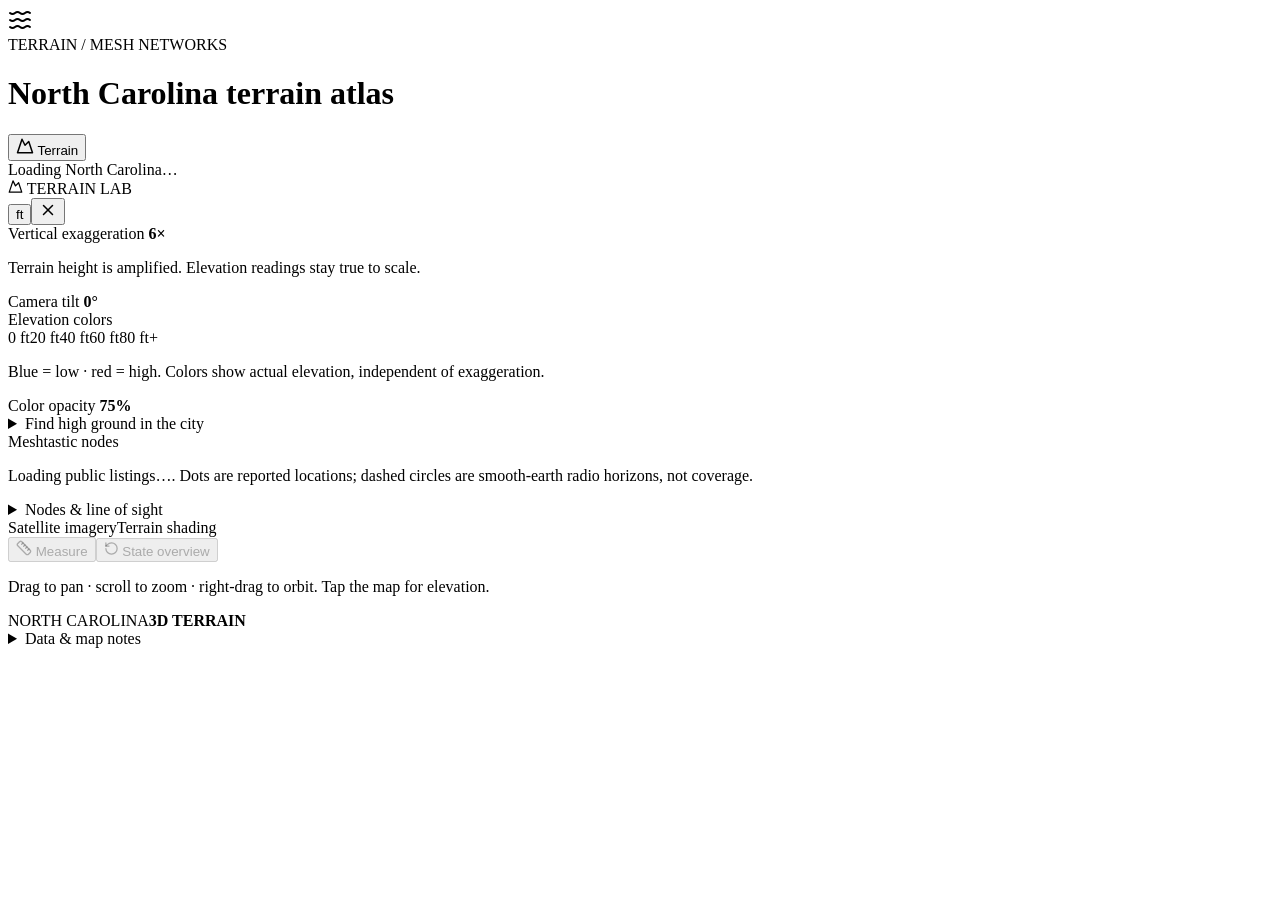
==== commit e61751c6: "Publish click-to-toggle node range popup" ====
--- a/index.html
+++ b/index.html
@@ -1,2 +1,2 @@
-<!DOCTYPE html><html lang="en"><head><meta charSet="utf-8"/><meta name="viewport" content="width=device-width, initial-scale=1"/><link rel="stylesheet" href="/wilmington-map/_next/static/css/index.DvWfVPLT.css" data-rsc-css-href="/wilmington-map/_next/static/css/index.DvWfVPLT.css" data-precedence="vite-rsc/importer-resources"/><link rel="modulepreload" fetchPriority="low" href="/wilmington-map/_next/static/chunks/index-DJgWaipI.js"/><script src="/wilmington-map/_next/static/chunks/rolldown-runtime-C60lm6uB.js" type="module" async=""></script><script src="/wilmington-map/_next/static/chunks/framework-D_rUT4EX.js" type="module" async=""></script><link rel="modulepreload" href="/wilmington-map/_next/static/chunks/layout-segment-context-CMzESBrV.js" crossorigin=""/><link rel="modulepreload" href="/wilmington-map/_next/static/chunks/page-BK6JcKbP.js" crossorigin=""/><title>North Carolina · Terrain Atlas</title><meta name="description" content="Explore the Cape Fear coast in 3D with terrain, satellite imagery, landmark stories and elevation profiles."/><script>Object.assign(((self[Symbol.for("vinext.navigationRuntime")]??={bootstrap:{routeManifest:null},functions:{}}).bootstrap.rsc??={rsc:[]}),{params:{},nav:{"pathname":"/","searchParams":[]}})</script><link rel="modulepreload" href="/wilmington-map/_next/static/chunks/index-DJgWaipI.js" />
-</head><body><main class="atlas "><div class="map-canvas" aria-label="Interactive 3D map of North Carolina"></div><header class="mast"><div class="brand-icon"><svg xmlns="http://www.w3.org/2000/svg" width="24" height="24" viewBox="0 0 24 24" fill="none" stroke="currentColor" stroke-width="2" stroke-linecap="round" stroke-linejoin="round" class="lucide lucide-waves-horizontal" aria-hidden="true"><path d="M2 12q2.5 2 5 0t5 0 5 0 5 0"></path><path d="M2 19q2.5 2 5 0t5 0 5 0 5 0"></path><path d="M2 5q2.5 2 5 0t5 0 5 0 5 0"></path></svg></div><div><span class="eyebrow">TERRAIN / MESH NETWORKS</span><h1>North Carolina<span> terrain atlas</span></h1></div><nav class="panel-actions" aria-label="Map panels"><button class="panel-toggle" aria-expanded="true" aria-controls="terrain-panel"><svg xmlns="http://www.w3.org/2000/svg" width="18" height="18" viewBox="0 0 24 24" fill="none" stroke="currentColor" stroke-width="2" stroke-linecap="round" stroke-linejoin="round" class="lucide lucide-mountain" aria-hidden="true"><path d="m8 3 4 8 5-5 5 15H2L8 3z"></path></svg> Terrain</button></nav></header><div class="loading" role="status">Loading North Carolina…</div><section id="terrain-panel" class="terrain-panel"><div class="section-title"><span class="eyebrow"><svg xmlns="http://www.w3.org/2000/svg" width="15" height="15" viewBox="0 0 24 24" fill="none" stroke="currentColor" stroke-width="2" stroke-linecap="round" stroke-linejoin="round" class="lucide lucide-mountain" aria-hidden="true"><path d="m8 3 4 8 5-5 5 15H2L8 3z"></path></svg> TERRAIN LAB</span><div class="panel-heading-actions"><button class="unit" aria-label="Toggle elevation units">ft</button><button class="icon-btn" aria-label="Hide terrain panel" title="Hide terrain panel"><svg xmlns="http://www.w3.org/2000/svg" width="18" height="18" viewBox="0 0 24 24" fill="none" stroke="currentColor" stroke-width="2" stroke-linecap="round" stroke-linejoin="round" class="lucide lucide-x" aria-hidden="true"><path d="M18 6 6 18"></path><path d="m6 6 12 12"></path></svg></button></div></div><label class="range-label" id="exag-label">Vertical exaggeration <b>6<!-- -->×</b></label><div data-orientation="horizontal" aria-labelledby="exag-label" id="base-ui-_R_6hi_" role="group" data-slot="slider" class="data-horizontal:w-full data-vertical:h-full"><div data-orientation="horizontal" data-base-ui-slider-control="" class="data-vertical:min-h-40 relative flex w-full touch-none items-center select-none data-disabled:opacity-50 data-vertical:h-full data-vertical:w-auto data-vertical:flex-col"><div data-orientation="horizontal" style="position:relative" data-slot="slider-track" class="bg-muted rounded-full data-horizontal:h-1 data-horizontal:w-full data-vertical:h-full data-vertical:w-1 relative grow overflow-hidden select-none"><div data-orientation="horizontal" data-base-ui-slider-indicator="" style="visibility:hidden;position:relative;height:inherit;--start-position:0%;inset-inline-start:0;width:var(--start-position)" data-slot="slider-range" class="bg-primary select-none data-horizontal:h-full data-vertical:w-full"></div></div><div data-orientation="horizontal" data-index="0" id="base-ui-_R_d6hi_" style="position:absolute;inset-inline-start:var(--position);top:50%;translate:-50% -50%;--position:0%;visibility:hidden" data-slot="slider-thumb" class="border-ring ring-ring/50 relative size-3 rounded-full border bg-white transition-[color,box-shadow] after:absolute after:-inset-2 hover:ring-3 focus-visible:ring-3 focus-visible:outline-hidden active:ring-3 block shrink-0 select-none disabled:pointer-events-none disabled:opacity-50"><input aria-labelledby="exag-label" aria-orientation="horizontal" aria-valuenow="6" id="base-ui-_R_d6hiH2_" max="20" min="1" step="1" style="clip-path:inset(50%);overflow:hidden;white-space:nowrap;border:0;padding:0;width:100%;height:100%;margin:-1px;position:fixed;top:0;left:0" type="range" value="6"/><script>!function(){const t=document.currentScript?.parentElement;if(!t)return;const e=t.closest("[data-base-ui-slider-control]");if(!e)return;const r=e.querySelector("[data-base-ui-slider-indicator]"),i=e.getBoundingClientRect(),n="vertical"===e.getAttribute("data-orientation")?"height":"width",o=e.querySelectorAll('input[type="range"]'),l=o.length>1,s=o.length-1;let a=null,u=null;for(let t=0;t<o.length;t+=1){const e=o[t],y=parseFloat(e.getAttribute("value")??"");if(Number.isNaN(y))return;const c=e.parentElement;if(!c)return;const p=parseFloat(e.getAttribute("max")??"100"),g=parseFloat(e.getAttribute("min")??"0"),b=c?.getBoundingClientRect(),d=i[n]-b[n],m=100*(y-g)/(p-g),v=(b[n]/2+d*m/100)/i[n]*100;c.style.setProperty("--position",`${v}%`),Number.isFinite(v)&&(c.style.removeProperty("visibility"),r&&(0===t?(a=v,r.style.setProperty("--start-position",`${v}%`),l||r.style.removeProperty("visibility")):t===s&&(u=v-(a??0),r.style.setProperty("--end-position",`${v}%`),r.style.setProperty("--relative-size",`${u}%`),r.style.removeProperty("visibility"))))}}();</script></div></div></div><p class="hint">Terrain height is amplified. Elevation readings stay true to scale.</p><label class="range-label" id="pitch-label">Camera tilt <b>0<!-- -->°</b></label><div data-orientation="horizontal" aria-labelledby="pitch-label" id="base-ui-_R_chi_" role="group" data-slot="slider" class="data-horizontal:w-full data-vertical:h-full"><div data-orientation="horizontal" data-base-ui-slider-control="" class="data-vertical:min-h-40 relative flex w-full touch-none items-center select-none data-disabled:opacity-50 data-vertical:h-full data-vertical:w-auto data-vertical:flex-col"><div data-orientation="horizontal" style="position:relative" data-slot="slider-track" class="bg-muted rounded-full data-horizontal:h-1 data-horizontal:w-full data-vertical:h-full data-vertical:w-1 relative grow overflow-hidden select-none"><div data-orientation="horizontal" data-base-ui-slider-indicator="" style="visibility:hidden;position:relative;height:inherit;--start-position:0%;inset-inline-start:0;width:var(--start-position)" data-slot="slider-range" class="bg-primary select-none data-horizontal:h-full data-vertical:w-full"></div></div><div data-orientation="horizontal" data-index="0" id="base-ui-_R_dchi_" style="position:absolute;inset-inline-start:var(--position);top:50%;translate:-50% -50%;--position:0%;visibility:hidden" data-slot="slider-thumb" class="border-ring ring-ring/50 relative size-3 rounded-full border bg-white transition-[color,box-shadow] after:absolute after:-inset-2 hover:ring-3 focus-visible:ring-3 focus-visible:outline-hidden active:ring-3 block shrink-0 select-none disabled:pointer-events-none disabled:opacity-50"><input aria-labelledby="pitch-label" aria-orientation="horizontal" aria-valuenow="0" id="base-ui-_R_dchiH2_" max="80" min="0" step="1" style="clip-path:inset(50%);overflow:hidden;white-space:nowrap;border:0;padding:0;width:100%;height:100%;margin:-1px;position:fixed;top:0;left:0" type="range" value="0"/><script>!function(){const t=document.currentScript?.parentElement;if(!t)return;const e=t.closest("[data-base-ui-slider-control]");if(!e)return;const r=e.querySelector("[data-base-ui-slider-indicator]"),i=e.getBoundingClientRect(),n="vertical"===e.getAttribute("data-orientation")?"height":"width",o=e.querySelectorAll('input[type="range"]'),l=o.length>1,s=o.length-1;let a=null,u=null;for(let t=0;t<o.length;t+=1){const e=o[t],y=parseFloat(e.getAttribute("value")??"");if(Number.isNaN(y))return;const c=e.parentElement;if(!c)return;const p=parseFloat(e.getAttribute("max")??"100"),g=parseFloat(e.getAttribute("min")??"0"),b=c?.getBoundingClientRect(),d=i[n]-b[n],m=100*(y-g)/(p-g),v=(b[n]/2+d*m/100)/i[n]*100;c.style.setProperty("--position",`${v}%`),Number.isFinite(v)&&(c.style.removeProperty("visibility"),r&&(0===t?(a=v,r.style.setProperty("--start-position",`${v}%`),l||r.style.removeProperty("visibility")):t===s&&(u=v-(a??0),r.style.setProperty("--end-position",`${v}%`),r.style.setProperty("--relative-size",`${u}%`),r.style.removeProperty("visibility"))))}}();</script></div></div></div><div class="elevation-controls"><label class="elevation-toggle">Elevation colors<span data-checked="" role="switch" tabindex="0" id="base-ui-_R_9ehi_" aria-checked="true" data-slot="switch" data-size="default" aria-label="Elevation colors" class="peer group/switch relative inline-flex shrink-0 items-center rounded-full border border-transparent transition-all outline-none group-has-[:focus-visible]/field-label:border-transparent group-has-[:focus-visible]/field-label:ring-0 after:absolute after:-inset-x-3 after:-inset-y-2 focus-visible:border-ring focus-visible:ring-3 focus-visible:ring-ring/50 aria-invalid:border-destructive aria-invalid:ring-3 aria-invalid:ring-destructive/20 data-[size=default]:h-[18.4px] data-[size=default]:w-[32px] data-[size=sm]:h-[14px] data-[size=sm]:w-[24px] dark:aria-invalid:border-destructive/50 dark:aria-invalid:ring-destructive/40 data-checked:bg-primary data-unchecked:bg-input dark:data-unchecked:bg-input/80 data-disabled:cursor-not-allowed data-disabled:opacity-50"><span data-checked="" data-slot="switch-thumb" class="pointer-events-none block rounded-full bg-background ring-0 transition-transform group-data-[size=default]/switch:size-4 group-data-[size=sm]/switch:size-3 group-data-[size=default]/switch:data-checked:translate-x-[calc(100%-2px)] group-data-[size=sm]/switch:data-checked:translate-x-[calc(100%-2px)] dark:data-checked:bg-primary-foreground group-data-[size=default]/switch:data-unchecked:translate-x-0 group-data-[size=sm]/switch:data-unchecked:translate-x-0 dark:data-unchecked:bg-foreground"></span></span><input id="base-ui-_R_9ehiH1_" style="clip-path:inset(50%);overflow:hidden;white-space:nowrap;border:0;padding:0;width:1px;height:1px;margin:-1px;position:fixed;top:0;left:0" tabindex="-1" type="checkbox" aria-hidden="true" checked=""/></label><div class="elevation-gradient" aria-label="Elevation color scale: blue is low, red is high"></div><div class="elevation-ticks"><span>0 ft</span><span>20 ft</span><span>40 ft</span><span>60 ft</span><span>80 ft<!-- -->+</span></div><p class="hint">Blue = low · red = high. Colors show actual elevation, independent of exaggeration.</p><label id="opacity-label" class="range-label">Color opacity <b>75<!-- -->%</b></label><div data-orientation="horizontal" aria-labelledby="opacity-label" id="base-ui-_R_mehi_" role="group" data-slot="slider" class="data-horizontal:w-full data-vertical:h-full"><div data-orientation="horizontal" data-base-ui-slider-control="" class="data-vertical:min-h-40 relative flex w-full touch-none items-center select-none data-disabled:opacity-50 data-vertical:h-full data-vertical:w-auto data-vertical:flex-col"><div data-orientation="horizontal" style="position:relative" data-slot="slider-track" class="bg-muted rounded-full data-horizontal:h-1 data-horizontal:w-full data-vertical:h-full data-vertical:w-1 relative grow overflow-hidden select-none"><div data-orientation="horizontal" data-base-ui-slider-indicator="" style="visibility:hidden;position:relative;height:inherit;--start-position:0%;inset-inline-start:0;width:var(--start-position)" data-slot="slider-range" class="bg-primary select-none data-horizontal:h-full data-vertical:w-full"></div></div><div data-orientation="horizontal" data-index="0" id="base-ui-_R_dmehi_" style="position:absolute;inset-inline-start:var(--position);top:50%;translate:-50% -50%;--position:0%;visibility:hidden" data-slot="slider-thumb" class="border-ring ring-ring/50 relative size-3 rounded-full border bg-white transition-[color,box-shadow] after:absolute after:-inset-2 hover:ring-3 focus-visible:ring-3 focus-visible:outline-hidden active:ring-3 block shrink-0 select-none disabled:pointer-events-none disabled:opacity-50"><input aria-labelledby="opacity-label" aria-orientation="horizontal" aria-valuenow="75" id="base-ui-_R_dmehiH2_" max="100" min="10" step="1" style="clip-path:inset(50%);overflow:hidden;white-space:nowrap;border:0;padding:0;width:100%;height:100%;margin:-1px;position:fixed;top:0;left:0" type="range" value="75"/><script>!function(){const t=document.currentScript?.parentElement;if(!t)return;const e=t.closest("[data-base-ui-slider-control]");if(!e)return;const r=e.querySelector("[data-base-ui-slider-indicator]"),i=e.getBoundingClientRect(),n="vertical"===e.getAttribute("data-orientation")?"height":"width",o=e.querySelectorAll('input[type="range"]'),l=o.length>1,s=o.length-1;let a=null,u=null;for(let t=0;t<o.length;t+=1){const e=o[t],y=parseFloat(e.getAttribute("value")??"");if(Number.isNaN(y))return;const c=e.parentElement;if(!c)return;const p=parseFloat(e.getAttribute("max")??"100"),g=parseFloat(e.getAttribute("min")??"0"),b=c?.getBoundingClientRect(),d=i[n]-b[n],m=100*(y-g)/(p-g),v=(b[n]/2+d*m/100)/i[n]*100;c.style.setProperty("--position",`${v}%`),Number.isFinite(v)&&(c.style.removeProperty("visibility"),r&&(0===t?(a=v,r.style.setProperty("--start-position",`${v}%`),l||r.style.removeProperty("visibility")):t===s&&(u=v-(a??0),r.style.setProperty("--end-position",`${v}%`),r.style.setProperty("--relative-size",`${u}%`),r.style.removeProperty("visibility"))))}}();</script></div></div></div><details class="high-ground"><summary>Find high ground in the city</summary><p>Highest sampled candidates, spaced at least 500 m apart. Click to fly there.</p><small>~32 m terrain grid. These are candidate high spots, not verified summits. White dashed line: city limits. Colors also extend outside the city.</small></details></div><div class="mesh-controls"><label class="elevation-toggle">Meshtastic nodes<span data-checked="" role="switch" tabindex="0" id="base-ui-_R_9ghi_" aria-checked="true" data-slot="switch" data-size="default" aria-label="Meshtastic nodes" class="peer group/switch relative inline-flex shrink-0 items-center rounded-full border border-transparent transition-all outline-none group-has-[:focus-visible]/field-label:border-transparent group-has-[:focus-visible]/field-label:ring-0 after:absolute after:-inset-x-3 after:-inset-y-2 focus-visible:border-ring focus-visible:ring-3 focus-visible:ring-ring/50 aria-invalid:border-destructive aria-invalid:ring-3 aria-invalid:ring-destructive/20 data-[size=default]:h-[18.4px] data-[size=default]:w-[32px] data-[size=sm]:h-[14px] data-[size=sm]:w-[24px] dark:aria-invalid:border-destructive/50 dark:aria-invalid:ring-destructive/40 data-checked:bg-primary data-unchecked:bg-input dark:data-unchecked:bg-input/80 data-disabled:cursor-not-allowed data-disabled:opacity-50"><span data-checked="" data-slot="switch-thumb" class="pointer-events-none block rounded-full bg-background ring-0 transition-transform group-data-[size=default]/switch:size-4 group-data-[size=sm]/switch:size-3 group-data-[size=default]/switch:data-checked:translate-x-[calc(100%-2px)] group-data-[size=sm]/switch:data-checked:translate-x-[calc(100%-2px)] dark:data-checked:bg-primary-foreground group-data-[size=default]/switch:data-unchecked:translate-x-0 group-data-[size=sm]/switch:data-unchecked:translate-x-0 dark:data-unchecked:bg-foreground"></span></span><input id="base-ui-_R_9ghiH1_" style="clip-path:inset(50%);overflow:hidden;white-space:nowrap;border:0;padding:0;width:1px;height:1px;margin:-1px;position:fixed;top:0;left:0" tabindex="-1" type="checkbox" aria-hidden="true" checked=""/></label><p class="hint">Loading public listings…<!-- -->. Dots are reported locations; dashed circles are smooth-earth radio horizons, not coverage.</p><details class="high-ground"><summary>Nodes &amp; line of sight</summary><label class="elevation-toggle los-elevation-toggle">All node ranges<span data-unchecked="" role="switch" tabindex="0" id="base-ui-_R_11aghi_" aria-checked="false" data-slot="switch" data-size="default" aria-label="All node ranges" class="peer group/switch relative inline-flex shrink-0 items-center rounded-full border border-transparent transition-all outline-none group-has-[:focus-visible]/field-label:border-transparent group-has-[:focus-visible]/field-label:ring-0 after:absolute after:-inset-x-3 after:-inset-y-2 focus-visible:border-ring focus-visible:ring-3 focus-visible:ring-ring/50 aria-invalid:border-destructive aria-invalid:ring-3 aria-invalid:ring-destructive/20 data-[size=default]:h-[18.4px] data-[size=default]:w-[32px] data-[size=sm]:h-[14px] data-[size=sm]:w-[24px] dark:aria-invalid:border-destructive/50 dark:aria-invalid:ring-destructive/40 data-checked:bg-primary data-unchecked:bg-input dark:data-unchecked:bg-input/80 data-disabled:cursor-not-allowed data-disabled:opacity-50"><span data-unchecked="" data-slot="switch-thumb" class="pointer-events-none block rounded-full bg-background ring-0 transition-transform group-data-[size=default]/switch:size-4 group-data-[size=sm]/switch:size-3 group-data-[size=default]/switch:data-checked:translate-x-[calc(100%-2px)] group-data-[size=sm]/switch:data-checked:translate-x-[calc(100%-2px)] dark:data-checked:bg-primary-foreground group-data-[size=default]/switch:data-unchecked:translate-x-0 group-data-[size=sm]/switch:data-unchecked:translate-x-0 dark:data-unchecked:bg-foreground"></span></span><input id="base-ui-_R_11aghiH1_" style="clip-path:inset(50%);overflow:hidden;white-space:nowrap;border:0;padding:0;width:1px;height:1px;margin:-1px;position:fixed;top:0;left:0" tabindex="-1" type="checkbox" aria-hidden="true"/></label><p class="hint">0 of 0 ranges enabled. Use each node’s switch and color below. Enabled ranges calculate automatically.</p><div class="los-appearance"><label class="elevation-toggle">Selected node color<input type="color" aria-label="Selected node range color" disabled="" value="#00e5ff"/></label><label class="range-label" id="los-opacity">Range opacity <b>60<!-- -->%</b></label><div data-orientation="horizontal" aria-labelledby="los-opacity" id="base-ui-_R_1iaghi_" role="group" data-slot="slider" class="data-horizontal:w-full data-vertical:h-full"><div data-orientation="horizontal" data-base-ui-slider-control="" class="data-vertical:min-h-40 relative flex w-full touch-none items-center select-none data-disabled:opacity-50 data-vertical:h-full data-vertical:w-auto data-vertical:flex-col"><div data-orientation="horizontal" style="position:relative" data-slot="slider-track" class="bg-muted rounded-full data-horizontal:h-1 data-horizontal:w-full data-vertical:h-full data-vertical:w-1 relative grow overflow-hidden select-none"><div data-orientation="horizontal" data-base-ui-slider-indicator="" style="visibility:hidden;position:relative;height:inherit;--start-position:0%;inset-inline-start:0;width:var(--start-position)" data-slot="slider-range" class="bg-primary select-none data-horizontal:h-full data-vertical:w-full"></div></div><div data-orientation="horizontal" data-index="0" id="base-ui-_R_1liaghi_" style="position:absolute;inset-inline-start:var(--position);top:50%;translate:-50% -50%;--position:0%;visibility:hidden" data-slot="slider-thumb" class="border-ring ring-ring/50 relative size-3 rounded-full border bg-white transition-[color,box-shadow] after:absolute after:-inset-2 hover:ring-3 focus-visible:ring-3 focus-visible:outline-hidden active:ring-3 block shrink-0 select-none disabled:pointer-events-none disabled:opacity-50"><input aria-labelledby="los-opacity" aria-orientation="horizontal" aria-valuenow="60" id="base-ui-_R_1liaghiH2_" max="90" min="15" step="5" style="clip-path:inset(50%);overflow:hidden;white-space:nowrap;border:0;padding:0;width:100%;height:100%;margin:-1px;position:fixed;top:0;left:0" type="range" value="60"/><script>!function(){const t=document.currentScript?.parentElement;if(!t)return;const e=t.closest("[data-base-ui-slider-control]");if(!e)return;const r=e.querySelector("[data-base-ui-slider-indicator]"),i=e.getBoundingClientRect(),n="vertical"===e.getAttribute("data-orientation")?"height":"width",o=e.querySelectorAll('input[type="range"]'),l=o.length>1,s=o.length-1;let a=null,u=null;for(let t=0;t<o.length;t+=1){const e=o[t],y=parseFloat(e.getAttribute("value")??"");if(Number.isNaN(y))return;const c=e.parentElement;if(!c)return;const p=parseFloat(e.getAttribute("max")??"100"),g=parseFloat(e.getAttribute("min")??"0"),b=c?.getBoundingClientRect(),d=i[n]-b[n],m=100*(y-g)/(p-g),v=(b[n]/2+d*m/100)/i[n]*100;c.style.setProperty("--position",`${v}%`),Number.isFinite(v)&&(c.style.removeProperty("visibility"),r&&(0===t?(a=v,r.style.setProperty("--start-position",`${v}%`),l||r.style.removeProperty("visibility")):t===s&&(u=v-(a??0),r.style.setProperty("--end-position",`${v}%`),r.style.setProperty("--relative-size",`${u}%`),r.style.removeProperty("visibility"))))}}();</script></div></div></div><label class="elevation-toggle los-elevation-toggle">Elevation colors<span data-checked="" role="switch" tabindex="0" id="base-ui-_R_a2aghi_" aria-checked="true" data-slot="switch" data-size="default" aria-label="Elevation colors while viewing line of sight" class="peer group/switch relative inline-flex shrink-0 items-center rounded-full border border-transparent transition-all outline-none group-has-[:focus-visible]/field-label:border-transparent group-has-[:focus-visible]/field-label:ring-0 after:absolute after:-inset-x-3 after:-inset-y-2 focus-visible:border-ring focus-visible:ring-3 focus-visible:ring-ring/50 aria-invalid:border-destructive aria-invalid:ring-3 aria-invalid:ring-destructive/20 data-[size=default]:h-[18.4px] data-[size=default]:w-[32px] data-[size=sm]:h-[14px] data-[size=sm]:w-[24px] dark:aria-invalid:border-destructive/50 dark:aria-invalid:ring-destructive/40 data-checked:bg-primary data-unchecked:bg-input dark:data-unchecked:bg-input/80 data-disabled:cursor-not-allowed data-disabled:opacity-50"><span data-checked="" data-slot="switch-thumb" class="pointer-events-none block rounded-full bg-background ring-0 transition-transform group-data-[size=default]/switch:size-4 group-data-[size=sm]/switch:size-3 group-data-[size=default]/switch:data-checked:translate-x-[calc(100%-2px)] group-data-[size=sm]/switch:data-checked:translate-x-[calc(100%-2px)] dark:data-checked:bg-primary-foreground group-data-[size=default]/switch:data-unchecked:translate-x-0 group-data-[size=sm]/switch:data-unchecked:translate-x-0 dark:data-unchecked:bg-foreground"></span></span><input id="base-ui-_R_a2aghiH1_" style="clip-path:inset(50%);overflow:hidden;white-space:nowrap;border:0;padding:0;width:1px;height:1px;margin:-1px;position:fixed;top:0;left:0" tabindex="-1" type="checkbox" aria-hidden="true" checked=""/></label><p class="hint">Turn elevation colors off for a clearer view of the range overlay. Your terrain stays 3D.</p></div><button class="mesh-calculate" disabled="" aria-pressed="false">Add a planned node</button><p>Snapshot <!-- -->…<!-- --> · <a href="https://ncmesh.net/map/" target="_blank" rel="noreferrer">NC Mesh source ↗</a>. Not a complete or live node inventory.</p><div class="mesh-list"></div><label class="range-label" id="mesh-tx">Assumed node height<!-- --> <b>10<!-- --> m / <!-- -->33<!-- --> ft</b></label><div data-orientation="horizontal" aria-labelledby="mesh-tx" id="base-ui-_R_6aghi_" role="group" data-slot="slider" class="data-horizontal:w-full data-vertical:h-full"><div data-orientation="horizontal" data-base-ui-slider-control="" class="data-vertical:min-h-40 relative flex w-full touch-none items-center select-none data-disabled:opacity-50 data-vertical:h-full data-vertical:w-auto data-vertical:flex-col"><div data-orientation="horizontal" style="position:relative" data-slot="slider-track" class="bg-muted rounded-full data-horizontal:h-1 data-horizontal:w-full data-vertical:h-full data-vertical:w-1 relative grow overflow-hidden select-none"><div data-orientation="horizontal" data-base-ui-slider-indicator="" style="visibility:hidden;position:relative;height:inherit;--start-position:0%;inset-inline-start:0;width:var(--start-position)" data-slot="slider-range" class="bg-primary select-none data-horizontal:h-full data-vertical:w-full"></div></div><div data-orientation="horizontal" data-index="0" id="base-ui-_R_6maghi_" style="position:absolute;inset-inline-start:var(--position);top:50%;translate:-50% -50%;--position:0%;visibility:hidden" data-slot="slider-thumb" class="border-ring ring-ring/50 relative size-3 rounded-full border bg-white transition-[color,box-shadow] after:absolute after:-inset-2 hover:ring-3 focus-visible:ring-3 focus-visible:outline-hidden active:ring-3 block shrink-0 select-none disabled:pointer-events-none disabled:opacity-50"><input aria-labelledby="mesh-tx" aria-orientation="horizontal" aria-valuenow="10" id="base-ui-_R_6maghiH2_" max="100" min="1" step="1" style="clip-path:inset(50%);overflow:hidden;white-space:nowrap;border:0;padding:0;width:100%;height:100%;margin:-1px;position:fixed;top:0;left:0" type="range" value="10"/><script>!function(){const t=document.currentScript?.parentElement;if(!t)return;const e=t.closest("[data-base-ui-slider-control]");if(!e)return;const r=e.querySelector("[data-base-ui-slider-indicator]"),i=e.getBoundingClientRect(),n="vertical"===e.getAttribute("data-orientation")?"height":"width",o=e.querySelectorAll('input[type="range"]'),l=o.length>1,s=o.length-1;let a=null,u=null;for(let t=0;t<o.length;t+=1){const e=o[t],y=parseFloat(e.getAttribute("value")??"");if(Number.isNaN(y))return;const c=e.parentElement;if(!c)return;const p=parseFloat(e.getAttribute("max")??"100"),g=parseFloat(e.getAttribute("min")??"0"),b=c?.getBoundingClientRect(),d=i[n]-b[n],m=100*(y-g)/(p-g),v=(b[n]/2+d*m/100)/i[n]*100;c.style.setProperty("--position",`${v}%`),Number.isFinite(v)&&(c.style.removeProperty("visibility"),r&&(0===t?(a=v,r.style.setProperty("--start-position",`${v}%`),l||r.style.removeProperty("visibility")):t===s&&(u=v-(a??0),r.style.setProperty("--end-position",`${v}%`),r.style.setProperty("--relative-size",`${u}%`),r.style.removeProperty("visibility"))))}}();</script></div></div></div><label class="range-label" id="mesh-rx">Receiver height <b>1.5<!-- --> m</b></label><div data-orientation="horizontal" aria-labelledby="mesh-rx" id="base-ui-_R_7aghi_" role="group" data-slot="slider" class="data-horizontal:w-full data-vertical:h-full"><div data-orientation="horizontal" data-base-ui-slider-control="" class="data-vertical:min-h-40 relative flex w-full touch-none items-center select-none data-disabled:opacity-50 data-vertical:h-full data-vertical:w-auto data-vertical:flex-col"><div data-orientation="horizontal" style="position:relative" data-slot="slider-track" class="bg-muted rounded-full data-horizontal:h-1 data-horizontal:w-full data-vertical:h-full data-vertical:w-1 relative grow overflow-hidden select-none"><div data-orientation="horizontal" data-base-ui-slider-indicator="" style="visibility:hidden;position:relative;height:inherit;--start-position:0%;inset-inline-start:0;width:var(--start-position)" data-slot="slider-range" class="bg-primary select-none data-horizontal:h-full data-vertical:w-full"></div></div><div data-orientation="horizontal" data-index="0" id="base-ui-_R_6naghi_" style="position:absolute;inset-inline-start:var(--position);top:50%;translate:-50% -50%;--position:0%;visibility:hidden" data-slot="slider-thumb" class="border-ring ring-ring/50 relative size-3 rounded-full border bg-white transition-[color,box-shadow] after:absolute after:-inset-2 hover:ring-3 focus-visible:ring-3 focus-visible:outline-hidden active:ring-3 block shrink-0 select-none disabled:pointer-events-none disabled:opacity-50"><input aria-labelledby="mesh-rx" aria-orientation="horizontal" aria-valuenow="1.5" id="base-ui-_R_6naghiH2_" max="20" min="1" step="0.5" style="clip-path:inset(50%);overflow:hidden;white-space:nowrap;border:0;padding:0;width:100%;height:100%;margin:-1px;position:fixed;top:0;left:0" type="range" value="1.5"/><script>!function(){const t=document.currentScript?.parentElement;if(!t)return;const e=t.closest("[data-base-ui-slider-control]");if(!e)return;const r=e.querySelector("[data-base-ui-slider-indicator]"),i=e.getBoundingClientRect(),n="vertical"===e.getAttribute("data-orientation")?"height":"width",o=e.querySelectorAll('input[type="range"]'),l=o.length>1,s=o.length-1;let a=null,u=null;for(let t=0;t<o.length;t+=1){const e=o[t],y=parseFloat(e.getAttribute("value")??"");if(Number.isNaN(y))return;const c=e.parentElement;if(!c)return;const p=parseFloat(e.getAttribute("max")??"100"),g=parseFloat(e.getAttribute("min")??"0"),b=c?.getBoundingClientRect(),d=i[n]-b[n],m=100*(y-g)/(p-g),v=(b[n]/2+d*m/100)/i[n]*100;c.style.setProperty("--position",`${v}%`),Number.isFinite(v)&&(c.style.removeProperty("visibility"),r&&(0===t?(a=v,r.style.setProperty("--start-position",`${v}%`),l||r.style.removeProperty("visibility")):t===s&&(u=v-(a??0),r.style.setProperty("--end-position",`${v}%`),r.style.setProperty("--relative-size",`${u}%`),r.style.removeProperty("visibility"))))}}();</script></div></div></div><p>Heights above local ground. Planned nodes keep individual heights; the assumed height applies to public nodes. Receiver height applies to every range. Ideal horizon: ≈ <!-- -->11.2<!-- --> mi / <!-- -->18.1<!-- --> km.</p><button class="mesh-calculate" disabled="">Enable a node range to calculate</button><p role="status"></p><small>Terrain estimate: 5° rays, 200 m steps, 20 km radius, ~32 m terrain data, Earth curvature with 4/3 effective radius. Visibility cells can be separated by terrain shadows. Approximate node positions and unknown antenna heights make this exploratory only. Trees, buildings, Fresnel clearance, antenna gain, radio settings and interference are not modeled. No measured link or guaranteed range is implied.</small><p><a href="https://meshtastic.org/docs/configuration/module/mqtt/" target="_blank" rel="noreferrer">Public map reporting</a> · <a href="https://www.itu.int/dms_pub/itu-r/opb/hdb/R-HDB-54-2009-OAS-PDF-E.pdf" target="_blank" rel="noreferrer">Propagation assumptions (ITU)</a></p></details></div><div class="switches"><label>Satellite imagery<span data-unchecked="" role="switch" tabindex="0" id="base-ui-_R_9ihi_" aria-checked="false" data-slot="switch" data-size="default" aria-label="Satellite imagery" class="peer group/switch relative inline-flex shrink-0 items-center rounded-full border border-transparent transition-all outline-none group-has-[:focus-visible]/field-label:border-transparent group-has-[:focus-visible]/field-label:ring-0 after:absolute after:-inset-x-3 after:-inset-y-2 focus-visible:border-ring focus-visible:ring-3 focus-visible:ring-ring/50 aria-invalid:border-destructive aria-invalid:ring-3 aria-invalid:ring-destructive/20 data-[size=default]:h-[18.4px] data-[size=default]:w-[32px] data-[size=sm]:h-[14px] data-[size=sm]:w-[24px] dark:aria-invalid:border-destructive/50 dark:aria-invalid:ring-destructive/40 data-checked:bg-primary data-unchecked:bg-input dark:data-unchecked:bg-input/80 data-disabled:cursor-not-allowed data-disabled:opacity-50"><span data-unchecked="" data-slot="switch-thumb" class="pointer-events-none block rounded-full bg-background ring-0 transition-transform group-data-[size=default]/switch:size-4 group-data-[size=sm]/switch:size-3 group-data-[size=default]/switch:data-checked:translate-x-[calc(100%-2px)] group-data-[size=sm]/switch:data-checked:translate-x-[calc(100%-2px)] dark:data-checked:bg-primary-foreground group-data-[size=default]/switch:data-unchecked:translate-x-0 group-data-[size=sm]/switch:data-unchecked:translate-x-0 dark:data-unchecked:bg-foreground"></span></span><input id="base-ui-_R_9ihiH1_" style="clip-path:inset(50%);overflow:hidden;white-space:nowrap;border:0;padding:0;width:1px;height:1px;margin:-1px;position:fixed;top:0;left:0" tabindex="-1" type="checkbox" aria-hidden="true"/></label><label>Terrain shading<span data-checked="" role="switch" tabindex="0" id="base-ui-_R_aihi_" aria-checked="true" data-slot="switch" data-size="default" aria-label="Terrain shading" class="peer group/switch relative inline-flex shrink-0 items-center rounded-full border border-transparent transition-all outline-none group-has-[:focus-visible]/field-label:border-transparent group-has-[:focus-visible]/field-label:ring-0 after:absolute after:-inset-x-3 after:-inset-y-2 focus-visible:border-ring focus-visible:ring-3 focus-visible:ring-ring/50 aria-invalid:border-destructive aria-invalid:ring-3 aria-invalid:ring-destructive/20 data-[size=default]:h-[18.4px] data-[size=default]:w-[32px] data-[size=sm]:h-[14px] data-[size=sm]:w-[24px] dark:aria-invalid:border-destructive/50 dark:aria-invalid:ring-destructive/40 data-checked:bg-primary data-unchecked:bg-input dark:data-unchecked:bg-input/80 data-disabled:cursor-not-allowed data-disabled:opacity-50"><span data-checked="" data-slot="switch-thumb" class="pointer-events-none block rounded-full bg-background ring-0 transition-transform group-data-[size=default]/switch:size-4 group-data-[size=sm]/switch:size-3 group-data-[size=default]/switch:data-checked:translate-x-[calc(100%-2px)] group-data-[size=sm]/switch:data-checked:translate-x-[calc(100%-2px)] dark:data-checked:bg-primary-foreground group-data-[size=default]/switch:data-unchecked:translate-x-0 group-data-[size=sm]/switch:data-unchecked:translate-x-0 dark:data-unchecked:bg-foreground"></span></span><input id="base-ui-_R_aihiH1_" style="clip-path:inset(50%);overflow:hidden;white-space:nowrap;border:0;padding:0;width:1px;height:1px;margin:-1px;position:fixed;top:0;left:0" tabindex="-1" type="checkbox" aria-hidden="true" checked=""/></label></div><div class="tools"><button disabled="" aria-pressed="false" class=""><svg xmlns="http://www.w3.org/2000/svg" width="16" height="16" viewBox="0 0 24 24" fill="none" stroke="currentColor" stroke-width="2" stroke-linecap="round" stroke-linejoin="round" class="lucide lucide-ruler" aria-hidden="true"><path d="M21.3 15.3a2.4 2.4 0 0 1 0 3.4l-2.6 2.6a2.4 2.4 0 0 1-3.4 0L2.7 8.7a2.41 2.41 0 0 1 0-3.4l2.6-2.6a2.41 2.41 0 0 1 3.4 0Z"></path><path d="m14.5 12.5 2-2"></path><path d="m11.5 9.5 2-2"></path><path d="m8.5 6.5 2-2"></path><path d="m17.5 15.5 2-2"></path></svg> Measure</button><button disabled=""><svg xmlns="http://www.w3.org/2000/svg" width="15" height="15" viewBox="0 0 24 24" fill="none" stroke="currentColor" stroke-width="2" stroke-linecap="round" stroke-linejoin="round" class="lucide lucide-rotate-ccw" aria-hidden="true"><path d="M3 12a9 9 0 1 0 9-9 9.75 9.75 0 0 0-6.74 2.74L3 8"></path><path d="M3 3v5h5"></path></svg> State overview</button></div><p class="hint">Drag to pan · scroll to zoom · right-drag to orbit. Tap the map for elevation.</p></section><div class="map-caption"><span>NORTH CAROLINA</span><b>3D TERRAIN</b></div><details class="sources"><summary>Data &amp; map notes</summary><p>Terrain: <a href="https://registry.opendata.aws/terrain-tiles/" target="_blank" rel="noreferrer">Mapzen / AWS Open Data</a>. Readings sample zoom-12 Terrarium tiles (approximately 32 m pixels here) independently of exaggeration. Approximate land elevations, not survey measurements. Water elevations do not represent depth.</p><p>City-limit outline: <a href="https://services1.arcgis.com/GwaLJVJq0Y6voqEc/ArcGIS/rest/services/CityLimits/FeatureServer/0" target="_blank" rel="noreferrer">Wilmington GIS city limits</a>, downloaded September 9, 2026. High-ground candidates rank approximately 139,000 zoom-12 terrain pixels within this boundary, with 500 m separation. Elevation colors use the terrain tiles at the current map zoom; local detail may differ from the coarser candidate grid.</p><p>Basemap and satellite: Esri and contributors; imagery dates vary. The map covers North Carolina and nearby border areas.</p><p>3D depicts the ground surface, not individual buildings. No live tides, flood extent or forecasts are implied.</p></details></main><script type="module" src="/wilmington-map/_next/static/chunks/index-DJgWaipI.js" id="_R_" async=""></script><script>((self[Symbol.for("vinext.navigationRuntime")]??={bootstrap:{routeManifest:null},functions:{}}).bootstrap.rsc??={rsc:[]}).rsc.push("2:I[\"3bb4c73cb361\",[],\"Children\",1]\n")</script><script>((self[Symbol.for("vinext.navigationRuntime")]??={bootstrap:{routeManifest:null},functions:{}}).bootstrap.rsc??={rsc:[]}).rsc.push("3:I[\"0bef8629d058\",[],\"GlobalErrorBoundary\",1]\n")</script><script>((self[Symbol.for("vinext.navigationRuntime")]??={bootstrap:{routeManifest:null},functions:{}}).bootstrap.rsc??={rsc:[]}).rsc.push("4:I[\"a7f3f1d63985\",[],\"default\",1]\n")</script><script>((self[Symbol.for("vinext.navigationRuntime")]??={bootstrap:{routeManifest:null},functions:{}}).bootstrap.rsc??={rsc:[]}).rsc.push("5:I[\"0bef8629d058\",[],\"ErrorBoundary\",1]\n")</script><script>((self[Symbol.for("vinext.navigationRuntime")]??={bootstrap:{routeManifest:null},functions:{}}).bootstrap.rsc??={rsc:[]}).rsc.push("6:I[\"bcc88b3729e4\",[],\"LayoutSegmentProvider\",1]\n")</script><script>((self[Symbol.for("vinext.navigationRuntime")]??={bootstrap:{routeManifest:null},functions:{}}).bootstrap.rsc??={rsc:[]}).rsc.push("7:I[\"3bb4c73cb361\",[],\"Slot\",1]\n")</script><script>((self[Symbol.for("vinext.navigationRuntime")]??={bootstrap:{routeManifest:null},functions:{}}).bootstrap.rsc??={rsc:[]}).rsc.push("8:I[\"0bef8629d058\",[],\"NotFoundBoundary\",1]\n")</script><script>((self[Symbol.for("vinext.navigationRuntime")]??={bootstrap:{routeManifest:null},functions:{}}).bootstrap.rsc??={rsc:[]}).rsc.push("9:I[\"fdec6512cad3\",[],\"AppRouterScrollTarget\",1]\n")</script><script>((self[Symbol.for("vinext.navigationRuntime")]??={bootstrap:{routeManifest:null},functions:{}}).bootstrap.rsc??={rsc:[]}).rsc.push("a:I[\"0bef8629d058\",[],\"RedirectBoundary\",1]\n")</script><script>((self[Symbol.for("vinext.navigationRuntime")]??={bootstrap:{routeManifest:null},functions:{}}).bootstrap.rsc??={rsc:[]}).rsc.push(":HL[\"/wilmington-map/_next/static/css/index.DvWfVPLT.css\",\"style\"     ]\n")</script><script>((self[Symbol.for("vinext.navigationRuntime")]??={bootstrap:{routeManifest:null},functions:{}}).bootstrap.rsc??={rsc:[]}).rsc.push("0:{\"page:/\":\"$L1\",\"layout:/\":[[[\"$\",\"link\",\"css:/wilmington-map/_next/static/css/index.DvWfVPLT.css\",{\"rel\":\"stylesheet\",\"precedence\":\"vite-rsc/importer-resources\",\"href\":\"/wilmington-map/_next/static/css/index.DvWfVPLT.css\",\"data-rsc-css-href\":\"/wilmington-map/_next/static/css/index.DvWfVPLT.css\"}],\"$undefined\"],[\"$\",\"html\",null,{\"lang\":\"en\",\"children\":[\"$\",\"body\",null,{\"children\":[\"$\",\"$L2\",null,{}]}]}]],\"route:/\":[[[\"$\",\"meta\",null,{\"charSet\":\"utf-8\"}],[[\"$\",\"title\",\"0\",{\"children\":\"North Carolina · Terrain Atlas\"}],[\"$\",\"meta\",\"1\",{\"name\":\"description\",\"content\":\"Explore the Cape Fear coast in 3D with terrain, satellite imagery, landmark stories and elevation profiles.\"}]],[[\"$\",\"meta\",\"0\",{\"name\":\"viewport\",\"content\":\"width=device-width, initial-scale=1\"}]]],[\"$\",\"$L3\",null,{\"fallback\":\"$4\",\"children\":[\"$\",\"$L5\",null,{\"fallback\":\"$4\",\"children\":[\"$\",\"$L6\",null,{\"providerId\":\"layout:/\",\"segmentMap\":{\"children\":[]},\"children\":[\"$\",\"$L7\",null,{\"id\":\"layout:/\",\"parallelSlots\":\"$undefined\",\"children\":[\"$\",\"$L8\",null,{\"resetKey\":\"\",\"fallback\":[[\"$\",\"title\",null,{\"children\":\"404: This page could not be found.\"}],[\"$\",\"div\",null,{\"style\":{\"fontFamily\":\"system-ui,\\\"Segoe UI\\\",Roboto,Helvetica,Arial,sans-serif,\\\"Apple Color Emoji\\\",\\\"Segoe UI Emoji\\\"\",\"height\":\"100vh\",\"textAlign\":\"center\",\"display\":\"flex\",\"flexDirection\":\"column\",\"alignItems\":\"center\",\"justifyContent\":\"center\"},\"children\":[\"$\",\"div\",null,{\"children\":[[\"$\",\"style\",null,{\"dangerouslySetInnerHTML\":{\"__html\":\"body{color:#000;background:#fff;margin:0}.next-error-h1{border-right:1px solid rgba(0,0,0,.3)}@media (prefers-color-scheme:dark){body{color:#fff;background:#000}.next-error-h1{border-right:1px solid rgba(255,255,255,.3)}}\"}}],[\"$\",\"h1\",null,{\"className\":\"next-error-h1\",\"style\":{\"display\":\"inline-block\",\"margin\":\"0 20px 0 0\",\"padding\":\"0 23px 0 0\",\"fontSize\":24,\"fontWeight\":500,\"verticalAlign\":\"top\",\"lineHeight\":\"49px\"},\"children\":404}],[\"$\",\"div\",null,{\"style\":{\"display\":\"inline-block\"},\"children\":[\"$\",\"h2\",null,{\"style\":{\"fontSize\":14,\"fontWeight\":400,\"lineHeight\":\"49px\",\"margin\":0},\"children\":\"This page could not be found.\"}]}]]}]}]],\"children\":[\"$\",\"$L9\",null,{\"children\":[\"$\",\"$La\",null,{\"children\":[[\"$\",\"$L6\",null,{\"providerId\":\"page:/\",\"segmentMap\":{\"children\":[\"__PAGE__\"]},\"children\":[\"$\",\"$L7\",null,{\"id\":\"page:/\"}]}],null]}]}]}]}]}]}]}],null,null],\"__route\":\"route:/\",\"__interceptionContext\":null,\"__layoutIds\":[\"layout:/\"],\"__rootLayout\":\"/\",\"__bfcacheSegmentIdentities\":{\"layout:/\":\"[\\\"layout\\\",\\\"layout:/\\\",\\\"root-boundary:/\\\",\\\"\\\"]\",\"page:/\":\"[\\\"page\\\",\\\"page:/\\\",\\\"root-boundary:/\\\",\\\"\\\"]\"},\"__srcPage\":[\"page\"],\"__layoutFlags\":{\"layout:/\":\"s\"},\"__artifactCompatibility\":{\"schemaVersion\":1,\"graphVersion\":\"app-route-graph:1177fd80f83fa7b0\",\"deploymentVersion\":\"affe1e44-3fa0-4d47-acf0-7f8d0f1ddb29\",\"appElementsSchemaVersion\":1,\"rscPayloadSchemaVersion\":1,\"rootBoundaryId\":\"/\",\"renderEpoch\":null}}\n")</script><script>((self[Symbol.for("vinext.navigationRuntime")]??={bootstrap:{routeManifest:null},functions:{}}).bootstrap.rsc??={rsc:[]}).rsc.push("b:I[\"6efdf509a785\",[],\"default\",1]\n")</script><script>((self[Symbol.for("vinext.navigationRuntime")]??={bootstrap:{routeManifest:null},functions:{}}).bootstrap.rsc??={rsc:[]}).rsc.push("1:[\"$\",\"$Lb\",null,{\"params\":\"$@c\",\"searchParams\":\"$@d\"}]\n")</script><script>((self[Symbol.for("vinext.navigationRuntime")]??={bootstrap:{routeManifest:null},functions:{}}).bootstrap.rsc??={rsc:[]}).rsc.push("c:{}\n")</script><script>((self[Symbol.for("vinext.navigationRuntime")]??={bootstrap:{routeManifest:null},functions:{}}).bootstrap.rsc??={rsc:[]}).rsc.push("d:{}\n")</script><script>Object.assign(((self[Symbol.for("vinext.navigationRuntime")]??={bootstrap:{routeManifest:null},functions:{}}).bootstrap.rsc??={rsc:[]}),{"initialCacheKind":"dynamic"});((self[Symbol.for("vinext.navigationRuntime")]??={bootstrap:{routeManifest:null},functions:{}}).bootstrap.rsc??={rsc:[]}).done=true</script></body></html>+<!DOCTYPE html><html lang="en"><head><meta charSet="utf-8"/><meta name="viewport" content="width=device-width, initial-scale=1"/><link rel="stylesheet" href="/wilmington-map/_next/static/css/index.BiEBjcaI.css" data-rsc-css-href="/wilmington-map/_next/static/css/index.BiEBjcaI.css" data-precedence="vite-rsc/importer-resources"/><link rel="modulepreload" fetchPriority="low" href="/wilmington-map/_next/static/chunks/index-BM-cugRK.js"/><script src="/wilmington-map/_next/static/chunks/rolldown-runtime-C60lm6uB.js" type="module" async=""></script><script src="/wilmington-map/_next/static/chunks/framework-D_rUT4EX.js" type="module" async=""></script><link rel="modulepreload" href="/wilmington-map/_next/static/chunks/layout-segment-context-DRkOnOht.js" crossorigin=""/><link rel="modulepreload" href="/wilmington-map/_next/static/chunks/page-B3UB--x6.js" crossorigin=""/><title>North Carolina · Terrain Atlas</title><meta name="description" content="Explore the Cape Fear coast in 3D with terrain, satellite imagery, landmark stories and elevation profiles."/><script>Object.assign(((self[Symbol.for("vinext.navigationRuntime")]??={bootstrap:{routeManifest:null},functions:{}}).bootstrap.rsc??={rsc:[]}),{params:{},nav:{"pathname":"/","searchParams":[]}})</script><link rel="modulepreload" href="/wilmington-map/_next/static/chunks/index-BM-cugRK.js" />
+</head><body><main class="atlas "><div class="map-canvas" aria-label="Interactive 3D map of North Carolina"></div><header class="mast"><div class="brand-icon"><svg xmlns="http://www.w3.org/2000/svg" width="24" height="24" viewBox="0 0 24 24" fill="none" stroke="currentColor" stroke-width="2" stroke-linecap="round" stroke-linejoin="round" class="lucide lucide-waves-horizontal" aria-hidden="true"><path d="M2 12q2.5 2 5 0t5 0 5 0 5 0"></path><path d="M2 19q2.5 2 5 0t5 0 5 0 5 0"></path><path d="M2 5q2.5 2 5 0t5 0 5 0 5 0"></path></svg></div><div><span class="eyebrow">TERRAIN / MESH NETWORKS</span><h1>North Carolina<span> terrain atlas</span></h1></div><nav class="panel-actions" aria-label="Map panels"><button class="panel-toggle" aria-expanded="true" aria-controls="terrain-panel"><svg xmlns="http://www.w3.org/2000/svg" width="18" height="18" viewBox="0 0 24 24" fill="none" stroke="currentColor" stroke-width="2" stroke-linecap="round" stroke-linejoin="round" class="lucide lucide-mountain" aria-hidden="true"><path d="m8 3 4 8 5-5 5 15H2L8 3z"></path></svg> Terrain</button></nav></header><div class="loading" role="status">Loading North Carolina…</div><section id="terrain-panel" class="terrain-panel"><div class="section-title"><span class="eyebrow"><svg xmlns="http://www.w3.org/2000/svg" width="15" height="15" viewBox="0 0 24 24" fill="none" stroke="currentColor" stroke-width="2" stroke-linecap="round" stroke-linejoin="round" class="lucide lucide-mountain" aria-hidden="true"><path d="m8 3 4 8 5-5 5 15H2L8 3z"></path></svg> TERRAIN LAB</span><div class="panel-heading-actions"><button class="unit" aria-label="Toggle elevation units">ft</button><button class="icon-btn" aria-label="Hide terrain panel" title="Hide terrain panel"><svg xmlns="http://www.w3.org/2000/svg" width="18" height="18" viewBox="0 0 24 24" fill="none" stroke="currentColor" stroke-width="2" stroke-linecap="round" stroke-linejoin="round" class="lucide lucide-x" aria-hidden="true"><path d="M18 6 6 18"></path><path d="m6 6 12 12"></path></svg></button></div></div><label class="range-label" id="exag-label">Vertical exaggeration <b>6<!-- -->×</b></label><div data-orientation="horizontal" aria-labelledby="exag-label" id="base-ui-_R_6hi_" role="group" data-slot="slider" class="data-horizontal:w-full data-vertical:h-full"><div data-orientation="horizontal" data-base-ui-slider-control="" class="data-vertical:min-h-40 relative flex w-full touch-none items-center select-none data-disabled:opacity-50 data-vertical:h-full data-vertical:w-auto data-vertical:flex-col"><div data-orientation="horizontal" style="position:relative" data-slot="slider-track" class="bg-muted rounded-full data-horizontal:h-1 data-horizontal:w-full data-vertical:h-full data-vertical:w-1 relative grow overflow-hidden select-none"><div data-orientation="horizontal" data-base-ui-slider-indicator="" style="visibility:hidden;position:relative;height:inherit;--start-position:0%;inset-inline-start:0;width:var(--start-position)" data-slot="slider-range" class="bg-primary select-none data-horizontal:h-full data-vertical:w-full"></div></div><div data-orientation="horizontal" data-index="0" id="base-ui-_R_d6hi_" style="position:absolute;inset-inline-start:var(--position);top:50%;translate:-50% -50%;--position:0%;visibility:hidden" data-slot="slider-thumb" class="border-ring ring-ring/50 relative size-3 rounded-full border bg-white transition-[color,box-shadow] after:absolute after:-inset-2 hover:ring-3 focus-visible:ring-3 focus-visible:outline-hidden active:ring-3 block shrink-0 select-none disabled:pointer-events-none disabled:opacity-50"><input aria-labelledby="exag-label" aria-orientation="horizontal" aria-valuenow="6" id="base-ui-_R_d6hiH2_" max="20" min="1" step="1" style="clip-path:inset(50%);overflow:hidden;white-space:nowrap;border:0;padding:0;width:100%;height:100%;margin:-1px;position:fixed;top:0;left:0" type="range" value="6"/><script>!function(){const t=document.currentScript?.parentElement;if(!t)return;const e=t.closest("[data-base-ui-slider-control]");if(!e)return;const r=e.querySelector("[data-base-ui-slider-indicator]"),i=e.getBoundingClientRect(),n="vertical"===e.getAttribute("data-orientation")?"height":"width",o=e.querySelectorAll('input[type="range"]'),l=o.length>1,s=o.length-1;let a=null,u=null;for(let t=0;t<o.length;t+=1){const e=o[t],y=parseFloat(e.getAttribute("value")??"");if(Number.isNaN(y))return;const c=e.parentElement;if(!c)return;const p=parseFloat(e.getAttribute("max")??"100"),g=parseFloat(e.getAttribute("min")??"0"),b=c?.getBoundingClientRect(),d=i[n]-b[n],m=100*(y-g)/(p-g),v=(b[n]/2+d*m/100)/i[n]*100;c.style.setProperty("--position",`${v}%`),Number.isFinite(v)&&(c.style.removeProperty("visibility"),r&&(0===t?(a=v,r.style.setProperty("--start-position",`${v}%`),l||r.style.removeProperty("visibility")):t===s&&(u=v-(a??0),r.style.setProperty("--end-position",`${v}%`),r.style.setProperty("--relative-size",`${u}%`),r.style.removeProperty("visibility"))))}}();</script></div></div></div><p class="hint">Terrain height is amplified. Elevation readings stay true to scale.</p><label class="range-label" id="pitch-label">Camera tilt <b>0<!-- -->°</b></label><div data-orientation="horizontal" aria-labelledby="pitch-label" id="base-ui-_R_chi_" role="group" data-slot="slider" class="data-horizontal:w-full data-vertical:h-full"><div data-orientation="horizontal" data-base-ui-slider-control="" class="data-vertical:min-h-40 relative flex w-full touch-none items-center select-none data-disabled:opacity-50 data-vertical:h-full data-vertical:w-auto data-vertical:flex-col"><div data-orientation="horizontal" style="position:relative" data-slot="slider-track" class="bg-muted rounded-full data-horizontal:h-1 data-horizontal:w-full data-vertical:h-full data-vertical:w-1 relative grow overflow-hidden select-none"><div data-orientation="horizontal" data-base-ui-slider-indicator="" style="visibility:hidden;position:relative;height:inherit;--start-position:0%;inset-inline-start:0;width:var(--start-position)" data-slot="slider-range" class="bg-primary select-none data-horizontal:h-full data-vertical:w-full"></div></div><div data-orientation="horizontal" data-index="0" id="base-ui-_R_dchi_" style="position:absolute;inset-inline-start:var(--position);top:50%;translate:-50% -50%;--position:0%;visibility:hidden" data-slot="slider-thumb" class="border-ring ring-ring/50 relative size-3 rounded-full border bg-white transition-[color,box-shadow] after:absolute after:-inset-2 hover:ring-3 focus-visible:ring-3 focus-visible:outline-hidden active:ring-3 block shrink-0 select-none disabled:pointer-events-none disabled:opacity-50"><input aria-labelledby="pitch-label" aria-orientation="horizontal" aria-valuenow="0" id="base-ui-_R_dchiH2_" max="80" min="0" step="1" style="clip-path:inset(50%);overflow:hidden;white-space:nowrap;border:0;padding:0;width:100%;height:100%;margin:-1px;position:fixed;top:0;left:0" type="range" value="0"/><script>!function(){const t=document.currentScript?.parentElement;if(!t)return;const e=t.closest("[data-base-ui-slider-control]");if(!e)return;const r=e.querySelector("[data-base-ui-slider-indicator]"),i=e.getBoundingClientRect(),n="vertical"===e.getAttribute("data-orientation")?"height":"width",o=e.querySelectorAll('input[type="range"]'),l=o.length>1,s=o.length-1;let a=null,u=null;for(let t=0;t<o.length;t+=1){const e=o[t],y=parseFloat(e.getAttribute("value")??"");if(Number.isNaN(y))return;const c=e.parentElement;if(!c)return;const p=parseFloat(e.getAttribute("max")??"100"),g=parseFloat(e.getAttribute("min")??"0"),b=c?.getBoundingClientRect(),d=i[n]-b[n],m=100*(y-g)/(p-g),v=(b[n]/2+d*m/100)/i[n]*100;c.style.setProperty("--position",`${v}%`),Number.isFinite(v)&&(c.style.removeProperty("visibility"),r&&(0===t?(a=v,r.style.setProperty("--start-position",`${v}%`),l||r.style.removeProperty("visibility")):t===s&&(u=v-(a??0),r.style.setProperty("--end-position",`${v}%`),r.style.setProperty("--relative-size",`${u}%`),r.style.removeProperty("visibility"))))}}();</script></div></div></div><div class="elevation-controls"><label class="elevation-toggle">Elevation colors<span data-checked="" role="switch" tabindex="0" id="base-ui-_R_9ehi_" aria-checked="true" data-slot="switch" data-size="default" aria-label="Elevation colors" class="peer group/switch relative inline-flex shrink-0 items-center rounded-full border border-transparent transition-all outline-none group-has-[:focus-visible]/field-label:border-transparent group-has-[:focus-visible]/field-label:ring-0 after:absolute after:-inset-x-3 after:-inset-y-2 focus-visible:border-ring focus-visible:ring-3 focus-visible:ring-ring/50 aria-invalid:border-destructive aria-invalid:ring-3 aria-invalid:ring-destructive/20 data-[size=default]:h-[18.4px] data-[size=default]:w-[32px] data-[size=sm]:h-[14px] data-[size=sm]:w-[24px] dark:aria-invalid:border-destructive/50 dark:aria-invalid:ring-destructive/40 data-checked:bg-primary data-unchecked:bg-input dark:data-unchecked:bg-input/80 data-disabled:cursor-not-allowed data-disabled:opacity-50"><span data-checked="" data-slot="switch-thumb" class="pointer-events-none block rounded-full bg-background ring-0 transition-transform group-data-[size=default]/switch:size-4 group-data-[size=sm]/switch:size-3 group-data-[size=default]/switch:data-checked:translate-x-[calc(100%-2px)] group-data-[size=sm]/switch:data-checked:translate-x-[calc(100%-2px)] dark:data-checked:bg-primary-foreground group-data-[size=default]/switch:data-unchecked:translate-x-0 group-data-[size=sm]/switch:data-unchecked:translate-x-0 dark:data-unchecked:bg-foreground"></span></span><input id="base-ui-_R_9ehiH1_" style="clip-path:inset(50%);overflow:hidden;white-space:nowrap;border:0;padding:0;width:1px;height:1px;margin:-1px;position:fixed;top:0;left:0" tabindex="-1" type="checkbox" aria-hidden="true" checked=""/></label><div class="elevation-gradient" aria-label="Elevation color scale: blue is low, red is high"></div><div class="elevation-ticks"><span>0 ft</span><span>20 ft</span><span>40 ft</span><span>60 ft</span><span>80 ft<!-- -->+</span></div><p class="hint">Blue = low · red = high. Colors show actual elevation, independent of exaggeration.</p><label id="opacity-label" class="range-label">Color opacity <b>75<!-- -->%</b></label><div data-orientation="horizontal" aria-labelledby="opacity-label" id="base-ui-_R_mehi_" role="group" data-slot="slider" class="data-horizontal:w-full data-vertical:h-full"><div data-orientation="horizontal" data-base-ui-slider-control="" class="data-vertical:min-h-40 relative flex w-full touch-none items-center select-none data-disabled:opacity-50 data-vertical:h-full data-vertical:w-auto data-vertical:flex-col"><div data-orientation="horizontal" style="position:relative" data-slot="slider-track" class="bg-muted rounded-full data-horizontal:h-1 data-horizontal:w-full data-vertical:h-full data-vertical:w-1 relative grow overflow-hidden select-none"><div data-orientation="horizontal" data-base-ui-slider-indicator="" style="visibility:hidden;position:relative;height:inherit;--start-position:0%;inset-inline-start:0;width:var(--start-position)" data-slot="slider-range" class="bg-primary select-none data-horizontal:h-full data-vertical:w-full"></div></div><div data-orientation="horizontal" data-index="0" id="base-ui-_R_dmehi_" style="position:absolute;inset-inline-start:var(--position);top:50%;translate:-50% -50%;--position:0%;visibility:hidden" data-slot="slider-thumb" class="border-ring ring-ring/50 relative size-3 rounded-full border bg-white transition-[color,box-shadow] after:absolute after:-inset-2 hover:ring-3 focus-visible:ring-3 focus-visible:outline-hidden active:ring-3 block shrink-0 select-none disabled:pointer-events-none disabled:opacity-50"><input aria-labelledby="opacity-label" aria-orientation="horizontal" aria-valuenow="75" id="base-ui-_R_dmehiH2_" max="100" min="10" step="1" style="clip-path:inset(50%);overflow:hidden;white-space:nowrap;border:0;padding:0;width:100%;height:100%;margin:-1px;position:fixed;top:0;left:0" type="range" value="75"/><script>!function(){const t=document.currentScript?.parentElement;if(!t)return;const e=t.closest("[data-base-ui-slider-control]");if(!e)return;const r=e.querySelector("[data-base-ui-slider-indicator]"),i=e.getBoundingClientRect(),n="vertical"===e.getAttribute("data-orientation")?"height":"width",o=e.querySelectorAll('input[type="range"]'),l=o.length>1,s=o.length-1;let a=null,u=null;for(let t=0;t<o.length;t+=1){const e=o[t],y=parseFloat(e.getAttribute("value")??"");if(Number.isNaN(y))return;const c=e.parentElement;if(!c)return;const p=parseFloat(e.getAttribute("max")??"100"),g=parseFloat(e.getAttribute("min")??"0"),b=c?.getBoundingClientRect(),d=i[n]-b[n],m=100*(y-g)/(p-g),v=(b[n]/2+d*m/100)/i[n]*100;c.style.setProperty("--position",`${v}%`),Number.isFinite(v)&&(c.style.removeProperty("visibility"),r&&(0===t?(a=v,r.style.setProperty("--start-position",`${v}%`),l||r.style.removeProperty("visibility")):t===s&&(u=v-(a??0),r.style.setProperty("--end-position",`${v}%`),r.style.setProperty("--relative-size",`${u}%`),r.style.removeProperty("visibility"))))}}();</script></div></div></div><details class="high-ground"><summary>Find high ground in the city</summary><p>Highest sampled candidates, spaced at least 500 m apart. Click to fly there.</p><small>~32 m terrain grid. These are candidate high spots, not verified summits. White dashed line: city limits. Colors also extend outside the city.</small></details></div><div class="mesh-controls"><label class="elevation-toggle">Meshtastic nodes<span data-checked="" role="switch" tabindex="0" id="base-ui-_R_9ghi_" aria-checked="true" data-slot="switch" data-size="default" aria-label="Meshtastic nodes" class="peer group/switch relative inline-flex shrink-0 items-center rounded-full border border-transparent transition-all outline-none group-has-[:focus-visible]/field-label:border-transparent group-has-[:focus-visible]/field-label:ring-0 after:absolute after:-inset-x-3 after:-inset-y-2 focus-visible:border-ring focus-visible:ring-3 focus-visible:ring-ring/50 aria-invalid:border-destructive aria-invalid:ring-3 aria-invalid:ring-destructive/20 data-[size=default]:h-[18.4px] data-[size=default]:w-[32px] data-[size=sm]:h-[14px] data-[size=sm]:w-[24px] dark:aria-invalid:border-destructive/50 dark:aria-invalid:ring-destructive/40 data-checked:bg-primary data-unchecked:bg-input dark:data-unchecked:bg-input/80 data-disabled:cursor-not-allowed data-disabled:opacity-50"><span data-checked="" data-slot="switch-thumb" class="pointer-events-none block rounded-full bg-background ring-0 transition-transform group-data-[size=default]/switch:size-4 group-data-[size=sm]/switch:size-3 group-data-[size=default]/switch:data-checked:translate-x-[calc(100%-2px)] group-data-[size=sm]/switch:data-checked:translate-x-[calc(100%-2px)] dark:data-checked:bg-primary-foreground group-data-[size=default]/switch:data-unchecked:translate-x-0 group-data-[size=sm]/switch:data-unchecked:translate-x-0 dark:data-unchecked:bg-foreground"></span></span><input id="base-ui-_R_9ghiH1_" style="clip-path:inset(50%);overflow:hidden;white-space:nowrap;border:0;padding:0;width:1px;height:1px;margin:-1px;position:fixed;top:0;left:0" tabindex="-1" type="checkbox" aria-hidden="true" checked=""/></label><p class="hint">Loading public listings…<!-- -->. Dots are reported locations; dashed circles are smooth-earth radio horizons, not coverage.</p><details class="high-ground"><summary>Nodes &amp; line of sight</summary><label class="elevation-toggle los-elevation-toggle">All node ranges<span data-unchecked="" role="switch" tabindex="0" id="base-ui-_R_11aghi_" aria-checked="false" data-slot="switch" data-size="default" aria-label="All node ranges" class="peer group/switch relative inline-flex shrink-0 items-center rounded-full border border-transparent transition-all outline-none group-has-[:focus-visible]/field-label:border-transparent group-has-[:focus-visible]/field-label:ring-0 after:absolute after:-inset-x-3 after:-inset-y-2 focus-visible:border-ring focus-visible:ring-3 focus-visible:ring-ring/50 aria-invalid:border-destructive aria-invalid:ring-3 aria-invalid:ring-destructive/20 data-[size=default]:h-[18.4px] data-[size=default]:w-[32px] data-[size=sm]:h-[14px] data-[size=sm]:w-[24px] dark:aria-invalid:border-destructive/50 dark:aria-invalid:ring-destructive/40 data-checked:bg-primary data-unchecked:bg-input dark:data-unchecked:bg-input/80 data-disabled:cursor-not-allowed data-disabled:opacity-50"><span data-unchecked="" data-slot="switch-thumb" class="pointer-events-none block rounded-full bg-background ring-0 transition-transform group-data-[size=default]/switch:size-4 group-data-[size=sm]/switch:size-3 group-data-[size=default]/switch:data-checked:translate-x-[calc(100%-2px)] group-data-[size=sm]/switch:data-checked:translate-x-[calc(100%-2px)] dark:data-checked:bg-primary-foreground group-data-[size=default]/switch:data-unchecked:translate-x-0 group-data-[size=sm]/switch:data-unchecked:translate-x-0 dark:data-unchecked:bg-foreground"></span></span><input id="base-ui-_R_11aghiH1_" style="clip-path:inset(50%);overflow:hidden;white-space:nowrap;border:0;padding:0;width:1px;height:1px;margin:-1px;position:fixed;top:0;left:0" tabindex="-1" type="checkbox" aria-hidden="true"/></label><p class="hint">0 of 0 ranges enabled. Use each node’s switch and color below. Enabled ranges calculate automatically.</p><div class="los-appearance"><label class="elevation-toggle">Selected node color<input type="color" aria-label="Selected node range color" disabled="" value="#00e5ff"/></label><label class="range-label" id="los-opacity">Range opacity <b>60<!-- -->%</b></label><div data-orientation="horizontal" aria-labelledby="los-opacity" id="base-ui-_R_1iaghi_" role="group" data-slot="slider" class="data-horizontal:w-full data-vertical:h-full"><div data-orientation="horizontal" data-base-ui-slider-control="" class="data-vertical:min-h-40 relative flex w-full touch-none items-center select-none data-disabled:opacity-50 data-vertical:h-full data-vertical:w-auto data-vertical:flex-col"><div data-orientation="horizontal" style="position:relative" data-slot="slider-track" class="bg-muted rounded-full data-horizontal:h-1 data-horizontal:w-full data-vertical:h-full data-vertical:w-1 relative grow overflow-hidden select-none"><div data-orientation="horizontal" data-base-ui-slider-indicator="" style="visibility:hidden;position:relative;height:inherit;--start-position:0%;inset-inline-start:0;width:var(--start-position)" data-slot="slider-range" class="bg-primary select-none data-horizontal:h-full data-vertical:w-full"></div></div><div data-orientation="horizontal" data-index="0" id="base-ui-_R_1liaghi_" style="position:absolute;inset-inline-start:var(--position);top:50%;translate:-50% -50%;--position:0%;visibility:hidden" data-slot="slider-thumb" class="border-ring ring-ring/50 relative size-3 rounded-full border bg-white transition-[color,box-shadow] after:absolute after:-inset-2 hover:ring-3 focus-visible:ring-3 focus-visible:outline-hidden active:ring-3 block shrink-0 select-none disabled:pointer-events-none disabled:opacity-50"><input aria-labelledby="los-opacity" aria-orientation="horizontal" aria-valuenow="60" id="base-ui-_R_1liaghiH2_" max="90" min="15" step="5" style="clip-path:inset(50%);overflow:hidden;white-space:nowrap;border:0;padding:0;width:100%;height:100%;margin:-1px;position:fixed;top:0;left:0" type="range" value="60"/><script>!function(){const t=document.currentScript?.parentElement;if(!t)return;const e=t.closest("[data-base-ui-slider-control]");if(!e)return;const r=e.querySelector("[data-base-ui-slider-indicator]"),i=e.getBoundingClientRect(),n="vertical"===e.getAttribute("data-orientation")?"height":"width",o=e.querySelectorAll('input[type="range"]'),l=o.length>1,s=o.length-1;let a=null,u=null;for(let t=0;t<o.length;t+=1){const e=o[t],y=parseFloat(e.getAttribute("value")??"");if(Number.isNaN(y))return;const c=e.parentElement;if(!c)return;const p=parseFloat(e.getAttribute("max")??"100"),g=parseFloat(e.getAttribute("min")??"0"),b=c?.getBoundingClientRect(),d=i[n]-b[n],m=100*(y-g)/(p-g),v=(b[n]/2+d*m/100)/i[n]*100;c.style.setProperty("--position",`${v}%`),Number.isFinite(v)&&(c.style.removeProperty("visibility"),r&&(0===t?(a=v,r.style.setProperty("--start-position",`${v}%`),l||r.style.removeProperty("visibility")):t===s&&(u=v-(a??0),r.style.setProperty("--end-position",`${v}%`),r.style.setProperty("--relative-size",`${u}%`),r.style.removeProperty("visibility"))))}}();</script></div></div></div><label class="elevation-toggle los-elevation-toggle">Elevation colors<span data-checked="" role="switch" tabindex="0" id="base-ui-_R_a2aghi_" aria-checked="true" data-slot="switch" data-size="default" aria-label="Elevation colors while viewing line of sight" class="peer group/switch relative inline-flex shrink-0 items-center rounded-full border border-transparent transition-all outline-none group-has-[:focus-visible]/field-label:border-transparent group-has-[:focus-visible]/field-label:ring-0 after:absolute after:-inset-x-3 after:-inset-y-2 focus-visible:border-ring focus-visible:ring-3 focus-visible:ring-ring/50 aria-invalid:border-destructive aria-invalid:ring-3 aria-invalid:ring-destructive/20 data-[size=default]:h-[18.4px] data-[size=default]:w-[32px] data-[size=sm]:h-[14px] data-[size=sm]:w-[24px] dark:aria-invalid:border-destructive/50 dark:aria-invalid:ring-destructive/40 data-checked:bg-primary data-unchecked:bg-input dark:data-unchecked:bg-input/80 data-disabled:cursor-not-allowed data-disabled:opacity-50"><span data-checked="" data-slot="switch-thumb" class="pointer-events-none block rounded-full bg-background ring-0 transition-transform group-data-[size=default]/switch:size-4 group-data-[size=sm]/switch:size-3 group-data-[size=default]/switch:data-checked:translate-x-[calc(100%-2px)] group-data-[size=sm]/switch:data-checked:translate-x-[calc(100%-2px)] dark:data-checked:bg-primary-foreground group-data-[size=default]/switch:data-unchecked:translate-x-0 group-data-[size=sm]/switch:data-unchecked:translate-x-0 dark:data-unchecked:bg-foreground"></span></span><input id="base-ui-_R_a2aghiH1_" style="clip-path:inset(50%);overflow:hidden;white-space:nowrap;border:0;padding:0;width:1px;height:1px;margin:-1px;position:fixed;top:0;left:0" tabindex="-1" type="checkbox" aria-hidden="true" checked=""/></label><p class="hint">Turn elevation colors off for a clearer view of the range overlay. Your terrain stays 3D.</p></div><button class="mesh-calculate" disabled="" aria-pressed="false">Add a planned node</button><p>Snapshot <!-- -->…<!-- --> · <a href="https://ncmesh.net/map/" target="_blank" rel="noreferrer">NC Mesh source ↗</a>. Not a complete or live node inventory.</p><div class="mesh-list"></div><label class="range-label" id="mesh-tx">Assumed node height<!-- --> <b>10<!-- --> m / <!-- -->33<!-- --> ft</b></label><div data-orientation="horizontal" aria-labelledby="mesh-tx" id="base-ui-_R_6aghi_" role="group" data-slot="slider" class="data-horizontal:w-full data-vertical:h-full"><div data-orientation="horizontal" data-base-ui-slider-control="" class="data-vertical:min-h-40 relative flex w-full touch-none items-center select-none data-disabled:opacity-50 data-vertical:h-full data-vertical:w-auto data-vertical:flex-col"><div data-orientation="horizontal" style="position:relative" data-slot="slider-track" class="bg-muted rounded-full data-horizontal:h-1 data-horizontal:w-full data-vertical:h-full data-vertical:w-1 relative grow overflow-hidden select-none"><div data-orientation="horizontal" data-base-ui-slider-indicator="" style="visibility:hidden;position:relative;height:inherit;--start-position:0%;inset-inline-start:0;width:var(--start-position)" data-slot="slider-range" class="bg-primary select-none data-horizontal:h-full data-vertical:w-full"></div></div><div data-orientation="horizontal" data-index="0" id="base-ui-_R_6maghi_" style="position:absolute;inset-inline-start:var(--position);top:50%;translate:-50% -50%;--position:0%;visibility:hidden" data-slot="slider-thumb" class="border-ring ring-ring/50 relative size-3 rounded-full border bg-white transition-[color,box-shadow] after:absolute after:-inset-2 hover:ring-3 focus-visible:ring-3 focus-visible:outline-hidden active:ring-3 block shrink-0 select-none disabled:pointer-events-none disabled:opacity-50"><input aria-labelledby="mesh-tx" aria-orientation="horizontal" aria-valuenow="10" id="base-ui-_R_6maghiH2_" max="100" min="1" step="1" style="clip-path:inset(50%);overflow:hidden;white-space:nowrap;border:0;padding:0;width:100%;height:100%;margin:-1px;position:fixed;top:0;left:0" type="range" value="10"/><script>!function(){const t=document.currentScript?.parentElement;if(!t)return;const e=t.closest("[data-base-ui-slider-control]");if(!e)return;const r=e.querySelector("[data-base-ui-slider-indicator]"),i=e.getBoundingClientRect(),n="vertical"===e.getAttribute("data-orientation")?"height":"width",o=e.querySelectorAll('input[type="range"]'),l=o.length>1,s=o.length-1;let a=null,u=null;for(let t=0;t<o.length;t+=1){const e=o[t],y=parseFloat(e.getAttribute("value")??"");if(Number.isNaN(y))return;const c=e.parentElement;if(!c)return;const p=parseFloat(e.getAttribute("max")??"100"),g=parseFloat(e.getAttribute("min")??"0"),b=c?.getBoundingClientRect(),d=i[n]-b[n],m=100*(y-g)/(p-g),v=(b[n]/2+d*m/100)/i[n]*100;c.style.setProperty("--position",`${v}%`),Number.isFinite(v)&&(c.style.removeProperty("visibility"),r&&(0===t?(a=v,r.style.setProperty("--start-position",`${v}%`),l||r.style.removeProperty("visibility")):t===s&&(u=v-(a??0),r.style.setProperty("--end-position",`${v}%`),r.style.setProperty("--relative-size",`${u}%`),r.style.removeProperty("visibility"))))}}();</script></div></div></div><label class="range-label" id="mesh-rx">Receiver height <b>1.5<!-- --> m</b></label><div data-orientation="horizontal" aria-labelledby="mesh-rx" id="base-ui-_R_7aghi_" role="group" data-slot="slider" class="data-horizontal:w-full data-vertical:h-full"><div data-orientation="horizontal" data-base-ui-slider-control="" class="data-vertical:min-h-40 relative flex w-full touch-none items-center select-none data-disabled:opacity-50 data-vertical:h-full data-vertical:w-auto data-vertical:flex-col"><div data-orientation="horizontal" style="position:relative" data-slot="slider-track" class="bg-muted rounded-full data-horizontal:h-1 data-horizontal:w-full data-vertical:h-full data-vertical:w-1 relative grow overflow-hidden select-none"><div data-orientation="horizontal" data-base-ui-slider-indicator="" style="visibility:hidden;position:relative;height:inherit;--start-position:0%;inset-inline-start:0;width:var(--start-position)" data-slot="slider-range" class="bg-primary select-none data-horizontal:h-full data-vertical:w-full"></div></div><div data-orientation="horizontal" data-index="0" id="base-ui-_R_6naghi_" style="position:absolute;inset-inline-start:var(--position);top:50%;translate:-50% -50%;--position:0%;visibility:hidden" data-slot="slider-thumb" class="border-ring ring-ring/50 relative size-3 rounded-full border bg-white transition-[color,box-shadow] after:absolute after:-inset-2 hover:ring-3 focus-visible:ring-3 focus-visible:outline-hidden active:ring-3 block shrink-0 select-none disabled:pointer-events-none disabled:opacity-50"><input aria-labelledby="mesh-rx" aria-orientation="horizontal" aria-valuenow="1.5" id="base-ui-_R_6naghiH2_" max="20" min="1" step="0.5" style="clip-path:inset(50%);overflow:hidden;white-space:nowrap;border:0;padding:0;width:100%;height:100%;margin:-1px;position:fixed;top:0;left:0" type="range" value="1.5"/><script>!function(){const t=document.currentScript?.parentElement;if(!t)return;const e=t.closest("[data-base-ui-slider-control]");if(!e)return;const r=e.querySelector("[data-base-ui-slider-indicator]"),i=e.getBoundingClientRect(),n="vertical"===e.getAttribute("data-orientation")?"height":"width",o=e.querySelectorAll('input[type="range"]'),l=o.length>1,s=o.length-1;let a=null,u=null;for(let t=0;t<o.length;t+=1){const e=o[t],y=parseFloat(e.getAttribute("value")??"");if(Number.isNaN(y))return;const c=e.parentElement;if(!c)return;const p=parseFloat(e.getAttribute("max")??"100"),g=parseFloat(e.getAttribute("min")??"0"),b=c?.getBoundingClientRect(),d=i[n]-b[n],m=100*(y-g)/(p-g),v=(b[n]/2+d*m/100)/i[n]*100;c.style.setProperty("--position",`${v}%`),Number.isFinite(v)&&(c.style.removeProperty("visibility"),r&&(0===t?(a=v,r.style.setProperty("--start-position",`${v}%`),l||r.style.removeProperty("visibility")):t===s&&(u=v-(a??0),r.style.setProperty("--end-position",`${v}%`),r.style.setProperty("--relative-size",`${u}%`),r.style.removeProperty("visibility"))))}}();</script></div></div></div><p>Heights above local ground. Planned nodes keep individual heights; the assumed height applies to public nodes. Receiver height applies to every range. Ideal horizon: ≈ <!-- -->11.2<!-- --> mi / <!-- -->18.1<!-- --> km.</p><button class="mesh-calculate" disabled="">Enable a node range to calculate</button><p role="status"></p><small>Terrain estimate: 5° rays, 200 m steps, 20 km radius, ~32 m terrain data, Earth curvature with 4/3 effective radius. Visibility cells can be separated by terrain shadows. Approximate node positions and unknown antenna heights make this exploratory only. Trees, buildings, Fresnel clearance, antenna gain, radio settings and interference are not modeled. No measured link or guaranteed range is implied.</small><p><a href="https://meshtastic.org/docs/configuration/module/mqtt/" target="_blank" rel="noreferrer">Public map reporting</a> · <a href="https://www.itu.int/dms_pub/itu-r/opb/hdb/R-HDB-54-2009-OAS-PDF-E.pdf" target="_blank" rel="noreferrer">Propagation assumptions (ITU)</a></p></details></div><div class="switches"><label>Satellite imagery<span data-unchecked="" role="switch" tabindex="0" id="base-ui-_R_9ihi_" aria-checked="false" data-slot="switch" data-size="default" aria-label="Satellite imagery" class="peer group/switch relative inline-flex shrink-0 items-center rounded-full border border-transparent transition-all outline-none group-has-[:focus-visible]/field-label:border-transparent group-has-[:focus-visible]/field-label:ring-0 after:absolute after:-inset-x-3 after:-inset-y-2 focus-visible:border-ring focus-visible:ring-3 focus-visible:ring-ring/50 aria-invalid:border-destructive aria-invalid:ring-3 aria-invalid:ring-destructive/20 data-[size=default]:h-[18.4px] data-[size=default]:w-[32px] data-[size=sm]:h-[14px] data-[size=sm]:w-[24px] dark:aria-invalid:border-destructive/50 dark:aria-invalid:ring-destructive/40 data-checked:bg-primary data-unchecked:bg-input dark:data-unchecked:bg-input/80 data-disabled:cursor-not-allowed data-disabled:opacity-50"><span data-unchecked="" data-slot="switch-thumb" class="pointer-events-none block rounded-full bg-background ring-0 transition-transform group-data-[size=default]/switch:size-4 group-data-[size=sm]/switch:size-3 group-data-[size=default]/switch:data-checked:translate-x-[calc(100%-2px)] group-data-[size=sm]/switch:data-checked:translate-x-[calc(100%-2px)] dark:data-checked:bg-primary-foreground group-data-[size=default]/switch:data-unchecked:translate-x-0 group-data-[size=sm]/switch:data-unchecked:translate-x-0 dark:data-unchecked:bg-foreground"></span></span><input id="base-ui-_R_9ihiH1_" style="clip-path:inset(50%);overflow:hidden;white-space:nowrap;border:0;padding:0;width:1px;height:1px;margin:-1px;position:fixed;top:0;left:0" tabindex="-1" type="checkbox" aria-hidden="true"/></label><label>Terrain shading<span data-checked="" role="switch" tabindex="0" id="base-ui-_R_aihi_" aria-checked="true" data-slot="switch" data-size="default" aria-label="Terrain shading" class="peer group/switch relative inline-flex shrink-0 items-center rounded-full border border-transparent transition-all outline-none group-has-[:focus-visible]/field-label:border-transparent group-has-[:focus-visible]/field-label:ring-0 after:absolute after:-inset-x-3 after:-inset-y-2 focus-visible:border-ring focus-visible:ring-3 focus-visible:ring-ring/50 aria-invalid:border-destructive aria-invalid:ring-3 aria-invalid:ring-destructive/20 data-[size=default]:h-[18.4px] data-[size=default]:w-[32px] data-[size=sm]:h-[14px] data-[size=sm]:w-[24px] dark:aria-invalid:border-destructive/50 dark:aria-invalid:ring-destructive/40 data-checked:bg-primary data-unchecked:bg-input dark:data-unchecked:bg-input/80 data-disabled:cursor-not-allowed data-disabled:opacity-50"><span data-checked="" data-slot="switch-thumb" class="pointer-events-none block rounded-full bg-background ring-0 transition-transform group-data-[size=default]/switch:size-4 group-data-[size=sm]/switch:size-3 group-data-[size=default]/switch:data-checked:translate-x-[calc(100%-2px)] group-data-[size=sm]/switch:data-checked:translate-x-[calc(100%-2px)] dark:data-checked:bg-primary-foreground group-data-[size=default]/switch:data-unchecked:translate-x-0 group-data-[size=sm]/switch:data-unchecked:translate-x-0 dark:data-unchecked:bg-foreground"></span></span><input id="base-ui-_R_aihiH1_" style="clip-path:inset(50%);overflow:hidden;white-space:nowrap;border:0;padding:0;width:1px;height:1px;margin:-1px;position:fixed;top:0;left:0" tabindex="-1" type="checkbox" aria-hidden="true" checked=""/></label></div><div class="tools"><button disabled="" aria-pressed="false" class=""><svg xmlns="http://www.w3.org/2000/svg" width="16" height="16" viewBox="0 0 24 24" fill="none" stroke="currentColor" stroke-width="2" stroke-linecap="round" stroke-linejoin="round" class="lucide lucide-ruler" aria-hidden="true"><path d="M21.3 15.3a2.4 2.4 0 0 1 0 3.4l-2.6 2.6a2.4 2.4 0 0 1-3.4 0L2.7 8.7a2.41 2.41 0 0 1 0-3.4l2.6-2.6a2.41 2.41 0 0 1 3.4 0Z"></path><path d="m14.5 12.5 2-2"></path><path d="m11.5 9.5 2-2"></path><path d="m8.5 6.5 2-2"></path><path d="m17.5 15.5 2-2"></path></svg> Measure</button><button disabled=""><svg xmlns="http://www.w3.org/2000/svg" width="15" height="15" viewBox="0 0 24 24" fill="none" stroke="currentColor" stroke-width="2" stroke-linecap="round" stroke-linejoin="round" class="lucide lucide-rotate-ccw" aria-hidden="true"><path d="M3 12a9 9 0 1 0 9-9 9.75 9.75 0 0 0-6.74 2.74L3 8"></path><path d="M3 3v5h5"></path></svg> State overview</button></div><p class="hint">Drag to pan · scroll to zoom · right-drag to orbit. Tap the map for elevation.</p></section><div class="map-caption"><span>NORTH CAROLINA</span><b>3D TERRAIN</b></div><details class="sources"><summary>Data &amp; map notes</summary><p>Terrain: <a href="https://registry.opendata.aws/terrain-tiles/" target="_blank" rel="noreferrer">Mapzen / AWS Open Data</a>. Readings sample zoom-12 Terrarium tiles (approximately 32 m pixels here) independently of exaggeration. Approximate land elevations, not survey measurements. Water elevations do not represent depth.</p><p>City-limit outline: <a href="https://services1.arcgis.com/GwaLJVJq0Y6voqEc/ArcGIS/rest/services/CityLimits/FeatureServer/0" target="_blank" rel="noreferrer">Wilmington GIS city limits</a>, downloaded September 9, 2026. High-ground candidates rank approximately 139,000 zoom-12 terrain pixels within this boundary, with 500 m separation. Elevation colors use the terrain tiles at the current map zoom; local detail may differ from the coarser candidate grid.</p><p>Basemap and satellite: Esri and contributors; imagery dates vary. The map covers North Carolina and nearby border areas.</p><p>3D depicts the ground surface, not individual buildings. No live tides, flood extent or forecasts are implied.</p></details></main><script type="module" src="/wilmington-map/_next/static/chunks/index-BM-cugRK.js" id="_R_" async=""></script><script>((self[Symbol.for("vinext.navigationRuntime")]??={bootstrap:{routeManifest:null},functions:{}}).bootstrap.rsc??={rsc:[]}).rsc.push("2:I[\"3bb4c73cb361\",[],\"Children\",1]\n")</script><script>((self[Symbol.for("vinext.navigationRuntime")]??={bootstrap:{routeManifest:null},functions:{}}).bootstrap.rsc??={rsc:[]}).rsc.push("3:I[\"0bef8629d058\",[],\"GlobalErrorBoundary\",1]\n")</script><script>((self[Symbol.for("vinext.navigationRuntime")]??={bootstrap:{routeManifest:null},functions:{}}).bootstrap.rsc??={rsc:[]}).rsc.push("4:I[\"a7f3f1d63985\",[],\"default\",1]\n")</script><script>((self[Symbol.for("vinext.navigationRuntime")]??={bootstrap:{routeManifest:null},functions:{}}).bootstrap.rsc??={rsc:[]}).rsc.push("5:I[\"0bef8629d058\",[],\"ErrorBoundary\",1]\n")</script><script>((self[Symbol.for("vinext.navigationRuntime")]??={bootstrap:{routeManifest:null},functions:{}}).bootstrap.rsc??={rsc:[]}).rsc.push("6:I[\"bcc88b3729e4\",[],\"LayoutSegmentProvider\",1]\n")</script><script>((self[Symbol.for("vinext.navigationRuntime")]??={bootstrap:{routeManifest:null},functions:{}}).bootstrap.rsc??={rsc:[]}).rsc.push("7:I[\"3bb4c73cb361\",[],\"Slot\",1]\n")</script><script>((self[Symbol.for("vinext.navigationRuntime")]??={bootstrap:{routeManifest:null},functions:{}}).bootstrap.rsc??={rsc:[]}).rsc.push("8:I[\"0bef8629d058\",[],\"NotFoundBoundary\",1]\n")</script><script>((self[Symbol.for("vinext.navigationRuntime")]??={bootstrap:{routeManifest:null},functions:{}}).bootstrap.rsc??={rsc:[]}).rsc.push("9:I[\"fdec6512cad3\",[],\"AppRouterScrollTarget\",1]\n")</script><script>((self[Symbol.for("vinext.navigationRuntime")]??={bootstrap:{routeManifest:null},functions:{}}).bootstrap.rsc??={rsc:[]}).rsc.push("a:I[\"0bef8629d058\",[],\"RedirectBoundary\",1]\n")</script><script>((self[Symbol.for("vinext.navigationRuntime")]??={bootstrap:{routeManifest:null},functions:{}}).bootstrap.rsc??={rsc:[]}).rsc.push(":HL[\"/wilmington-map/_next/static/css/index.BiEBjcaI.css\",\"style\"     ]\n")</script><script>((self[Symbol.for("vinext.navigationRuntime")]??={bootstrap:{routeManifest:null},functions:{}}).bootstrap.rsc??={rsc:[]}).rsc.push("0:{\"page:/\":\"$L1\",\"layout:/\":[[[\"$\",\"link\",\"css:/wilmington-map/_next/static/css/index.BiEBjcaI.css\",{\"rel\":\"stylesheet\",\"precedence\":\"vite-rsc/importer-resources\",\"href\":\"/wilmington-map/_next/static/css/index.BiEBjcaI.css\",\"data-rsc-css-href\":\"/wilmington-map/_next/static/css/index.BiEBjcaI.css\"}],\"$undefined\"],[\"$\",\"html\",null,{\"lang\":\"en\",\"children\":[\"$\",\"body\",null,{\"children\":[\"$\",\"$L2\",null,{}]}]}]],\"route:/\":[[[\"$\",\"meta\",null,{\"charSet\":\"utf-8\"}],[[\"$\",\"title\",\"0\",{\"children\":\"North Carolina · Terrain Atlas\"}],[\"$\",\"meta\",\"1\",{\"name\":\"description\",\"content\":\"Explore the Cape Fear coast in 3D with terrain, satellite imagery, landmark stories and elevation profiles.\"}]],[[\"$\",\"meta\",\"0\",{\"name\":\"viewport\",\"content\":\"width=device-width, initial-scale=1\"}]]],[\"$\",\"$L3\",null,{\"fallback\":\"$4\",\"children\":[\"$\",\"$L5\",null,{\"fallback\":\"$4\",\"children\":[\"$\",\"$L6\",null,{\"providerId\":\"layout:/\",\"segmentMap\":{\"children\":[]},\"children\":[\"$\",\"$L7\",null,{\"id\":\"layout:/\",\"parallelSlots\":\"$undefined\",\"children\":[\"$\",\"$L8\",null,{\"resetKey\":\"\",\"fallback\":[[\"$\",\"title\",null,{\"children\":\"404: This page could not be found.\"}],[\"$\",\"div\",null,{\"style\":{\"fontFamily\":\"system-ui,\\\"Segoe UI\\\",Roboto,Helvetica,Arial,sans-serif,\\\"Apple Color Emoji\\\",\\\"Segoe UI Emoji\\\"\",\"height\":\"100vh\",\"textAlign\":\"center\",\"display\":\"flex\",\"flexDirection\":\"column\",\"alignItems\":\"center\",\"justifyContent\":\"center\"},\"children\":[\"$\",\"div\",null,{\"children\":[[\"$\",\"style\",null,{\"dangerouslySetInnerHTML\":{\"__html\":\"body{color:#000;background:#fff;margin:0}.next-error-h1{border-right:1px solid rgba(0,0,0,.3)}@media (prefers-color-scheme:dark){body{color:#fff;background:#000}.next-error-h1{border-right:1px solid rgba(255,255,255,.3)}}\"}}],[\"$\",\"h1\",null,{\"className\":\"next-error-h1\",\"style\":{\"display\":\"inline-block\",\"margin\":\"0 20px 0 0\",\"padding\":\"0 23px 0 0\",\"fontSize\":24,\"fontWeight\":500,\"verticalAlign\":\"top\",\"lineHeight\":\"49px\"},\"children\":404}],[\"$\",\"div\",null,{\"style\":{\"display\":\"inline-block\"},\"children\":[\"$\",\"h2\",null,{\"style\":{\"fontSize\":14,\"fontWeight\":400,\"lineHeight\":\"49px\",\"margin\":0},\"children\":\"This page could not be found.\"}]}]]}]}]],\"children\":[\"$\",\"$L9\",null,{\"children\":[\"$\",\"$La\",null,{\"children\":[[\"$\",\"$L6\",null,{\"providerId\":\"page:/\",\"segmentMap\":{\"children\":[\"__PAGE__\"]},\"children\":[\"$\",\"$L7\",null,{\"id\":\"page:/\"}]}],null]}]}]}]}]}]}]}],null,null],\"__route\":\"route:/\",\"__interceptionContext\":null,\"__layoutIds\":[\"layout:/\"],\"__rootLayout\":\"/\",\"__bfcacheSegmentIdentities\":{\"layout:/\":\"[\\\"layout\\\",\\\"layout:/\\\",\\\"root-boundary:/\\\",\\\"\\\"]\",\"page:/\":\"[\\\"page\\\",\\\"page:/\\\",\\\"root-boundary:/\\\",\\\"\\\"]\"},\"__srcPage\":[\"page\"],\"__layoutFlags\":{\"layout:/\":\"s\"},\"__artifactCompatibility\":{\"schemaVersion\":1,\"graphVersion\":\"app-route-graph:1177fd80f83fa7b0\",\"deploymentVersion\":\"3bf29305-4955-4cb8-817b-efd978d7e07f\",\"appElementsSchemaVersion\":1,\"rscPayloadSchemaVersion\":1,\"rootBoundaryId\":\"/\",\"renderEpoch\":null}}\n")</script><script>((self[Symbol.for("vinext.navigationRuntime")]??={bootstrap:{routeManifest:null},functions:{}}).bootstrap.rsc??={rsc:[]}).rsc.push("b:I[\"6efdf509a785\",[],\"default\",1]\n")</script><script>((self[Symbol.for("vinext.navigationRuntime")]??={bootstrap:{routeManifest:null},functions:{}}).bootstrap.rsc??={rsc:[]}).rsc.push("1:[\"$\",\"$Lb\",null,{\"params\":\"$@c\",\"searchParams\":\"$@d\"}]\n")</script><script>((self[Symbol.for("vinext.navigationRuntime")]??={bootstrap:{routeManifest:null},functions:{}}).bootstrap.rsc??={rsc:[]}).rsc.push("c:{}\n")</script><script>((self[Symbol.for("vinext.navigationRuntime")]??={bootstrap:{routeManifest:null},functions:{}}).bootstrap.rsc??={rsc:[]}).rsc.push("d:{}\n")</script><script>Object.assign(((self[Symbol.for("vinext.navigationRuntime")]??={bootstrap:{routeManifest:null},functions:{}}).bootstrap.rsc??={rsc:[]}),{"initialCacheKind":"dynamic"});((self[Symbol.for("vinext.navigationRuntime")]??={bootstrap:{routeManifest:null},functions:{}}).bootstrap.rsc??={rsc:[]}).done=true</script></body></html>
